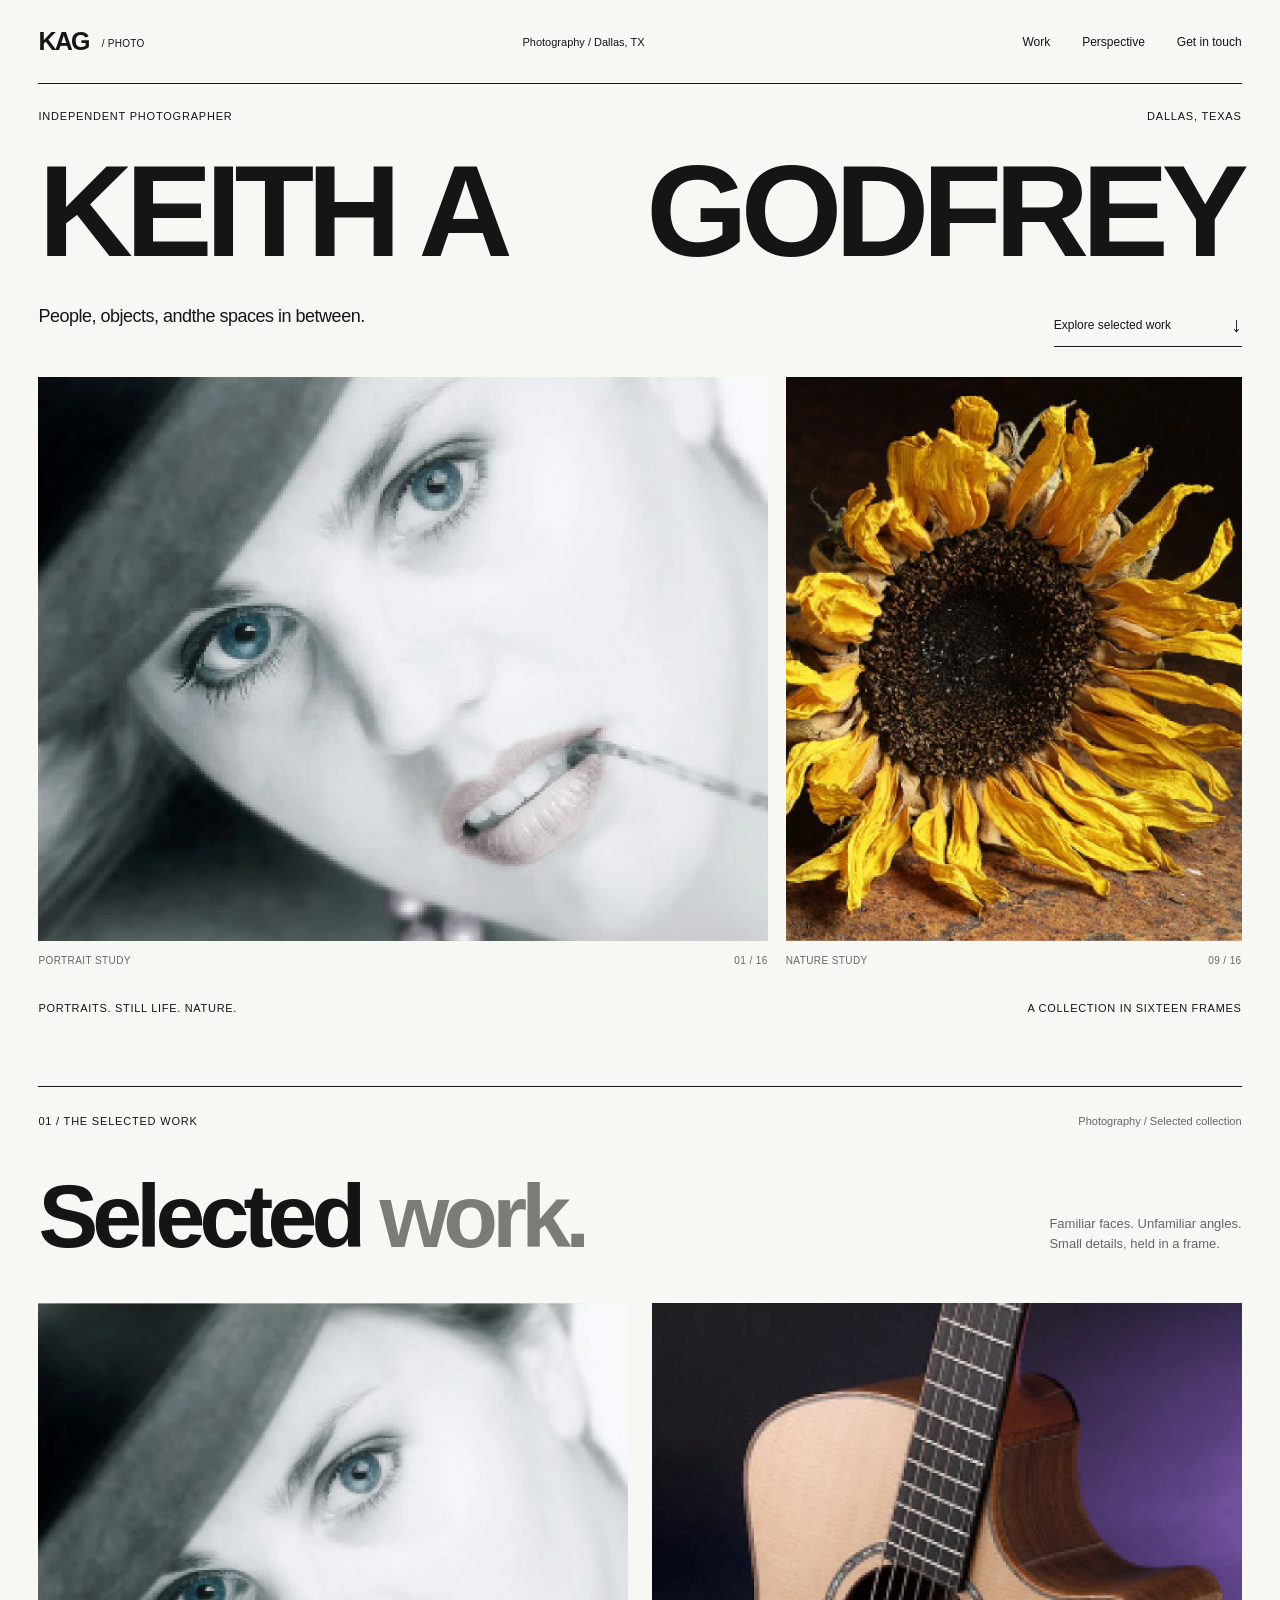
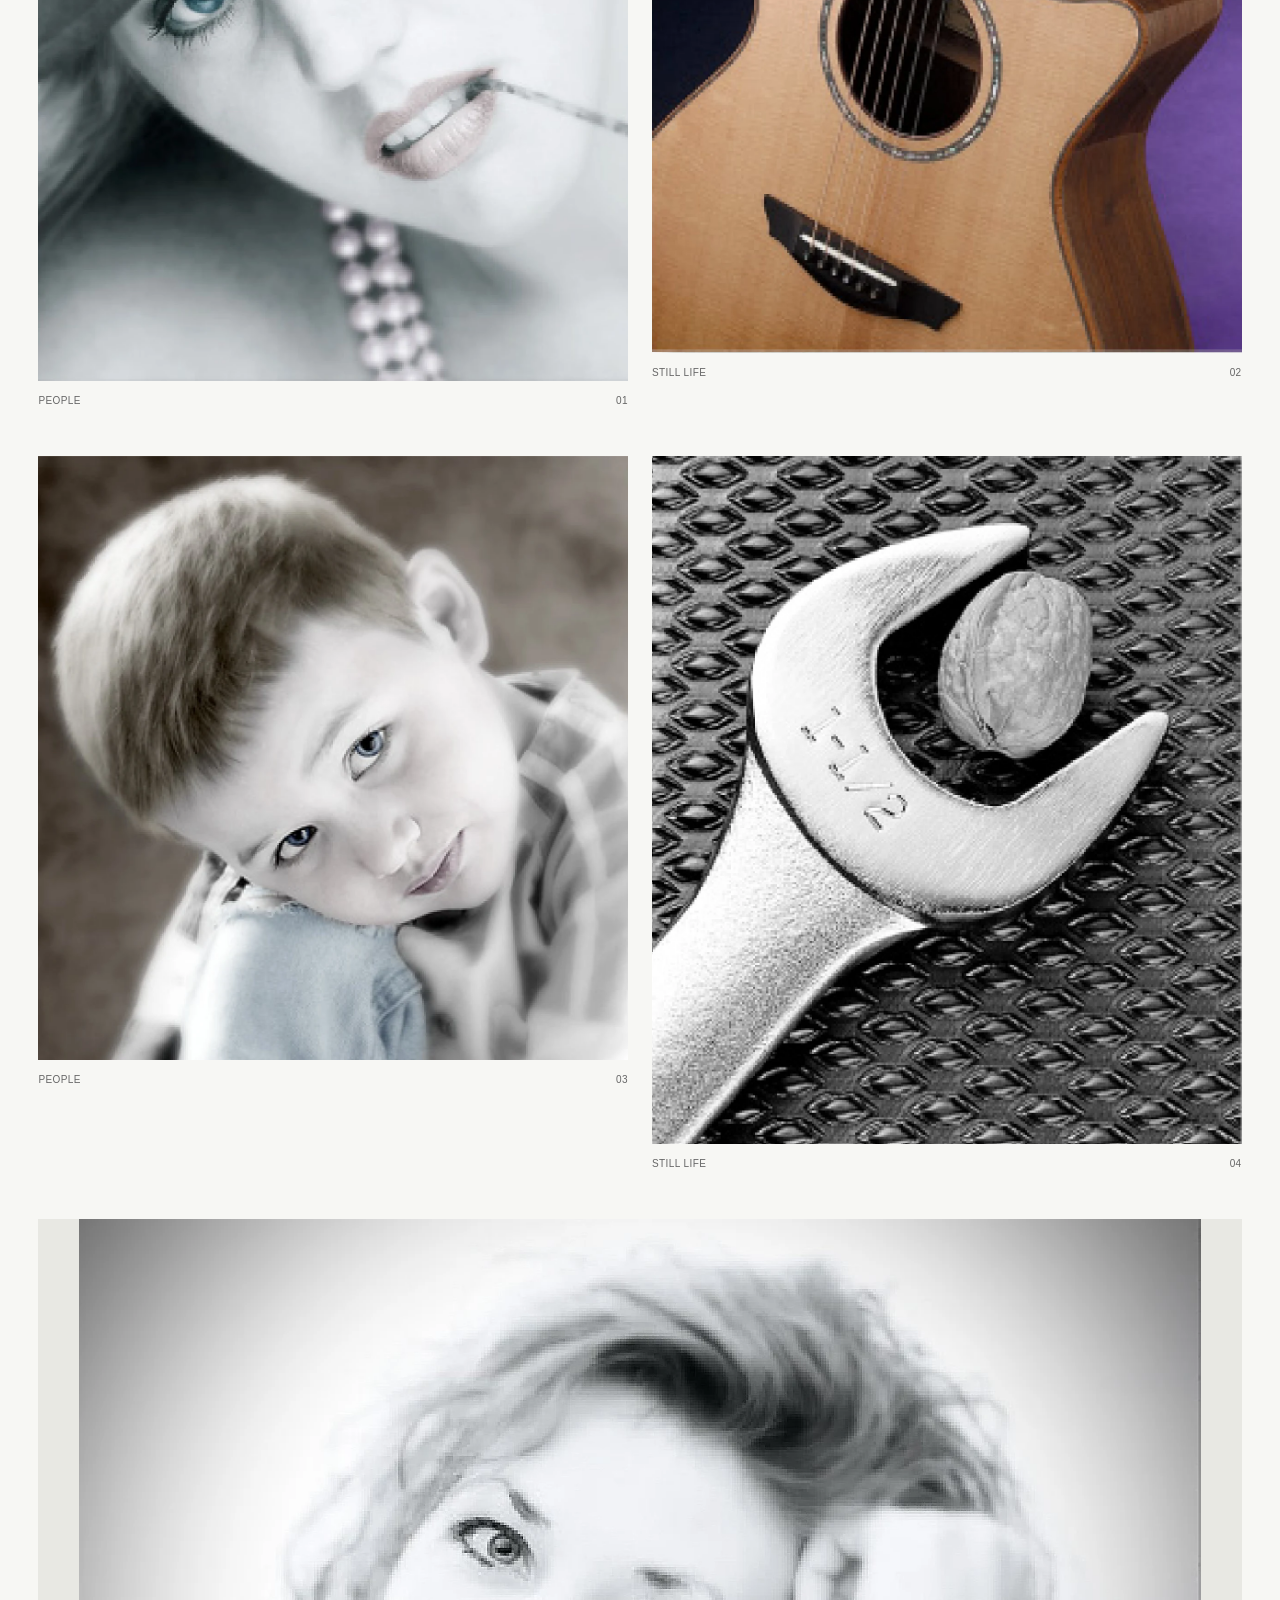
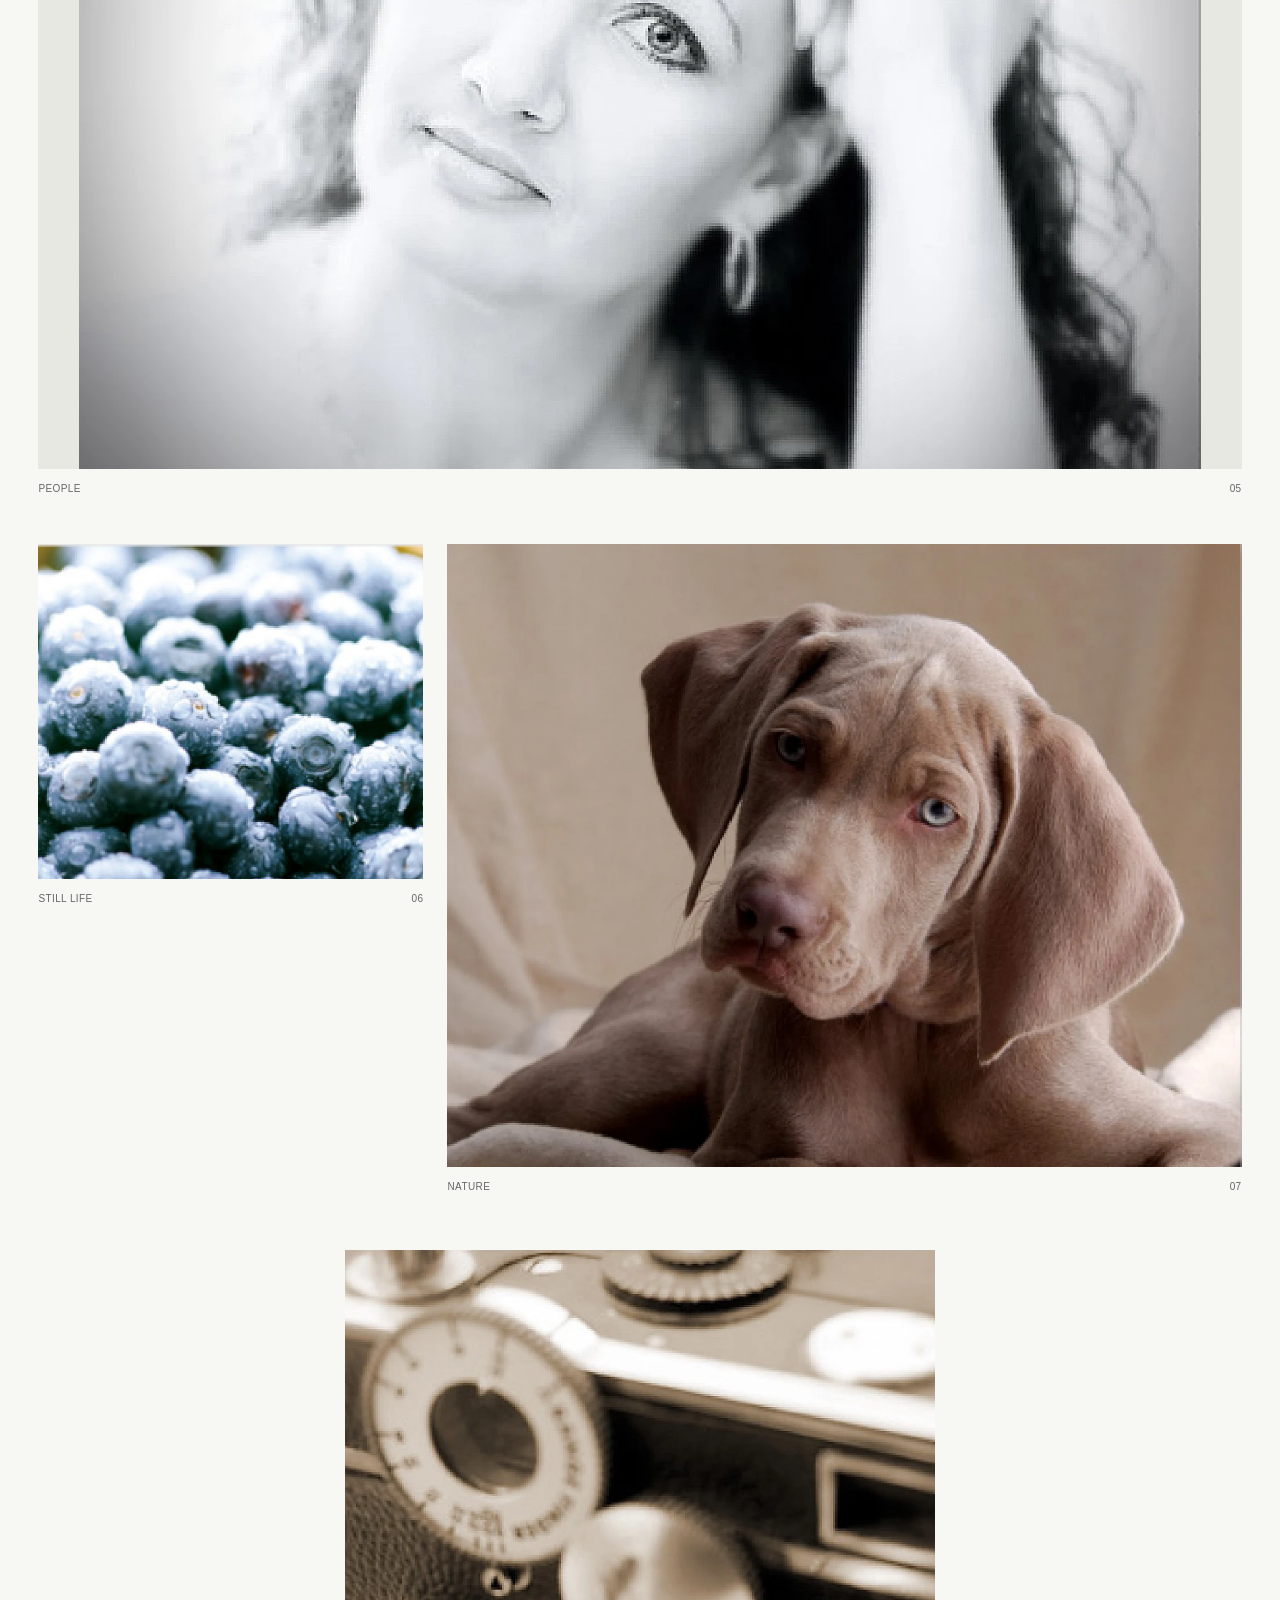
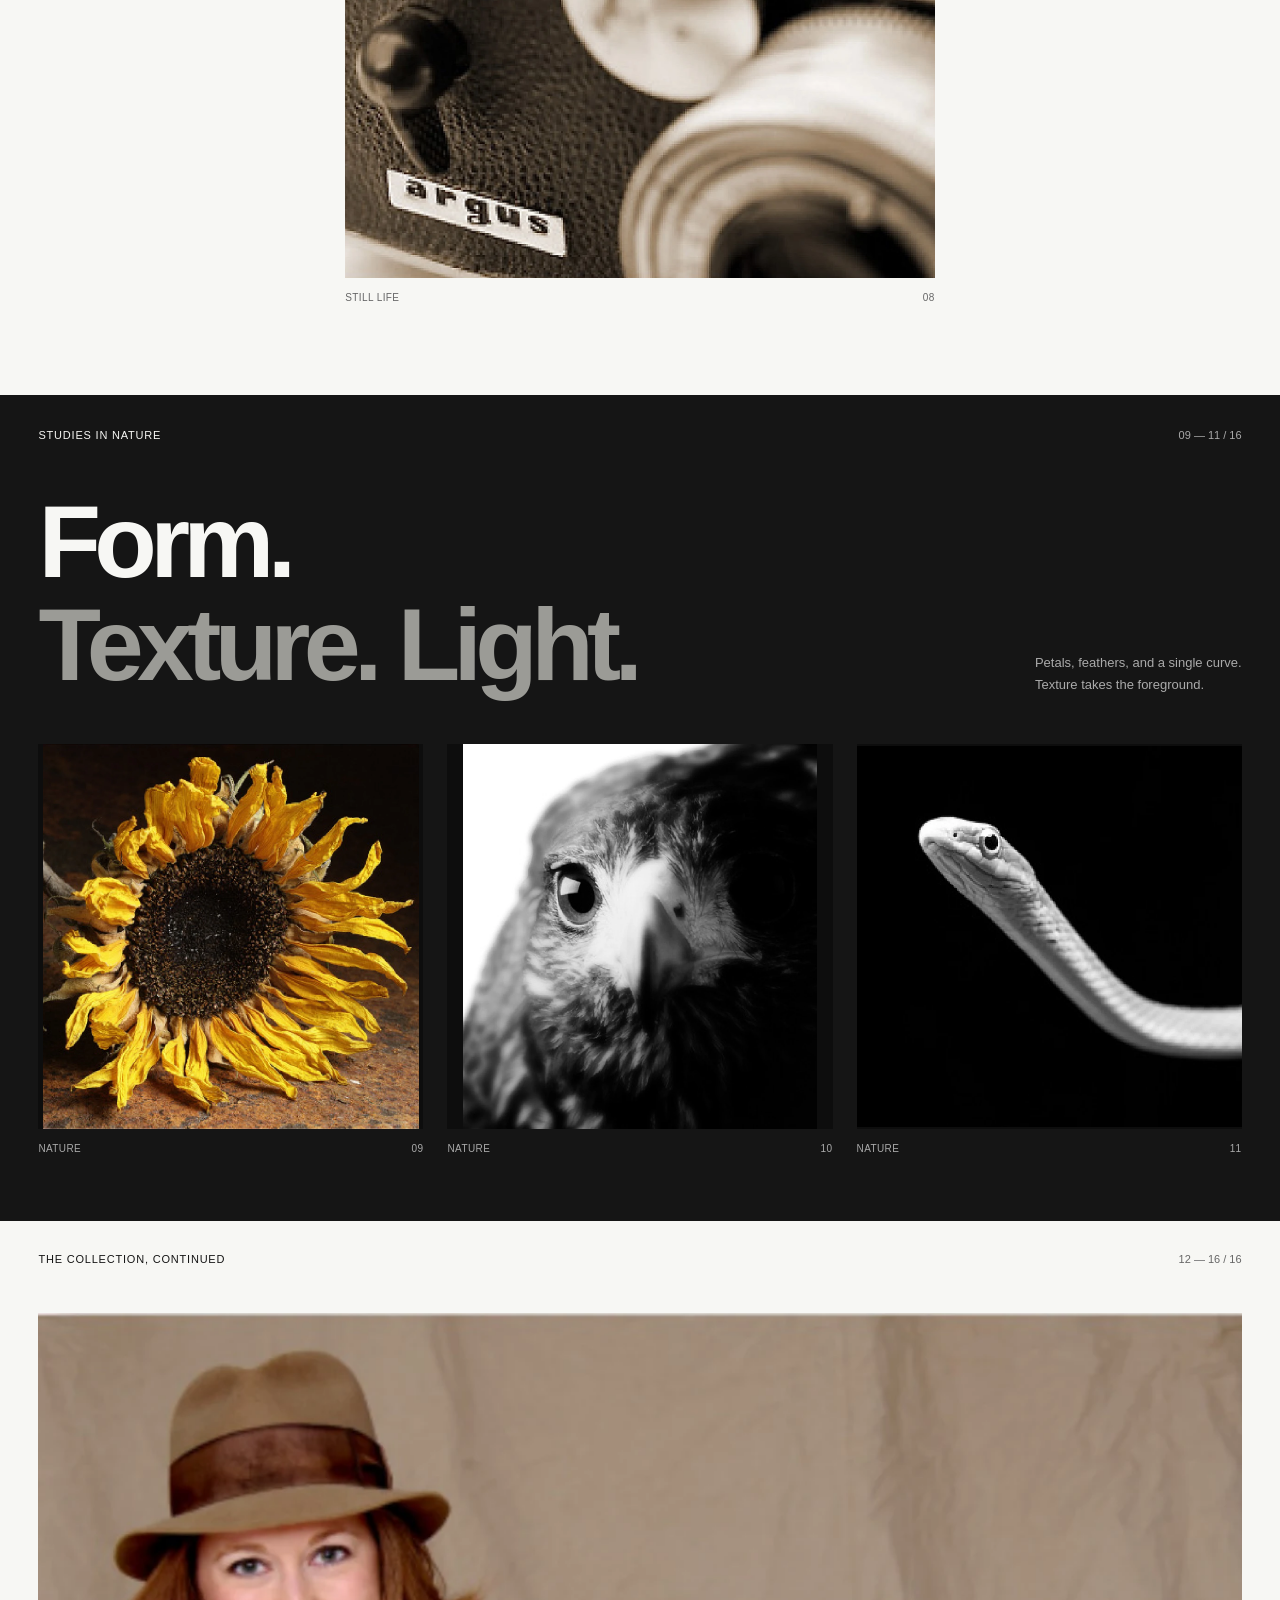
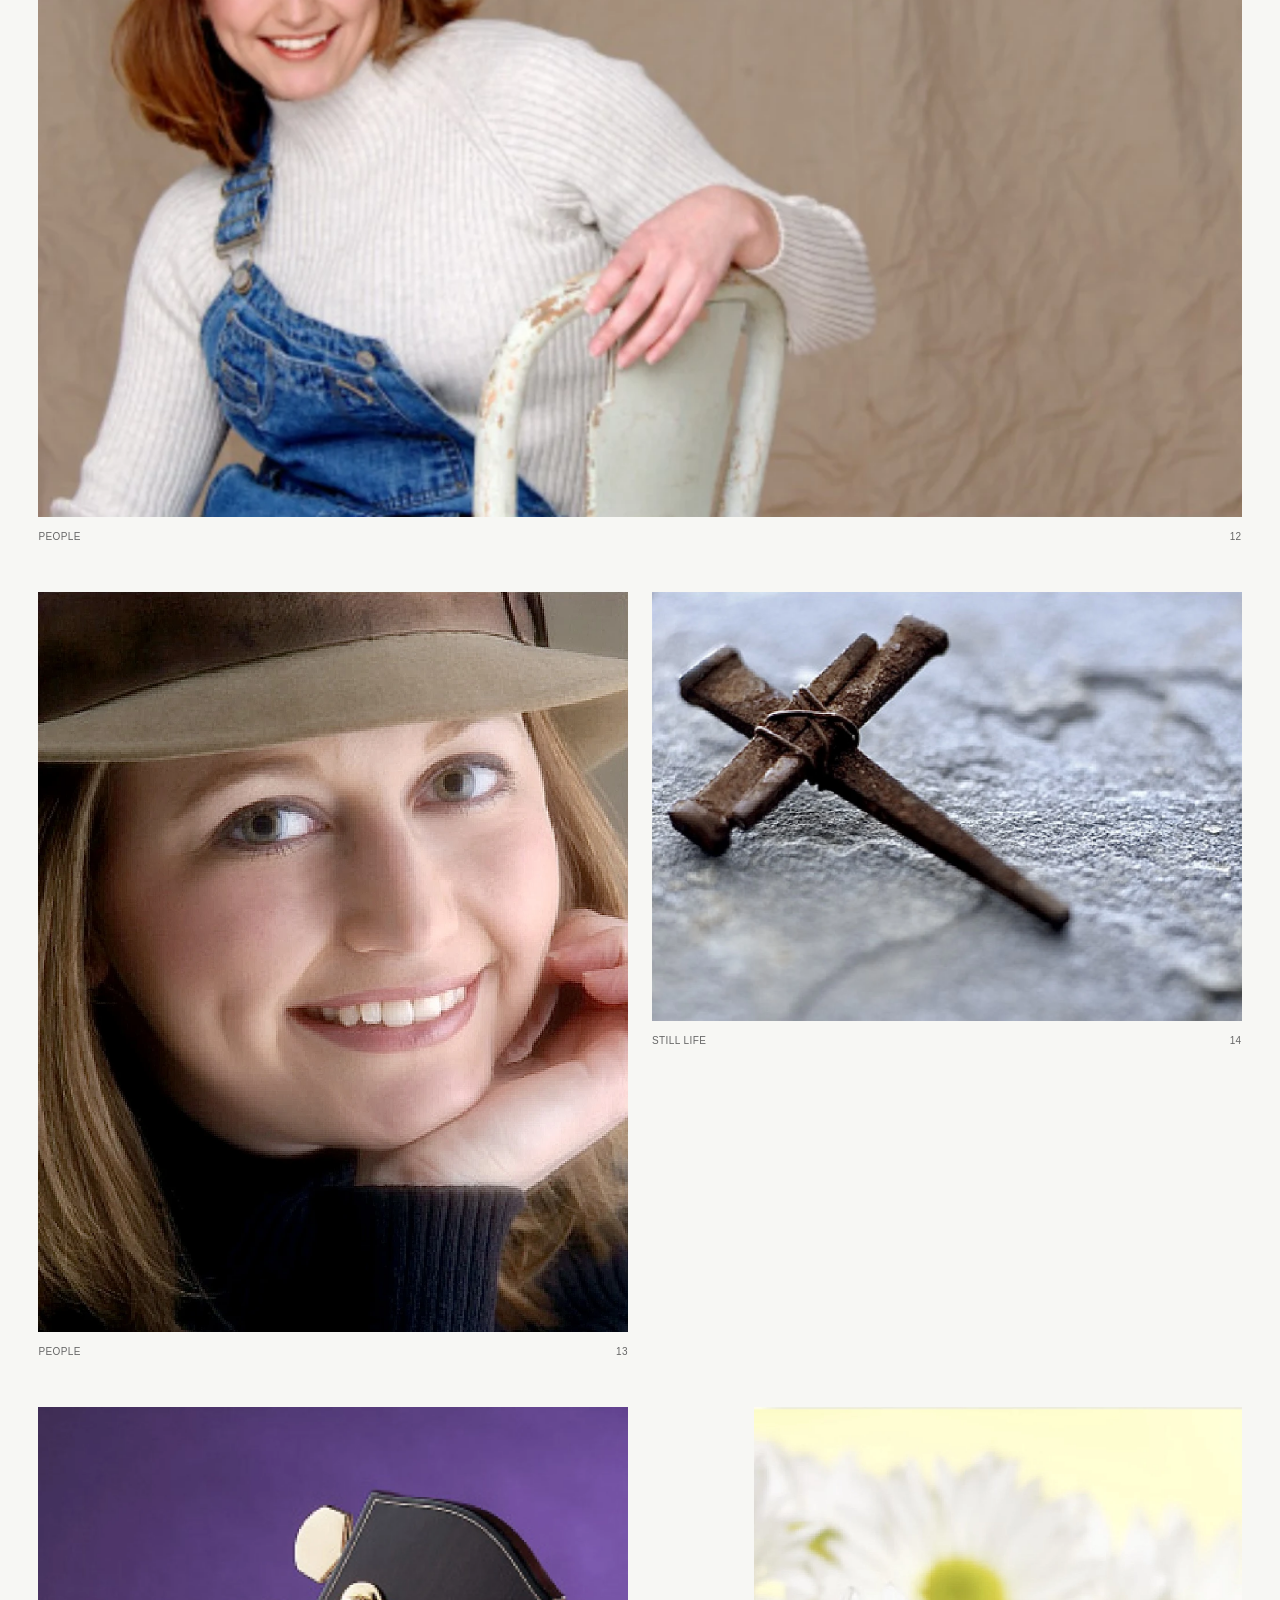
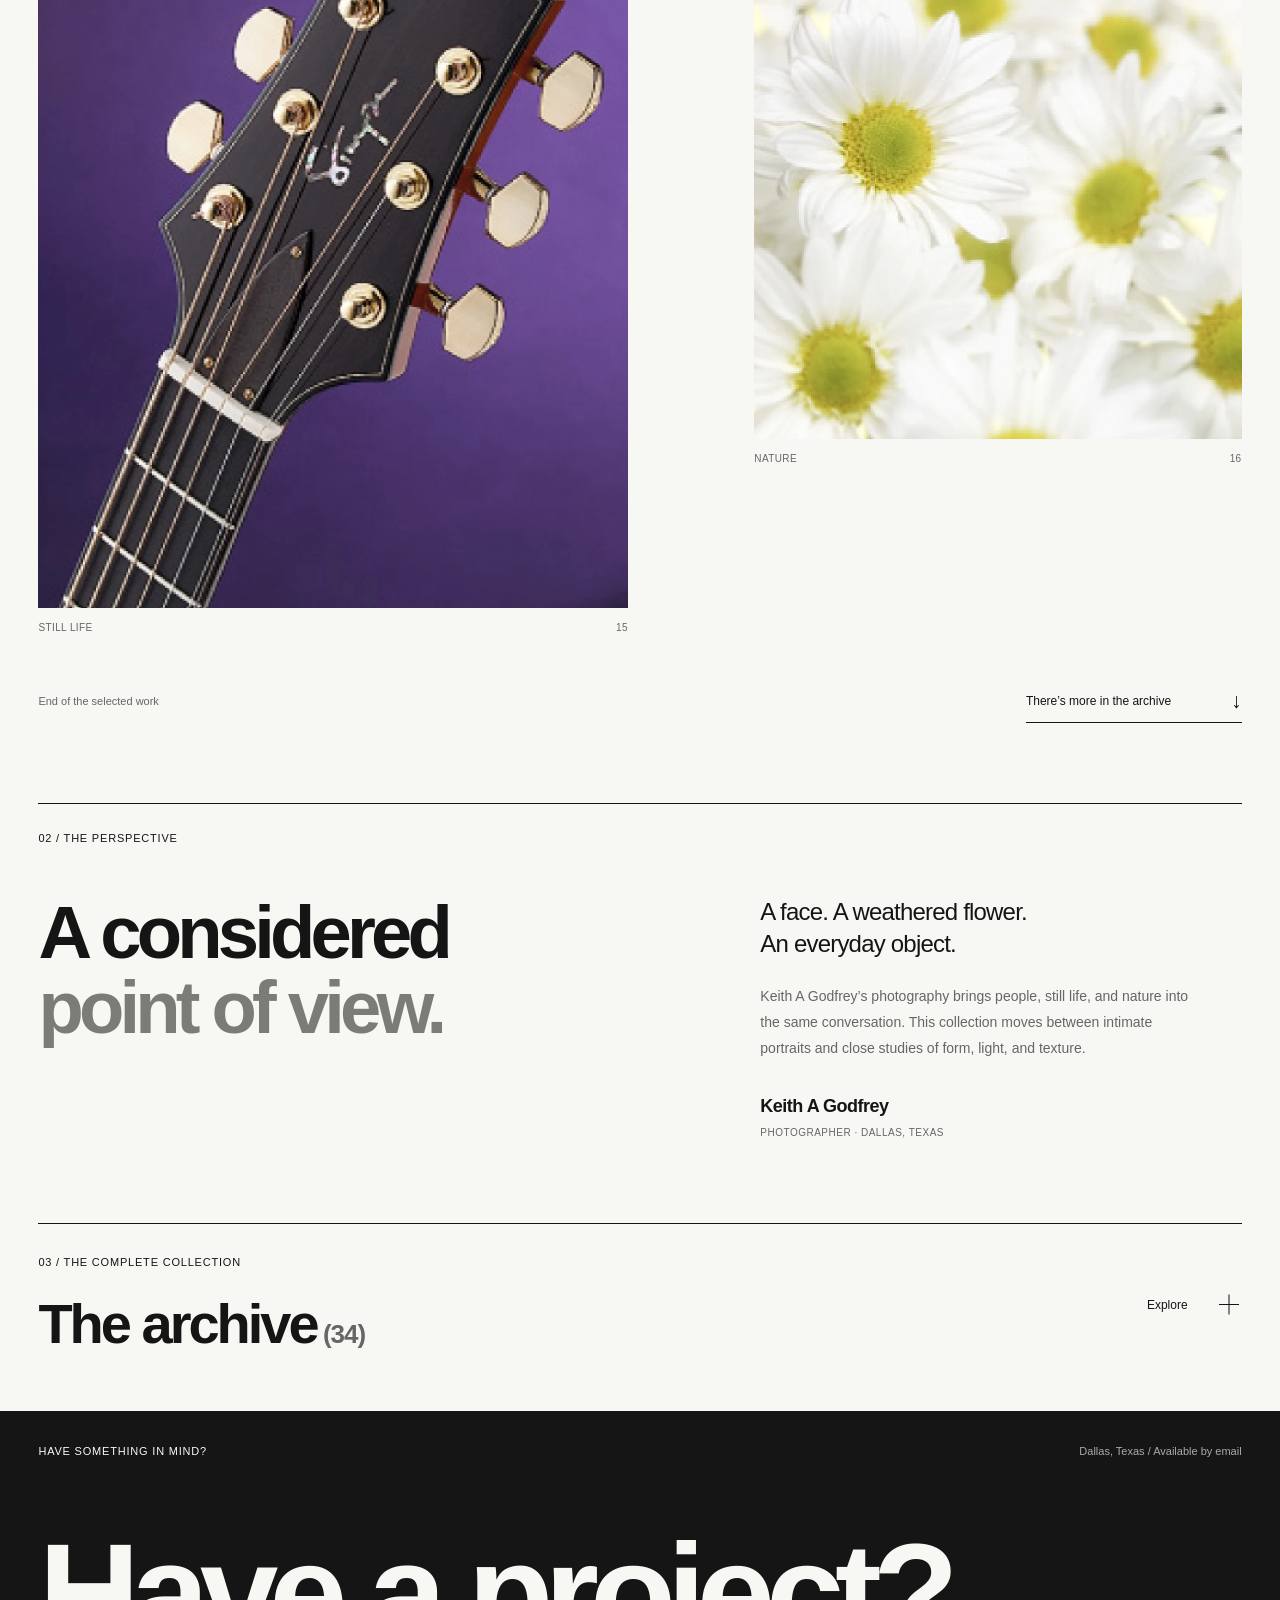
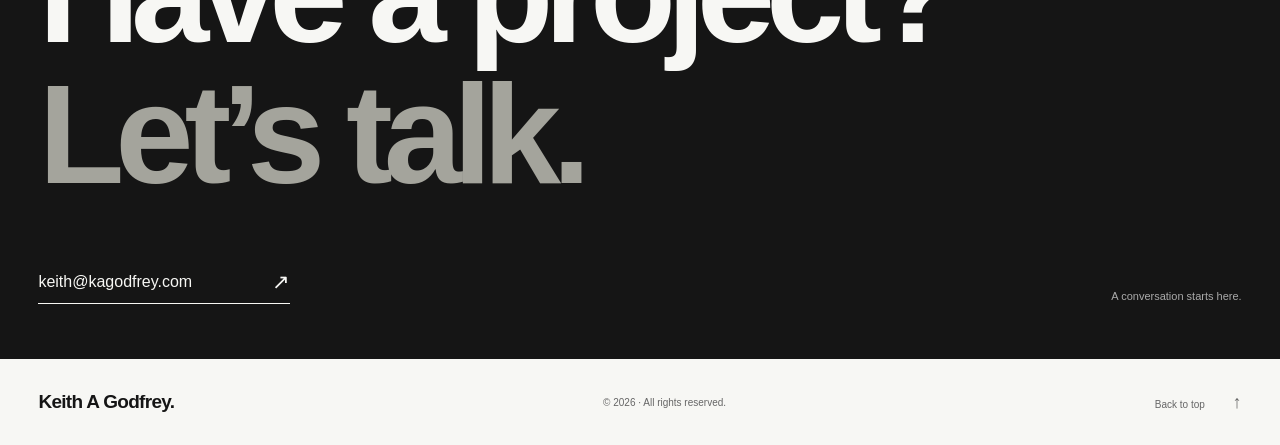
==== index.html @ 4fd46e85 "..." ====
<!doctype html>
<html lang="en">
<head>
  <meta charset="utf-8">
  <meta name="viewport" content="width=device-width, initial-scale=1">
  <meta name="theme-color" content="#f7f7f4">
  <meta name="description" content="Keith A Godfrey — photography from Dallas, Texas. An intimate collection of portraits, still lifes, and studies in nature.">
  <meta property="og:type" content="website">
  <meta property="og:title" content="Keith A Godfrey — Photography">
  <meta property="og:description" content="People, objects, and the spaces in between. Photography from Dallas, Texas.">
  <meta property="og:image" content="webp/IMG_1349.webp">
  <meta name="twitter:card" content="summary_large_image">
  <title>Keith A Godfrey — Photographer, Dallas TX</title>
  <link rel="icon" href="favicon.svg" type="image/svg+xml">
  <link rel="stylesheet" href="styles.css?v=3">
  <script src="script.js?v=3" defer></script>
</head>
<body>
<a class="skip-link" href="#work">Skip to photographs</a>
<header class="site-header" id="top">
  <a class="brand" href="#top" aria-label="Keith A Godfrey home">KAG<span> / PHOTO</span></a>
  <span class="header-location">Photography / Dallas, TX</span>
  <nav aria-label="Main navigation"><a href="#work">Work</a><a href="#perspective">Perspective</a><a href="#contact">Get in touch</a></nav>
</header>
<main>
  <section class="hero wrap" aria-labelledby="page-title">
    <div class="hero-kicker"><span>Independent photographer</span><span>Dallas, Texas</span></div>
    <figure class="hero-photo"><a class="image-link" href="webp/IMG_1349.webp" data-photo data-set="hero" aria-label="View portrait in a black hat"><img src="webp/IMG_1349.webp" alt="A close portrait framed by a black hat" width="1284" height="1477" fetchpriority="high"><span class="image-action">View photograph</span></a><figcaption><span>Portrait study</span><span>01 / 16</span></figcaption></figure>
    <h1 id="page-title"><span>Keith A</span> <em>Godfrey</em></h1>
    <figure class="hero-secondary"><a class="image-link" href="webp/IMG_1368.webp" data-photo data-set="hero" aria-label="View golden sunflower"><img src="webp/IMG_1368.webp" alt="A sunflower with golden curling petals" width="1284" height="1318"><span class="image-action">View photograph</span></a><figcaption><span>Nature study</span><span>09 / 16</span></figcaption></figure>
    <div class="hero-intro"><p>People, objects, and<br>the spaces in between.</p><a class="line-link" href="#work">Explore selected work <span aria-hidden="true">↓</span></a></div>
    <div class="hero-bottom"><span>Portraits. Still life. Nature.</span><span>A collection in sixteen frames</span></div>
  </section>
  <section class="selected wrap" id="work" aria-labelledby="work-title">
    <div class="section-top"><p class="eyebrow">01 / The selected work</p><span class="micro">Photography / Selected collection</span></div>
    <div class="section-title"><h2 id="work-title">Selected <em>work.</em></h2><p>Familiar faces. Unfamiliar angles.<br>Small details, held in a frame.</p></div>
    <div class="editorial-grid selection-grid">
<figure class="photograph portrait-lead" data-category="people"><a class="image-link" href="webp/IMG_1349.webp" data-photo data-set="selection" aria-label="View portrait in a black hat"><img src="webp/IMG_1349.webp" alt="Portrait in a black hat" width="1284" height="1477" loading="lazy" decoding="async"><span class="image-action">View photograph</span></a><figcaption><span>People</span><span>01</span></figcaption></figure>
<figure class="photograph guitar" data-category="still-life"><a class="image-link" href="webp/IMG_1363.webp" data-photo data-set="selection" aria-label="View acoustic guitar"><img src="webp/IMG_1363.webp" alt="Acoustic guitar" width="1284" height="1414" loading="lazy" decoding="async"><span class="image-action">View photograph</span></a><figcaption><span>Still Life</span><span>02</span></figcaption></figure>
<figure class="photograph child" data-category="people"><a class="image-link" href="webp/IMG_1357.webp" data-photo data-set="selection" aria-label="View child resting their head on their hands"><img src="webp/IMG_1357.webp" alt="Child resting their head on their hands" width="1284" height="1314" loading="lazy" decoding="async"><span class="image-action">View photograph</span></a><figcaption><span>People</span><span>03</span></figcaption></figure>
<figure class="photograph tool" data-category="still-life"><a class="image-link" href="webp/IMG_1372.webp" data-photo data-set="selection" aria-label="View wrench on a textured surface"><img src="webp/IMG_1372.webp" alt="Wrench on a textured surface" width="1284" height="1497" loading="lazy" decoding="async"><span class="image-action">View photograph</span></a><figcaption><span>Still Life</span><span>04</span></figcaption></figure>
<figure class="photograph portrait-wide" data-category="people"><a class="image-link" href="webp/IMG_1369.webp" data-photo data-set="selection" aria-label="View black and white portrait"><img src="webp/IMG_1369.webp" alt="Black and white portrait" width="1284" height="972" loading="lazy" decoding="async"><span class="image-action">View photograph</span></a><figcaption><span>People</span><span>05</span></figcaption></figure>
<figure class="photograph berries" data-category="still-life"><a class="image-link" href="webp/IMG_1343.webp" data-photo data-set="selection" aria-label="View fresh blueberries"><img src="webp/IMG_1343.webp" alt="Fresh blueberries" width="1284" height="1117" loading="lazy" decoding="async"><span class="image-action">View photograph</span></a><figcaption><span>Still Life</span><span>06</span></figcaption></figure>
<figure class="photograph puppy" data-category="nature"><a class="image-link" href="webp/IMG_1360.webp" data-photo data-set="selection" aria-label="View weimaraner puppy"><img src="webp/IMG_1360.webp" alt="Weimaraner puppy" width="1284" height="1007" loading="lazy" decoding="async"><span class="image-action">View photograph</span></a><figcaption><span>Nature</span><span>07</span></figcaption></figure>
<figure class="photograph camera" data-category="still-life"><a class="image-link" href="webp/IMG_1341.webp" data-photo data-set="selection" aria-label="View vintage camera detail"><img src="webp/IMG_1341.webp" alt="Vintage camera detail" width="1284" height="1368" loading="lazy" decoding="async"><span class="image-action">View photograph</span></a><figcaption><span>Still Life</span><span>08</span></figcaption></figure>
    </div>
  </section>
  <section class="night" aria-labelledby="night-title"><div class="wrap">
    <div class="section-top"><p class="eyebrow">Studies in nature</p><span class="micro">09 — 11 / 16</span></div>
    <div class="night-heading"><h2 id="night-title">Form.<br><em>Texture. Light.</em></h2><p>Petals, feathers, and a single curve.<br>Texture takes the foreground.</p></div>
    <div class="night-grid selection-grid">
<figure class="photograph sunflower" data-category="nature"><a class="image-link" href="webp/IMG_1368.webp" data-photo data-set="selection" aria-label="View golden sunflower"><img src="webp/IMG_1368.webp" alt="Golden sunflower" width="1284" height="1318" loading="lazy" decoding="async"><span class="image-action">View photograph</span></a><figcaption><span>Nature</span><span>09</span></figcaption></figure>
<figure class="photograph bird" data-category="nature"><a class="image-link" href="webp/IMG_1352.webp" data-photo data-set="selection" aria-label="View close-up of a bird"><img src="webp/IMG_1352.webp" alt="Close-up of a bird" width="1284" height="1393" loading="lazy" decoding="async"><span class="image-action">View photograph</span></a><figcaption><span>Nature</span><span>10</span></figcaption></figure>
<figure class="photograph snake" data-category="nature"><a class="image-link" href="webp/IMG_1366.webp" data-photo data-set="selection" aria-label="View snake against a black background"><img src="webp/IMG_1366.webp" alt="Snake against a black background" width="1284" height="1272" loading="lazy" decoding="async"><span class="image-action">View photograph</span></a><figcaption><span>Nature</span><span>11</span></figcaption></figure>
    </div>
  </div></section>
  <section class="second-edit wrap" aria-label="More selected photographs">
    <div class="section-top"><p class="eyebrow">The collection, continued</p><span class="micro">12 — 16 / 16</span></div>
    <div class="editorial-grid selection-grid">
<figure class="photograph seated" data-category="people"><a class="image-link" href="webp/IMG_1356.webp" data-photo data-set="selection" aria-label="View portrait with a hat and chair"><img src="webp/IMG_1356.webp" alt="Portrait with a hat and chair" width="1284" height="858" loading="lazy" decoding="async"><span class="image-action">View photograph</span></a><figcaption><span>People</span><span>12</span></figcaption></figure>
<figure class="photograph smile" data-category="people"><a class="image-link" href="webp/IMG_1355.webp" data-photo data-set="selection" aria-label="View smiling portrait in a hat"><img src="webp/IMG_1355.webp" alt="Smiling portrait in a hat" width="1023" height="1284" loading="lazy" decoding="async"><span class="image-action">View photograph</span></a><figcaption><span>People</span><span>13</span></figcaption></figure>
<figure class="photograph cross" data-category="still-life"><a class="image-link" href="webp/IMG_1359.webp" data-photo data-set="selection" aria-label="View wooden cross on fabric"><img src="webp/IMG_1359.webp" alt="Wooden cross on fabric" width="1284" height="935" loading="lazy" decoding="async"><span class="image-action">View photograph</span></a><figcaption><span>Still Life</span><span>14</span></figcaption></figure>
<figure class="photograph headstock" data-category="still-life"><a class="image-link" href="webp/IMG_1364.webp" data-photo data-set="selection" aria-label="View guitar headstock"><img src="webp/IMG_1364.webp" alt="Guitar headstock" width="1284" height="1745" loading="lazy" decoding="async"><span class="image-action">View photograph</span></a><figcaption><span>Still Life</span><span>15</span></figcaption></figure>
<figure class="photograph daisies" data-category="nature"><a class="image-link" href="webp/IMG_1346.webp" data-photo data-set="selection" aria-label="View white daisies"><img src="webp/IMG_1346.webp" alt="White daisies" width="1284" height="1667" loading="lazy" decoding="async"><span class="image-action">View photograph</span></a><figcaption><span>Nature</span><span>16</span></figcaption></figure>
    </div>
    <div class="selection-end"><span>End of the selected work</span><a href="#archive" class="line-link">There’s more in the archive <span aria-hidden="true">↓</span></a></div>
  </section>
  <section class="perspective wrap" id="perspective" aria-labelledby="perspective-title">
    <p class="eyebrow">02 / The perspective</p>
    <div class="perspective-layout"><h2 id="perspective-title">A considered<br><em>point of view.</em></h2><div class="perspective-copy"><p class="large-copy">A face. A weathered flower.<br>An everyday object.</p><p>Keith A Godfrey’s photography brings people, still life, and nature into the same conversation. This collection moves between intimate portraits and close studies of form, light, and texture.</p><div class="signature">Keith A Godfrey<span>Photographer · Dallas, Texas</span></div></div></div>
  </section>
  <section class="archive wrap" id="archive" aria-labelledby="archive-title">
    <details class="archive-details"><summary><span><span class="eyebrow">03 / The complete collection</span><span id="archive-title" class="archive-title">The archive<em> (34)</em></span></span><span class="archive-toggle"><span class="open-label">Explore</span><span class="close-label">Close</span><span class="toggle-symbol" aria-hidden="true"></span></span></summary>
    <div class="archive-content"><div class="archive-toolbar"><div class="filters" role="group" aria-label="Filter archive" hidden><button type="button" data-filter="all" aria-pressed="true">All photographs</button><button type="button" data-filter="people" aria-pressed="false">People</button><button type="button" data-filter="still-life" aria-pressed="false">Still life</button><button type="button" data-filter="nature" aria-pressed="false">Nature</button></div><span class="archive-count" aria-live="polite">34 photographs</span></div><div class="archive-grid">
<figure class="photograph " data-category="people"><a class="image-link" href="webp/IMG_1349.webp" data-photo data-set="archive" aria-label="View portrait in a black hat"><img src="webp/IMG_1349.webp" alt="Portrait in a black hat" width="1284" height="1477" loading="lazy" decoding="async"><span class="image-action">View photograph</span></a><figcaption><span>People</span><span>01</span></figcaption></figure>
<figure class="photograph " data-category="nature"><a class="image-link" href="webp/IMG_1368.webp" data-photo data-set="archive" aria-label="View golden sunflower"><img src="webp/IMG_1368.webp" alt="Golden sunflower" width="1284" height="1318" loading="lazy" decoding="async"><span class="image-action">View photograph</span></a><figcaption><span>Nature</span><span>02</span></figcaption></figure>
<figure class="photograph " data-category="still-life"><a class="image-link" href="webp/IMG_1363.webp" data-photo data-set="archive" aria-label="View acoustic guitar"><img src="webp/IMG_1363.webp" alt="Acoustic guitar" width="1284" height="1414" loading="lazy" decoding="async"><span class="image-action">View photograph</span></a><figcaption><span>Still Life</span><span>03</span></figcaption></figure>
<figure class="photograph " data-category="people"><a class="image-link" href="webp/IMG_1357.webp" data-photo data-set="archive" aria-label="View child resting their head on their hands"><img src="webp/IMG_1357.webp" alt="Child resting their head on their hands" width="1284" height="1314" loading="lazy" decoding="async"><span class="image-action">View photograph</span></a><figcaption><span>People</span><span>04</span></figcaption></figure>
<figure class="photograph " data-category="nature"><a class="image-link" href="webp/IMG_1352.webp" data-photo data-set="archive" aria-label="View close-up of a bird"><img src="webp/IMG_1352.webp" alt="Close-up of a bird" width="1284" height="1393" loading="lazy" decoding="async"><span class="image-action">View photograph</span></a><figcaption><span>Nature</span><span>05</span></figcaption></figure>
<figure class="photograph " data-category="still-life"><a class="image-link" href="webp/IMG_1343.webp" data-photo data-set="archive" aria-label="View fresh blueberries"><img src="webp/IMG_1343.webp" alt="Fresh blueberries" width="1284" height="1117" loading="lazy" decoding="async"><span class="image-action">View photograph</span></a><figcaption><span>Still Life</span><span>06</span></figcaption></figure>
<figure class="photograph " data-category="people"><a class="image-link" href="webp/IMG_1369.webp" data-photo data-set="archive" aria-label="View black and white portrait"><img src="webp/IMG_1369.webp" alt="Black and white portrait" width="1284" height="972" loading="lazy" decoding="async"><span class="image-action">View photograph</span></a><figcaption><span>People</span><span>07</span></figcaption></figure>
<figure class="photograph " data-category="still-life"><a class="image-link" href="webp/IMG_1372.webp" data-photo data-set="archive" aria-label="View wrench on a textured surface"><img src="webp/IMG_1372.webp" alt="Wrench on a textured surface" width="1284" height="1497" loading="lazy" decoding="async"><span class="image-action">View photograph</span></a><figcaption><span>Still Life</span><span>08</span></figcaption></figure>
<figure class="photograph " data-category="nature"><a class="image-link" href="webp/IMG_1360.webp" data-photo data-set="archive" aria-label="View weimaraner puppy"><img src="webp/IMG_1360.webp" alt="Weimaraner puppy" width="1284" height="1007" loading="lazy" decoding="async"><span class="image-action">View photograph</span></a><figcaption><span>Nature</span><span>09</span></figcaption></figure>
<figure class="photograph " data-category="people"><a class="image-link" href="webp/IMG_1356.webp" data-photo data-set="archive" aria-label="View portrait with a hat and chair"><img src="webp/IMG_1356.webp" alt="Portrait with a hat and chair" width="1284" height="858" loading="lazy" decoding="async"><span class="image-action">View photograph</span></a><figcaption><span>People</span><span>10</span></figcaption></figure>
<figure class="photograph " data-category="still-life"><a class="image-link" href="webp/IMG_1341.webp" data-photo data-set="archive" aria-label="View vintage camera detail"><img src="webp/IMG_1341.webp" alt="Vintage camera detail" width="1284" height="1368" loading="lazy" decoding="async"><span class="image-action">View photograph</span></a><figcaption><span>Still Life</span><span>11</span></figcaption></figure>
<figure class="photograph " data-category="nature"><a class="image-link" href="webp/IMG_1366.webp" data-photo data-set="archive" aria-label="View snake against a black background"><img src="webp/IMG_1366.webp" alt="Snake against a black background" width="1284" height="1272" loading="lazy" decoding="async"><span class="image-action">View photograph</span></a><figcaption><span>Nature</span><span>12</span></figcaption></figure>
<figure class="photograph " data-category="people"><a class="image-link" href="webp/IMG_1337.webp" data-photo data-set="archive" aria-label="View man posing with raised fists"><img src="webp/IMG_1337.webp" alt="Man posing with raised fists" width="1284" height="1527" loading="lazy" decoding="async"><span class="image-action">View photograph</span></a><figcaption><span>People</span><span>13</span></figcaption></figure>
<figure class="photograph " data-category="people"><a class="image-link" href="webp/IMG_1338.webp" data-photo data-set="archive" aria-label="View soft-focus portrait of a child"><img src="webp/IMG_1338.webp" alt="Soft-focus portrait of a child" width="1284" height="1556" loading="lazy" decoding="async"><span class="image-action">View photograph</span></a><figcaption><span>People</span><span>14</span></figcaption></figure>
<figure class="photograph " data-category="people"><a class="image-link" href="webp/IMG_1339.webp" data-photo data-set="archive" aria-label="View child watching a game"><img src="webp/IMG_1339.webp" alt="Child watching a game" width="1284" height="1256" loading="lazy" decoding="async"><span class="image-action">View photograph</span></a><figcaption><span>People</span><span>15</span></figcaption></figure>
<figure class="photograph " data-category="people"><a class="image-link" href="webp/IMG_1340.webp" data-photo data-set="archive" aria-label="View young baseball catcher"><img src="webp/IMG_1340.webp" alt="Young baseball catcher" width="1284" height="1034" loading="lazy" decoding="async"><span class="image-action">View photograph</span></a><figcaption><span>People</span><span>16</span></figcaption></figure>
<figure class="photograph " data-category="people"><a class="image-link" href="webp/IMG_1344.webp" data-photo data-set="archive" aria-label="View people gathered around a table"><img src="webp/IMG_1344.webp" alt="People gathered around a table" width="1284" height="1621" loading="lazy" decoding="async"><span class="image-action">View photograph</span></a><figcaption><span>People</span><span>17</span></figcaption></figure>
<figure class="photograph " data-category="people"><a class="image-link" href="webp/IMG_1345.webp" data-photo data-set="archive" aria-label="View two children wearing baseball caps"><img src="webp/IMG_1345.webp" alt="Two children wearing baseball caps" width="1284" height="1284" loading="lazy" decoding="async"><span class="image-action">View photograph</span></a><figcaption><span>People</span><span>18</span></figcaption></figure>
<figure class="photograph " data-category="still-life"><a class="image-link" href="webp/IMG_1350.webp" data-photo data-set="archive" aria-label="View doll with a spider"><img src="webp/IMG_1350.webp" alt="Doll with a spider" width="1284" height="1457" loading="lazy" decoding="async"><span class="image-action">View photograph</span></a><figcaption><span>Still Life</span><span>19</span></figcaption></figure>
<figure class="photograph " data-category="people"><a class="image-link" href="webp/IMG_1354.webp" data-photo data-set="archive" aria-label="View child at a gathering"><img src="webp/IMG_1354.webp" alt="Child at a gathering" width="1284" height="1032" loading="lazy" decoding="async"><span class="image-action">View photograph</span></a><figcaption><span>People</span><span>20</span></figcaption></figure>
<figure class="photograph " data-category="people"><a class="image-link" href="webp/IMG_1355.webp" data-photo data-set="archive" aria-label="View smiling portrait in a hat"><img src="webp/IMG_1355.webp" alt="Smiling portrait in a hat" width="1023" height="1284" loading="lazy" decoding="async"><span class="image-action">View photograph</span></a><figcaption><span>People</span><span>21</span></figcaption></figure>
<figure class="photograph " data-category="people"><a class="image-link" href="webp/IMG_1371.webp" data-photo data-set="archive" aria-label="View black and white portrait in a baseball cap"><img src="webp/IMG_1371.webp" alt="Black and white portrait in a baseball cap" width="1284" height="1285" loading="lazy" decoding="async"><span class="image-action">View photograph</span></a><figcaption><span>People</span><span>22</span></figcaption></figure>
<figure class="photograph " data-category="still-life"><a class="image-link" href="webp/IMG_1336.webp" data-photo data-set="archive" aria-label="View lace detail on a table"><img src="webp/IMG_1336.webp" alt="Lace detail on a table" width="1284" height="1364" loading="lazy" decoding="async"><span class="image-action">View photograph</span></a><figcaption><span>Still Life</span><span>23</span></figcaption></figure>
<figure class="photograph " data-category="still-life"><a class="image-link" href="webp/IMG_1342.webp" data-photo data-set="archive" aria-label="View blueberries in a yellow bowl"><img src="webp/IMG_1342.webp" alt="Blueberries in a yellow bowl" width="1284" height="1093" loading="lazy" decoding="async"><span class="image-action">View photograph</span></a><figcaption><span>Still Life</span><span>24</span></figcaption></figure>
<figure class="photograph " data-category="nature"><a class="image-link" href="webp/IMG_1346.webp" data-photo data-set="archive" aria-label="View white daisies"><img src="webp/IMG_1346.webp" alt="White daisies" width="1284" height="1667" loading="lazy" decoding="async"><span class="image-action">View photograph</span></a><figcaption><span>Nature</span><span>25</span></figcaption></figure>
<figure class="photograph " data-category="still-life"><a class="image-link" href="webp/IMG_1348.webp" data-photo data-set="archive" aria-label="View small figure among dark stones"><img src="webp/IMG_1348.webp" alt="Small figure among dark stones" width="1284" height="1450" loading="lazy" decoding="async"><span class="image-action">View photograph</span></a><figcaption><span>Still Life</span><span>26</span></figcaption></figure>
<figure class="photograph " data-category="still-life"><a class="image-link" href="webp/IMG_1351.webp" data-photo data-set="archive" aria-label="View red ornament and green ribbon"><img src="webp/IMG_1351.webp" alt="Red ornament and green ribbon" width="1284" height="1106" loading="lazy" decoding="async"><span class="image-action">View photograph</span></a><figcaption><span>Still Life</span><span>27</span></figcaption></figure>
<figure class="photograph " data-category="still-life"><a class="image-link" href="webp/IMG_1358.webp" data-photo data-set="archive" aria-label="View skeleton in a top hat"><img src="webp/IMG_1358.webp" alt="Skeleton in a top hat" width="1284" height="1070" loading="lazy" decoding="async"><span class="image-action">View photograph</span></a><figcaption><span>Still Life</span><span>28</span></figcaption></figure>
<figure class="photograph " data-category="still-life"><a class="image-link" href="webp/IMG_1359.webp" data-photo data-set="archive" aria-label="View wooden cross on fabric"><img src="webp/IMG_1359.webp" alt="Wooden cross on fabric" width="1284" height="935" loading="lazy" decoding="async"><span class="image-action">View photograph</span></a><figcaption><span>Still Life</span><span>29</span></figcaption></figure>
<figure class="photograph " data-category="still-life"><a class="image-link" href="webp/IMG_1361.webp" data-photo data-set="archive" aria-label="View dried rose on dark fabric"><img src="webp/IMG_1361.webp" alt="Dried rose on dark fabric" width="1284" height="1072" loading="lazy" decoding="async"><span class="image-action">View photograph</span></a><figcaption><span>Still Life</span><span>30</span></figcaption></figure>
<figure class="photograph " data-category="still-life"><a class="image-link" href="webp/IMG_1362.webp" data-photo data-set="archive" aria-label="View toy soldiers"><img src="webp/IMG_1362.webp" alt="Toy soldiers" width="1284" height="1303" loading="lazy" decoding="async"><span class="image-action">View photograph</span></a><figcaption><span>Still Life</span><span>31</span></figcaption></figure>
<figure class="photograph " data-category="still-life"><a class="image-link" href="webp/IMG_1364.webp" data-photo data-set="archive" aria-label="View guitar headstock"><img src="webp/IMG_1364.webp" alt="Guitar headstock" width="1284" height="1745" loading="lazy" decoding="async"><span class="image-action">View photograph</span></a><figcaption><span>Still Life</span><span>32</span></figcaption></figure>
<figure class="photograph " data-category="still-life"><a class="image-link" href="webp/IMG_1367.webp" data-photo data-set="archive" aria-label="View egg on a textured surface"><img src="webp/IMG_1367.webp" alt="Egg on a textured surface" width="1284" height="1370" loading="lazy" decoding="async"><span class="image-action">View photograph</span></a><figcaption><span>Still Life</span><span>33</span></figcaption></figure>
<figure class="photograph " data-category="still-life"><a class="image-link" href="webp/IMG_1370.webp" data-photo data-set="archive" aria-label="View golf ball on a tee"><img src="webp/IMG_1370.webp" alt="Golf ball on a tee" width="1284" height="1590" loading="lazy" decoding="async"><span class="image-action">View photograph</span></a><figcaption><span>Still Life</span><span>34</span></figcaption></figure>
    </div></div></details>
  </section>
  <section class="contact" id="contact" aria-labelledby="contact-title"><div class="wrap"><div class="section-top"><p class="eyebrow">Have something in mind?</p><span class="micro">Dallas, Texas / Available by email</span></div><h2 id="contact-title">Have a project?<br><a href="mailto:keith@kagodfrey.com"><em>Let’s talk.</em></a></h2><div class="contact-bottom"><a class="line-link" href="mailto:keith@kagodfrey.com">keith@kagodfrey.com <span aria-hidden="true">↗</span></a><span class="micro">A conversation starts here.</span></div></div></section>
</main>
<footer class="wrap"><a href="#top" class="footer-name">Keith A Godfrey<span>.</span></a><p>© <span id="year">2026</span> · All rights reserved.</p><a href="#top">Back to top <span aria-hidden="true">↑</span></a></footer>
<dialog class="lightbox" aria-label="Photograph viewer"><div class="viewer-top"><span>Keith A Godfrey / Photography</span><button type="button" class="viewer-close">Close <span aria-hidden="true">×</span></button></div><button type="button" class="viewer-prev" aria-label="Previous photograph">←</button><div class="viewer-content"><img class="viewer-image" alt=""><div class="viewer-caption"><p class="viewer-label" aria-live="polite"></p><span class="viewer-counter"></span></div></div><button type="button" class="viewer-next" aria-label="Next photograph">→</button><p class="viewer-help">Swipe or use arrow keys to explore · Esc to close</p></dialog>
</body>
</html>
---- styles.css ----
/* Keith A Godfrey / Modern studio */
:root {
  --paper: #f7f7f4;
  --ink: #151515;
  --olive: #686868;
  --muted: #666;
  --line: #d1d1cb;
  --night: #151515;
  --sans: 'Helvetica Neue', Helvetica, Arial, sans-serif;
}
* { box-sizing: border-box; }
html { scroll-behavior: smooth; scroll-padding-top: 25px; }
body { margin: 0; background: var(--paper); color: var(--ink); font-family: var(--sans); -webkit-font-smoothing: antialiased; }
body.viewer-open { overflow: hidden; }
::selection { background: #ceff00; color: #151515; }
a { color: inherit; text-decoration: none; }
button { font: inherit; color: inherit; cursor: pointer; }
a,button,summary { -webkit-tap-highlight-color: transparent; }
a:focus-visible,button:focus-visible,summary:focus-visible { outline: 2px solid #747474; outline-offset: 6px; }
figure,p,h1,h2 { margin: 0; }
img { display: block; width: 100%; height: auto; }
[hidden] { display: none !important; }
.wrap,.site-header { width: min(94%,1600px); margin-inline: auto; }
.eyebrow,.micro,figcaption,.hero-kicker,.hero-bottom { font: 11px/1.5 var(--sans); }
.eyebrow { text-transform: uppercase; letter-spacing: .8px; }
.micro { color: var(--muted); }
.site-header { height: 84px; display: flex; align-items: center; justify-content: space-between; border-bottom: 1px solid var(--ink); }
.brand { font-size: 25px; font-weight: 750; letter-spacing: -1.8px; }
.brand span { font-size: 10px; font-weight: 500; letter-spacing: .3px; vertical-align: middle; margin-left: 10px; }
.header-location { font-size: 11px; }
.site-header nav { display: flex; gap: 32px; font-size: 12px; }
.site-header nav a { padding-block: 12px; }
.site-header nav a:hover { text-decoration: underline; text-underline-offset: 5px; }
.hero { padding-top: 24px; display: grid; grid-template-columns: 1.6fr 1fr; gap: 0 18px; }
.hero-kicker { grid-column: 1/-1; display: flex; justify-content: space-between; text-transform: uppercase; letter-spacing: .8px; }
.hero h1 { grid-column: 1/-1; grid-row: 2; display: flex; justify-content: space-between; gap: .2em; font-size: clamp(60px,10.2vw,178px); font-weight: 650; text-transform: uppercase; letter-spacing: -.055em; line-height: .98; margin: 23px 0 29px; white-space: nowrap; }
.hero h1 em { font-style: normal; font-weight: inherit; }
.hero-intro { grid-column: 1/-1; grid-row: 3; display: flex; justify-content: space-between; align-items: start; padding-bottom: 30px; }
.hero-intro>p { font-size: 18px; line-height: 1.35; letter-spacing: -.5px; }
.hero-intro>p br { display: none; }
.line-link { display: inline-flex; justify-content: space-between; gap: 60px; align-items: center; border-bottom: 1px solid currentColor; padding: 9px 0; font-size: 12px; }
.line-link span { font-size: 21px; transition: transform .25s; }
.line-link:hover span { transform: translate(2px,-2px); }
.hero-photo { grid-column: 1; grid-row: 4; }
.hero-secondary { grid-column: 2; grid-row: 4; }
.hero-photo img,.hero-secondary img { height: clamp(360px,44vw,680px); object-fit: cover; }
.hero-photo img { object-position: 50% 37%; }
.hero-secondary img { object-position: 50% 50%; }
.hero-bottom { grid-column: 1/-1; display: flex; justify-content: space-between; padding-block: 32px; text-transform: uppercase; letter-spacing: .7px; }
.image-link { display: block; position: relative; overflow: hidden; background: #e2e2dc; }
.image-link img { transition: transform .7s cubic-bezier(.2,.7,.2,1); }
.image-link:hover img { transform: scale(1.025); }
.image-action { position: absolute; bottom: 14px; left: 14px; padding: 11px 14px; background: var(--paper); color: var(--ink); font-size: 11px; opacity: 0; transform: translateY(6px); transition: opacity .2s,transform .2s; }
.image-link:hover .image-action,.image-link:focus-visible .image-action { opacity: 1; transform: none; }
figcaption { display: flex; justify-content: space-between; gap: 15px; padding-top: 12px; color: var(--muted); text-transform: uppercase; letter-spacing: .4px; font-size: 10px; }
.section-top { display: flex; justify-content: space-between; align-items: center; gap: 20px; }
.selected { border-top: 1px solid var(--ink); padding-top: 26px; margin-top: 38px; }
.section-title { display: flex; justify-content: space-between; align-items: end; margin: 42px 0; gap: 25px; }
h2 { font: 550 clamp(48px,7vw,112px)/1 var(--sans); letter-spacing: -.065em; }
h2 em { font-style: normal; font-weight: inherit; color: #7c7c77; }
.section-title>p { font-size: 13px; line-height: 1.6; color: var(--muted); padding-bottom: 6px; }
.editorial-grid { display: grid; grid-template-columns: repeat(12,minmax(0,1fr)); column-gap: 24px; row-gap: 48px; align-items: start; }
.editorial-grid>.photograph { grid-column: span 6; margin: 0; }
.editorial-grid>.portrait-wide { grid-column: 1/-1; }
.editorial-grid>.portrait-wide img { max-height: 850px; object-fit: contain; background: #e8e8e3; }
.editorial-grid>.berries { grid-column: span 4; }
.editorial-grid>.puppy { grid-column: span 8; }
.editorial-grid>.camera { grid-column: 4/10; margin-top: 8px; }
.night { background: var(--night); color: #f7f7f4; margin-top: 90px; padding: 32px 0 65px; }
.night .micro,.night figcaption { color: #aaa; }
.night-heading { display: flex; align-items: end; justify-content: space-between; gap: 35px; margin: 48px 0; }
.night-heading h2 { font-size: clamp(60px,8vw,126px); }
.night h2 em { color: #9b9b96; }
.night-heading p { font-size: 13px; line-height: 1.7; color: #aaa; }
.night-grid { display: grid; grid-template-columns: repeat(3,minmax(0,1fr)); gap: 24px; align-items: start; }
.night-grid .photograph { margin: 0; width: 100%; }
.night-grid img { aspect-ratio: 1; object-fit: contain; background: #0d0d0d; }
.second-edit { padding-top: 30px; }
.second-edit .editorial-grid { margin-top: 45px; }
.editorial-grid>.seated { grid-column: 1/-1; }
.editorial-grid>.daisies { grid-column: 8/13; }
.editorial-grid>.headstock { grid-column: 1/7; }
.selection-end { display: flex; justify-content: space-between; align-items: center; gap: 25px; margin-top: 45px; }
.selection-end>span { font-size: 11px; color: var(--muted); }
.perspective { border-top: 1px solid var(--ink); margin-top: 80px; padding-top: 26px; padding-bottom: 85px; }
.perspective-layout { display: grid; grid-template-columns: 1.3fr 1fr; gap: 8%; margin-top: 50px; }
.perspective h2 { font-size: clamp(45px,5.8vw,92px); }
.perspective-copy .large-copy { font-size: 24px; letter-spacing: -.8px; line-height: 1.3; margin-bottom: 25px; }
.perspective-copy>p:not(.large-copy) { font-size: 14px; line-height: 1.85; color: var(--muted); max-width: 430px; }
.signature { font-size: 18px; font-weight: 600; letter-spacing: -.5px; margin-top: 35px; }
.signature span { display: block; font-size: 10px; font-weight: 400; color: var(--muted); text-transform: uppercase; letter-spacing: .5px; margin-top: 10px; }
.archive { border-top: 1px solid var(--ink); }
.archive summary { list-style: none; cursor: pointer; display: flex; justify-content: space-between; align-items: center; gap: 20px; padding-block: 30px; }
.archive summary::-webkit-details-marker { display: none; }
.archive summary .eyebrow { display: block; margin-bottom: 20px; }
.archive-title { font-size: 56px; font-weight: 550; letter-spacing: -3px; }
.archive-title em { font-style: normal; font-size: 26px; color: var(--muted); letter-spacing: -1px; }
.archive-toggle { display: flex; gap: 30px; align-items: center; font-size: 12px; }
.toggle-symbol { position: relative; width: 24px; height: 24px; }
.toggle-symbol::before,.toggle-symbol::after { content: ''; width: 20px; height: 1px; background: currentColor; position: absolute; top: 11px; left: 1px; }
.toggle-symbol::after { transform: rotate(90deg); transition: transform .25s; }
.close-label { display: none; }
.archive-details[open] .close-label { display: inline; }
.archive-details[open] .open-label { display: none; }
.archive-details[open] .toggle-symbol::after { transform: rotate(0); }
.archive-content { padding-bottom: 40px; }
.archive-toolbar { display: flex; justify-content: space-between; align-items: center; gap: 25px; margin: 15px 0 30px; }
.filters { display: flex; flex-wrap: wrap; gap: 24px; }
.filters button { border: 0; border-bottom: 1px solid transparent; background: none; font-size: 12px; color: var(--muted); padding: 12px 0; }
.filters button[aria-pressed=true] { border-color: var(--ink); color: var(--ink); }
.archive-count { font-size: 11px; color: var(--muted); white-space: nowrap; }
.archive-grid { columns: 4; column-gap: 20px; }
.archive-grid .photograph { break-inside: avoid; margin-bottom: 25px; }
.contact { background: var(--ink); color: var(--paper); margin-top: 25px; padding: 32px 0 55px; }
.contact .micro { color: #aaa; }
.contact h2 { font-size: clamp(70px,11vw,175px); margin: 65px 0 55px; }
.contact h2 em { color: #a4a49c; transition: color .2s; }
.contact h2 a:hover em { color: white; }
.contact-bottom { display: flex; justify-content: space-between; align-items: end; gap: 25px; }
.contact .line-link { font-size: 16px; gap: 80px; }
footer { display: flex; justify-content: space-between; align-items: center; gap: 25px; padding-block: 32px; }
.footer-name { font-size: 19px; font-weight: 600; letter-spacing: -.7px; }
footer p,footer>a:last-child { font-size: 10px; color: var(--muted); }
footer>a:last-child span { font-size: 18px; margin-left: 25px; }
.skip-link { position: fixed; left: 20px; top: -100px; z-index: 20; background: var(--ink); color: var(--paper); padding: 14px; }
.skip-link:focus { top: 20px; }
/* The viewer keeps the full photograph in view, without cropping. */
.lightbox { border: 0; padding: 75px 85px 60px; width: 100vw; max-width: 100vw; height: 100dvh; max-height: 100dvh; background: #171b16; color: var(--paper); }
.lightbox[open] { display: flex; align-items: center; justify-content: center; }
.lightbox::backdrop { background: #171b16; }
.viewer-top { position: absolute; top: 20px; left: 30px; right: 30px; display: flex; align-items: center; justify-content: space-between; font-size: 11px; color: #bfc5b8; }
.lightbox button { background: transparent; border: 0; color: var(--paper); padding: 12px; }
.viewer-close { font-size: 12px; }
.viewer-close span { margin-left: 20px; font-size: 27px; vertical-align: middle; }
.viewer-prev,.viewer-next { position: absolute; top: 46%; font-size: 30px; min-width: 44px; min-height: 44px; }
.viewer-prev { left: 12px; }
.viewer-next { right: 12px; }
.viewer-content { width: 100%; max-width: 1200px; height: 100%; display: flex; flex-direction: column; align-items: center; justify-content: center; }
.viewer-image { width: auto; max-width: 100%; height: auto; min-height: 0; max-height: calc(100% - 45px); object-fit: contain; touch-action: pan-y; }
.viewer-caption { display: flex; justify-content: space-between; align-items: start; gap: 25px; width: 100%; padding-top: 18px; font-size: 11px; color: #bfc5b8; }
.viewer-counter { white-space: nowrap; }
.viewer-help { position: absolute; bottom: 18px; left: 30px; right: 30px; text-align: center; font-size: 10px; color: #9ca591; }
/* Motion adds a quiet entrance; the photographs remain visible without JS. */
@media(prefers-reduced-motion:no-preference) {
  .reveal { opacity: 0; transform: translateY(24px); transition: opacity .8s ease, transform .8s ease; }
  .reveal.is-visible { opacity: 1; transform: none; }
}
.lightbox,.lightbox::backdrop { background: #111; }
@media(max-width:900px) {
  .hero h1 { font-size: 10.2vw; }
  .hero-photo img,.hero-secondary img { height: 50vw; }
  .archive-grid { columns: 3; }
  .perspective-layout { gap: 6%; }
  .night-heading { align-items: start; }
  .night-heading p { max-width: 200px; }
}
@media(max-width:600px) {
  .wrap,.site-header { width: 90%; }
  .site-header { height: 72px; }
  .header-location { display: none; }
  .brand { font-size: 23px; }
  .brand span { display: none; }
  .site-header nav { gap: 22px; font-size: 11px; }
  .site-header nav a:nth-child(2) { display: none; }
  .hero { padding-top: 19px; gap: 0 10px; grid-template-columns: 1.45fr 1fr; }
  .hero-kicker { font-size: 8px; letter-spacing: .3px; }
  .hero h1 { font-size: 13.8vw; white-space: normal; display: block; letter-spacing: -.07em; line-height: .95; margin: 25px 0 23px; }
  .hero h1>span,.hero h1>em { display: block; }
  .hero h1>em { font-size: 18.5vw; }
  .hero-intro { align-items: end; gap: 25px; padding-bottom: 24px; }
  .hero-intro>p { font-size: 13px; line-height: 1.5; letter-spacing: -.2px; }
  .hero-intro>p br { display: block; }
  .hero-intro .line-link { font-size: 10px; gap: 18px; max-width: 140px; }
  .hero-photo img,.hero-secondary img { height: 78vw; }
  .hero-photo img { object-position: 45% 38%; }
  figcaption { font-size: 8px; padding-top: 9px; letter-spacing: 0; }
  .hero-bottom { font-size: 8px; gap: 15px; padding-block: 24px; letter-spacing: 0; }
  .hero-bottom span:last-child { max-width: 105px; text-align: right; }
  .eyebrow,.micro { font-size: 9px; }
  .section-top>.micro { text-align: right; max-width: 120px; }
  .selected { margin-top: 10px; padding-top: 22px; }
  .section-title { display: block; margin: 30px 0; }
  h2 { font-size: 48px; }
  .section-title>p { font-size: 12px; margin-top: 20px; }
  .editorial-grid { column-gap: 14px; row-gap: 30px; }
  .editorial-grid>.portrait-lead,.editorial-grid>.guitar { grid-column: 1/-1; }
  .editorial-grid>.child,.editorial-grid>.tool { grid-column: span 6; }
  .editorial-grid>.berries { grid-column: span 5; }
  .editorial-grid>.puppy { grid-column: span 7; }
  .editorial-grid>.camera { grid-column: 3/11; }
  .night { margin-top: 50px; padding: 25px 0 40px; }
  .night-heading { display: block; margin: 35px 0 30px; }
  .night-heading h2 { font-size: 57px; }
  .night-heading p { font-size: 12px; margin-top: 22px; max-width: none; }
  .night-grid { grid-template-columns: repeat(2,minmax(0,1fr)); gap: 24px 14px; }
  .night-grid>.sunflower { grid-column: 1/-1; }
  .second-edit { padding-top: 25px; }
  .second-edit .editorial-grid { margin-top: 30px; }
  .editorial-grid>.headstock { grid-column: 1/7; }
  .editorial-grid>.daisies { grid-column: 7/13; }
  .selection-end { gap: 20px; margin-top: 30px; align-items: start; }
  .selection-end>span { font-size: 9px; padding-top: 10px; max-width: 95px; }
  .selection-end .line-link { font-size: 10px; gap: 15px; max-width: 185px; }
  .perspective { margin-top: 50px; padding-top: 25px; padding-bottom: 50px; }
  .perspective-layout { grid-template-columns: 1fr; gap: 30px; margin-top: 35px; }
  .perspective h2 { font-size: 48px; }
  .perspective-copy .large-copy { font-size: 22px; }
  .perspective-copy>p:not(.large-copy) { font-size: 13px; }
  .archive summary { padding-block: 25px; }
  .archive-title { font-size: 40px; letter-spacing: -2px; }
  .archive-title em { font-size: 20px; }
  .archive-toggle { gap: 12px; font-size: 10px; }
  .archive-toolbar { display: block; margin-top: 0; }
  .filters { gap: 18px; }
  .filters button { font-size: 11px; }
  .archive-count { display: block; margin-top: 15px; text-align: right; font-size: 10px; }
  .archive-grid { columns: 2; column-gap: 14px; }
  .contact { padding: 25px 0 40px; }
  .contact h2 { font-size: 15vw; margin: 45px 0 35px; }
  .contact-bottom { display: block; }
  .contact .line-link { font-size: 15px; gap: 50px; }
  .contact-bottom>.micro { display: block; margin-top: 20px; }
  footer { flex-wrap: wrap; gap: 20px; padding-block: 25px; }
  .footer-name { width: 100%; }
  footer p,footer>a:last-child { font-size: 9px; }
  .lightbox { padding: 72px 36px 70px; }
  .viewer-top { left: 18px; right: 10px; font-size: 9px; }
  .viewer-close span { margin-left: 10px; }
  .viewer-prev { left: 0; }
  .viewer-next { right: 0; }
  .viewer-prev,.viewer-next { font-size: 23px; min-width: 32px; padding: 5px !important; }
  .viewer-caption { font-size: 10px; }
  .viewer-help { font-size: 9px; line-height: 1.5; }
}
@media(prefers-reduced-motion:reduce) {
  html { scroll-behavior: auto; }
  *,*::before,*::after { transition: none !important; animation: none !important; }
}
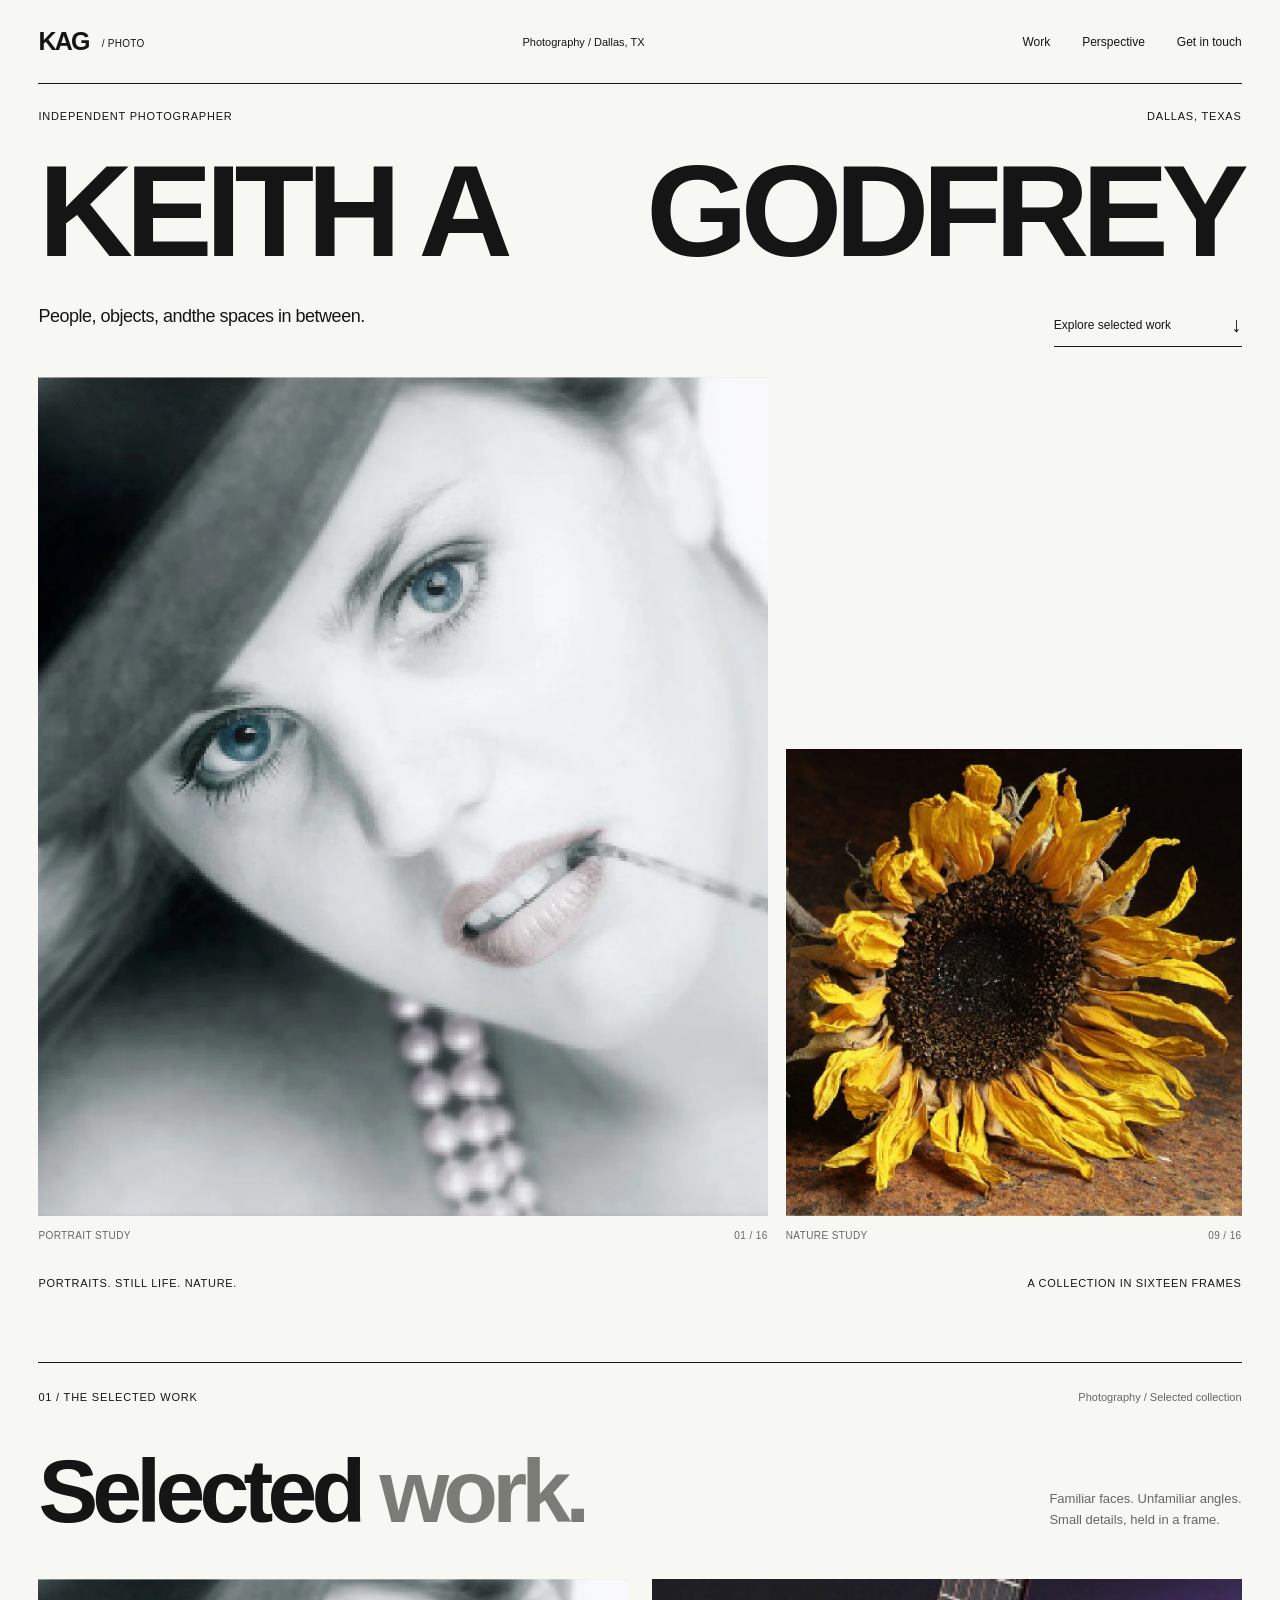
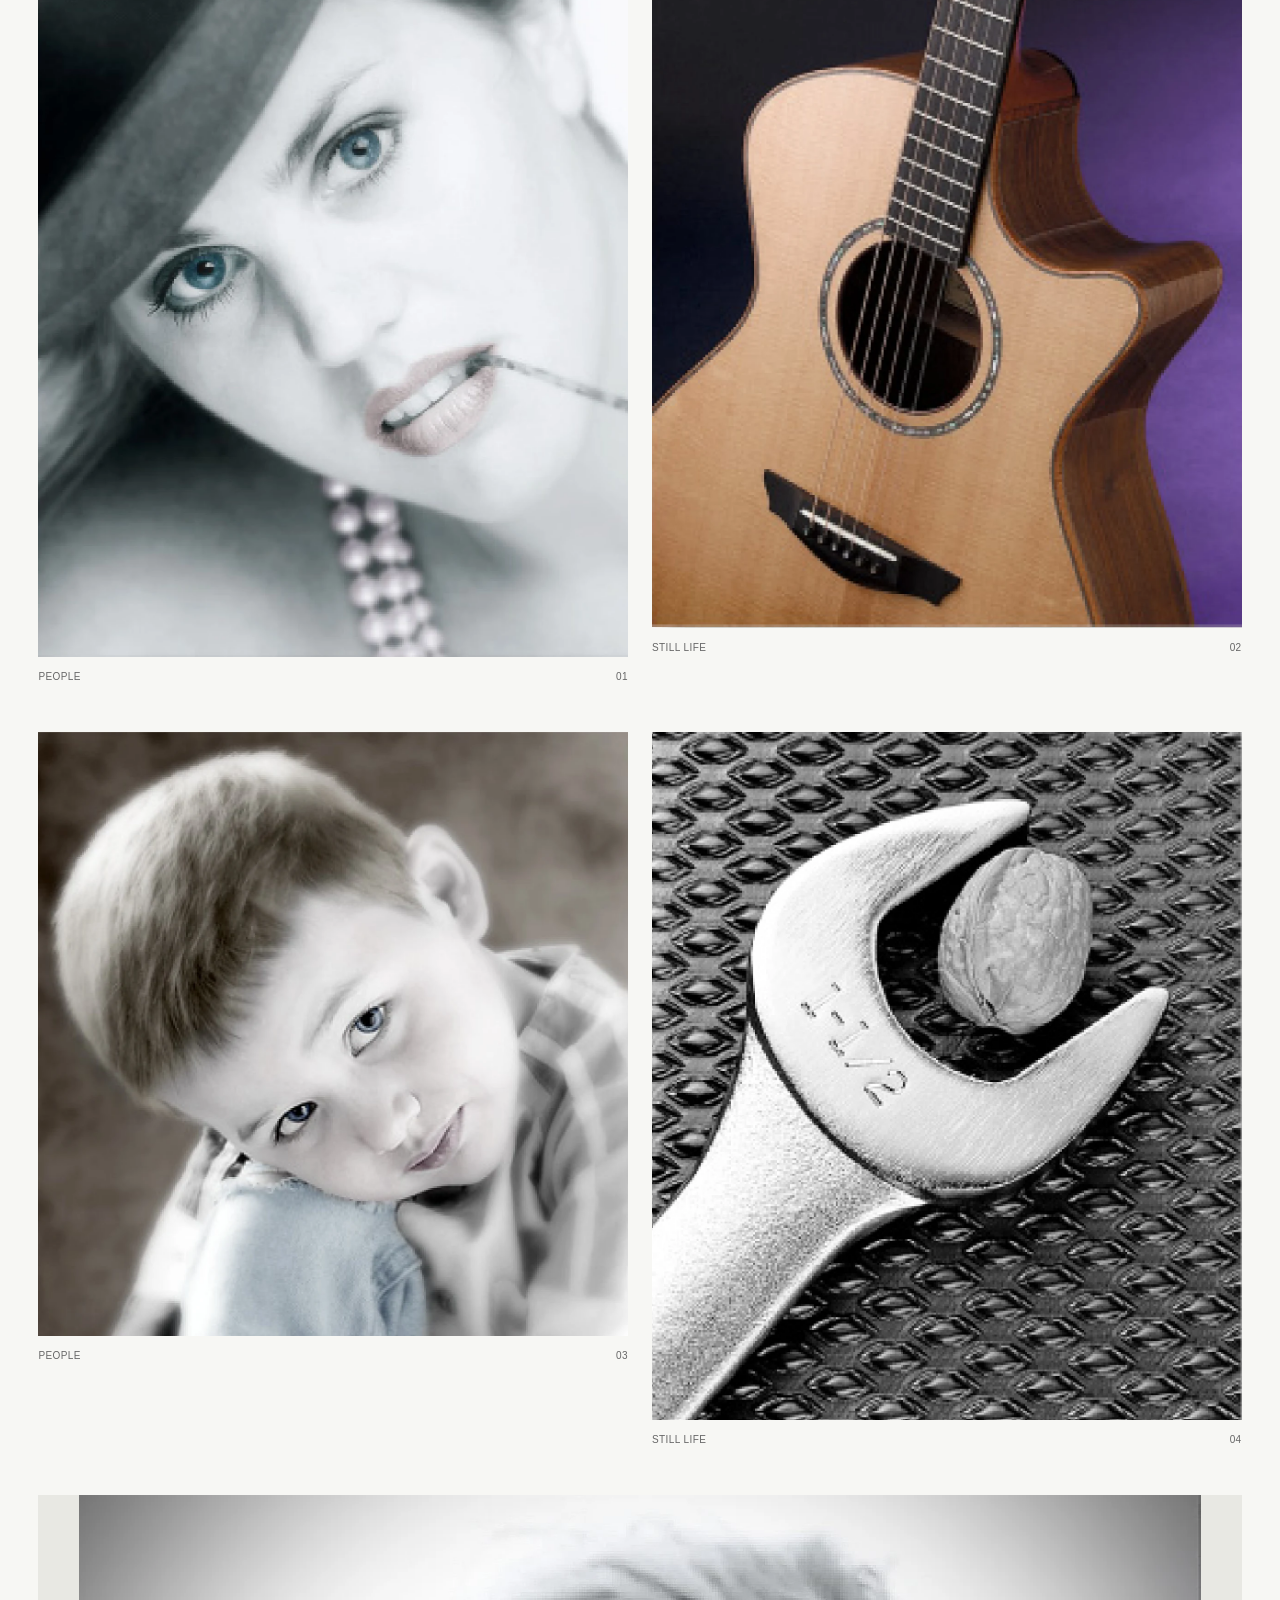
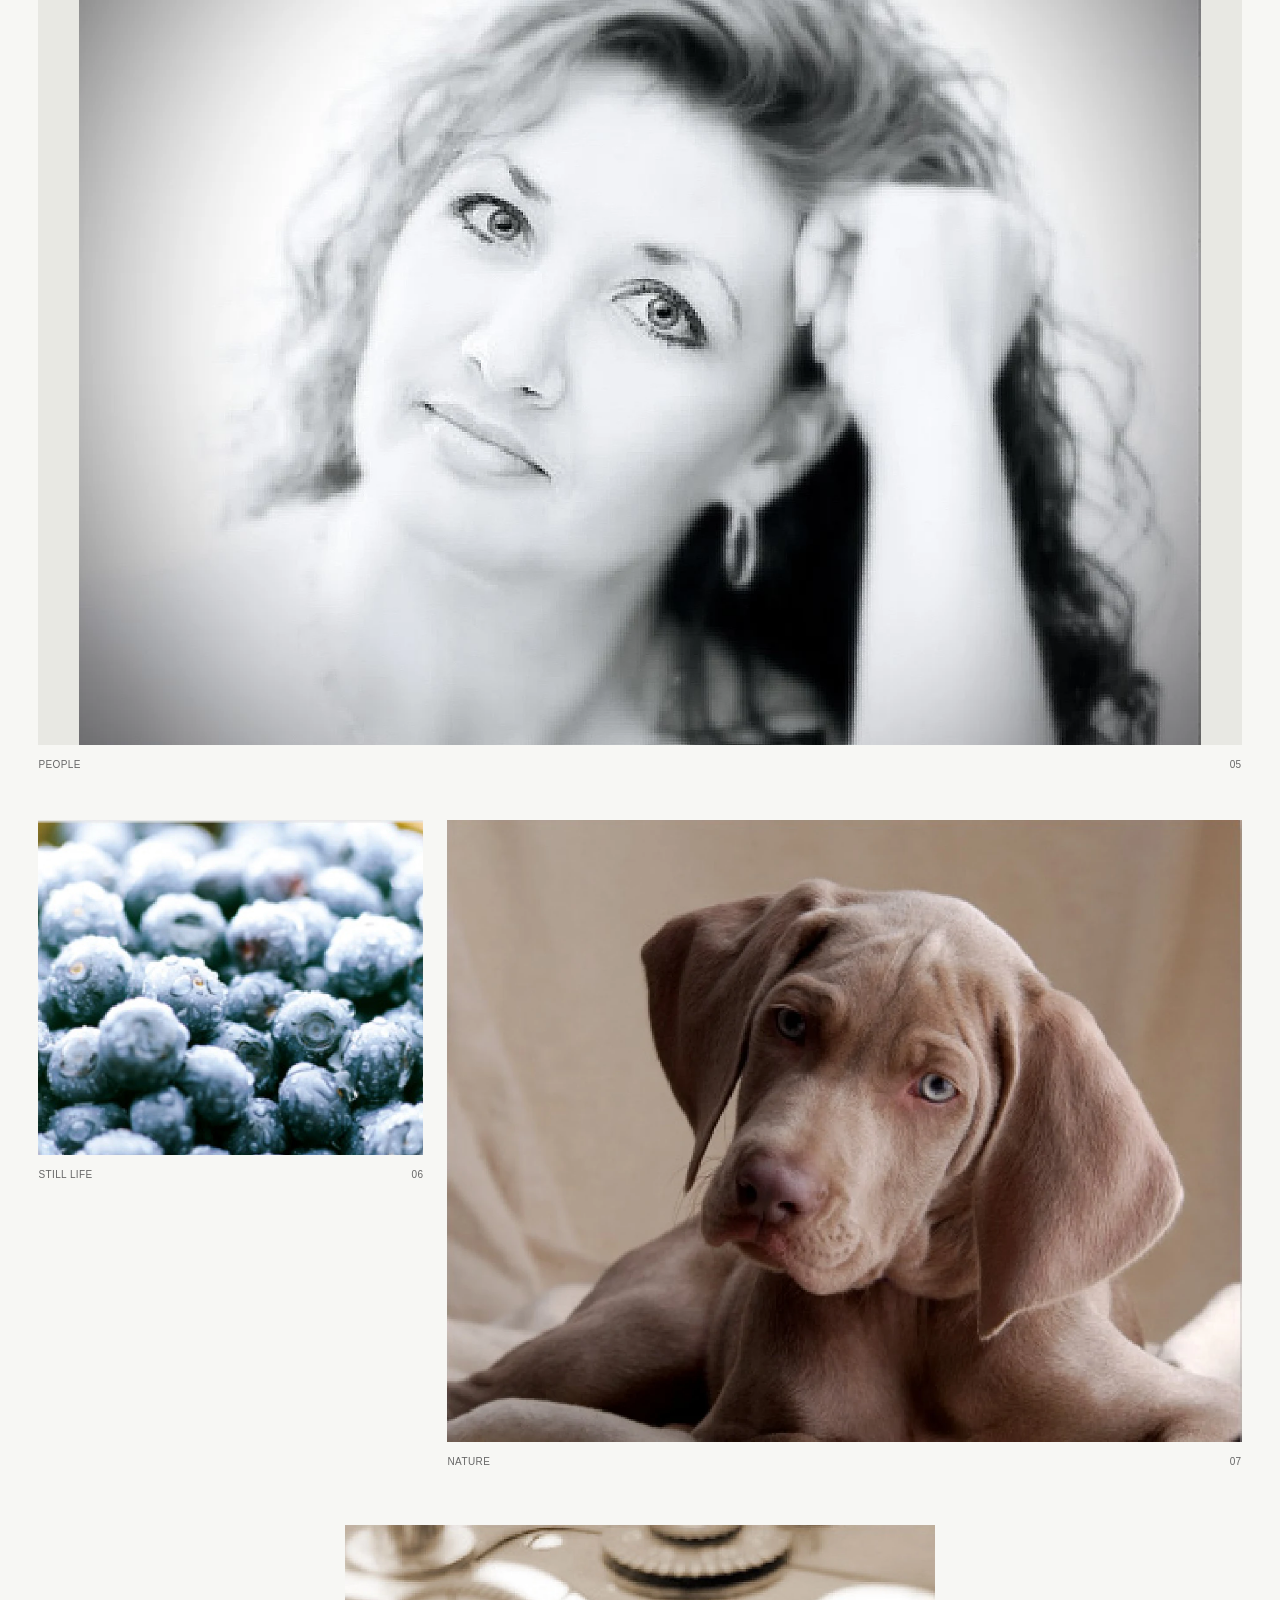
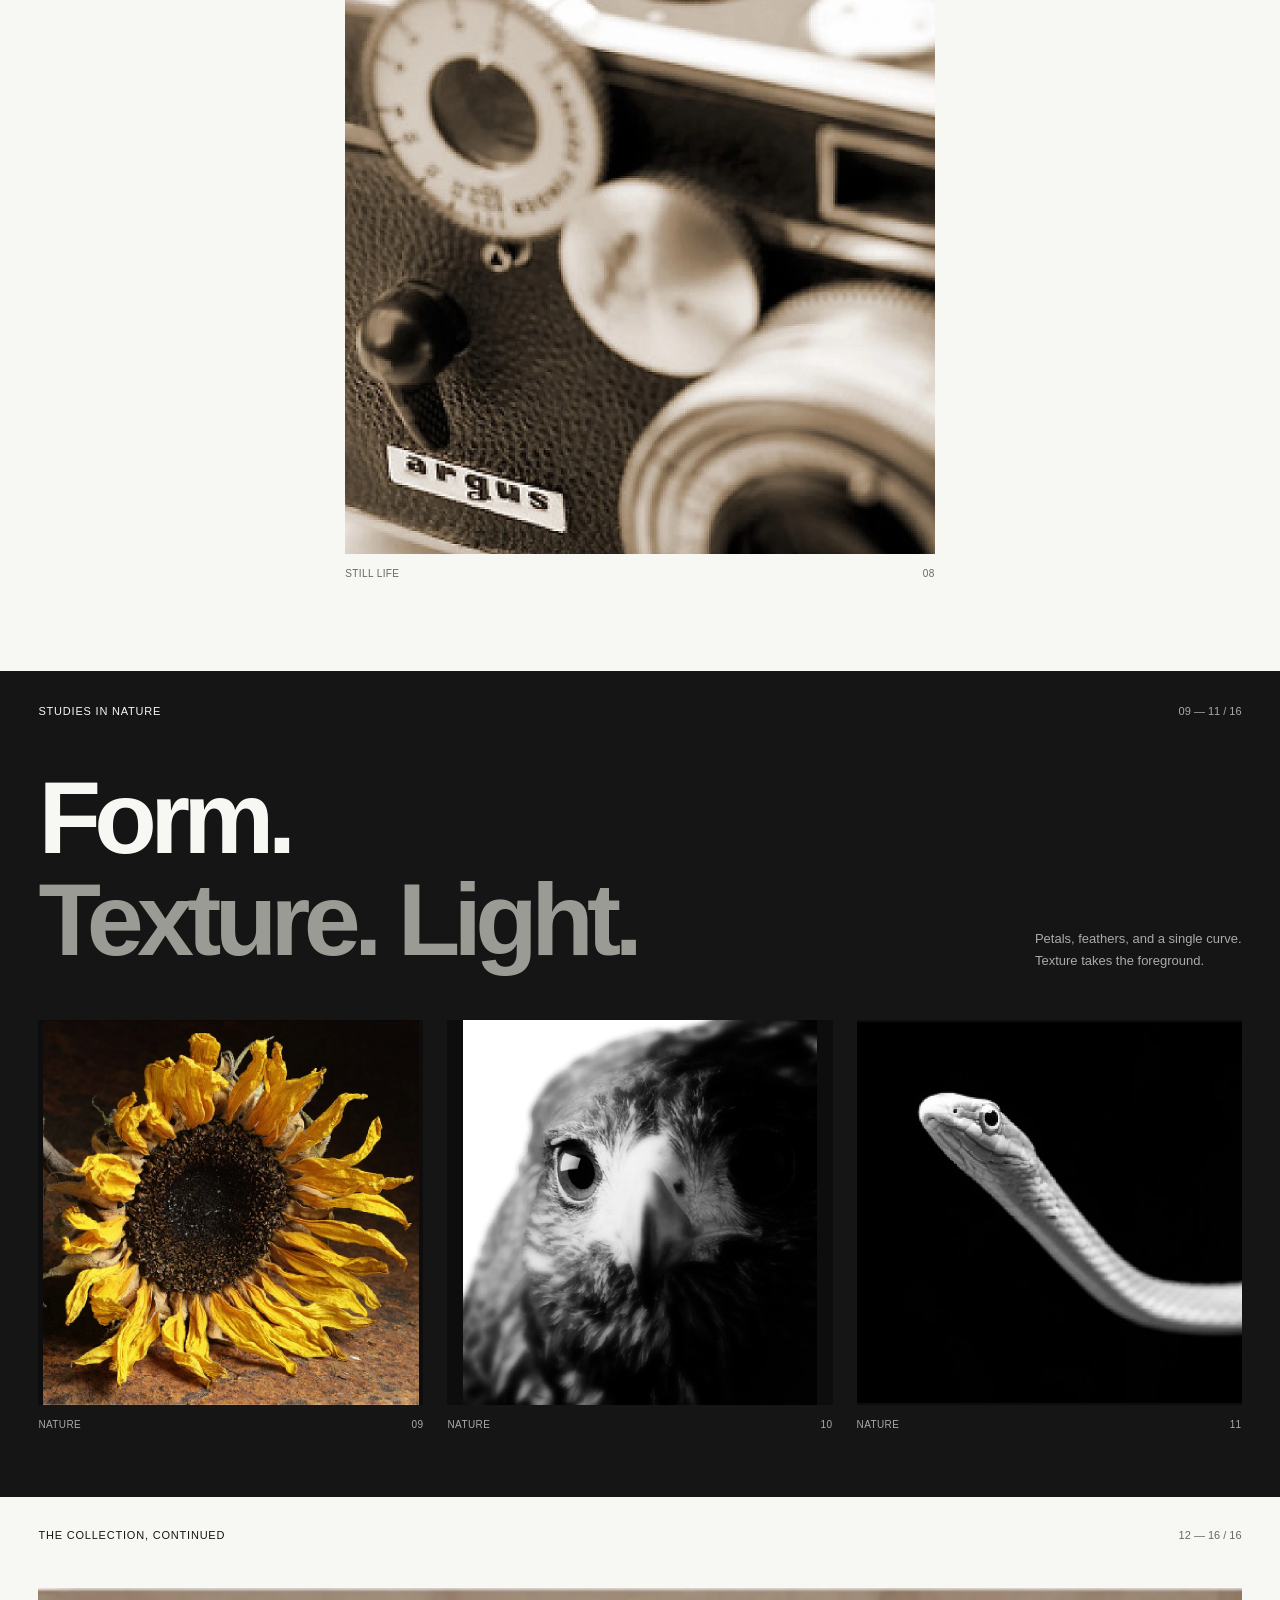
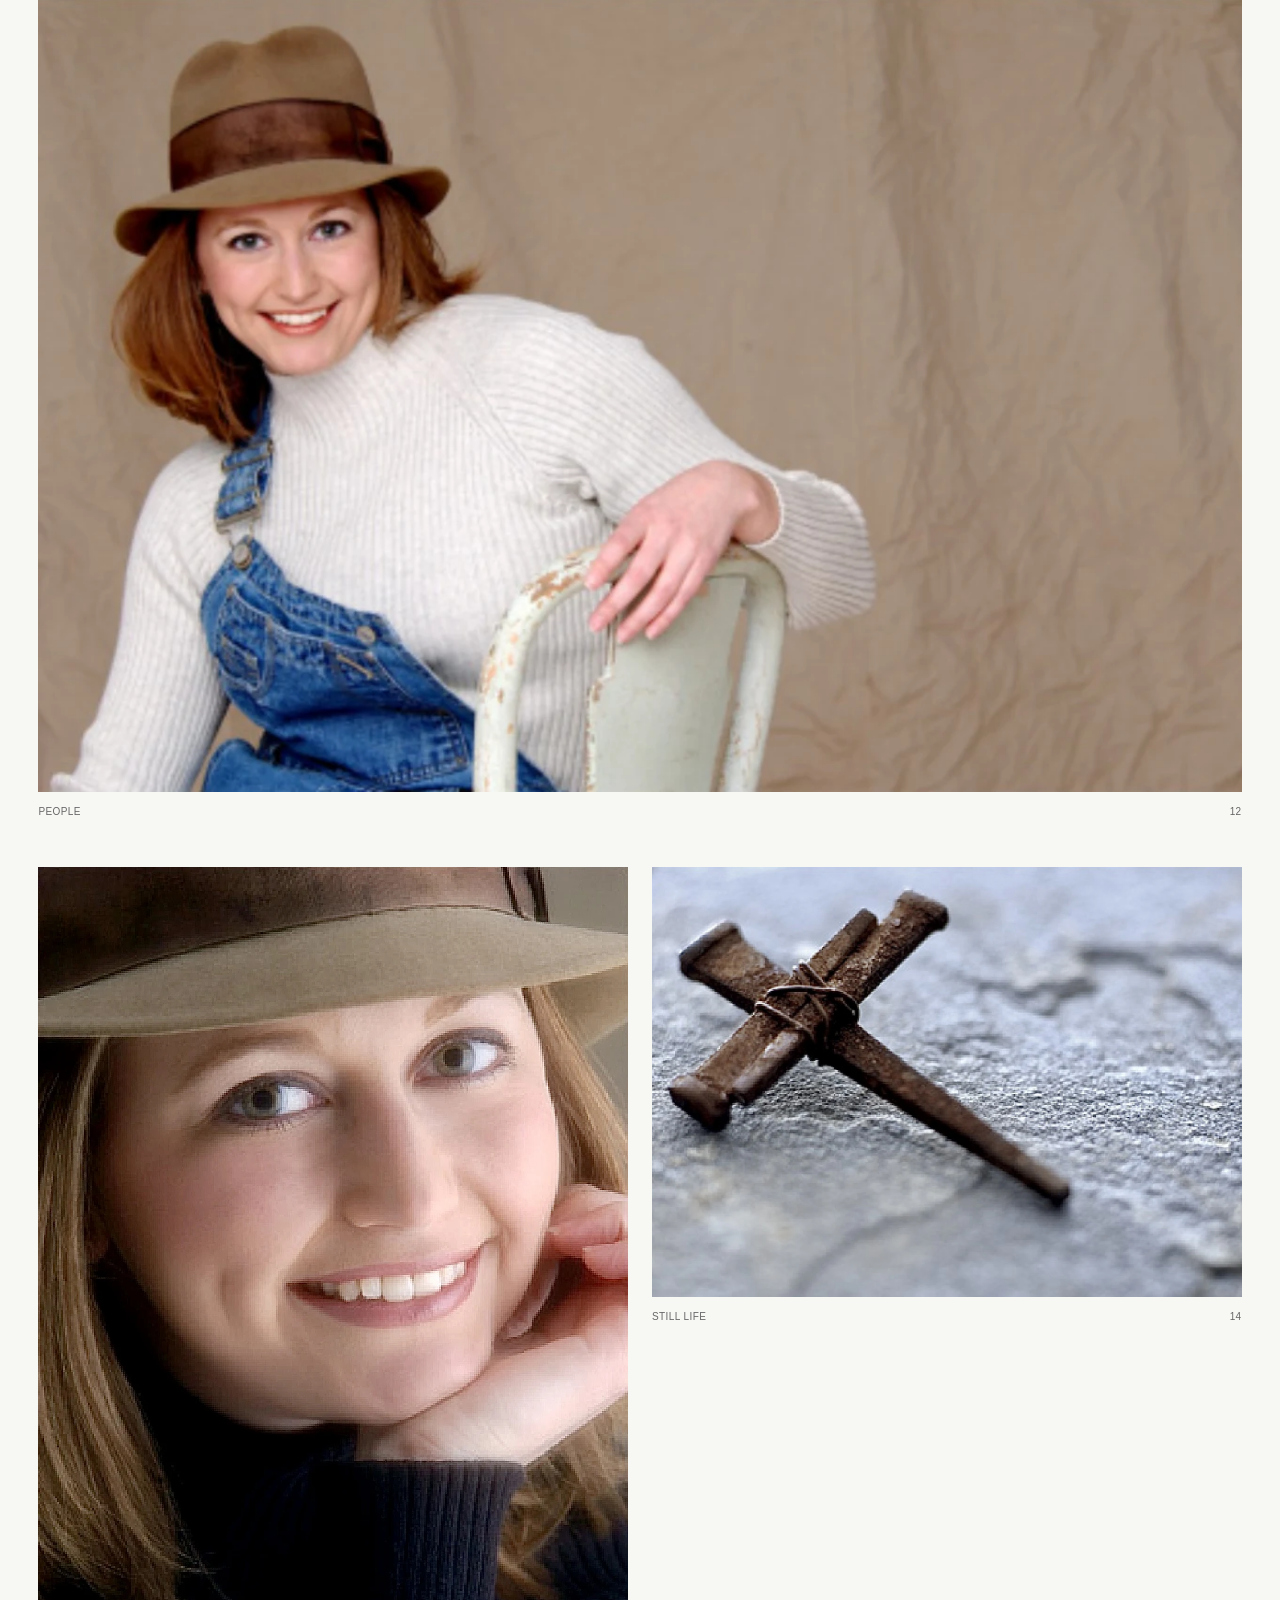
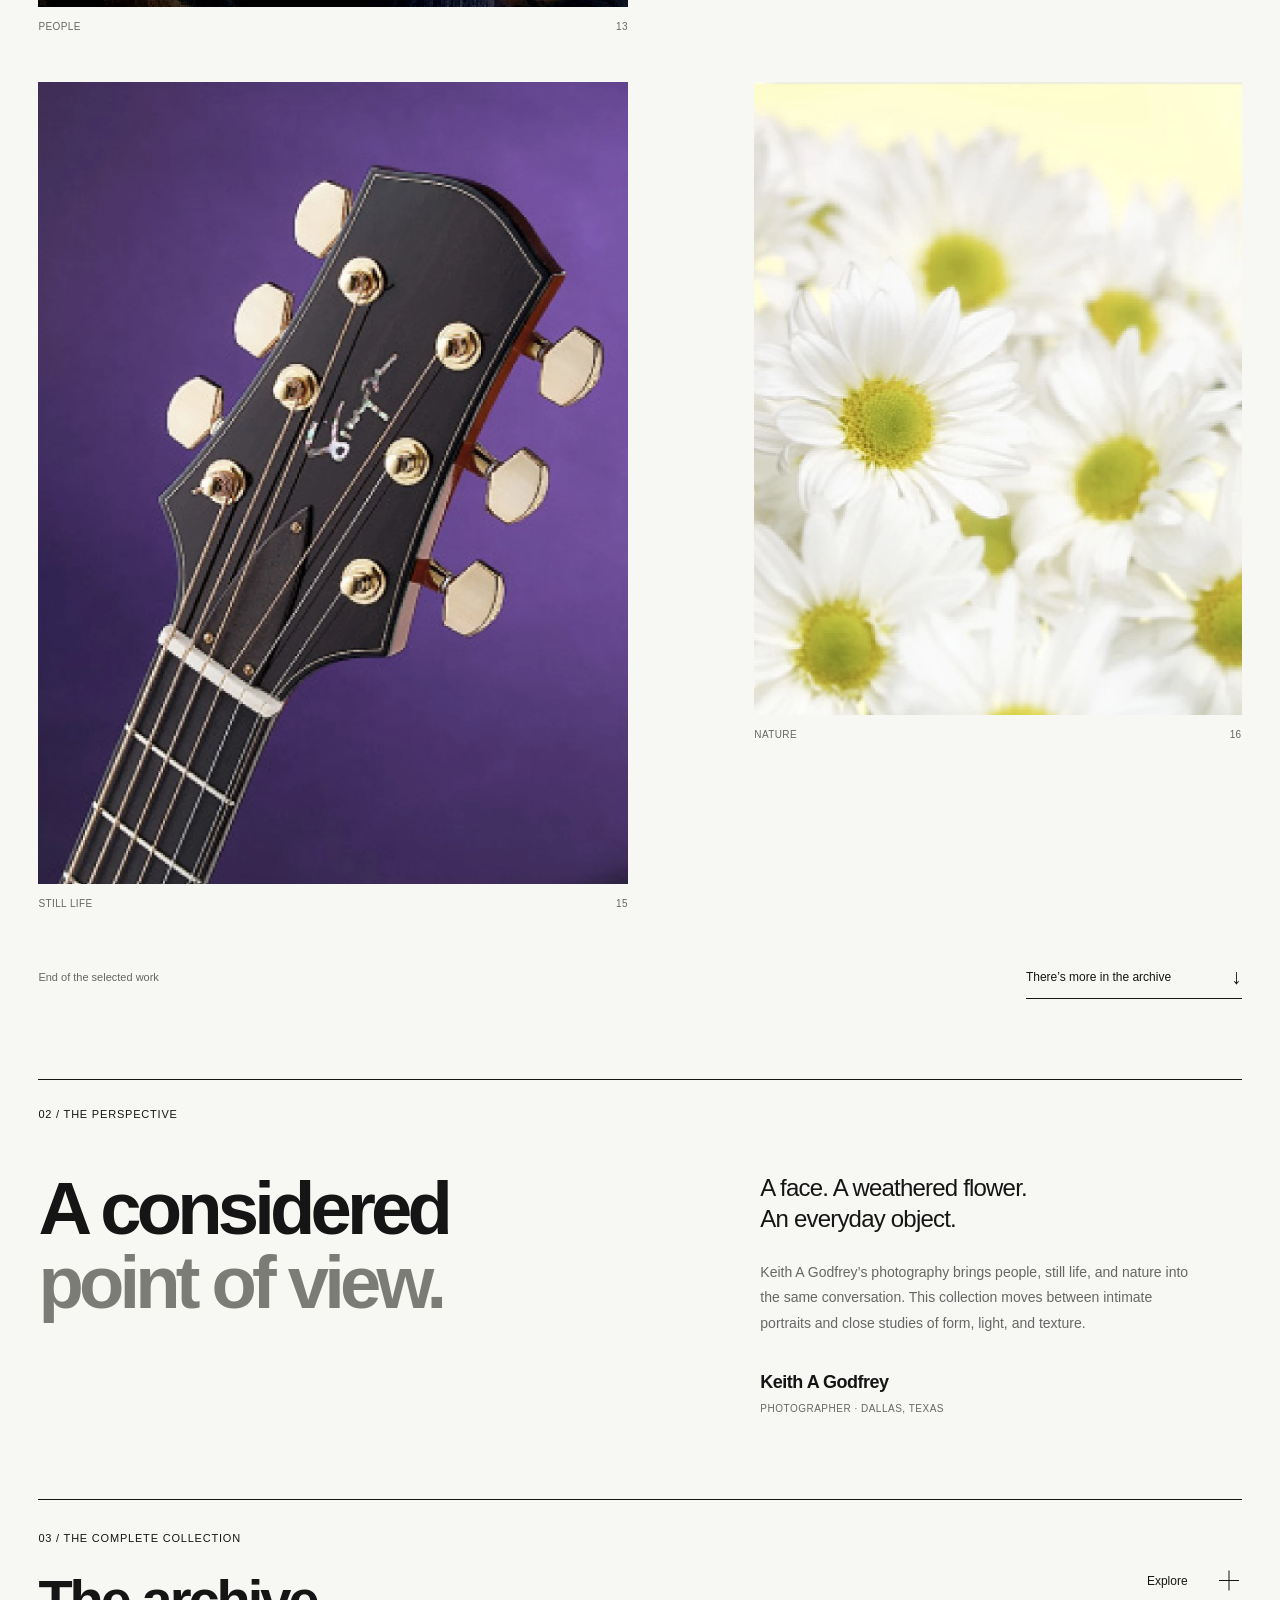
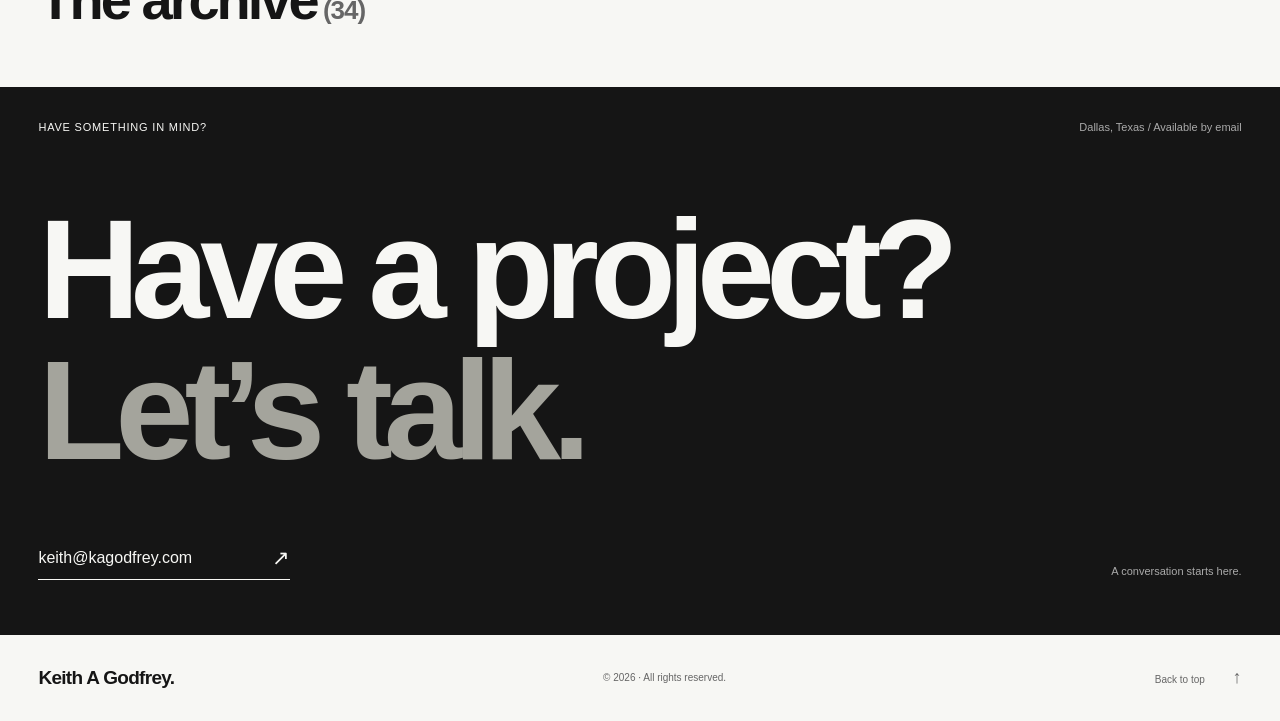
==== commit 88215ec5: "..." ====
--- a/index.html
+++ b/index.html
@@ -12,7 +12,7 @@
   <meta name="twitter:card" content="summary_large_image">
   <title>Keith A Godfrey — Photographer, Dallas TX</title>
   <link rel="icon" href="favicon.svg" type="image/svg+xml">
-  <link rel="stylesheet" href="styles.css?v=3">
+  <link rel="stylesheet" href="styles.css?v=5">
   <script src="script.js?v=3" defer></script>
 </head>
 <body>
--- a/styles.css
+++ b/styles.css
@@ -41,15 +41,13 @@
 .line-link { display: inline-flex; justify-content: space-between; gap: 60px; align-items: center; border-bottom: 1px solid currentColor; padding: 9px 0; font-size: 12px; }
 .line-link span { font-size: 21px; transition: transform .25s; }
 .line-link:hover span { transform: translate(2px,-2px); }
-.hero-photo { grid-column: 1; grid-row: 4; }
-.hero-secondary { grid-column: 2; grid-row: 4; }
-.hero-photo img,.hero-secondary img { height: clamp(360px,44vw,680px); object-fit: cover; }
-.hero-photo img { object-position: 50% 37%; }
-.hero-secondary img { object-position: 50% 50%; }
+.hero-photo { grid-column: 1; grid-row: 4; align-self: end; }
+.hero-secondary { grid-column: 2; grid-row: 4; align-self: end; }
+.hero-photo img,.hero-secondary img { height: auto; object-fit: contain; }
 .hero-bottom { grid-column: 1/-1; display: flex; justify-content: space-between; padding-block: 32px; text-transform: uppercase; letter-spacing: .7px; }
 .image-link { display: block; position: relative; overflow: hidden; background: #e2e2dc; }
-.image-link img { transition: transform .7s cubic-bezier(.2,.7,.2,1); }
-.image-link:hover img { transform: scale(1.025); }
+/* Preserve the full photograph, including on hover. */
+.image-link img { object-fit: contain; }
 .image-action { position: absolute; bottom: 14px; left: 14px; padding: 11px 14px; background: var(--paper); color: var(--ink); font-size: 11px; opacity: 0; transform: translateY(6px); transition: opacity .2s,transform .2s; }
 .image-link:hover .image-action,.image-link:focus-visible .image-action { opacity: 1; transform: none; }
 figcaption { display: flex; justify-content: space-between; gap: 15px; padding-top: 12px; color: var(--muted); text-transform: uppercase; letter-spacing: .4px; font-size: 10px; }
@@ -148,7 +146,6 @@
 .lightbox,.lightbox::backdrop { background: #111; }
 @media(max-width:900px) {
   .hero h1 { font-size: 10.2vw; }
-  .hero-photo img,.hero-secondary img { height: 50vw; }
   .archive-grid { columns: 3; }
   .perspective-layout { gap: 6%; }
   .night-heading { align-items: start; }
@@ -167,12 +164,13 @@
   .hero h1 { font-size: 13.8vw; white-space: normal; display: block; letter-spacing: -.07em; line-height: .95; margin: 25px 0 23px; }
   .hero h1>span,.hero h1>em { display: block; }
   .hero h1>em { font-size: 18.5vw; }
+  .hero-photo { grid-column: 1 / -1; grid-row: 4; }
+  .hero-secondary { grid-column: 1 / -1; grid-row: 5; margin-top: 26px; }
+  .hero-bottom { grid-row: 6; }
   .hero-intro { align-items: end; gap: 25px; padding-bottom: 24px; }
   .hero-intro>p { font-size: 13px; line-height: 1.5; letter-spacing: -.2px; }
   .hero-intro>p br { display: block; }
   .hero-intro .line-link { font-size: 10px; gap: 18px; max-width: 140px; }
-  .hero-photo img,.hero-secondary img { height: 78vw; }
-  .hero-photo img { object-position: 45% 38%; }
   figcaption { font-size: 8px; padding-top: 9px; letter-spacing: 0; }
   .hero-bottom { font-size: 8px; gap: 15px; padding-block: 24px; letter-spacing: 0; }
   .hero-bottom span:last-child { max-width: 105px; text-align: right; }
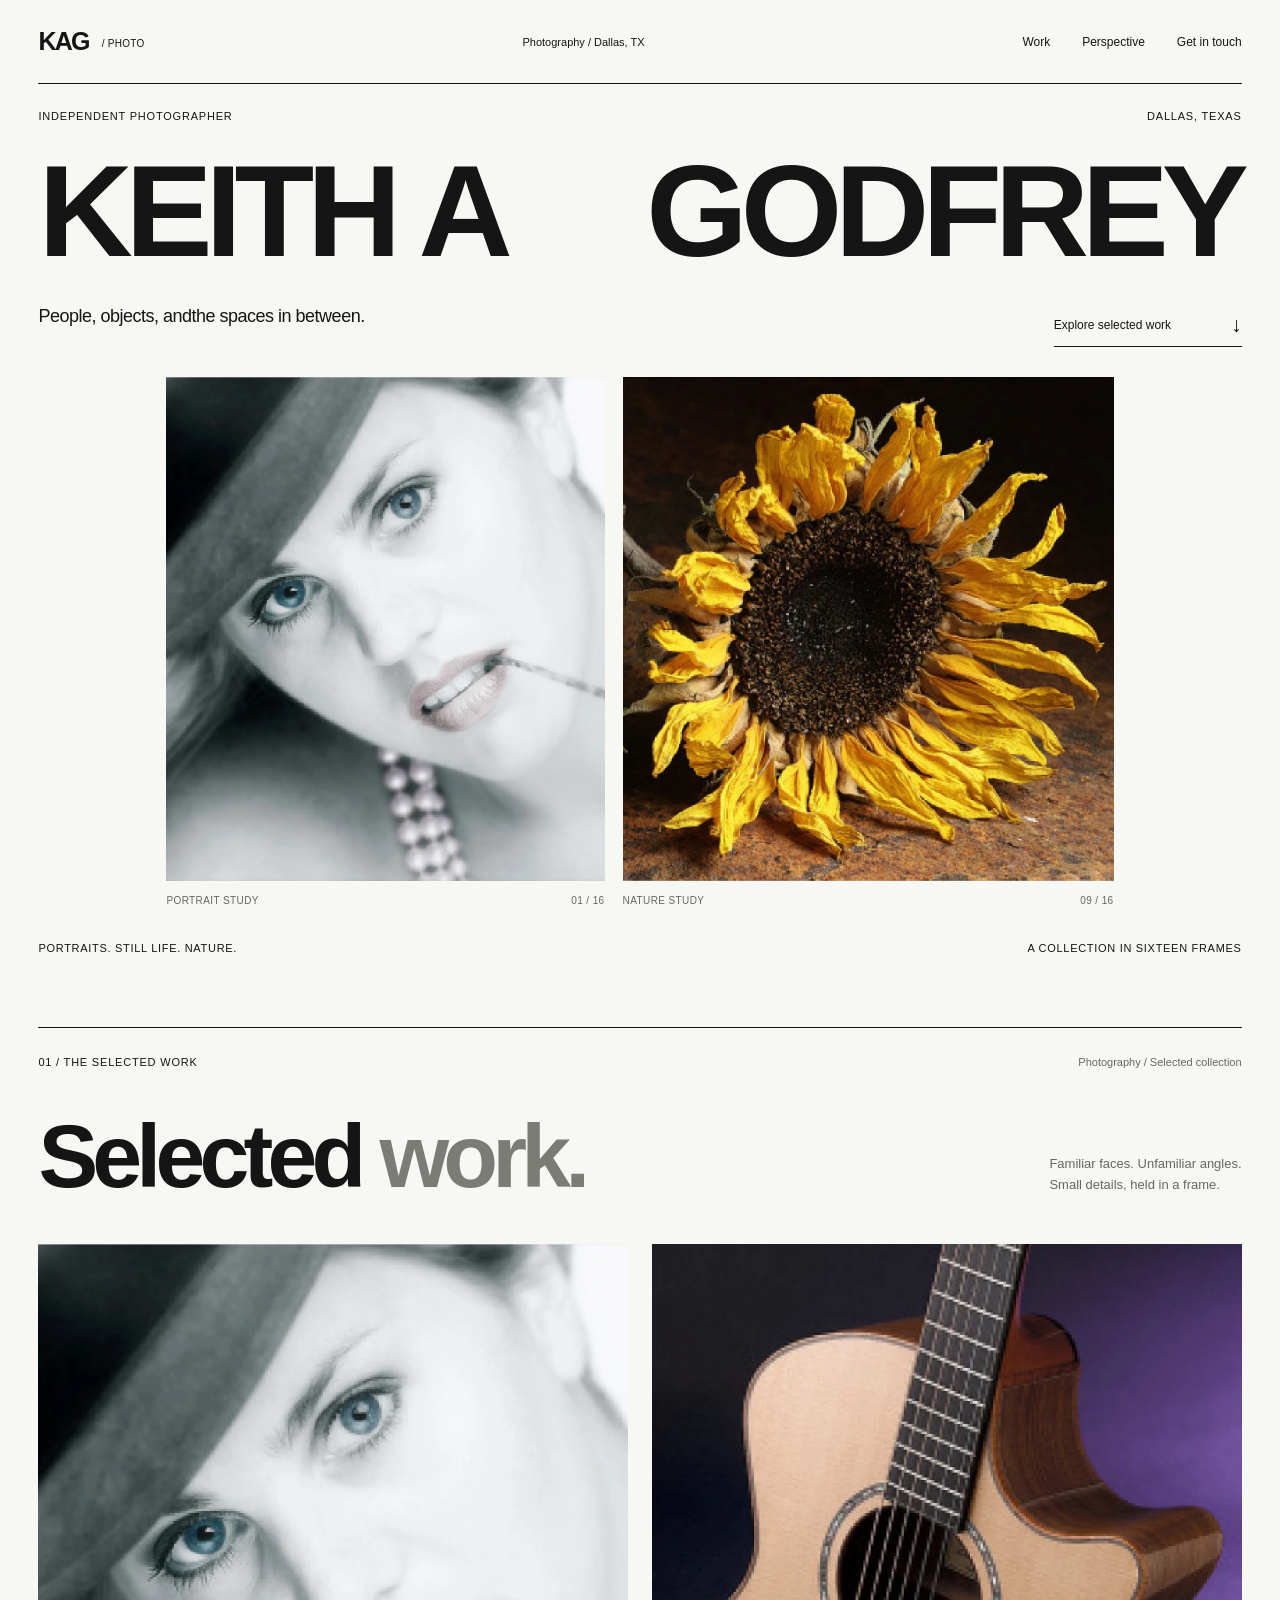
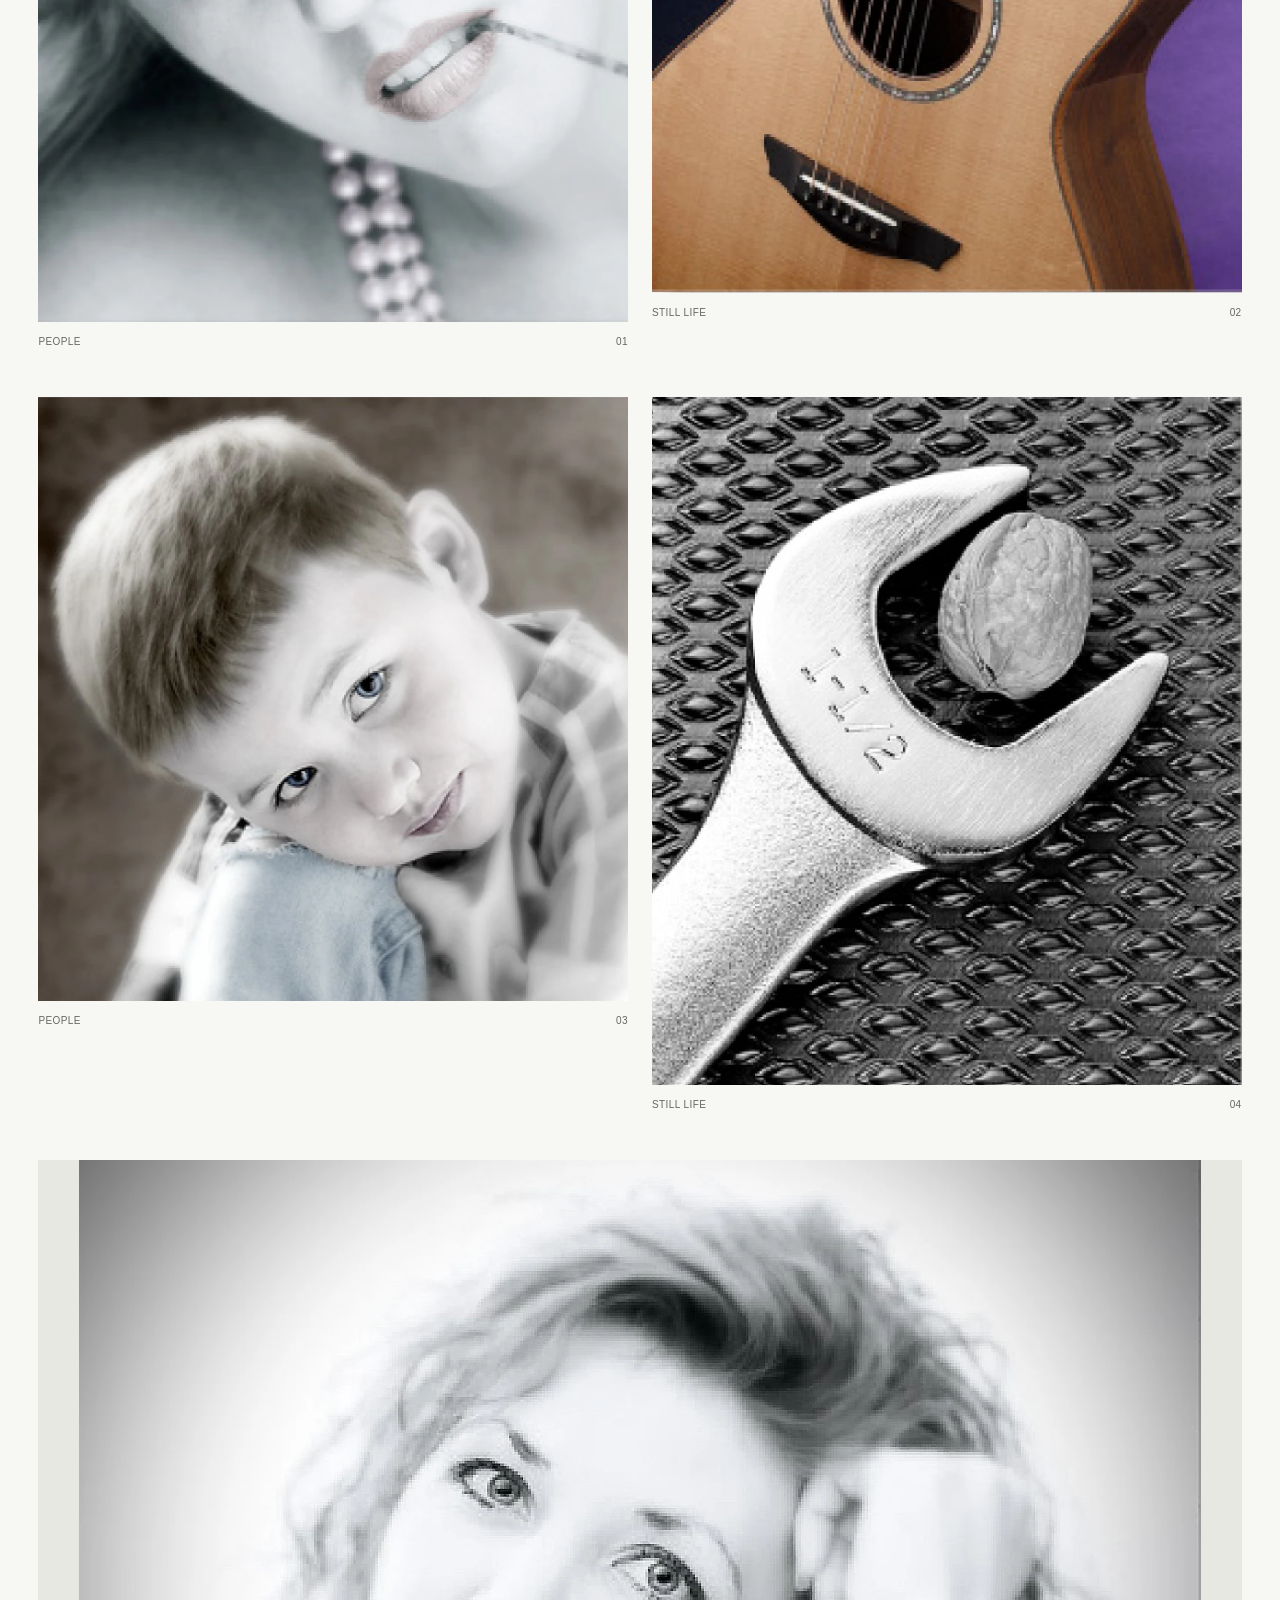
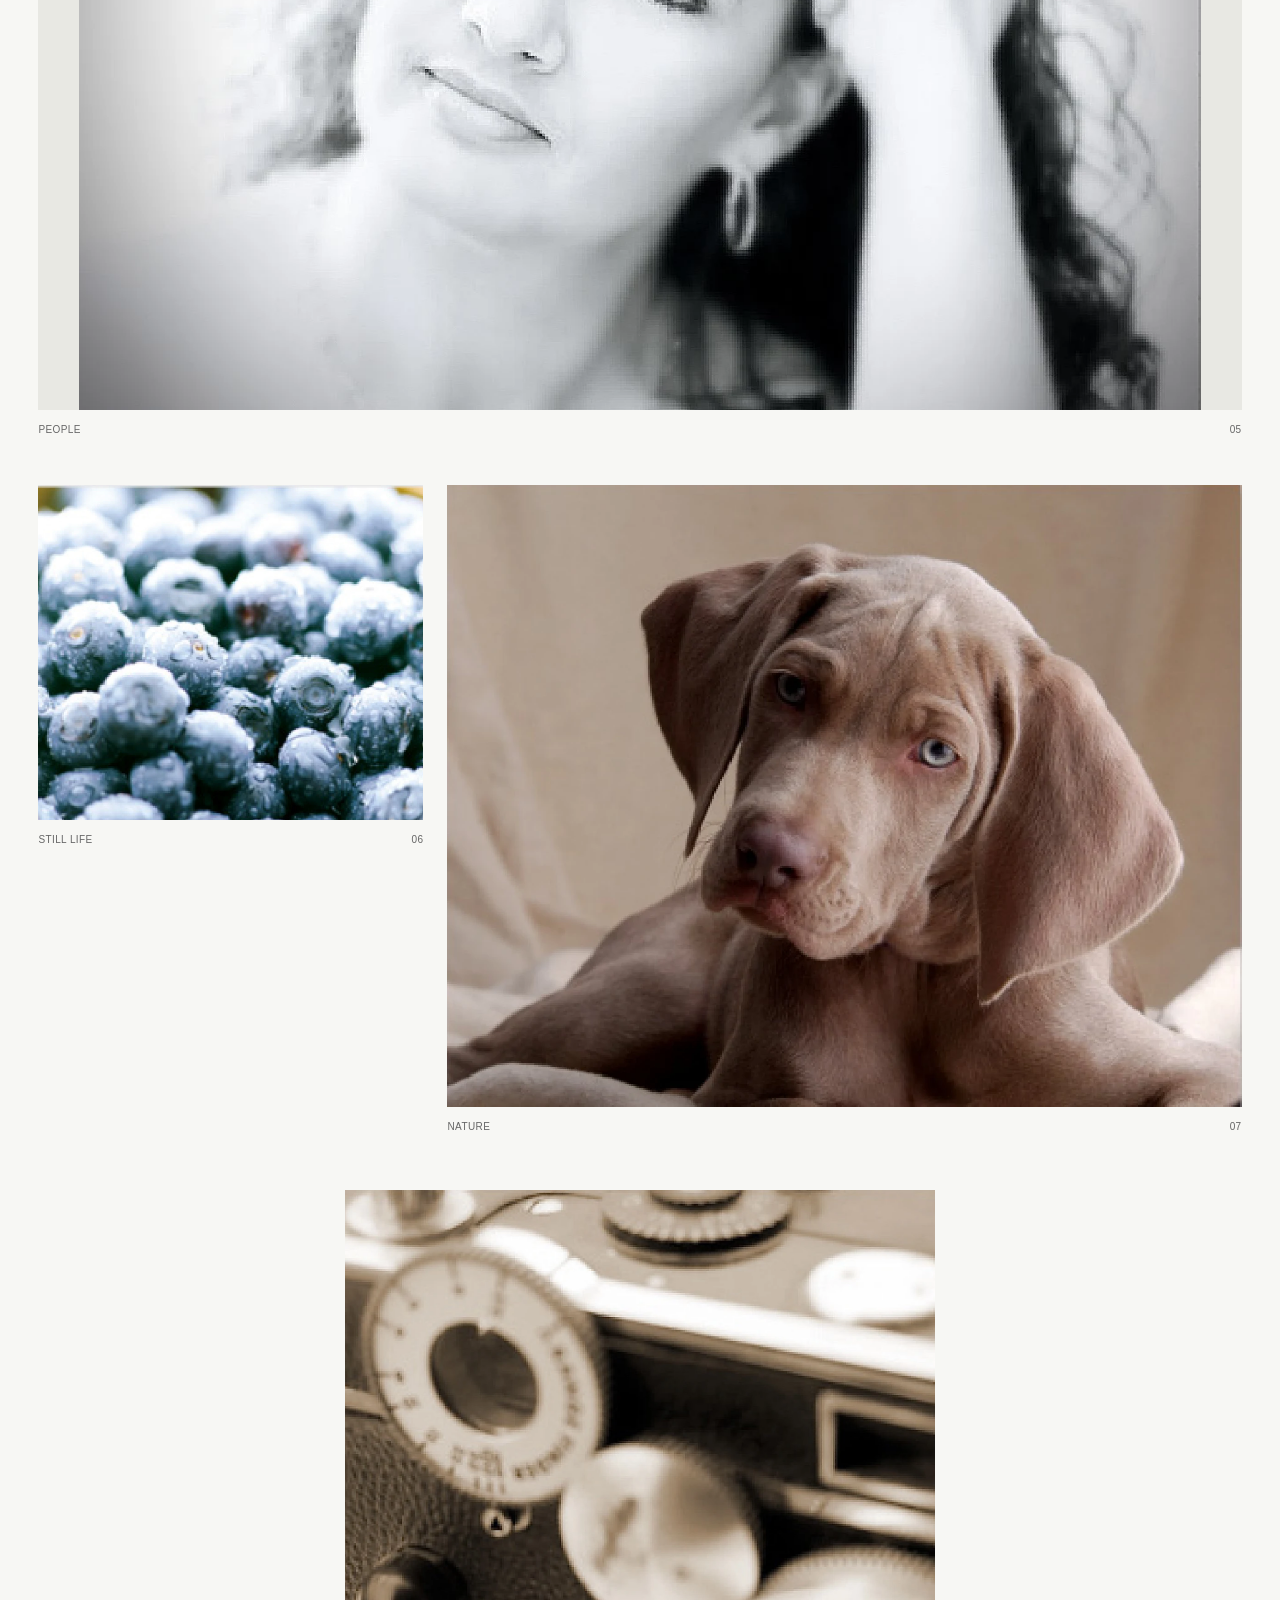
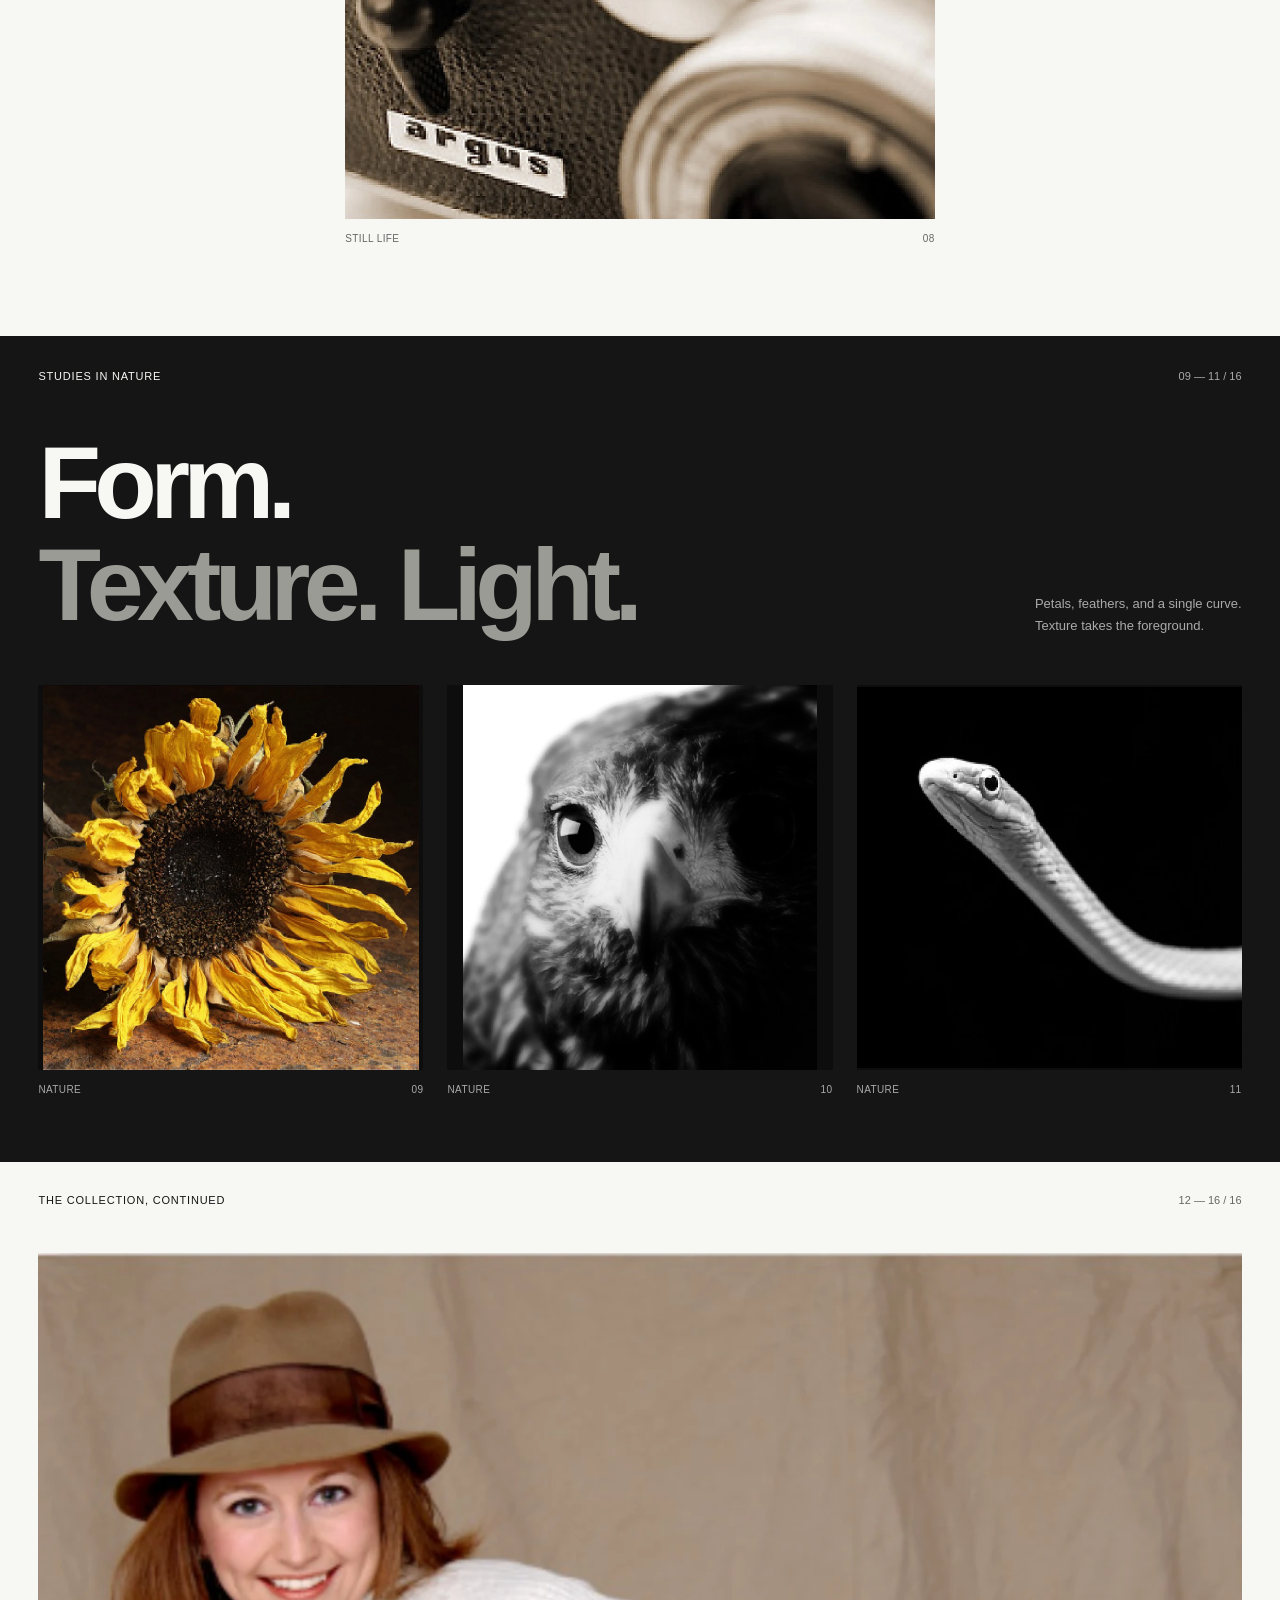
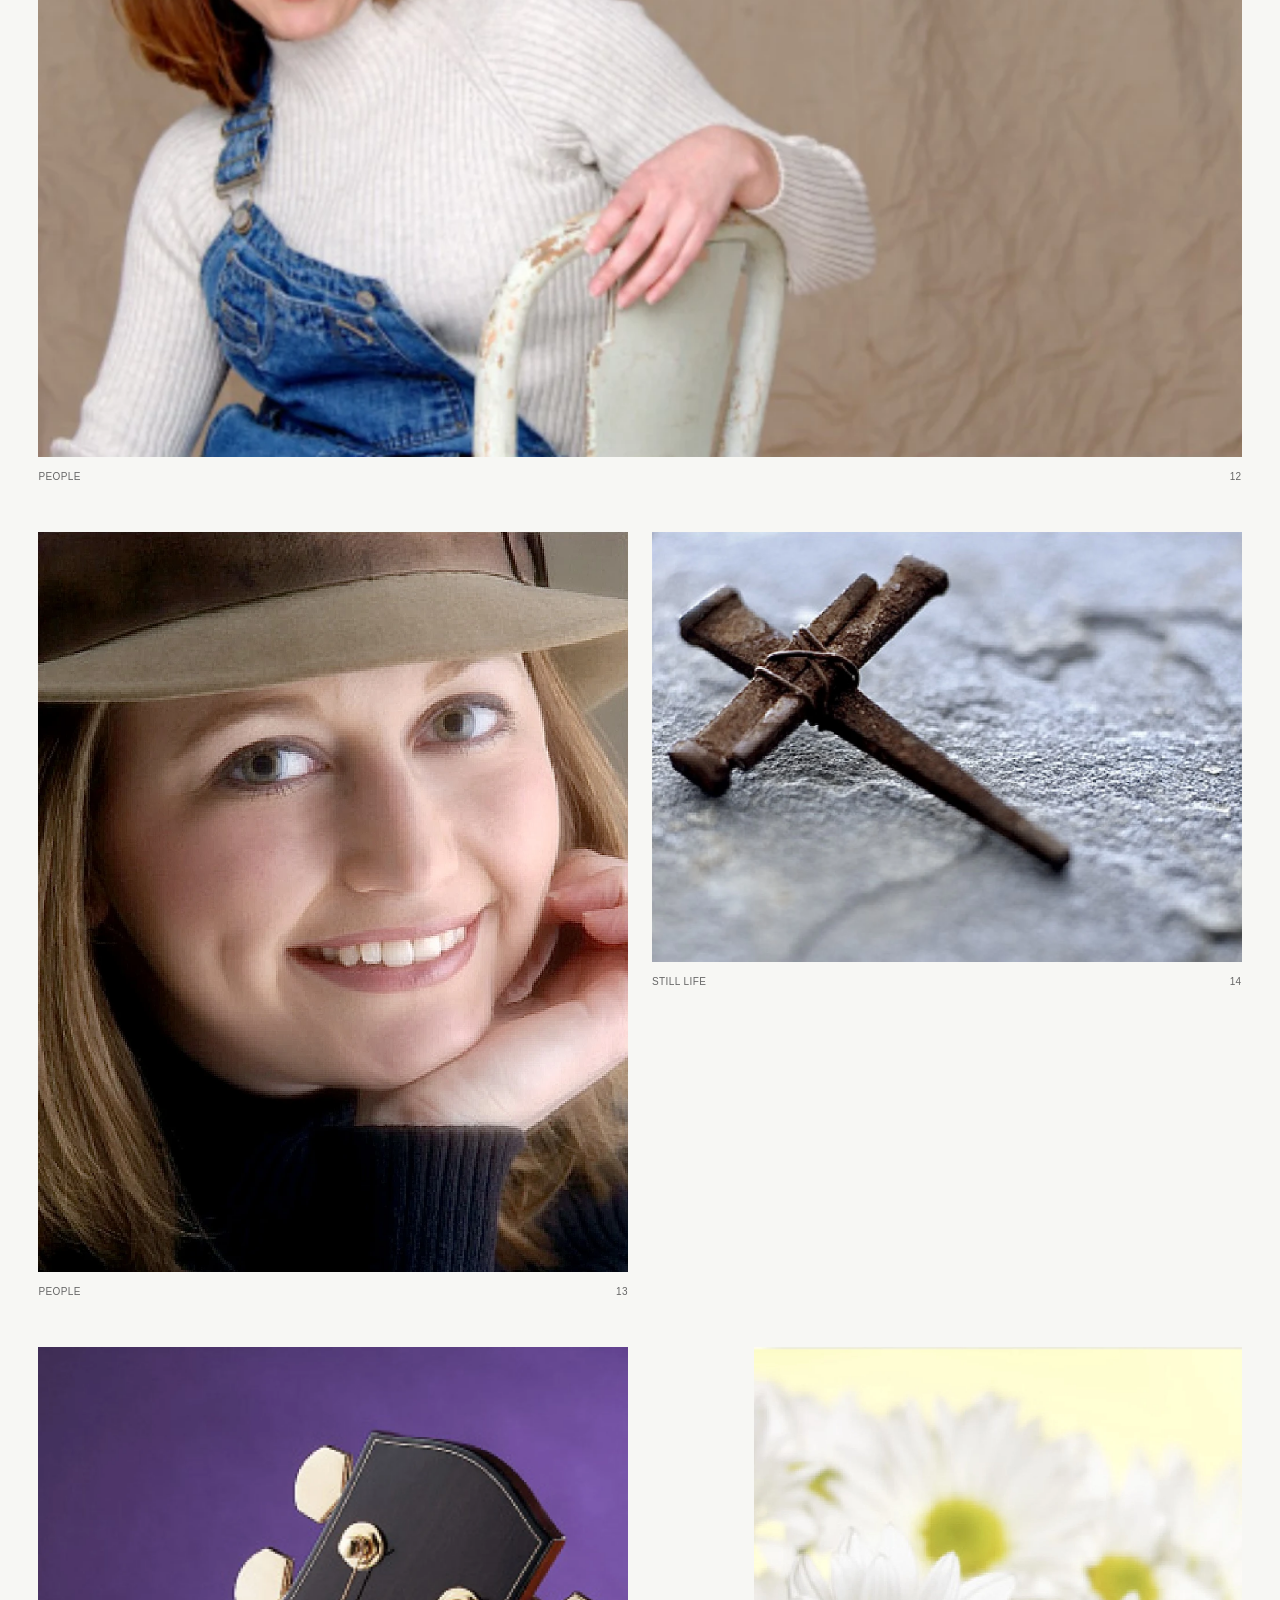
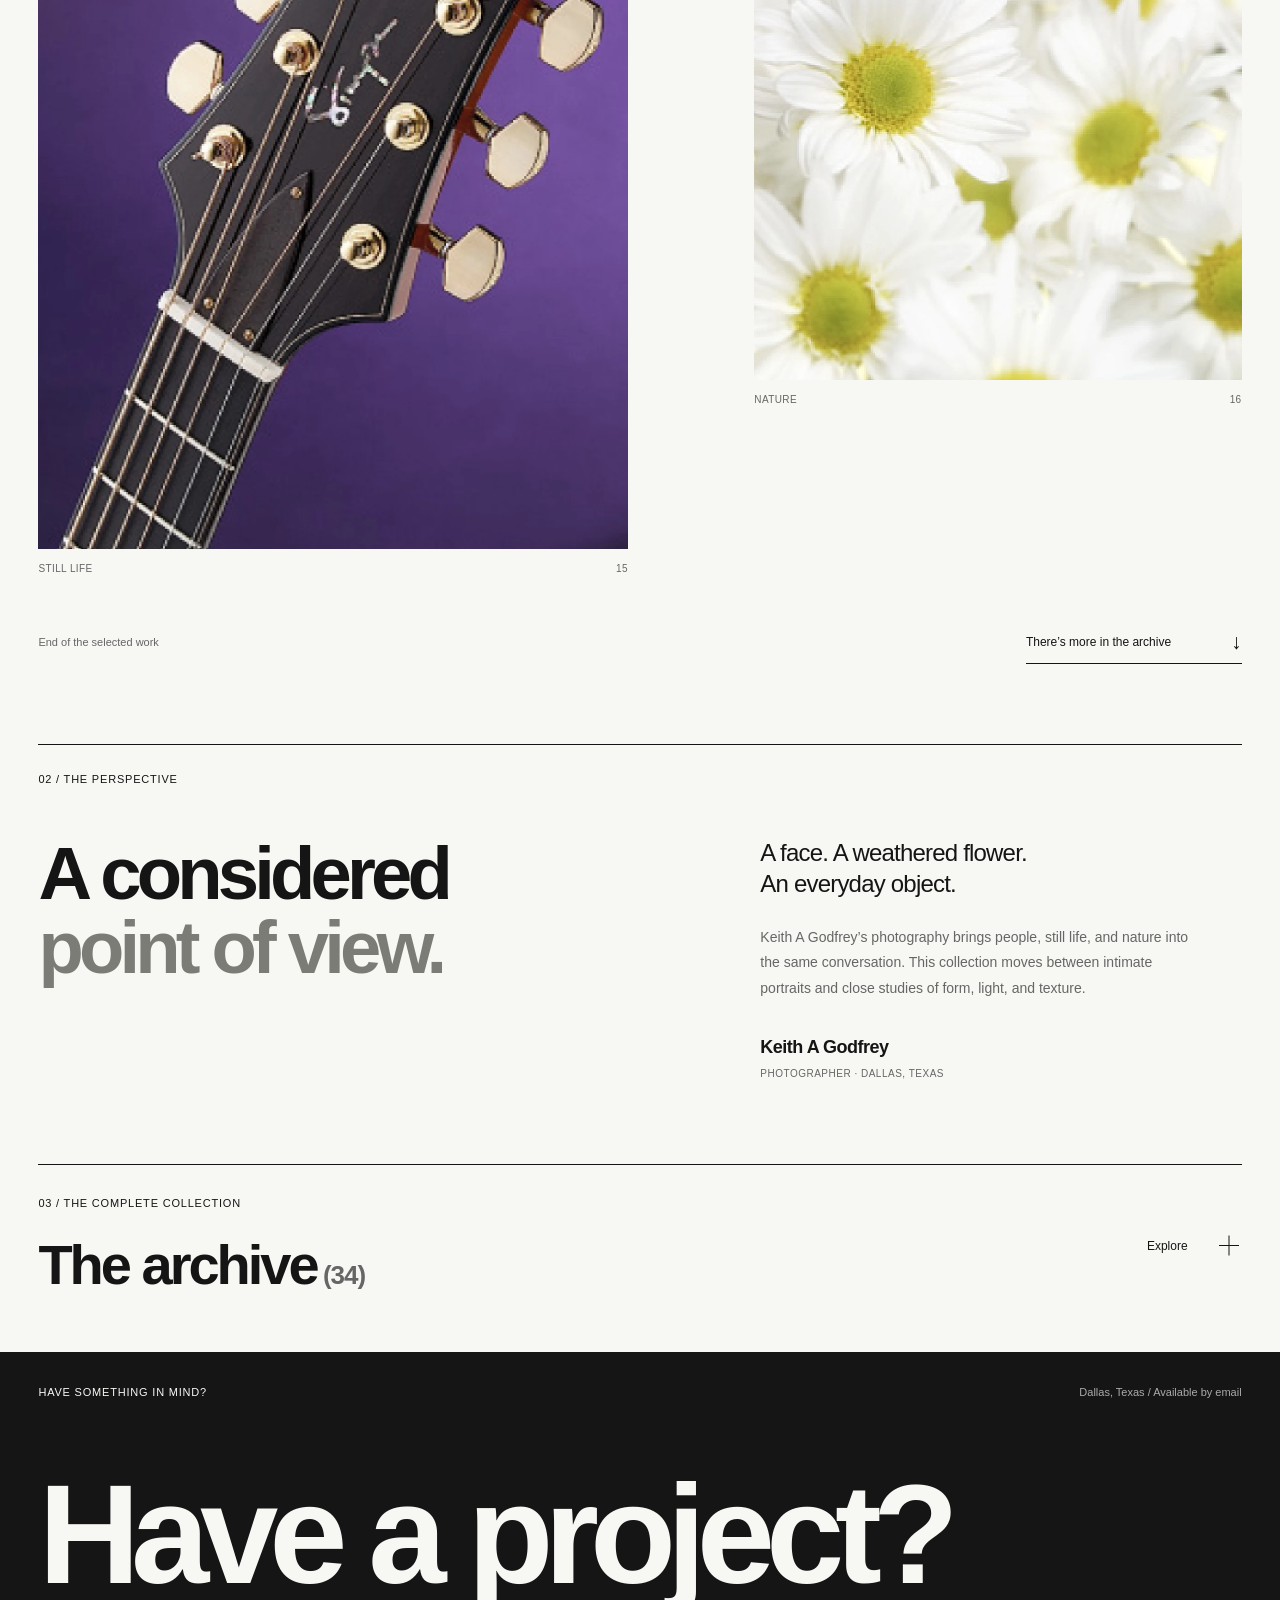
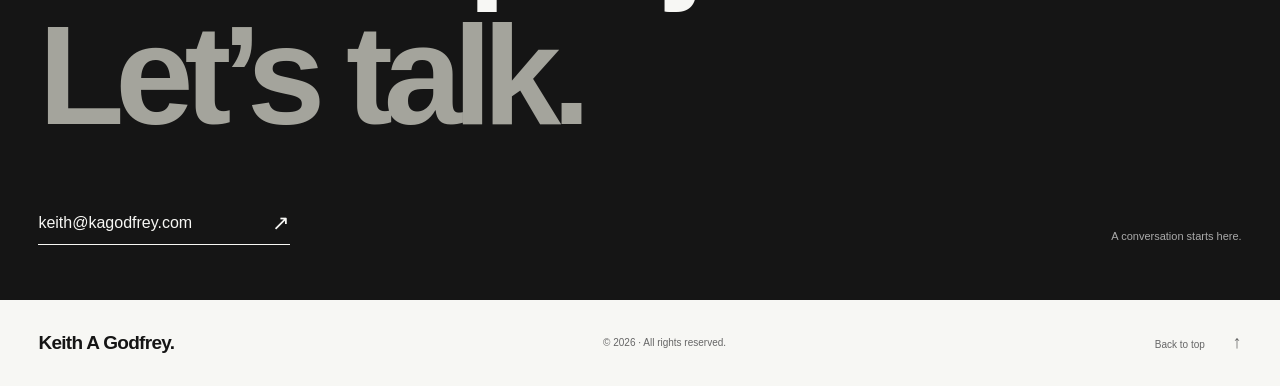
==== commit 34eaef2c: "..." ====
--- a/index.html
+++ b/index.html
@@ -12,7 +12,7 @@
   <meta name="twitter:card" content="summary_large_image">
   <title>Keith A Godfrey — Photographer, Dallas TX</title>
   <link rel="icon" href="favicon.svg" type="image/svg+xml">
-  <link rel="stylesheet" href="styles.css?v=5">
+  <link rel="stylesheet" href="styles.css?v=6">
   <script src="script.js?v=3" defer></script>
 </head>
 <body>
@@ -25,10 +25,12 @@
 <main>
   <section class="hero wrap" aria-labelledby="page-title">
     <div class="hero-kicker"><span>Independent photographer</span><span>Dallas, Texas</span></div>
-    <figure class="hero-photo"><a class="image-link" href="webp/IMG_1349.webp" data-photo data-set="hero" aria-label="View portrait in a black hat"><img src="webp/IMG_1349.webp" alt="A close portrait framed by a black hat" width="1284" height="1477" fetchpriority="high"><span class="image-action">View photograph</span></a><figcaption><span>Portrait study</span><span>01 / 16</span></figcaption></figure>
     <h1 id="page-title"><span>Keith A</span> <em>Godfrey</em></h1>
-    <figure class="hero-secondary"><a class="image-link" href="webp/IMG_1368.webp" data-photo data-set="hero" aria-label="View golden sunflower"><img src="webp/IMG_1368.webp" alt="A sunflower with golden curling petals" width="1284" height="1318"><span class="image-action">View photograph</span></a><figcaption><span>Nature study</span><span>09 / 16</span></figcaption></figure>
     <div class="hero-intro"><p>People, objects, and<br>the spaces in between.</p><a class="line-link" href="#work">Explore selected work <span aria-hidden="true">↓</span></a></div>
+    <div class="hero-images">
+      <figure class="hero-photo"><a class="image-link" href="webp/IMG_1349.webp" data-photo data-set="hero" aria-label="View portrait in a black hat"><img src="webp/IMG_1349.webp" alt="A close portrait framed by a black hat" width="1284" height="1477" fetchpriority="high"><span class="image-action">View photograph</span></a><figcaption><span>Portrait study</span><span>01 / 16</span></figcaption></figure>
+      <figure class="hero-secondary"><a class="image-link" href="webp/IMG_1368.webp" data-photo data-set="hero" aria-label="View golden sunflower"><img src="webp/IMG_1368.webp" alt="A sunflower with golden curling petals" width="1284" height="1318"><span class="image-action">View photograph</span></a><figcaption><span>Nature study</span><span>09 / 16</span></figcaption></figure>
+    </div>
     <div class="hero-bottom"><span>Portraits. Still life. Nature.</span><span>A collection in sixteen frames</span></div>
   </section>
   <section class="selected wrap" id="work" aria-labelledby="work-title">
--- a/styles.css
+++ b/styles.css
@@ -41,8 +41,8 @@
 .line-link { display: inline-flex; justify-content: space-between; gap: 60px; align-items: center; border-bottom: 1px solid currentColor; padding: 9px 0; font-size: 12px; }
 .line-link span { font-size: 21px; transition: transform .25s; }
 .line-link:hover span { transform: translate(2px,-2px); }
-.hero-photo { grid-column: 1; grid-row: 4; align-self: end; }
-.hero-secondary { grid-column: 2; grid-row: 4; align-self: end; }
+/* Column proportions match the original photos, giving equal image heights. */
+.hero-images { grid-column: 1 / -1; grid-row: 4; width: min(100%, calc(103.24svh + 18px), 1124px); justify-self: center; display: grid; grid-template-columns: minmax(0, .8693297fr) minmax(0, .9742033fr); gap: 18px; align-items: start; }
 .hero-photo img,.hero-secondary img { height: auto; object-fit: contain; }
 .hero-bottom { grid-column: 1/-1; display: flex; justify-content: space-between; padding-block: 32px; text-transform: uppercase; letter-spacing: .7px; }
 .image-link { display: block; position: relative; overflow: hidden; background: #e2e2dc; }
@@ -164,9 +164,7 @@
   .hero h1 { font-size: 13.8vw; white-space: normal; display: block; letter-spacing: -.07em; line-height: .95; margin: 25px 0 23px; }
   .hero h1>span,.hero h1>em { display: block; }
   .hero h1>em { font-size: 18.5vw; }
-  .hero-photo { grid-column: 1 / -1; grid-row: 4; }
-  .hero-secondary { grid-column: 1 / -1; grid-row: 5; margin-top: 26px; }
-  .hero-bottom { grid-row: 6; }
+  .hero-images { width: 100%; grid-template-columns: minmax(0, 1fr); row-gap: 26px; }
   .hero-intro { align-items: end; gap: 25px; padding-bottom: 24px; }
   .hero-intro>p { font-size: 13px; line-height: 1.5; letter-spacing: -.2px; }
   .hero-intro>p br { display: block; }
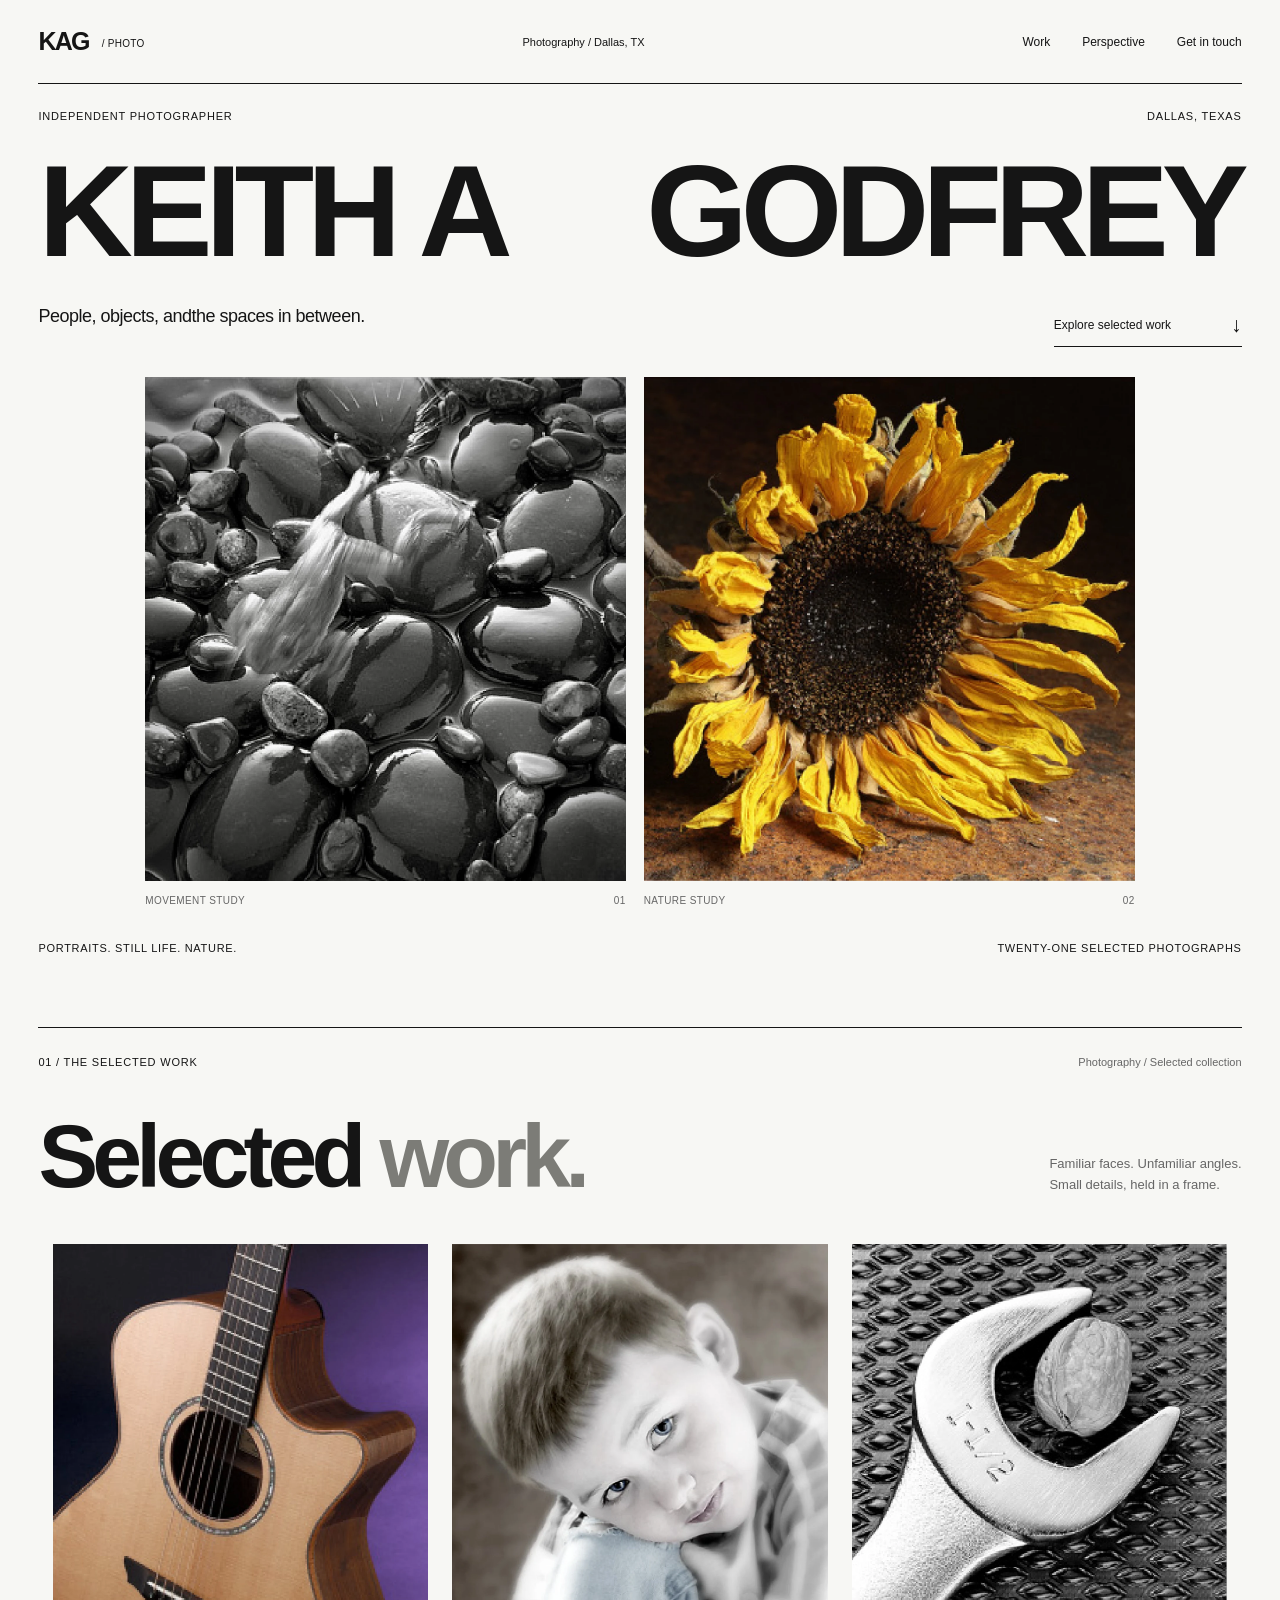
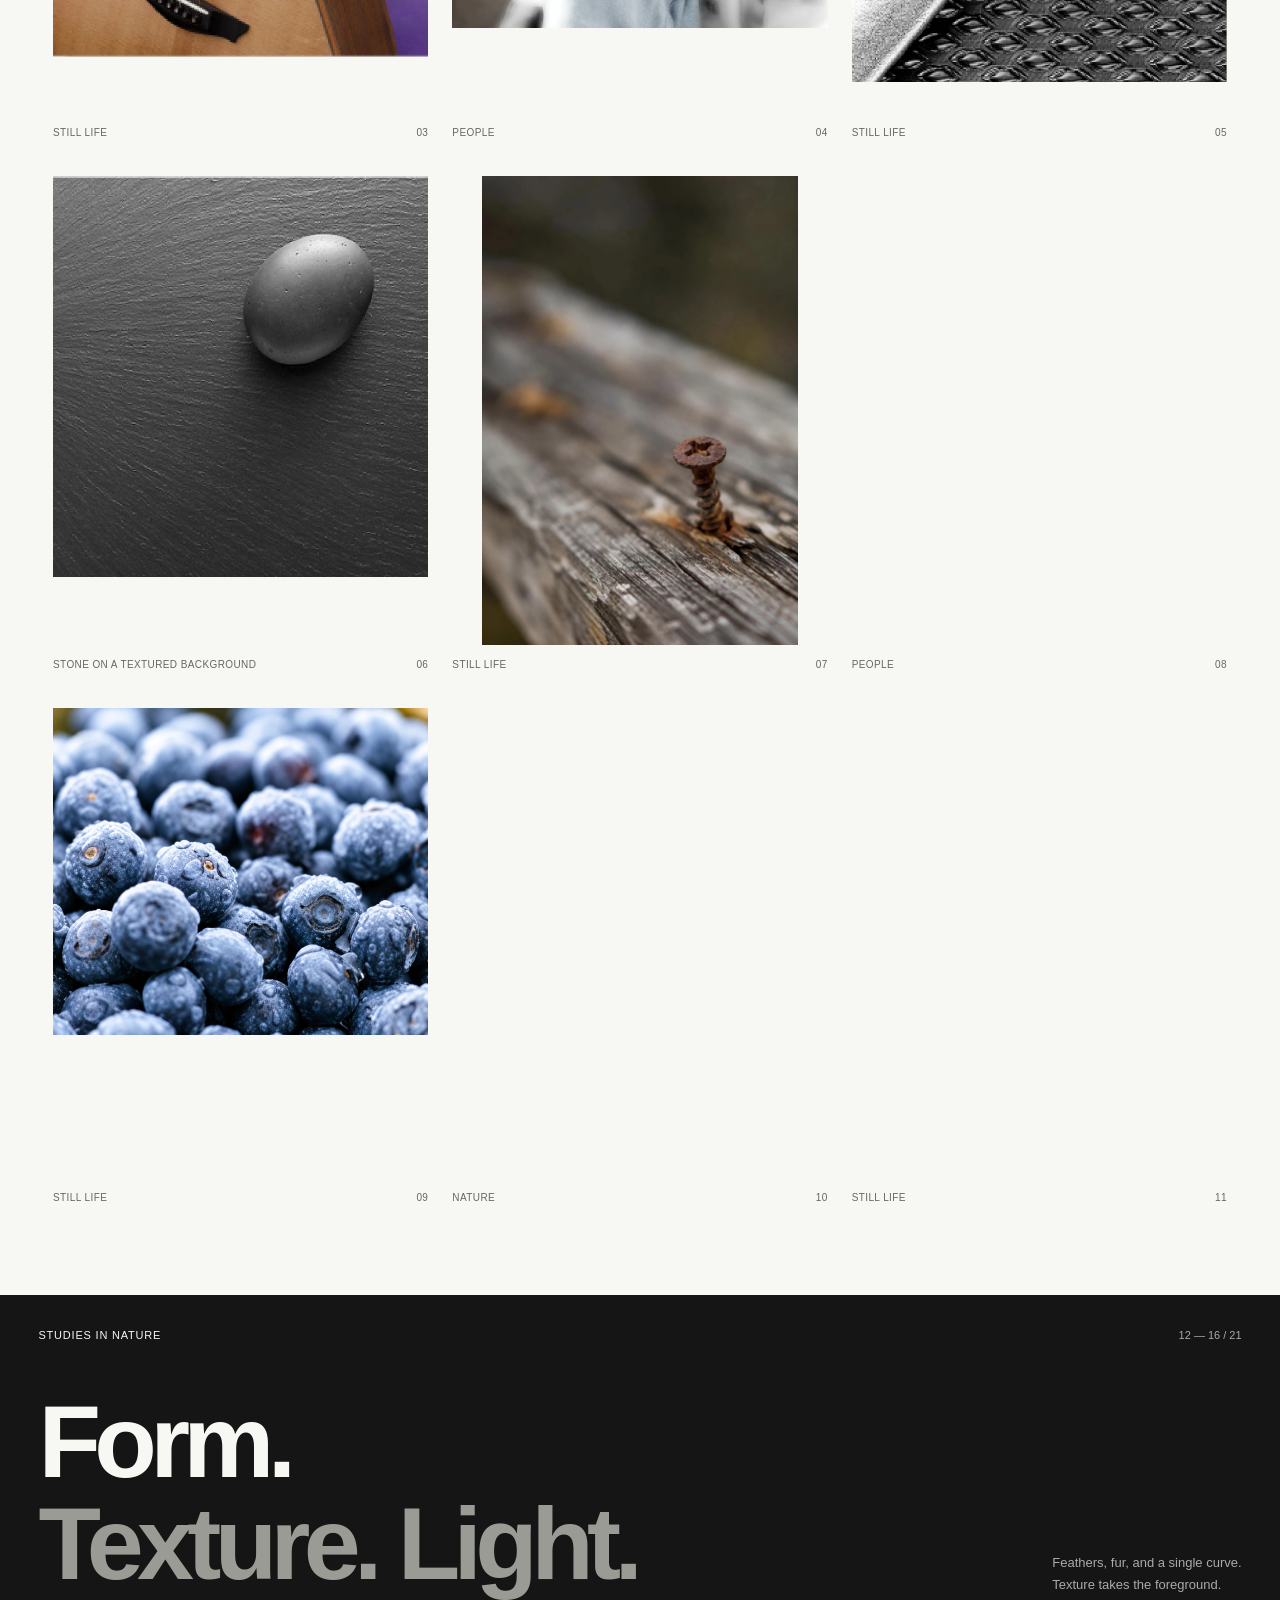
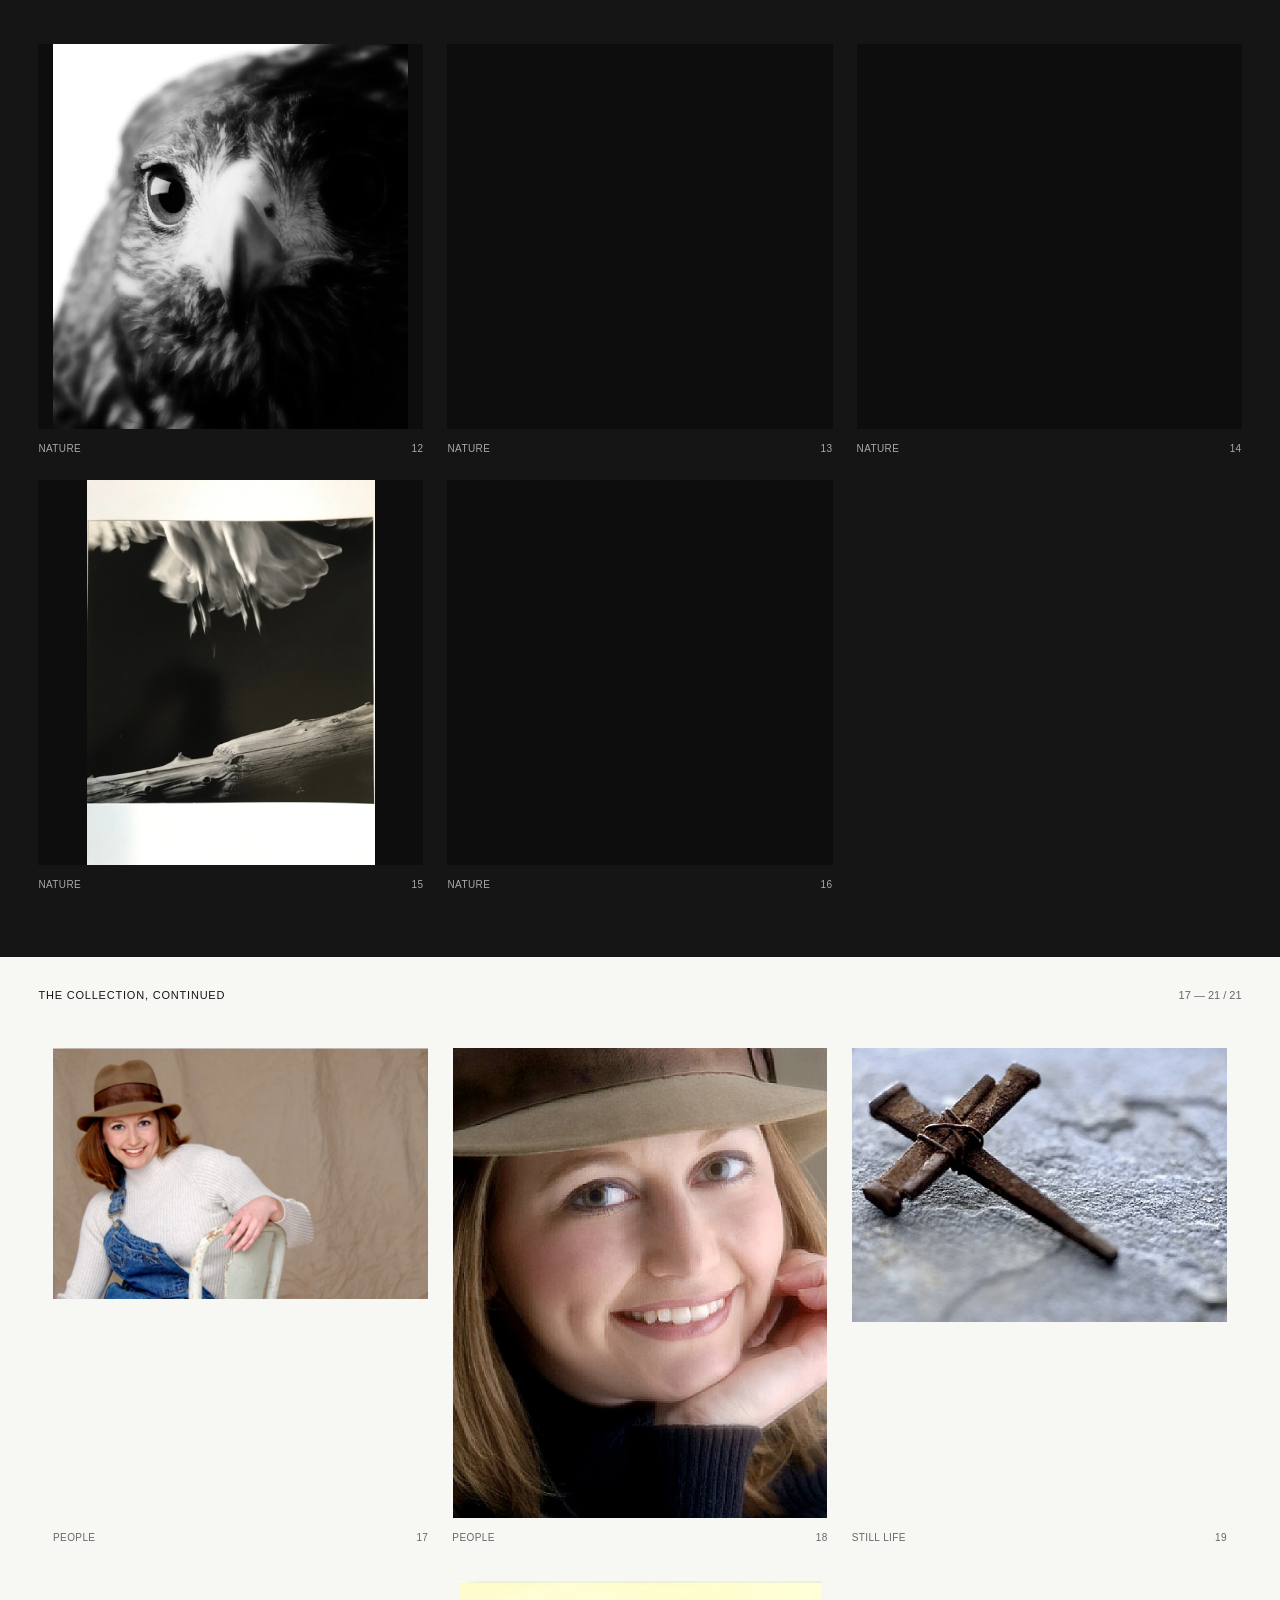
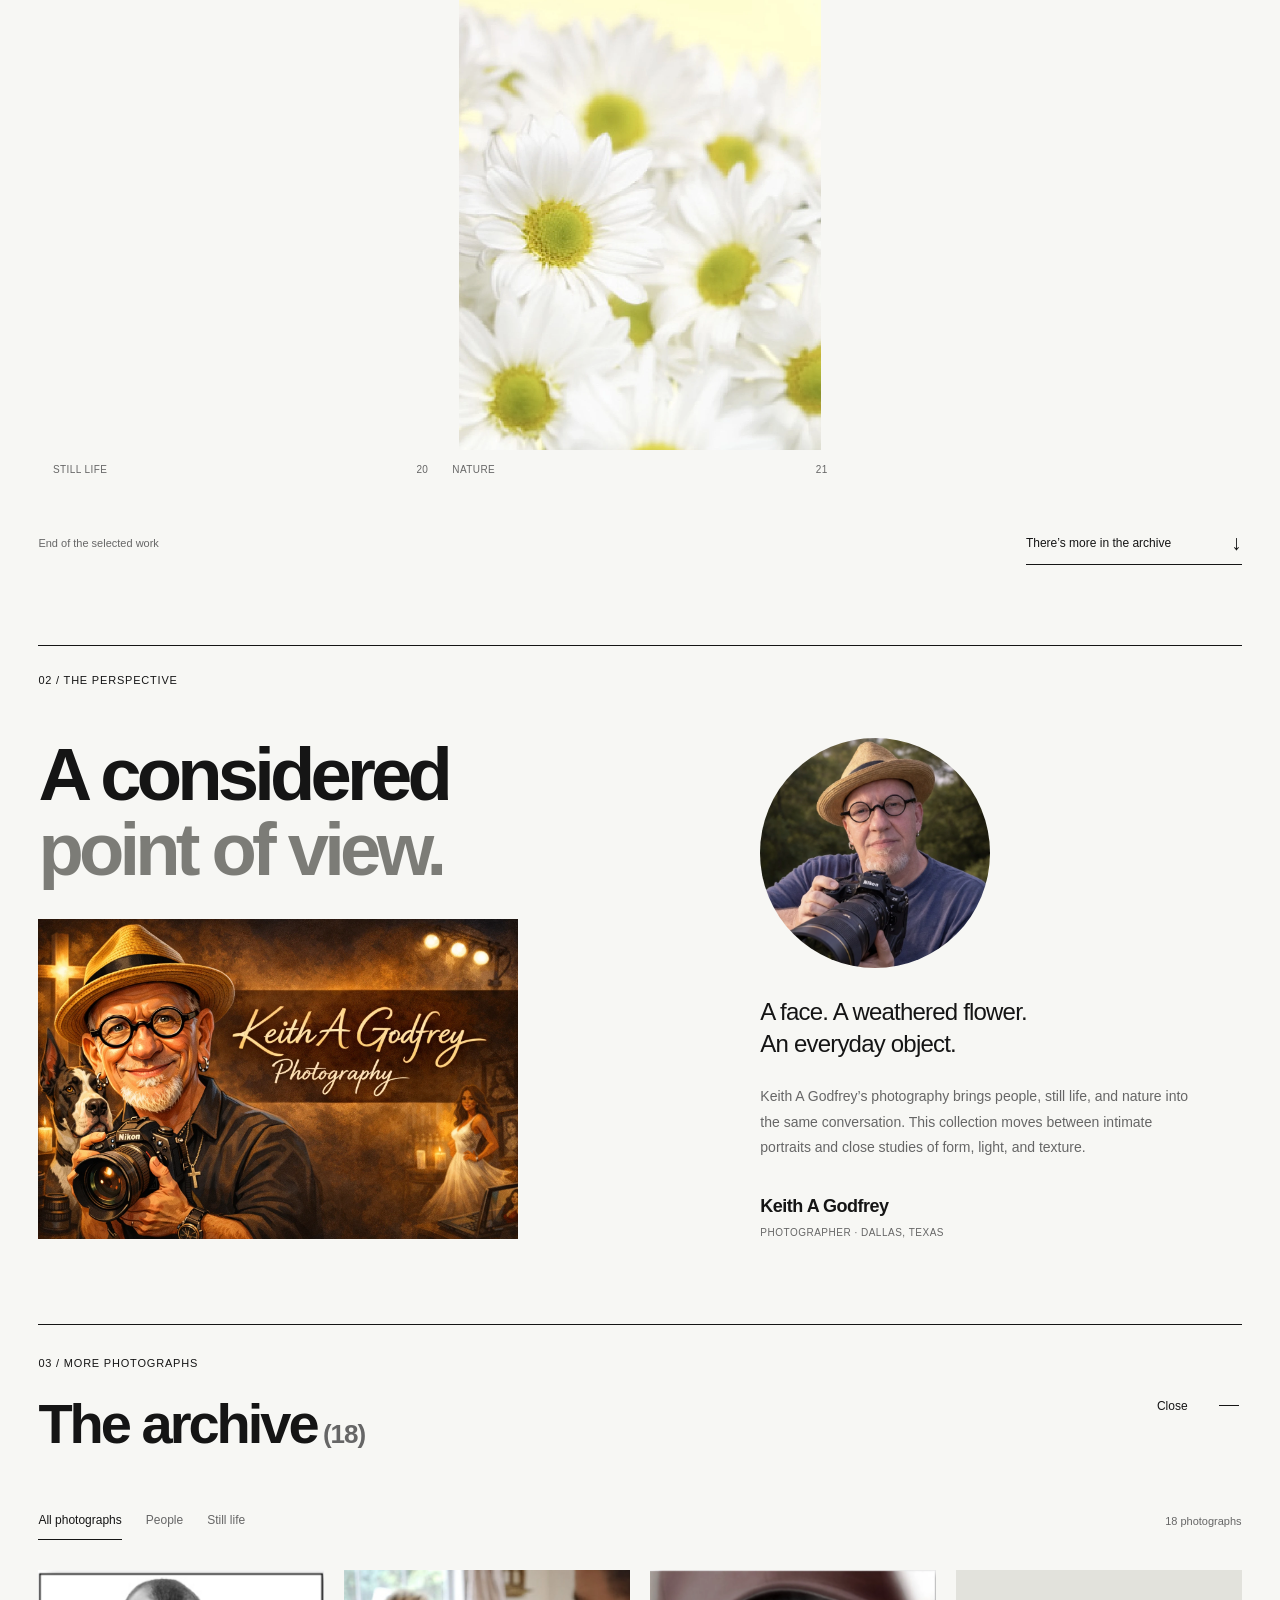
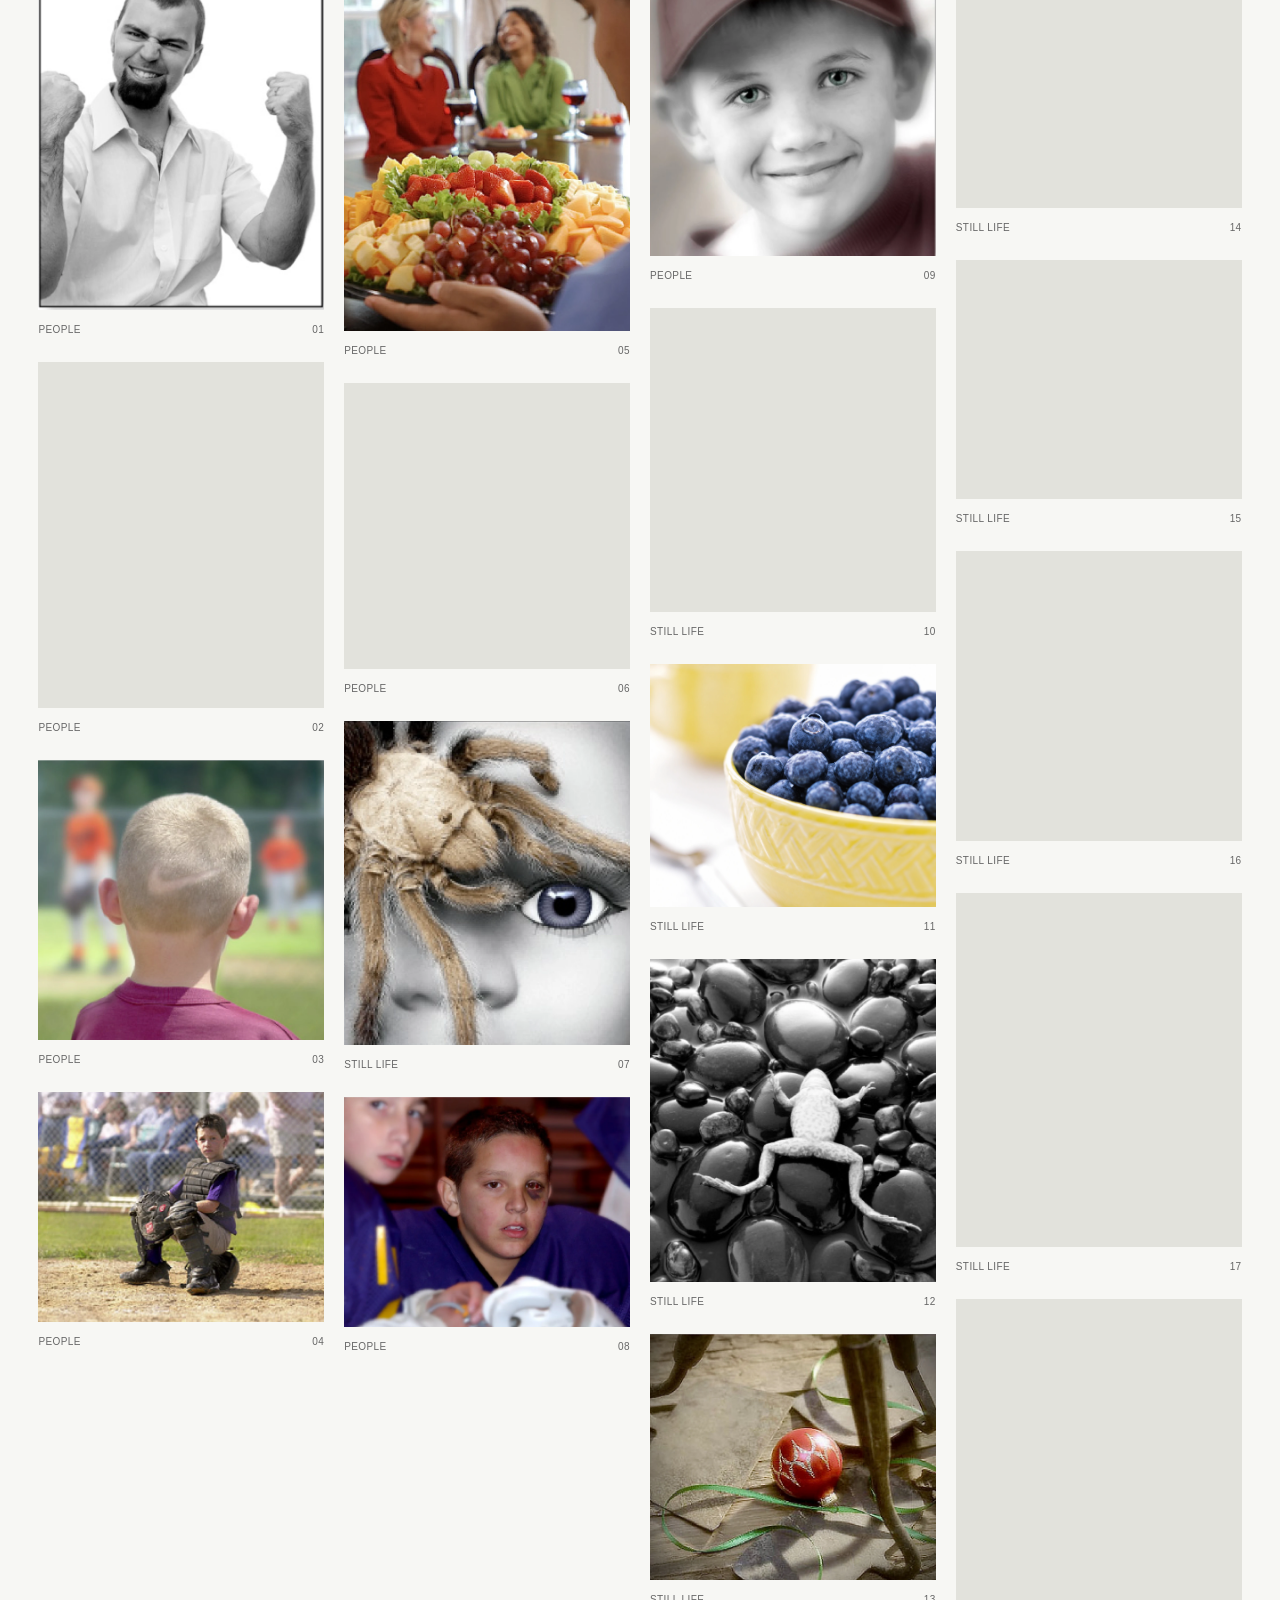
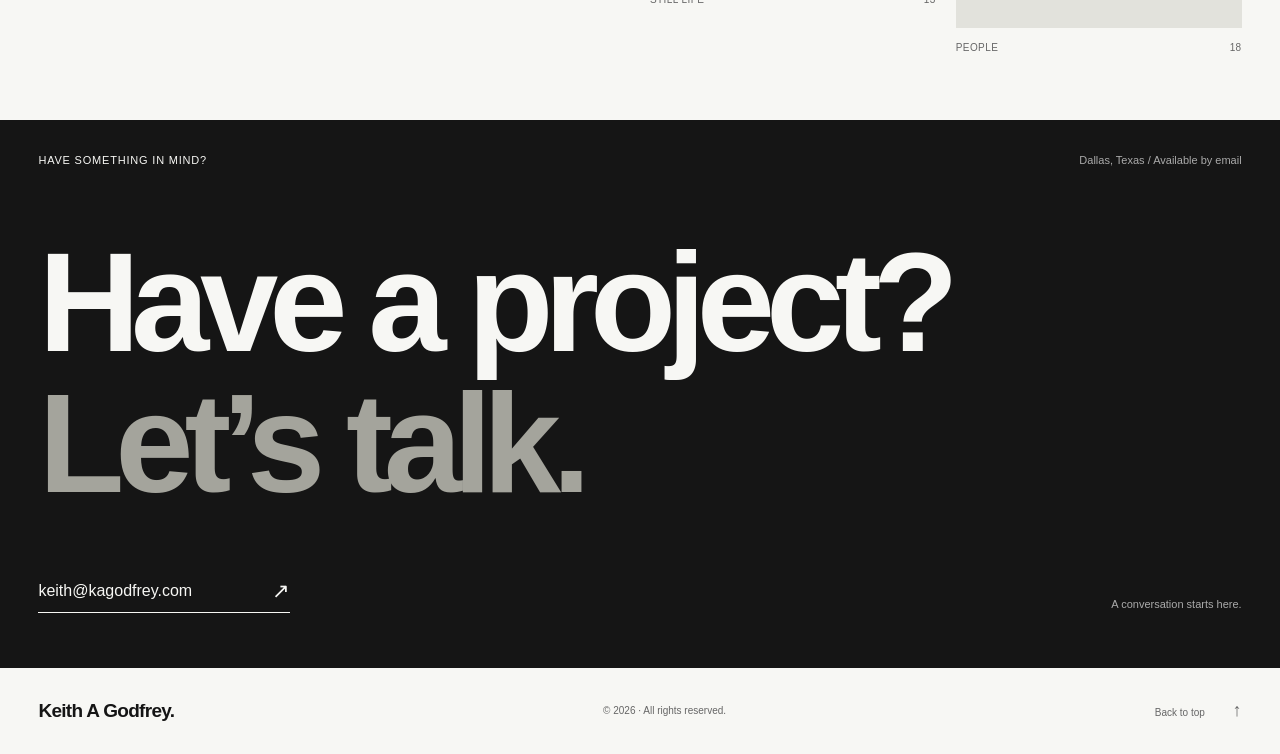
==== commit 5619f2c4: "update 10.25" ====
--- a/index.html
+++ b/index.html
@@ -8,12 +8,12 @@
   <meta property="og:type" content="website">
   <meta property="og:title" content="Keith A Godfrey — Photography">
   <meta property="og:description" content="People, objects, and the spaces in between. Photography from Dallas, Texas.">
-  <meta property="og:image" content="webp/IMG_1349.webp">
+  <meta property="og:image" content="webp/37F8B653-BC5D-4A44-9ACF-D45B3B36898E.webp">
   <meta name="twitter:card" content="summary_large_image">
   <title>Keith A Godfrey — Photographer, Dallas TX</title>
   <link rel="icon" href="favicon.svg" type="image/svg+xml">
-  <link rel="stylesheet" href="styles.css?v=6">
-  <script src="script.js?v=3" defer></script>
+  <link rel="stylesheet" href="styles.css?v=11">
+  <script src="script.js?v=8" defer></script>
 </head>
 <body>
 <a class="skip-link" href="#work">Skip to photographs</a>
@@ -28,86 +28,93 @@
     <h1 id="page-title"><span>Keith A</span> <em>Godfrey</em></h1>
     <div class="hero-intro"><p>People, objects, and<br>the spaces in between.</p><a class="line-link" href="#work">Explore selected work <span aria-hidden="true">↓</span></a></div>
     <div class="hero-images">
-      <figure class="hero-photo"><a class="image-link" href="webp/IMG_1349.webp" data-photo data-set="hero" aria-label="View portrait in a black hat"><img src="webp/IMG_1349.webp" alt="A close portrait framed by a black hat" width="1284" height="1477" fetchpriority="high"><span class="image-action">View photograph</span></a><figcaption><span>Portrait study</span><span>01 / 16</span></figcaption></figure>
-      <figure class="hero-secondary"><a class="image-link" href="webp/IMG_1368.webp" data-photo data-set="hero" aria-label="View golden sunflower"><img src="webp/IMG_1368.webp" alt="A sunflower with golden curling petals" width="1284" height="1318"><span class="image-action">View photograph</span></a><figcaption><span>Nature study</span><span>09 / 16</span></figcaption></figure>
+      <figure class="hero-photo"><a class="image-link" href="webp/37F8B653-BC5D-4A44-9ACF-D45B3B36898E.webp" data-photo data-set="hero" aria-label="View jumping frog over wet stones"><img src="webp/37F8B653-BC5D-4A44-9ACF-D45B3B36898E.webp" alt="A jumping frog above smooth wet stones" width="1284" height="1347" fetchpriority="high"><span class="image-action">View photograph</span></a><figcaption><span>Movement study</span><span>01</span></figcaption></figure>
+      <figure class="hero-secondary"><a class="image-link" href="webp/IMG_1368.webp" data-photo data-set="hero" aria-label="View golden sunflower"><img src="webp/IMG_1368.webp" alt="A sunflower with golden curling petals" width="1284" height="1318"><span class="image-action">View photograph</span></a><figcaption><span>Nature study</span><span>02</span></figcaption></figure>
     </div>
-    <div class="hero-bottom"><span>Portraits. Still life. Nature.</span><span>A collection in sixteen frames</span></div>
+    <div class="hero-bottom"><span>Portraits. Still life. Nature.</span><span>Twenty-one selected photographs</span></div>
   </section>
   <section class="selected wrap" id="work" aria-labelledby="work-title">
     <div class="section-top"><p class="eyebrow">01 / The selected work</p><span class="micro">Photography / Selected collection</span></div>
     <div class="section-title"><h2 id="work-title">Selected <em>work.</em></h2><p>Familiar faces. Unfamiliar angles.<br>Small details, held in a frame.</p></div>
     <div class="editorial-grid selection-grid">
-<figure class="photograph portrait-lead" data-category="people"><a class="image-link" href="webp/IMG_1349.webp" data-photo data-set="selection" aria-label="View portrait in a black hat"><img src="webp/IMG_1349.webp" alt="Portrait in a black hat" width="1284" height="1477" loading="lazy" decoding="async"><span class="image-action">View photograph</span></a><figcaption><span>People</span><span>01</span></figcaption></figure>
-<figure class="photograph guitar" data-category="still-life"><a class="image-link" href="webp/IMG_1363.webp" data-photo data-set="selection" aria-label="View acoustic guitar"><img src="webp/IMG_1363.webp" alt="Acoustic guitar" width="1284" height="1414" loading="lazy" decoding="async"><span class="image-action">View photograph</span></a><figcaption><span>Still Life</span><span>02</span></figcaption></figure>
-<figure class="photograph child" data-category="people"><a class="image-link" href="webp/IMG_1357.webp" data-photo data-set="selection" aria-label="View child resting their head on their hands"><img src="webp/IMG_1357.webp" alt="Child resting their head on their hands" width="1284" height="1314" loading="lazy" decoding="async"><span class="image-action">View photograph</span></a><figcaption><span>People</span><span>03</span></figcaption></figure>
-<figure class="photograph tool" data-category="still-life"><a class="image-link" href="webp/IMG_1372.webp" data-photo data-set="selection" aria-label="View wrench on a textured surface"><img src="webp/IMG_1372.webp" alt="Wrench on a textured surface" width="1284" height="1497" loading="lazy" decoding="async"><span class="image-action">View photograph</span></a><figcaption><span>Still Life</span><span>04</span></figcaption></figure>
-<figure class="photograph portrait-wide" data-category="people"><a class="image-link" href="webp/IMG_1369.webp" data-photo data-set="selection" aria-label="View black and white portrait"><img src="webp/IMG_1369.webp" alt="Black and white portrait" width="1284" height="972" loading="lazy" decoding="async"><span class="image-action">View photograph</span></a><figcaption><span>People</span><span>05</span></figcaption></figure>
-<figure class="photograph berries" data-category="still-life"><a class="image-link" href="webp/IMG_1343.webp" data-photo data-set="selection" aria-label="View fresh blueberries"><img src="webp/IMG_1343.webp" alt="Fresh blueberries" width="1284" height="1117" loading="lazy" decoding="async"><span class="image-action">View photograph</span></a><figcaption><span>Still Life</span><span>06</span></figcaption></figure>
-<figure class="photograph puppy" data-category="nature"><a class="image-link" href="webp/IMG_1360.webp" data-photo data-set="selection" aria-label="View weimaraner puppy"><img src="webp/IMG_1360.webp" alt="Weimaraner puppy" width="1284" height="1007" loading="lazy" decoding="async"><span class="image-action">View photograph</span></a><figcaption><span>Nature</span><span>07</span></figcaption></figure>
-<figure class="photograph camera" data-category="still-life"><a class="image-link" href="webp/IMG_1341.webp" data-photo data-set="selection" aria-label="View vintage camera detail"><img src="webp/IMG_1341.webp" alt="Vintage camera detail" width="1284" height="1368" loading="lazy" decoding="async"><span class="image-action">View photograph</span></a><figcaption><span>Still Life</span><span>08</span></figcaption></figure>
+
+<figure class="photograph guitar" data-category="still-life"><a class="image-link" href="webp/IMG_1363.webp" data-photo data-set="selection" aria-label="View acoustic guitar"><img src="webp/IMG_1363.webp" alt="Acoustic guitar" width="1284" height="1414" loading="lazy" decoding="async"><span class="image-action">View photograph</span></a><figcaption><span>Still Life</span><span>03</span></figcaption></figure>
+<figure class="photograph child" data-category="people"><a class="image-link" href="webp/IMG_1357.webp" data-photo data-set="selection" aria-label="View child resting their head on their hands"><img src="webp/IMG_1357.webp" alt="Child resting their head on their hands" width="1284" height="1314" loading="lazy" decoding="async"><span class="image-action">View photograph</span></a><figcaption><span>People</span><span>04</span></figcaption></figure>
+<figure class="photograph tool" data-category="still-life"><a class="image-link" href="webp/IMG_1372.webp" data-photo data-set="selection" aria-label="View wrench on a textured surface"><img src="webp/IMG_1372.webp" alt="Wrench on a textured surface" width="1284" height="1497" loading="lazy" decoding="async"><span class="image-action">View photograph</span></a><figcaption><span>Still Life</span><span>05</span></figcaption></figure>
+<figure class="photograph " data-category="still-life"><a class="image-link" href="webp/IMG_1367.webp" data-photo data-set="selection" aria-label="View stone on a textured background"><img src="webp/IMG_1367.webp" alt="Stone on a textured background" width="1284" height="1370" loading="lazy" decoding="async"><span class="image-action">View photograph</span></a><figcaption><span>Stone on a textured background</span><span>06</span></figcaption></figure>
+<figure class="photograph" data-category="still-life"><a class="image-link" href="webp/69C1B588-2F40-4C0B-9B58-9C46B7BAF4A0.webp" data-photo data-set="selection" aria-label="View a rusty nail in weathered wood"><img src="webp/69C1B588-2F40-4C0B-9B58-9C46B7BAF4A0.webp" alt="A rusty nail in weathered wood" width="1320" height="1956" loading="lazy" decoding="async"><span class="image-action">View photograph</span></a><figcaption><span>Still Life</span><span>07</span></figcaption></figure>
+<figure class="photograph portrait-wide" data-category="people"><a class="image-link" href="webp/IMG_1369.webp" data-photo data-set="selection" aria-label="View black and white portrait"><img src="webp/IMG_1369.webp" alt="Black and white portrait" width="1284" height="972" loading="lazy" decoding="async"><span class="image-action">View photograph</span></a><figcaption><span>People</span><span>08</span></figcaption></figure>
+<figure class="photograph berries" data-category="still-life"><a class="image-link" href="webp/IMG_1343-enhanced.webp" data-photo data-set="selection" aria-label="View fresh blueberries"><img src="webp/IMG_1343-enhanced.webp" alt="Fresh blueberries" width="1344" height="1170" loading="lazy" decoding="async"><span class="image-action">View photograph</span></a><figcaption><span>Still Life</span><span>09</span></figcaption></figure>
+<figure class="photograph puppy" data-category="nature"><a class="image-link" href="webp/IMG_1360.webp" data-photo data-set="selection" aria-label="View weimaraner puppy"><img src="webp/IMG_1360.webp" alt="Weimaraner puppy" width="1284" height="1007" loading="lazy" decoding="async"><span class="image-action">View photograph</span></a><figcaption><span>Nature</span><span>10</span></figcaption></figure>
+<figure class="photograph camera" data-category="still-life"><a class="image-link" href="webp/IMG_1341.webp" data-photo data-set="selection" aria-label="View vintage camera detail"><img src="webp/IMG_1341.webp" alt="Vintage camera detail" width="1284" height="1368" loading="lazy" decoding="async"><span class="image-action">View photograph</span></a><figcaption><span>Still Life</span><span>11</span></figcaption></figure>
     </div>
   </section>
   <section class="night" aria-labelledby="night-title"><div class="wrap">
-    <div class="section-top"><p class="eyebrow">Studies in nature</p><span class="micro">09 — 11 / 16</span></div>
-    <div class="night-heading"><h2 id="night-title">Form.<br><em>Texture. Light.</em></h2><p>Petals, feathers, and a single curve.<br>Texture takes the foreground.</p></div>
+    <div class="section-top"><p class="eyebrow">Studies in nature</p><span class="micro">12 — 16 / 21</span></div>
+    <div class="night-heading"><h2 id="night-title">Form.<br><em>Texture. Light.</em></h2><p>Feathers, fur, and a single curve.<br>Texture takes the foreground.</p></div>
     <div class="night-grid selection-grid">
-<figure class="photograph sunflower" data-category="nature"><a class="image-link" href="webp/IMG_1368.webp" data-photo data-set="selection" aria-label="View golden sunflower"><img src="webp/IMG_1368.webp" alt="Golden sunflower" width="1284" height="1318" loading="lazy" decoding="async"><span class="image-action">View photograph</span></a><figcaption><span>Nature</span><span>09</span></figcaption></figure>
-<figure class="photograph bird" data-category="nature"><a class="image-link" href="webp/IMG_1352.webp" data-photo data-set="selection" aria-label="View close-up of a bird"><img src="webp/IMG_1352.webp" alt="Close-up of a bird" width="1284" height="1393" loading="lazy" decoding="async"><span class="image-action">View photograph</span></a><figcaption><span>Nature</span><span>10</span></figcaption></figure>
-<figure class="photograph snake" data-category="nature"><a class="image-link" href="webp/IMG_1366.webp" data-photo data-set="selection" aria-label="View snake against a black background"><img src="webp/IMG_1366.webp" alt="Snake against a black background" width="1284" height="1272" loading="lazy" decoding="async"><span class="image-action">View photograph</span></a><figcaption><span>Nature</span><span>11</span></figcaption></figure>
+
+<figure class="photograph bird" data-category="nature"><a class="image-link" href="webp/IMG_1352.webp" data-photo data-set="selection" aria-label="View close-up of a bird"><img src="webp/IMG_1352.webp" alt="Close-up of a bird" width="1284" height="1393" loading="lazy" decoding="async"><span class="image-action">View photograph</span></a><figcaption><span>Nature</span><span>12</span></figcaption></figure>
+<figure class="photograph snake" data-category="nature"><a class="image-link" href="webp/IMG_1366.webp" data-photo data-set="selection" aria-label="View snake against a black background"><img src="webp/IMG_1366.webp" alt="Snake against a black background" width="1284" height="1272" loading="lazy" decoding="async"><span class="image-action">View photograph</span></a><figcaption><span>Nature</span><span>13</span></figcaption></figure>
+<figure class="photograph" data-category="nature"><a class="image-link" href="webp/A856D623-86CC-487A-A4A2-11B1F2D92198_1_102_o.webp" data-photo data-set="selection" aria-label="View close portrait of a spotted dog"><img src="webp/A856D623-86CC-487A-A4A2-11B1F2D92198_1_102_o.webp" alt="Close portrait of a spotted dog" width="1536" height="2048" loading="lazy" decoding="async"><span class="image-action">View photograph</span></a><figcaption><span>Nature</span><span>14</span></figcaption></figure>
+<figure class="photograph" data-category="nature"><a class="image-link" href="webp/A9013C37-D2E4-469E-9DE0-FD97A27552C6_1_102_o.webp" data-photo data-set="selection" aria-label="View a bird lifting off above a branch"><img src="webp/A9013C37-D2E4-469E-9DE0-FD97A27552C6_1_102_o.webp" alt="A bird lifting off above a branch" width="1536" height="2048" loading="lazy" decoding="async"><span class="image-action">View photograph</span></a><figcaption><span>Nature</span><span>15</span></figcaption></figure>
+<figure class="photograph" data-category="nature"><a class="image-link" href="webp/DAC0133D-0E4E-42AF-8756-302FD04EECF4_1_102_o.webp" data-photo data-set="selection" aria-label="View black and white portrait of a bird of prey"><img src="webp/DAC0133D-0E4E-42AF-8756-302FD04EECF4_1_102_o.webp" alt="Black and white portrait of a bird of prey" width="1536" height="2048" loading="lazy" decoding="async"><span class="image-action">View photograph</span></a><figcaption><span>Nature</span><span>16</span></figcaption></figure>
     </div>
   </div></section>
   <section class="second-edit wrap" aria-label="More selected photographs">
-    <div class="section-top"><p class="eyebrow">The collection, continued</p><span class="micro">12 — 16 / 16</span></div>
+    <div class="section-top"><p class="eyebrow">The collection, continued</p><span class="micro">17 — 21 / 21</span></div>
     <div class="editorial-grid selection-grid">
-<figure class="photograph seated" data-category="people"><a class="image-link" href="webp/IMG_1356.webp" data-photo data-set="selection" aria-label="View portrait with a hat and chair"><img src="webp/IMG_1356.webp" alt="Portrait with a hat and chair" width="1284" height="858" loading="lazy" decoding="async"><span class="image-action">View photograph</span></a><figcaption><span>People</span><span>12</span></figcaption></figure>
-<figure class="photograph smile" data-category="people"><a class="image-link" href="webp/IMG_1355.webp" data-photo data-set="selection" aria-label="View smiling portrait in a hat"><img src="webp/IMG_1355.webp" alt="Smiling portrait in a hat" width="1023" height="1284" loading="lazy" decoding="async"><span class="image-action">View photograph</span></a><figcaption><span>People</span><span>13</span></figcaption></figure>
-<figure class="photograph cross" data-category="still-life"><a class="image-link" href="webp/IMG_1359.webp" data-photo data-set="selection" aria-label="View wooden cross on fabric"><img src="webp/IMG_1359.webp" alt="Wooden cross on fabric" width="1284" height="935" loading="lazy" decoding="async"><span class="image-action">View photograph</span></a><figcaption><span>Still Life</span><span>14</span></figcaption></figure>
-<figure class="photograph headstock" data-category="still-life"><a class="image-link" href="webp/IMG_1364.webp" data-photo data-set="selection" aria-label="View guitar headstock"><img src="webp/IMG_1364.webp" alt="Guitar headstock" width="1284" height="1745" loading="lazy" decoding="async"><span class="image-action">View photograph</span></a><figcaption><span>Still Life</span><span>15</span></figcaption></figure>
-<figure class="photograph daisies" data-category="nature"><a class="image-link" href="webp/IMG_1346.webp" data-photo data-set="selection" aria-label="View white daisies"><img src="webp/IMG_1346.webp" alt="White daisies" width="1284" height="1667" loading="lazy" decoding="async"><span class="image-action">View photograph</span></a><figcaption><span>Nature</span><span>16</span></figcaption></figure>
+<figure class="photograph seated" data-category="people"><a class="image-link" href="webp/IMG_1356.webp" data-photo data-set="selection" aria-label="View portrait with a hat and chair"><img src="webp/IMG_1356.webp" alt="Portrait with a hat and chair" width="1284" height="858" loading="lazy" decoding="async"><span class="image-action">View photograph</span></a><figcaption><span>People</span><span>17</span></figcaption></figure>
+<figure class="photograph smile" data-category="people"><a class="image-link" href="webp/IMG_1355.webp" data-photo data-set="selection" aria-label="View smiling portrait in a hat"><img src="webp/IMG_1355.webp" alt="Smiling portrait in a hat" width="1023" height="1284" loading="lazy" decoding="async"><span class="image-action">View photograph</span></a><figcaption><span>People</span><span>18</span></figcaption></figure>
+<figure class="photograph cross" data-category="still-life"><a class="image-link" href="webp/IMG_1359.webp" data-photo data-set="selection" aria-label="View wooden cross on fabric"><img src="webp/IMG_1359.webp" alt="Wooden cross on fabric" width="1284" height="935" loading="lazy" decoding="async"><span class="image-action">View photograph</span></a><figcaption><span>Still Life</span><span>19</span></figcaption></figure>
+<figure class="photograph headstock" data-category="still-life"><a class="image-link" href="webp/IMG_1364.webp" data-photo data-set="selection" aria-label="View guitar headstock"><img src="webp/IMG_1364.webp" alt="Guitar headstock" width="1284" height="1745" loading="lazy" decoding="async"><span class="image-action">View photograph</span></a><figcaption><span>Still Life</span><span>20</span></figcaption></figure>
+<figure class="photograph daisies" data-category="nature"><a class="image-link" href="webp/IMG_1346.webp" data-photo data-set="selection" aria-label="View white daisies"><img src="webp/IMG_1346.webp" alt="White daisies" width="1284" height="1667" loading="lazy" decoding="async"><span class="image-action">View photograph</span></a><figcaption><span>Nature</span><span>21</span></figcaption></figure>
     </div>
     <div class="selection-end"><span>End of the selected work</span><a href="#archive" class="line-link">There’s more in the archive <span aria-hidden="true">↓</span></a></div>
   </section>
   <section class="perspective wrap" id="perspective" aria-labelledby="perspective-title">
     <p class="eyebrow">02 / The perspective</p>
-    <div class="perspective-layout"><h2 id="perspective-title">A considered<br><em>point of view.</em></h2><div class="perspective-copy"><p class="large-copy">A face. A weathered flower.<br>An everyday object.</p><p>Keith A Godfrey’s photography brings people, still life, and nature into the same conversation. This collection moves between intimate portraits and close studies of form, light, and texture.</p><div class="signature">Keith A Godfrey<span>Photographer · Dallas, Texas</span></div></div></div>
+    <div class="perspective-layout"><div class="perspective-identity"><h2 id="perspective-title">A considered<br><em>point of view.</em></h2><img class="studio-signature" src="webp/28E11009-174F-4DEA-B518-58CD06EB2391.webp" alt="Keith A Godfrey Photography — illustrated studio logo" width="1536" height="1024" loading="lazy"></div><div class="perspective-copy"><img class="photographer-portrait" src="webp/277E61DE-E8A6-4FC8-8D17-614B6A5336E9.webp" alt="Keith Godfrey holding his camera outdoors" width="1320" height="1967" loading="lazy"><p class="large-copy">A face. A weathered flower.<br>An everyday object.</p><p>Keith A Godfrey’s photography brings people, still life, and nature into the same conversation. This collection moves between intimate portraits and close studies of form, light, and texture.</p><div class="signature">Keith A Godfrey<span>Photographer · Dallas, Texas</span></div></div></div>
   </section>
   <section class="archive wrap" id="archive" aria-labelledby="archive-title">
-    <details class="archive-details"><summary><span><span class="eyebrow">03 / The complete collection</span><span id="archive-title" class="archive-title">The archive<em> (34)</em></span></span><span class="archive-toggle"><span class="open-label">Explore</span><span class="close-label">Close</span><span class="toggle-symbol" aria-hidden="true"></span></span></summary>
-    <div class="archive-content"><div class="archive-toolbar"><div class="filters" role="group" aria-label="Filter archive" hidden><button type="button" data-filter="all" aria-pressed="true">All photographs</button><button type="button" data-filter="people" aria-pressed="false">People</button><button type="button" data-filter="still-life" aria-pressed="false">Still life</button><button type="button" data-filter="nature" aria-pressed="false">Nature</button></div><span class="archive-count" aria-live="polite">34 photographs</span></div><div class="archive-grid">
-<figure class="photograph " data-category="people"><a class="image-link" href="webp/IMG_1349.webp" data-photo data-set="archive" aria-label="View portrait in a black hat"><img src="webp/IMG_1349.webp" alt="Portrait in a black hat" width="1284" height="1477" loading="lazy" decoding="async"><span class="image-action">View photograph</span></a><figcaption><span>People</span><span>01</span></figcaption></figure>
-<figure class="photograph " data-category="nature"><a class="image-link" href="webp/IMG_1368.webp" data-photo data-set="archive" aria-label="View golden sunflower"><img src="webp/IMG_1368.webp" alt="Golden sunflower" width="1284" height="1318" loading="lazy" decoding="async"><span class="image-action">View photograph</span></a><figcaption><span>Nature</span><span>02</span></figcaption></figure>
-<figure class="photograph " data-category="still-life"><a class="image-link" href="webp/IMG_1363.webp" data-photo data-set="archive" aria-label="View acoustic guitar"><img src="webp/IMG_1363.webp" alt="Acoustic guitar" width="1284" height="1414" loading="lazy" decoding="async"><span class="image-action">View photograph</span></a><figcaption><span>Still Life</span><span>03</span></figcaption></figure>
-<figure class="photograph " data-category="people"><a class="image-link" href="webp/IMG_1357.webp" data-photo data-set="archive" aria-label="View child resting their head on their hands"><img src="webp/IMG_1357.webp" alt="Child resting their head on their hands" width="1284" height="1314" loading="lazy" decoding="async"><span class="image-action">View photograph</span></a><figcaption><span>People</span><span>04</span></figcaption></figure>
-<figure class="photograph " data-category="nature"><a class="image-link" href="webp/IMG_1352.webp" data-photo data-set="archive" aria-label="View close-up of a bird"><img src="webp/IMG_1352.webp" alt="Close-up of a bird" width="1284" height="1393" loading="lazy" decoding="async"><span class="image-action">View photograph</span></a><figcaption><span>Nature</span><span>05</span></figcaption></figure>
-<figure class="photograph " data-category="still-life"><a class="image-link" href="webp/IMG_1343.webp" data-photo data-set="archive" aria-label="View fresh blueberries"><img src="webp/IMG_1343.webp" alt="Fresh blueberries" width="1284" height="1117" loading="lazy" decoding="async"><span class="image-action">View photograph</span></a><figcaption><span>Still Life</span><span>06</span></figcaption></figure>
-<figure class="photograph " data-category="people"><a class="image-link" href="webp/IMG_1369.webp" data-photo data-set="archive" aria-label="View black and white portrait"><img src="webp/IMG_1369.webp" alt="Black and white portrait" width="1284" height="972" loading="lazy" decoding="async"><span class="image-action">View photograph</span></a><figcaption><span>People</span><span>07</span></figcaption></figure>
-<figure class="photograph " data-category="still-life"><a class="image-link" href="webp/IMG_1372.webp" data-photo data-set="archive" aria-label="View wrench on a textured surface"><img src="webp/IMG_1372.webp" alt="Wrench on a textured surface" width="1284" height="1497" loading="lazy" decoding="async"><span class="image-action">View photograph</span></a><figcaption><span>Still Life</span><span>08</span></figcaption></figure>
-<figure class="photograph " data-category="nature"><a class="image-link" href="webp/IMG_1360.webp" data-photo data-set="archive" aria-label="View weimaraner puppy"><img src="webp/IMG_1360.webp" alt="Weimaraner puppy" width="1284" height="1007" loading="lazy" decoding="async"><span class="image-action">View photograph</span></a><figcaption><span>Nature</span><span>09</span></figcaption></figure>
-<figure class="photograph " data-category="people"><a class="image-link" href="webp/IMG_1356.webp" data-photo data-set="archive" aria-label="View portrait with a hat and chair"><img src="webp/IMG_1356.webp" alt="Portrait with a hat and chair" width="1284" height="858" loading="lazy" decoding="async"><span class="image-action">View photograph</span></a><figcaption><span>People</span><span>10</span></figcaption></figure>
-<figure class="photograph " data-category="still-life"><a class="image-link" href="webp/IMG_1341.webp" data-photo data-set="archive" aria-label="View vintage camera detail"><img src="webp/IMG_1341.webp" alt="Vintage camera detail" width="1284" height="1368" loading="lazy" decoding="async"><span class="image-action">View photograph</span></a><figcaption><span>Still Life</span><span>11</span></figcaption></figure>
-<figure class="photograph " data-category="nature"><a class="image-link" href="webp/IMG_1366.webp" data-photo data-set="archive" aria-label="View snake against a black background"><img src="webp/IMG_1366.webp" alt="Snake against a black background" width="1284" height="1272" loading="lazy" decoding="async"><span class="image-action">View photograph</span></a><figcaption><span>Nature</span><span>12</span></figcaption></figure>
-<figure class="photograph " data-category="people"><a class="image-link" href="webp/IMG_1337.webp" data-photo data-set="archive" aria-label="View man posing with raised fists"><img src="webp/IMG_1337.webp" alt="Man posing with raised fists" width="1284" height="1527" loading="lazy" decoding="async"><span class="image-action">View photograph</span></a><figcaption><span>People</span><span>13</span></figcaption></figure>
-<figure class="photograph " data-category="people"><a class="image-link" href="webp/IMG_1338.webp" data-photo data-set="archive" aria-label="View soft-focus portrait of a child"><img src="webp/IMG_1338.webp" alt="Soft-focus portrait of a child" width="1284" height="1556" loading="lazy" decoding="async"><span class="image-action">View photograph</span></a><figcaption><span>People</span><span>14</span></figcaption></figure>
-<figure class="photograph " data-category="people"><a class="image-link" href="webp/IMG_1339.webp" data-photo data-set="archive" aria-label="View child watching a game"><img src="webp/IMG_1339.webp" alt="Child watching a game" width="1284" height="1256" loading="lazy" decoding="async"><span class="image-action">View photograph</span></a><figcaption><span>People</span><span>15</span></figcaption></figure>
-<figure class="photograph " data-category="people"><a class="image-link" href="webp/IMG_1340.webp" data-photo data-set="archive" aria-label="View young baseball catcher"><img src="webp/IMG_1340.webp" alt="Young baseball catcher" width="1284" height="1034" loading="lazy" decoding="async"><span class="image-action">View photograph</span></a><figcaption><span>People</span><span>16</span></figcaption></figure>
-<figure class="photograph " data-category="people"><a class="image-link" href="webp/IMG_1344.webp" data-photo data-set="archive" aria-label="View people gathered around a table"><img src="webp/IMG_1344.webp" alt="People gathered around a table" width="1284" height="1621" loading="lazy" decoding="async"><span class="image-action">View photograph</span></a><figcaption><span>People</span><span>17</span></figcaption></figure>
-<figure class="photograph " data-category="people"><a class="image-link" href="webp/IMG_1345.webp" data-photo data-set="archive" aria-label="View two children wearing baseball caps"><img src="webp/IMG_1345.webp" alt="Two children wearing baseball caps" width="1284" height="1284" loading="lazy" decoding="async"><span class="image-action">View photograph</span></a><figcaption><span>People</span><span>18</span></figcaption></figure>
-<figure class="photograph " data-category="still-life"><a class="image-link" href="webp/IMG_1350.webp" data-photo data-set="archive" aria-label="View doll with a spider"><img src="webp/IMG_1350.webp" alt="Doll with a spider" width="1284" height="1457" loading="lazy" decoding="async"><span class="image-action">View photograph</span></a><figcaption><span>Still Life</span><span>19</span></figcaption></figure>
-<figure class="photograph " data-category="people"><a class="image-link" href="webp/IMG_1354.webp" data-photo data-set="archive" aria-label="View child at a gathering"><img src="webp/IMG_1354.webp" alt="Child at a gathering" width="1284" height="1032" loading="lazy" decoding="async"><span class="image-action">View photograph</span></a><figcaption><span>People</span><span>20</span></figcaption></figure>
-<figure class="photograph " data-category="people"><a class="image-link" href="webp/IMG_1355.webp" data-photo data-set="archive" aria-label="View smiling portrait in a hat"><img src="webp/IMG_1355.webp" alt="Smiling portrait in a hat" width="1023" height="1284" loading="lazy" decoding="async"><span class="image-action">View photograph</span></a><figcaption><span>People</span><span>21</span></figcaption></figure>
-<figure class="photograph " data-category="people"><a class="image-link" href="webp/IMG_1371.webp" data-photo data-set="archive" aria-label="View black and white portrait in a baseball cap"><img src="webp/IMG_1371.webp" alt="Black and white portrait in a baseball cap" width="1284" height="1285" loading="lazy" decoding="async"><span class="image-action">View photograph</span></a><figcaption><span>People</span><span>22</span></figcaption></figure>
-<figure class="photograph " data-category="still-life"><a class="image-link" href="webp/IMG_1336.webp" data-photo data-set="archive" aria-label="View lace detail on a table"><img src="webp/IMG_1336.webp" alt="Lace detail on a table" width="1284" height="1364" loading="lazy" decoding="async"><span class="image-action">View photograph</span></a><figcaption><span>Still Life</span><span>23</span></figcaption></figure>
-<figure class="photograph " data-category="still-life"><a class="image-link" href="webp/IMG_1342.webp" data-photo data-set="archive" aria-label="View blueberries in a yellow bowl"><img src="webp/IMG_1342.webp" alt="Blueberries in a yellow bowl" width="1284" height="1093" loading="lazy" decoding="async"><span class="image-action">View photograph</span></a><figcaption><span>Still Life</span><span>24</span></figcaption></figure>
-<figure class="photograph " data-category="nature"><a class="image-link" href="webp/IMG_1346.webp" data-photo data-set="archive" aria-label="View white daisies"><img src="webp/IMG_1346.webp" alt="White daisies" width="1284" height="1667" loading="lazy" decoding="async"><span class="image-action">View photograph</span></a><figcaption><span>Nature</span><span>25</span></figcaption></figure>
-<figure class="photograph " data-category="still-life"><a class="image-link" href="webp/IMG_1348.webp" data-photo data-set="archive" aria-label="View small figure among dark stones"><img src="webp/IMG_1348.webp" alt="Small figure among dark stones" width="1284" height="1450" loading="lazy" decoding="async"><span class="image-action">View photograph</span></a><figcaption><span>Still Life</span><span>26</span></figcaption></figure>
-<figure class="photograph " data-category="still-life"><a class="image-link" href="webp/IMG_1351.webp" data-photo data-set="archive" aria-label="View red ornament and green ribbon"><img src="webp/IMG_1351.webp" alt="Red ornament and green ribbon" width="1284" height="1106" loading="lazy" decoding="async"><span class="image-action">View photograph</span></a><figcaption><span>Still Life</span><span>27</span></figcaption></figure>
-<figure class="photograph " data-category="still-life"><a class="image-link" href="webp/IMG_1358.webp" data-photo data-set="archive" aria-label="View skeleton in a top hat"><img src="webp/IMG_1358.webp" alt="Skeleton in a top hat" width="1284" height="1070" loading="lazy" decoding="async"><span class="image-action">View photograph</span></a><figcaption><span>Still Life</span><span>28</span></figcaption></figure>
-<figure class="photograph " data-category="still-life"><a class="image-link" href="webp/IMG_1359.webp" data-photo data-set="archive" aria-label="View wooden cross on fabric"><img src="webp/IMG_1359.webp" alt="Wooden cross on fabric" width="1284" height="935" loading="lazy" decoding="async"><span class="image-action">View photograph</span></a><figcaption><span>Still Life</span><span>29</span></figcaption></figure>
-<figure class="photograph " data-category="still-life"><a class="image-link" href="webp/IMG_1361.webp" data-photo data-set="archive" aria-label="View dried rose on dark fabric"><img src="webp/IMG_1361.webp" alt="Dried rose on dark fabric" width="1284" height="1072" loading="lazy" decoding="async"><span class="image-action">View photograph</span></a><figcaption><span>Still Life</span><span>30</span></figcaption></figure>
-<figure class="photograph " data-category="still-life"><a class="image-link" href="webp/IMG_1362.webp" data-photo data-set="archive" aria-label="View toy soldiers"><img src="webp/IMG_1362.webp" alt="Toy soldiers" width="1284" height="1303" loading="lazy" decoding="async"><span class="image-action">View photograph</span></a><figcaption><span>Still Life</span><span>31</span></figcaption></figure>
-<figure class="photograph " data-category="still-life"><a class="image-link" href="webp/IMG_1364.webp" data-photo data-set="archive" aria-label="View guitar headstock"><img src="webp/IMG_1364.webp" alt="Guitar headstock" width="1284" height="1745" loading="lazy" decoding="async"><span class="image-action">View photograph</span></a><figcaption><span>Still Life</span><span>32</span></figcaption></figure>
-<figure class="photograph " data-category="still-life"><a class="image-link" href="webp/IMG_1367.webp" data-photo data-set="archive" aria-label="View egg on a textured surface"><img src="webp/IMG_1367.webp" alt="Egg on a textured surface" width="1284" height="1370" loading="lazy" decoding="async"><span class="image-action">View photograph</span></a><figcaption><span>Still Life</span><span>33</span></figcaption></figure>
-<figure class="photograph " data-category="still-life"><a class="image-link" href="webp/IMG_1370.webp" data-photo data-set="archive" aria-label="View golf ball on a tee"><img src="webp/IMG_1370.webp" alt="Golf ball on a tee" width="1284" height="1590" loading="lazy" decoding="async"><span class="image-action">View photograph</span></a><figcaption><span>Still Life</span><span>34</span></figcaption></figure>
+    <details class="archive-details" open><summary><span><span class="eyebrow">03 / More photographs</span><span id="archive-title" class="archive-title">The archive<em> (18)</em></span></span><span class="archive-toggle"><span class="open-label">Explore</span><span class="close-label">Close</span><span class="toggle-symbol" aria-hidden="true"></span></span></summary>
+    <div class="archive-content"><div class="archive-toolbar"><div class="filters" role="group" aria-label="Filter archive" hidden><button type="button" data-filter="all" aria-pressed="true">All photographs</button><button type="button" data-filter="people" aria-pressed="false">People</button><button type="button" data-filter="still-life" aria-pressed="false">Still life</button><button type="button" data-filter="nature" aria-pressed="false">Nature</button></div><span class="archive-count" aria-live="polite">18 photographs</span></div><div class="archive-grid">
+
+
+
+
+
+
+
+
+
+
+
+
+
+<figure class="photograph " data-category="people"><a class="image-link" href="webp/IMG_1337.webp" data-photo data-set="archive" aria-label="View man posing with raised fists"><img src="webp/IMG_1337.webp" alt="Man posing with raised fists" width="1284" height="1527" loading="lazy" decoding="async"><span class="image-action">View photograph</span></a><figcaption><span>People</span><span>01</span></figcaption></figure>
+<figure class="photograph " data-category="people"><a class="image-link" href="webp/IMG_1338.webp" data-photo data-set="archive" aria-label="View soft-focus portrait of a child"><img src="webp/IMG_1338.webp" alt="Soft-focus portrait of a child" width="1284" height="1556" loading="lazy" decoding="async"><span class="image-action">View photograph</span></a><figcaption><span>People</span><span>02</span></figcaption></figure>
+<figure class="photograph " data-category="people"><a class="image-link" href="webp/IMG_1339.webp" data-photo data-set="archive" aria-label="View child watching a game"><img src="webp/IMG_1339.webp" alt="Child watching a game" width="1284" height="1256" loading="lazy" decoding="async"><span class="image-action">View photograph</span></a><figcaption><span>People</span><span>03</span></figcaption></figure>
+<figure class="photograph " data-category="people"><a class="image-link" href="webp/IMG_1340.webp" data-photo data-set="archive" aria-label="View young baseball catcher"><img src="webp/IMG_1340.webp" alt="Young baseball catcher" width="1284" height="1034" loading="lazy" decoding="async"><span class="image-action">View photograph</span></a><figcaption><span>People</span><span>04</span></figcaption></figure>
+<figure class="photograph " data-category="people"><a class="image-link" href="webp/IMG_1344.webp" data-photo data-set="archive" aria-label="View people gathered around a table"><img src="webp/IMG_1344.webp" alt="People gathered around a table" width="1284" height="1621" loading="lazy" decoding="async"><span class="image-action">View photograph</span></a><figcaption><span>People</span><span>05</span></figcaption></figure>
+<figure class="photograph " data-category="people"><a class="image-link" href="webp/IMG_1345.webp" data-photo data-set="archive" aria-label="View two children wearing baseball caps"><img src="webp/IMG_1345.webp" alt="Two children wearing baseball caps" width="1284" height="1284" loading="lazy" decoding="async"><span class="image-action">View photograph</span></a><figcaption><span>People</span><span>06</span></figcaption></figure>
+<figure class="photograph " data-category="still-life"><a class="image-link" href="webp/IMG_1350.webp" data-photo data-set="archive" aria-label="View doll with a spider"><img src="webp/IMG_1350.webp" alt="Doll with a spider" width="1284" height="1457" loading="lazy" decoding="async"><span class="image-action">View photograph</span></a><figcaption><span>Still Life</span><span>07</span></figcaption></figure>
+<figure class="photograph " data-category="people"><a class="image-link" href="webp/IMG_1354.webp" data-photo data-set="archive" aria-label="View child at a gathering"><img src="webp/IMG_1354.webp" alt="Child at a gathering" width="1284" height="1032" loading="lazy" decoding="async"><span class="image-action">View photograph</span></a><figcaption><span>People</span><span>08</span></figcaption></figure>
+
+<figure class="photograph " data-category="people"><a class="image-link" href="webp/IMG_1371.webp" data-photo data-set="archive" aria-label="View black and white portrait in a baseball cap"><img src="webp/IMG_1371.webp" alt="Black and white portrait in a baseball cap" width="1284" height="1285" loading="lazy" decoding="async"><span class="image-action">View photograph</span></a><figcaption><span>People</span><span>09</span></figcaption></figure>
+<figure class="photograph " data-category="still-life"><a class="image-link" href="webp/IMG_1336.webp" data-photo data-set="archive" aria-label="View lace detail on a table"><img src="webp/IMG_1336.webp" alt="Lace detail on a table" width="1284" height="1364" loading="lazy" decoding="async"><span class="image-action">View photograph</span></a><figcaption><span>Still Life</span><span>10</span></figcaption></figure>
+<figure class="photograph " data-category="still-life"><a class="image-link" href="webp/IMG_1342-enhanced.webp" data-photo data-set="archive" aria-label="View blueberries in a yellow bowl"><img src="webp/IMG_1342-enhanced.webp" alt="Blueberries in a yellow bowl" width="1359" height="1157" loading="lazy" decoding="async"><span class="image-action">View photograph</span></a><figcaption><span>Still Life</span><span>11</span></figcaption></figure>
+
+<figure class="photograph " data-category="still-life"><a class="image-link" href="webp/IMG_1348.webp" data-photo data-set="archive" aria-label="View small figure among dark stones"><img src="webp/IMG_1348.webp" alt="Small figure among dark stones" width="1284" height="1450" loading="lazy" decoding="async"><span class="image-action">View photograph</span></a><figcaption><span>Still Life</span><span>12</span></figcaption></figure>
+<figure class="photograph " data-category="still-life"><a class="image-link" href="webp/IMG_1351.webp" data-photo data-set="archive" aria-label="View red ornament and green ribbon"><img src="webp/IMG_1351.webp" alt="Red ornament and green ribbon" width="1284" height="1106" loading="lazy" decoding="async"><span class="image-action">View photograph</span></a><figcaption><span>Still Life</span><span>13</span></figcaption></figure>
+<figure class="photograph " data-category="still-life"><a class="image-link" href="webp/IMG_1358.webp" data-photo data-set="archive" aria-label="View skeleton in a top hat"><img src="webp/IMG_1358.webp" alt="Skeleton in a top hat" width="1284" height="1070" loading="lazy" decoding="async"><span class="image-action">View photograph</span></a><figcaption><span>Still Life</span><span>14</span></figcaption></figure>
+
+<figure class="photograph " data-category="still-life"><a class="image-link" href="webp/IMG_1361.webp" data-photo data-set="archive" aria-label="View dried rose on dark fabric"><img src="webp/IMG_1361.webp" alt="Dried rose on dark fabric" width="1284" height="1072" loading="lazy" decoding="async"><span class="image-action">View photograph</span></a><figcaption><span>Still Life</span><span>15</span></figcaption></figure>
+<figure class="photograph " data-category="still-life"><a class="image-link" href="webp/IMG_1362.webp" data-photo data-set="archive" aria-label="View toy soldiers"><img src="webp/IMG_1362.webp" alt="Toy soldiers" width="1284" height="1303" loading="lazy" decoding="async"><span class="image-action">View photograph</span></a><figcaption><span>Still Life</span><span>16</span></figcaption></figure>
+
+
+<figure class="photograph " data-category="still-life"><a class="image-link" href="webp/IMG_1370.webp" data-photo data-set="archive" aria-label="View golf ball on a tee"><img src="webp/IMG_1370.webp" alt="Golf ball on a tee" width="1284" height="1590" loading="lazy" decoding="async"><span class="image-action">View photograph</span></a><figcaption><span>Still Life</span><span>17</span></figcaption></figure>
+<figure class="photograph" data-category="people"><a class="image-link" href="webp/IMG_1349.webp" data-photo data-set="archive" aria-label="View portrait in a black hat and beads"><img src="webp/IMG_1349.webp" alt="Portrait in a black hat with a strand of beads" width="1284" height="1477" loading="lazy" decoding="async"><span class="image-action">View photograph</span></a><figcaption><span>People</span><span>18</span></figcaption></figure>
     </div></div></details>
   </section>
   <section class="contact" id="contact" aria-labelledby="contact-title"><div class="wrap"><div class="section-top"><p class="eyebrow">Have something in mind?</p><span class="micro">Dallas, Texas / Available by email</span></div><h2 id="contact-title">Have a project?<br><a href="mailto:keith@kagodfrey.com"><em>Let’s talk.</em></a></h2><div class="contact-bottom"><a class="line-link" href="mailto:keith@kagodfrey.com">keith@kagodfrey.com <span aria-hidden="true">↗</span></a><span class="micro">A conversation starts here.</span></div></div></section>
--- a/styles.css
+++ b/styles.css
@@ -42,7 +42,7 @@
 .line-link span { font-size: 21px; transition: transform .25s; }
 .line-link:hover span { transform: translate(2px,-2px); }
 /* Column proportions match the original photos, giving equal image heights. */
-.hero-images { grid-column: 1 / -1; grid-row: 4; width: min(100%, calc(103.24svh + 18px), 1124px); justify-self: center; display: grid; grid-template-columns: minmax(0, .8693297fr) minmax(0, .9742033fr); gap: 18px; align-items: start; }
+.hero-images { grid-column: 1 / -1; grid-row: 4; width: min(100%, calc(107.94svh + 18px), 1174px); justify-self: center; display: grid; grid-template-columns: minmax(0, .9532294fr) minmax(0, .9742033fr); gap: 18px; align-items: start; }
 .hero-photo img,.hero-secondary img { height: auto; object-fit: contain; }
 .hero-bottom { grid-column: 1/-1; display: flex; justify-content: space-between; padding-block: 32px; text-transform: uppercase; letter-spacing: .7px; }
 .image-link { display: block; position: relative; overflow: hidden; background: #e2e2dc; }
@@ -57,13 +57,13 @@
 h2 { font: 550 clamp(48px,7vw,112px)/1 var(--sans); letter-spacing: -.065em; }
 h2 em { font-style: normal; font-weight: inherit; color: #7c7c77; }
 .section-title>p { font-size: 13px; line-height: 1.6; color: var(--muted); padding-bottom: 6px; }
-.editorial-grid { display: grid; grid-template-columns: repeat(12,minmax(0,1fr)); column-gap: 24px; row-gap: 48px; align-items: start; }
-.editorial-grid>.photograph { grid-column: span 6; margin: 0; }
-.editorial-grid>.portrait-wide { grid-column: 1/-1; }
-.editorial-grid>.portrait-wide img { max-height: 850px; object-fit: contain; background: #e8e8e3; }
-.editorial-grid>.berries { grid-column: span 4; }
-.editorial-grid>.puppy { grid-column: span 8; }
-.editorial-grid>.camera { grid-column: 4/10; margin-top: 8px; }
+/* Consistent, smaller desktop tiles; contain preserves the complete photograph. */
+.editorial-grid { display: grid; grid-template-columns: repeat(3,minmax(0,1fr)); gap: 36px 24px; align-items: start; max-width: 1174px; margin-inline: auto; }
+.editorial-grid>.photograph { grid-column: auto; margin: 0; }
+@media(min-width:601px) {
+  .editorial-grid .image-link { aspect-ratio: 4 / 5; background: transparent; }
+  .editorial-grid .image-link img { width: 100%; height: 100%; object-fit: contain; object-position: center top; }
+}
 .night { background: var(--night); color: #f7f7f4; margin-top: 90px; padding: 32px 0 65px; }
 .night .micro,.night figcaption { color: #aaa; }
 .night-heading { display: flex; align-items: end; justify-content: space-between; gap: 35px; margin: 48px 0; }
@@ -75,9 +75,6 @@
 .night-grid img { aspect-ratio: 1; object-fit: contain; background: #0d0d0d; }
 .second-edit { padding-top: 30px; }
 .second-edit .editorial-grid { margin-top: 45px; }
-.editorial-grid>.seated { grid-column: 1/-1; }
-.editorial-grid>.daisies { grid-column: 8/13; }
-.editorial-grid>.headstock { grid-column: 1/7; }
 .selection-end { display: flex; justify-content: space-between; align-items: center; gap: 25px; margin-top: 45px; }
 .selection-end>span { font-size: 11px; color: var(--muted); }
 .perspective { border-top: 1px solid var(--ink); margin-top: 80px; padding-top: 26px; padding-bottom: 85px; }
@@ -145,6 +142,7 @@
 }
 .lightbox,.lightbox::backdrop { background: #111; }
 @media(max-width:900px) {
+  .editorial-grid { grid-template-columns: repeat(2,minmax(0,1fr)); }
   .hero h1 { font-size: 10.2vw; }
   .archive-grid { columns: 3; }
   .perspective-layout { gap: 6%; }
@@ -178,7 +176,8 @@
   .section-title { display: block; margin: 30px 0; }
   h2 { font-size: 48px; }
   .section-title>p { font-size: 12px; margin-top: 20px; }
-  .editorial-grid { column-gap: 14px; row-gap: 30px; }
+  .editorial-grid { grid-template-columns: repeat(12,minmax(0,1fr)); column-gap: 14px; row-gap: 30px; }
+  .editorial-grid>.photograph { grid-column: span 6; }
   .editorial-grid>.portrait-lead,.editorial-grid>.guitar { grid-column: 1/-1; }
   .editorial-grid>.child,.editorial-grid>.tool { grid-column: span 6; }
   .editorial-grid>.berries { grid-column: span 5; }
@@ -232,3 +231,8 @@
   html { scroll-behavior: auto; }
   *,*::before,*::after { transition: none !important; animation: none !important; }
 }
+
+/* Personal studio artwork and photographer portrait keep their full proportions. */
+.studio-signature { width: 100%; max-width: 480px; height: auto; margin-top: 32px; }
+.photographer-portrait { width: 230px; height: auto; aspect-ratio: 1; border-radius: 50%; object-fit: cover; object-position: 50% 0%; margin-bottom: 28px; }
+@media(max-width:600px) { .studio-signature { max-width: 100%; margin-top: 25px; } .photographer-portrait { width: 180px; } }
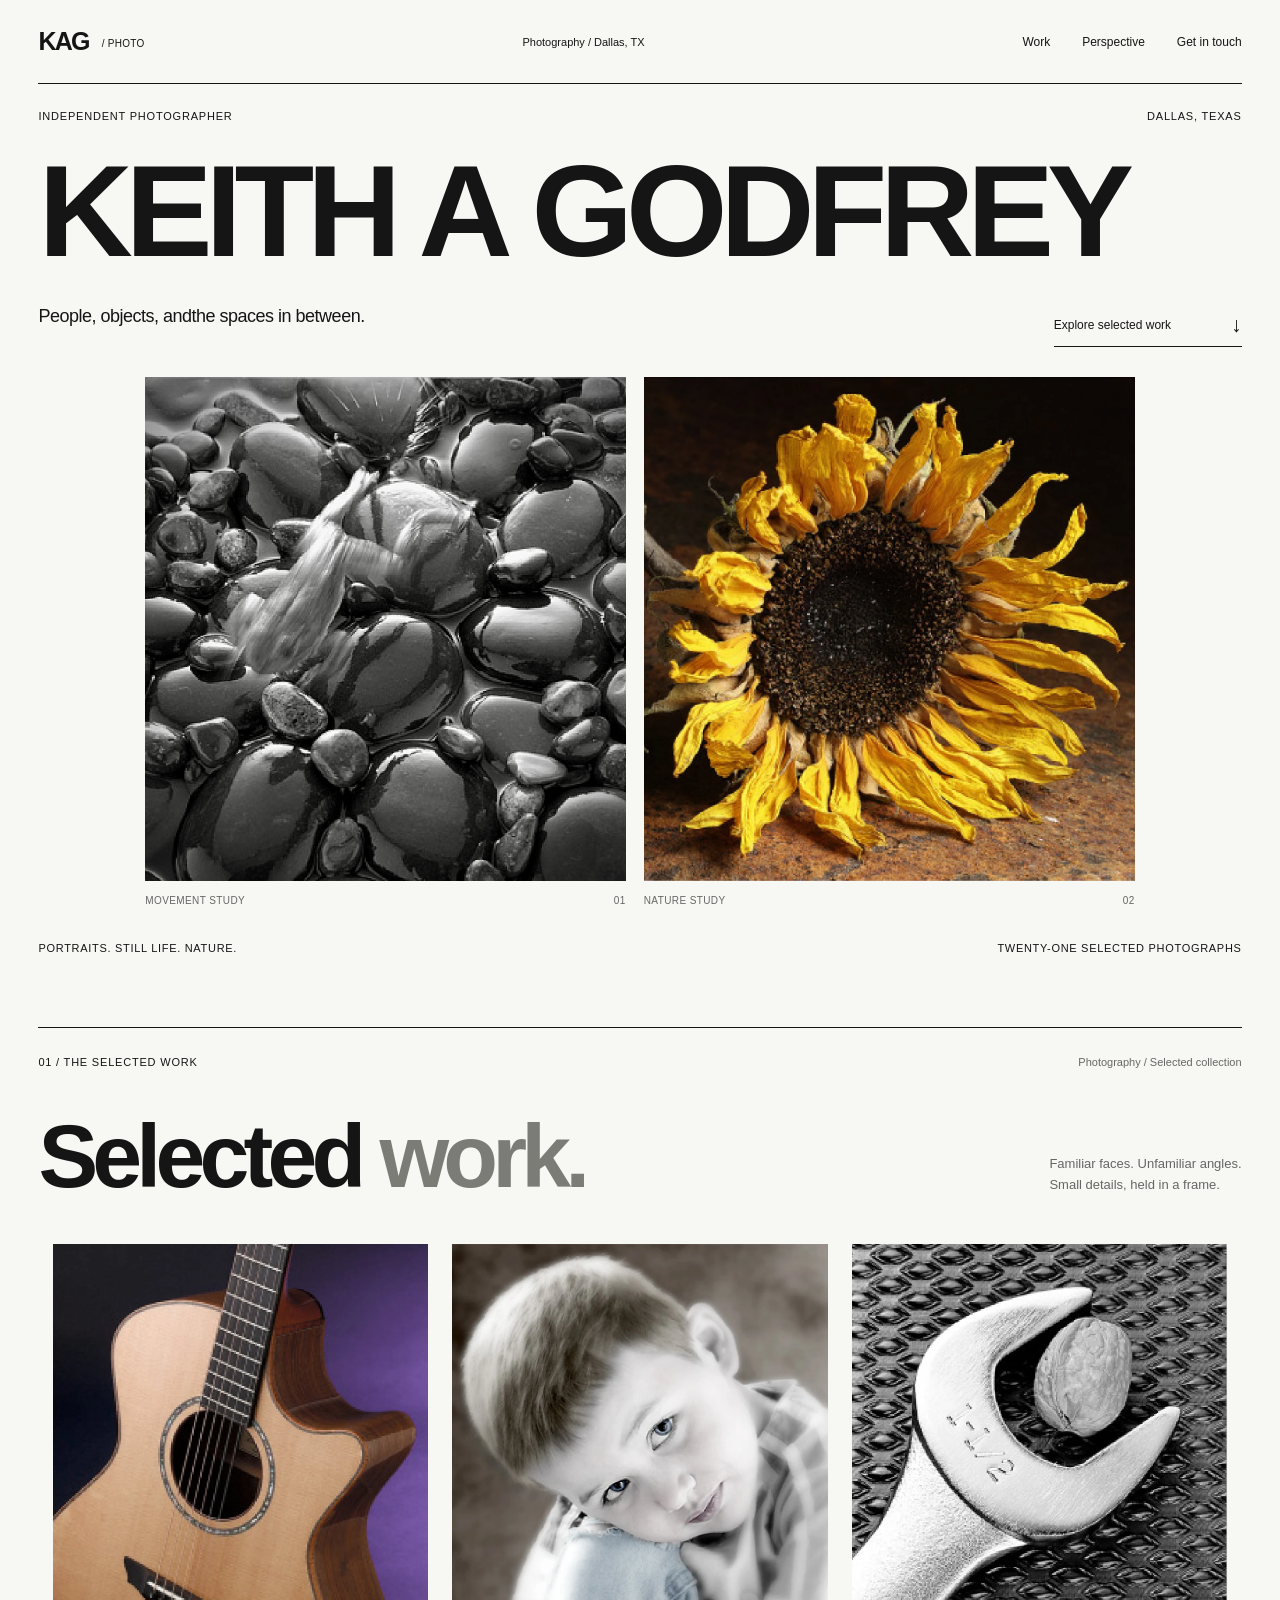
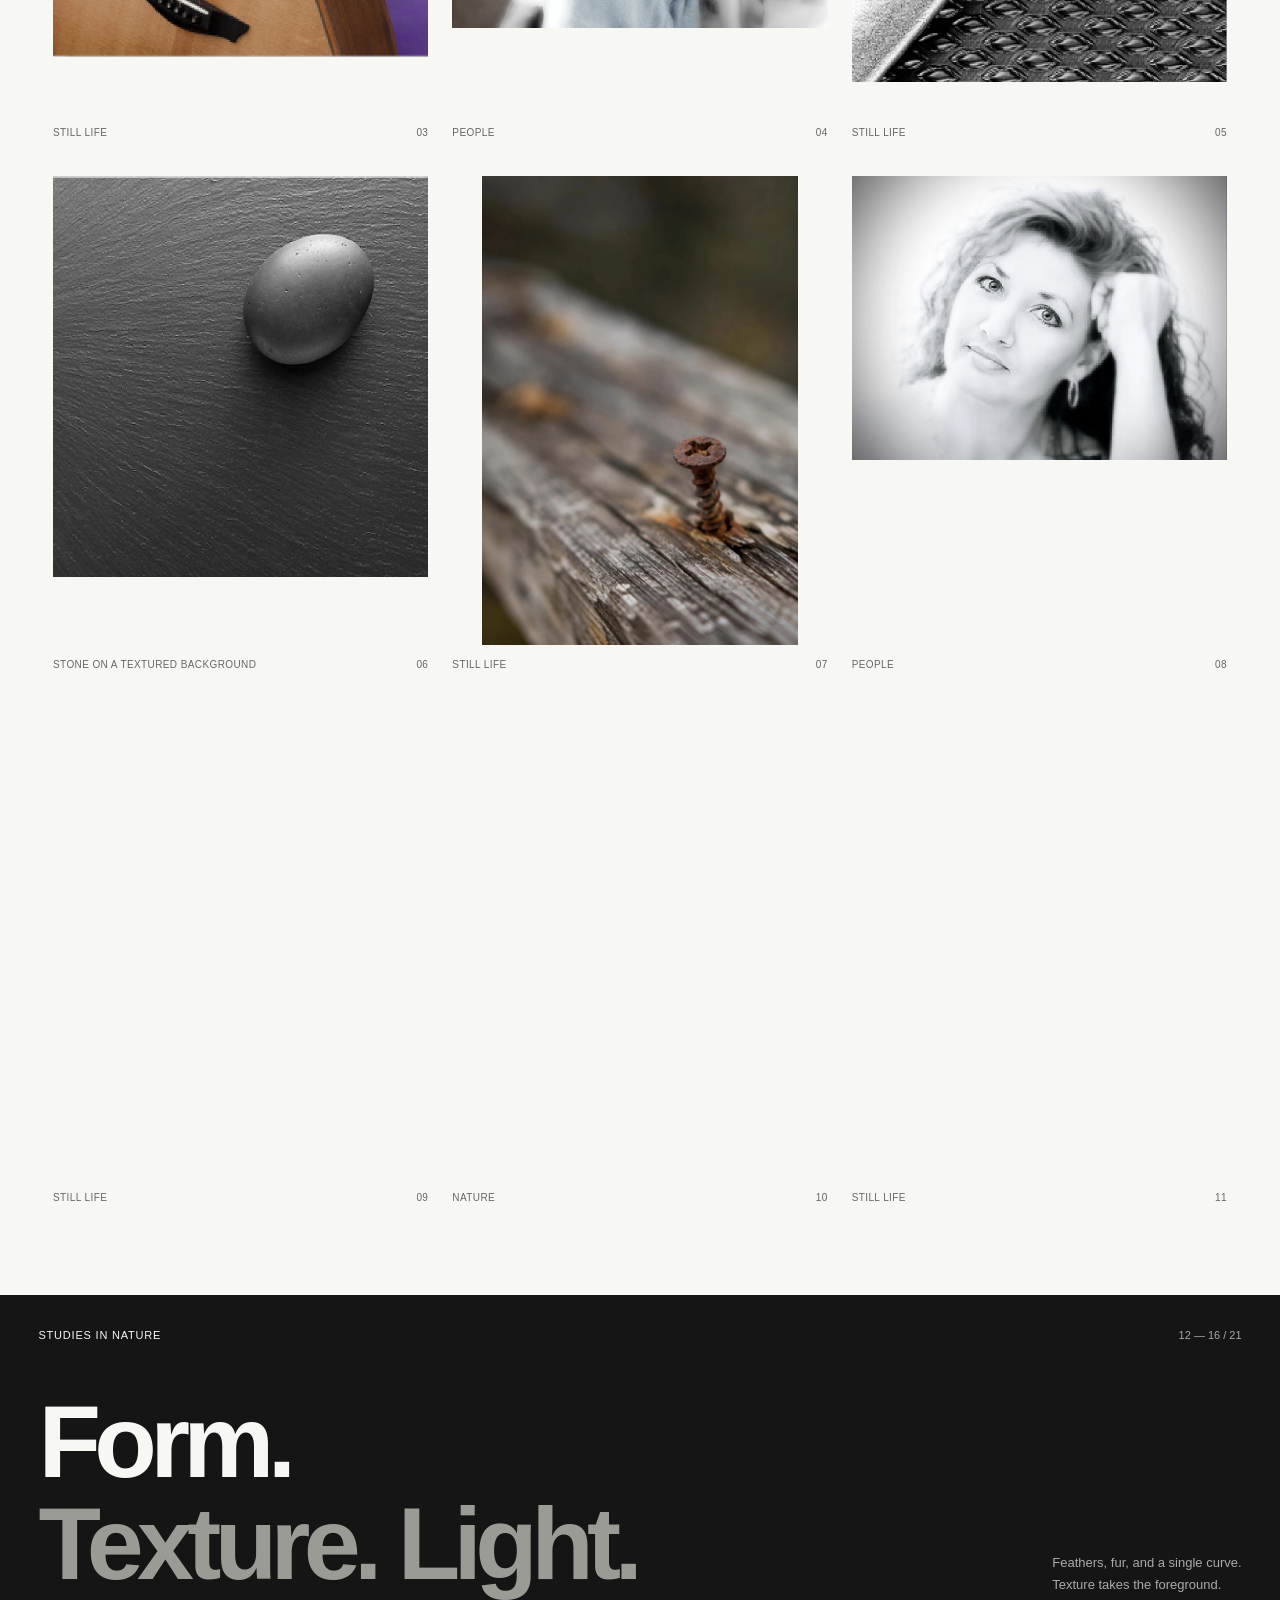
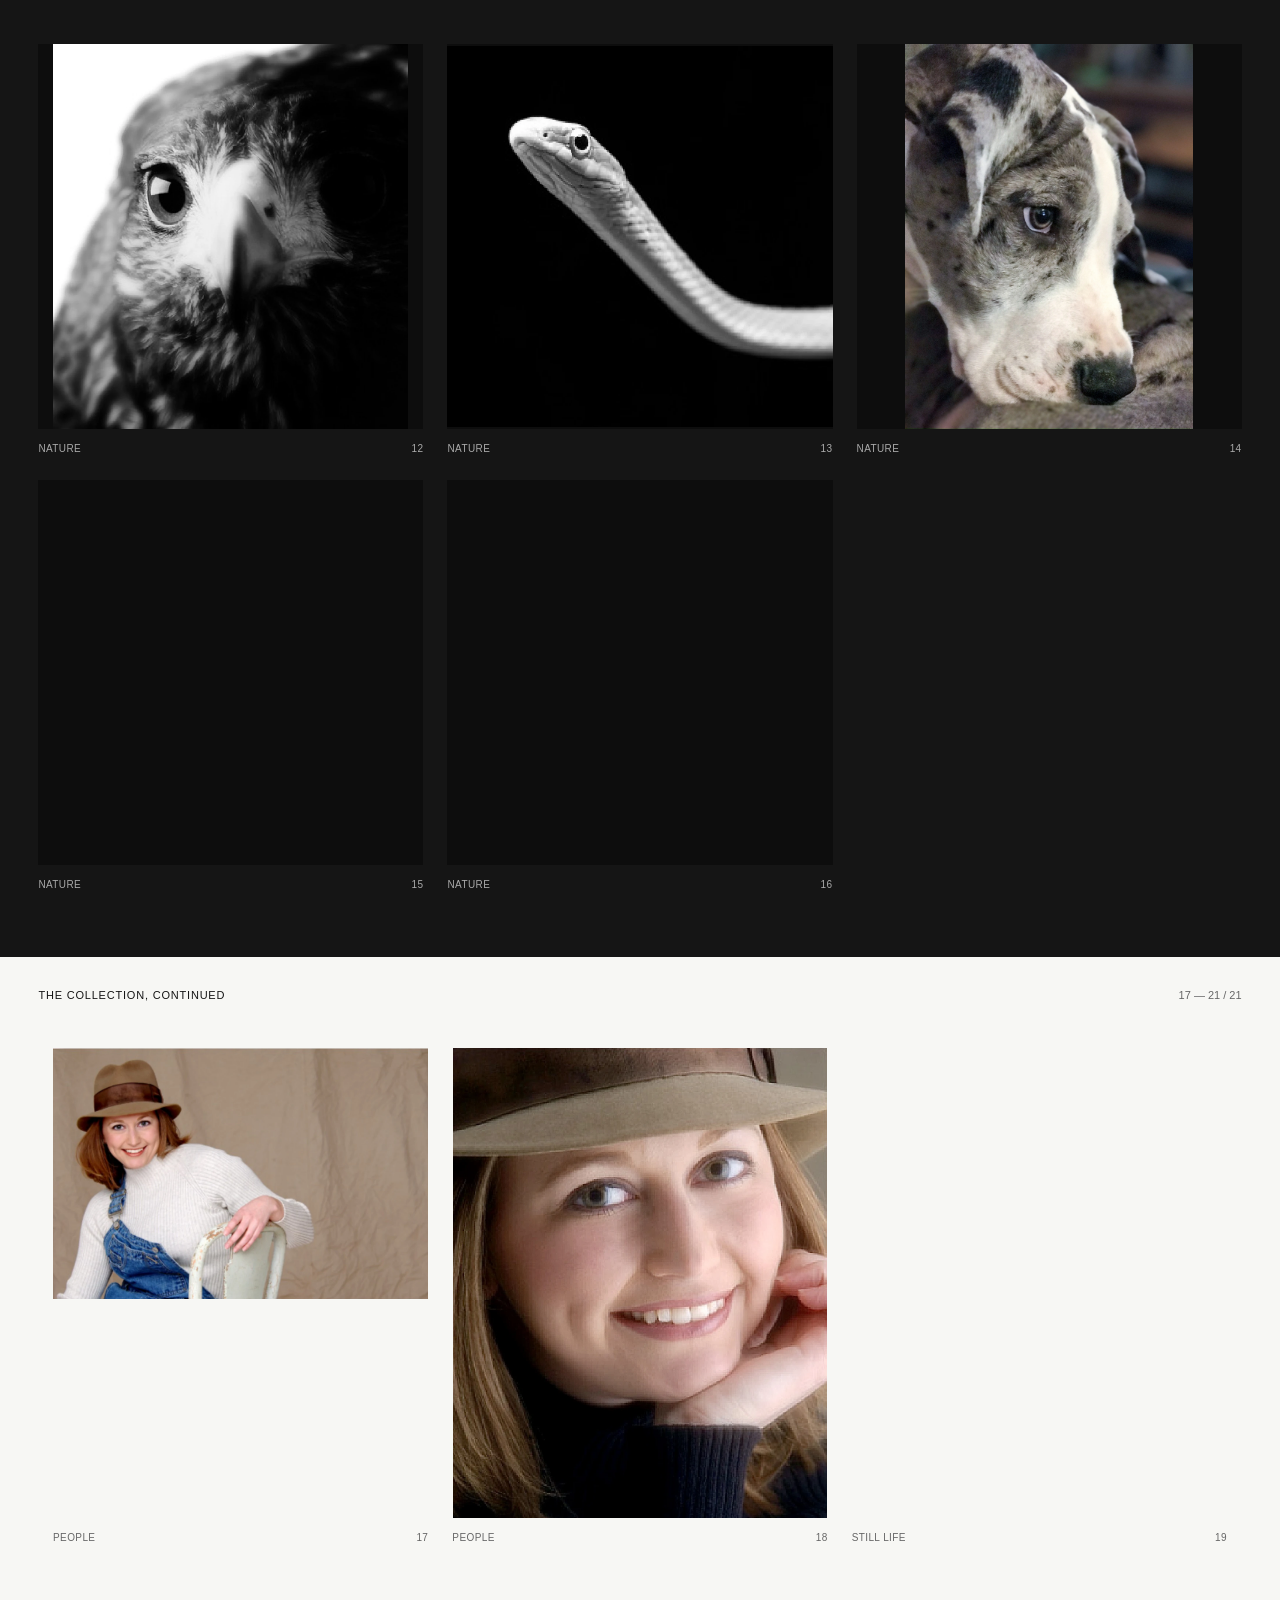
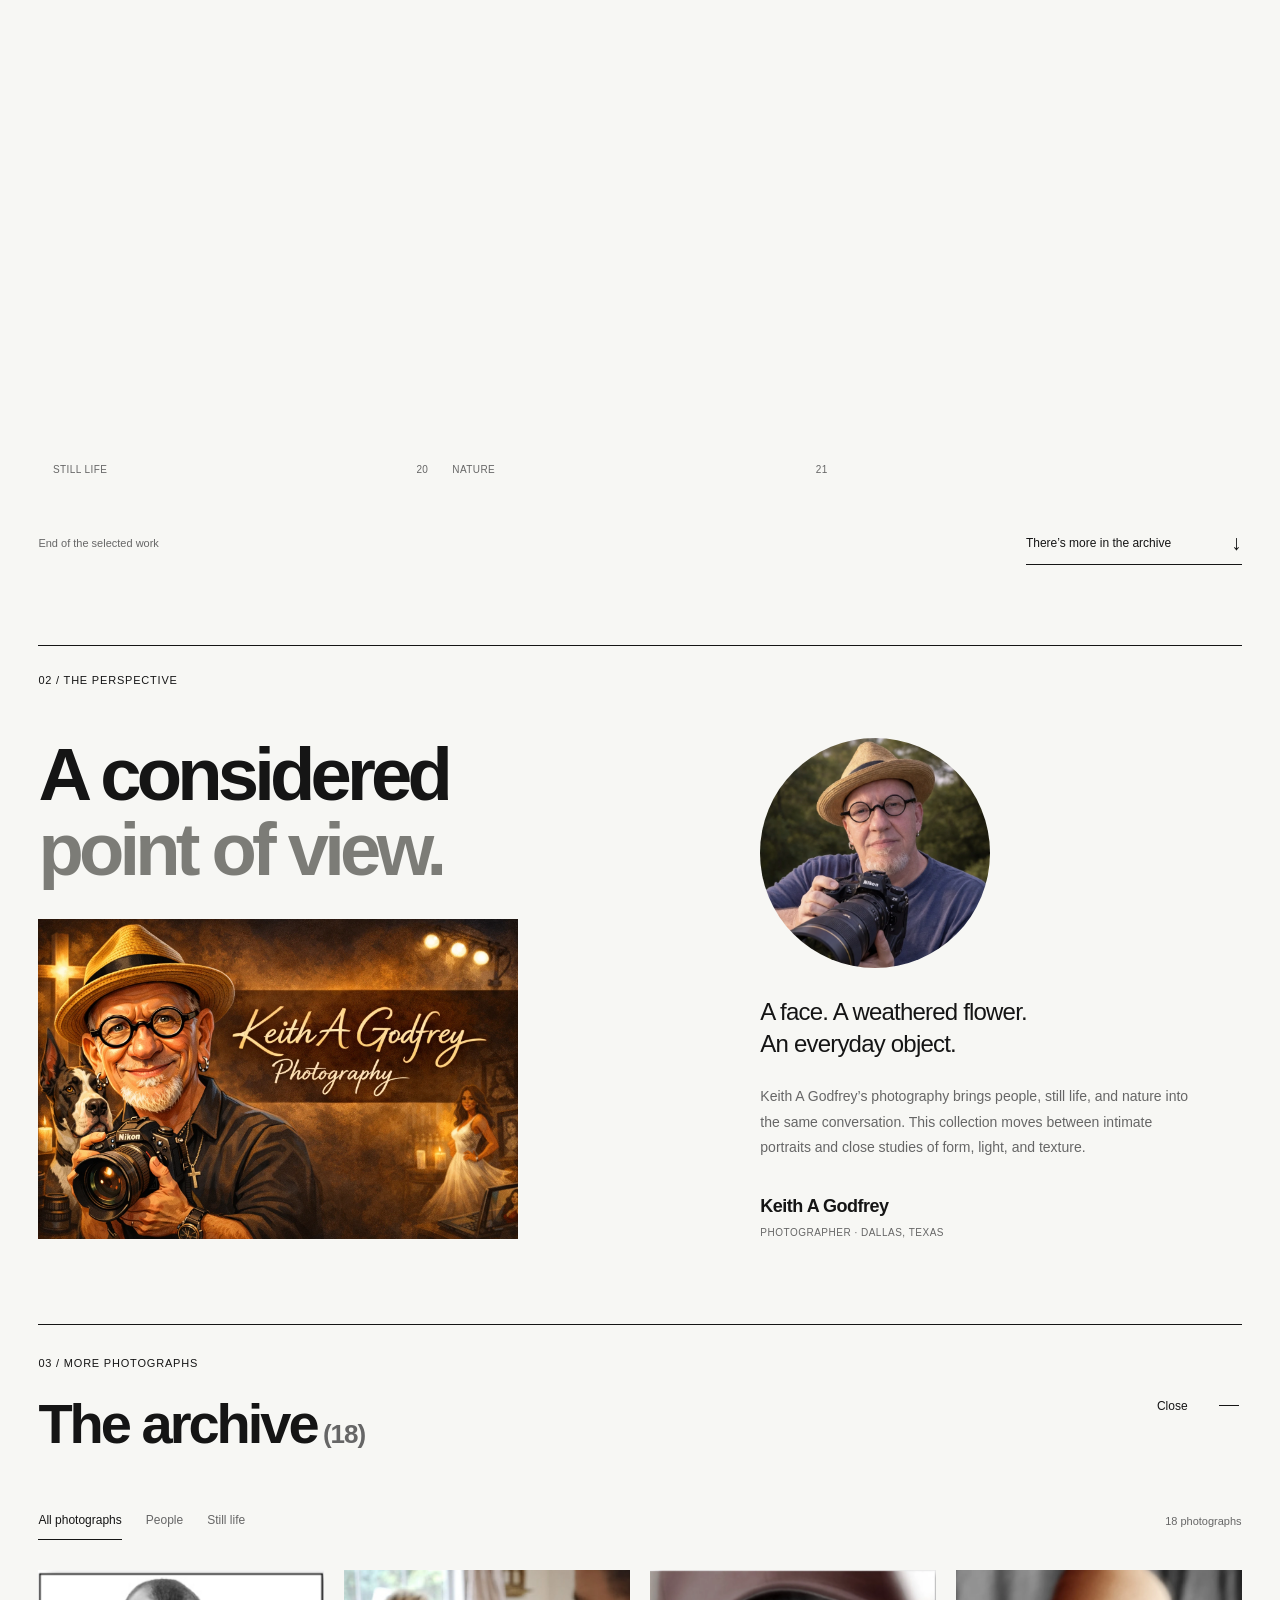
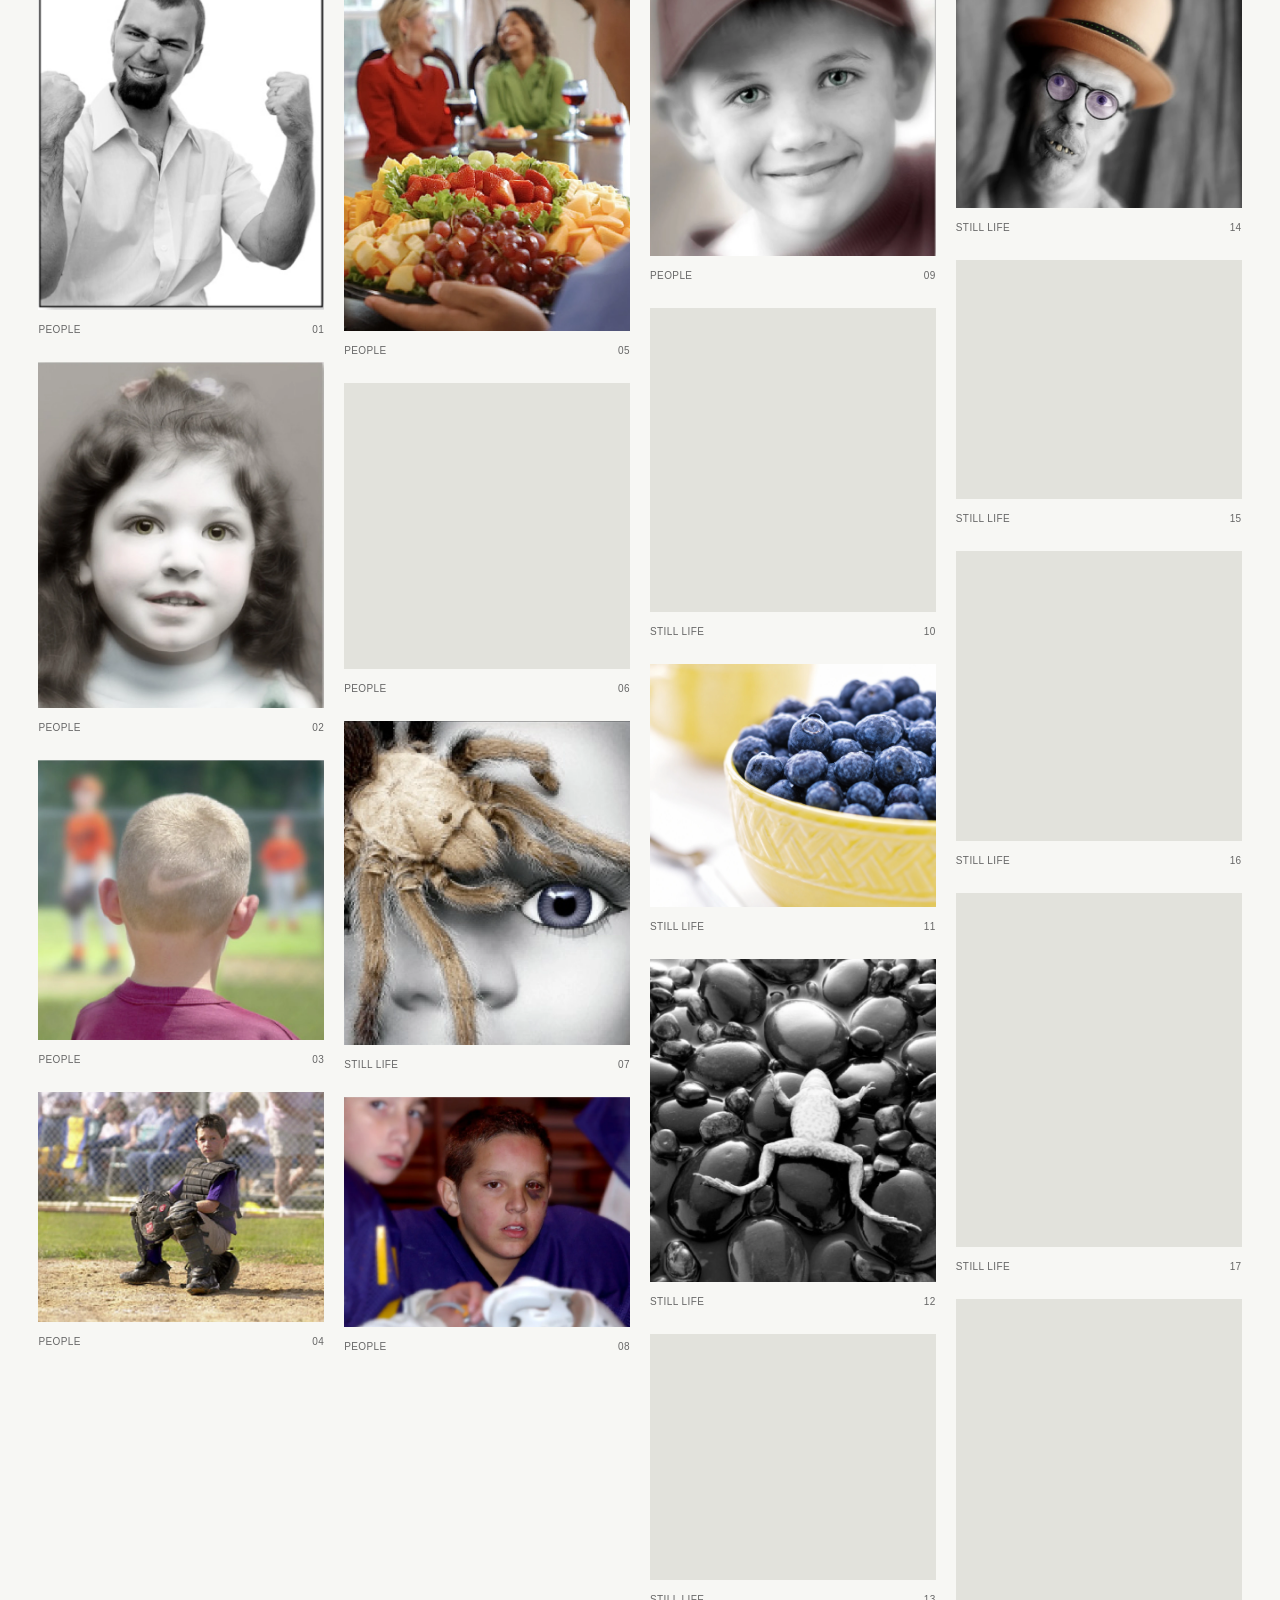
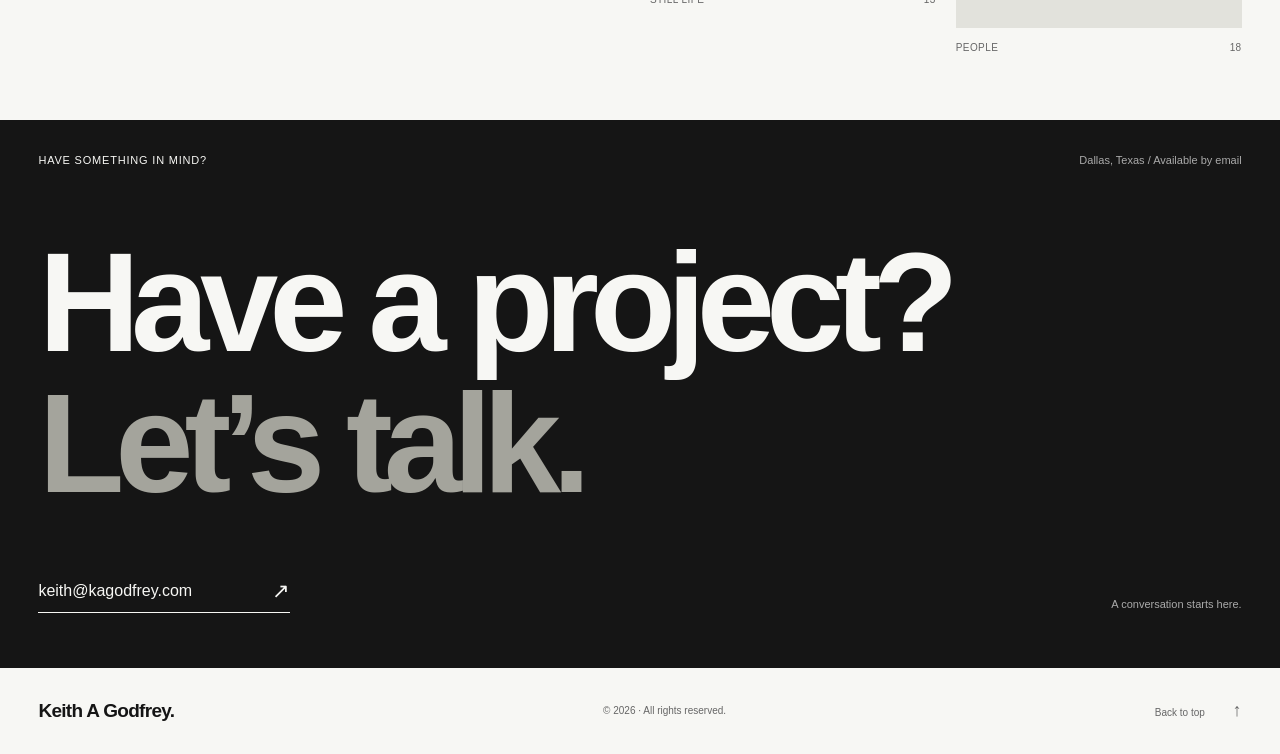
==== commit 2cef52e0: "..." ====
--- a/index.html
+++ b/index.html
@@ -12,7 +12,7 @@
   <meta name="twitter:card" content="summary_large_image">
   <title>Keith A Godfrey — Photographer, Dallas TX</title>
   <link rel="icon" href="favicon.svg" type="image/svg+xml">
-  <link rel="stylesheet" href="styles.css?v=11">
+  <link rel="stylesheet" href="styles.css?v=12">
   <script src="script.js?v=8" defer></script>
 </head>
 <body>
--- a/styles.css
+++ b/styles.css
@@ -33,7 +33,7 @@
 .site-header nav a:hover { text-decoration: underline; text-underline-offset: 5px; }
 .hero { padding-top: 24px; display: grid; grid-template-columns: 1.6fr 1fr; gap: 0 18px; }
 .hero-kicker { grid-column: 1/-1; display: flex; justify-content: space-between; text-transform: uppercase; letter-spacing: .8px; }
-.hero h1 { grid-column: 1/-1; grid-row: 2; display: flex; justify-content: space-between; gap: .2em; font-size: clamp(60px,10.2vw,178px); font-weight: 650; text-transform: uppercase; letter-spacing: -.055em; line-height: .98; margin: 23px 0 29px; white-space: nowrap; }
+.hero h1 { grid-column: 1/-1; grid-row: 2; display: flex; justify-content: flex-start; gap: .2em; font-size: clamp(60px,10.2vw,178px); font-weight: 650; text-transform: uppercase; letter-spacing: -.055em; line-height: .98; margin: 23px 0 29px; white-space: nowrap; }
 .hero h1 em { font-style: normal; font-weight: inherit; }
 .hero-intro { grid-column: 1/-1; grid-row: 3; display: flex; justify-content: space-between; align-items: start; padding-bottom: 30px; }
 .hero-intro>p { font-size: 18px; line-height: 1.35; letter-spacing: -.5px; }
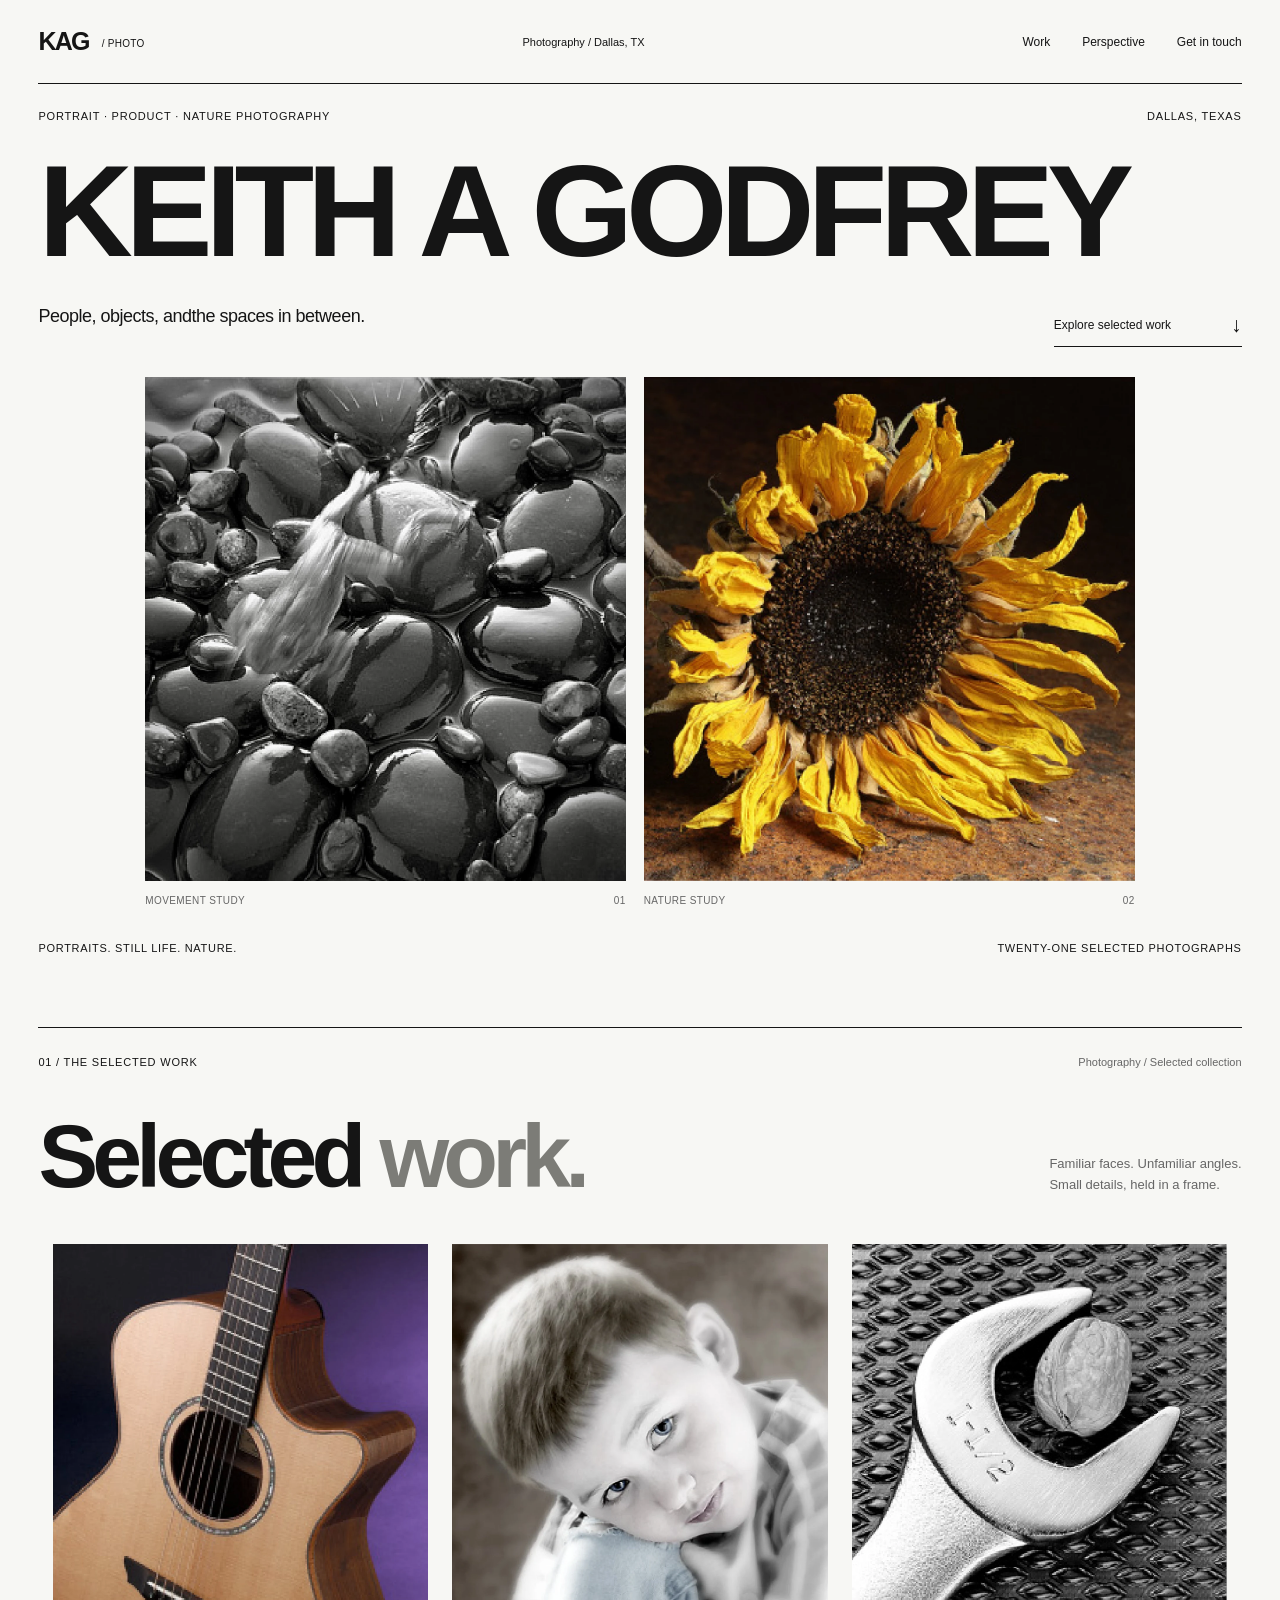
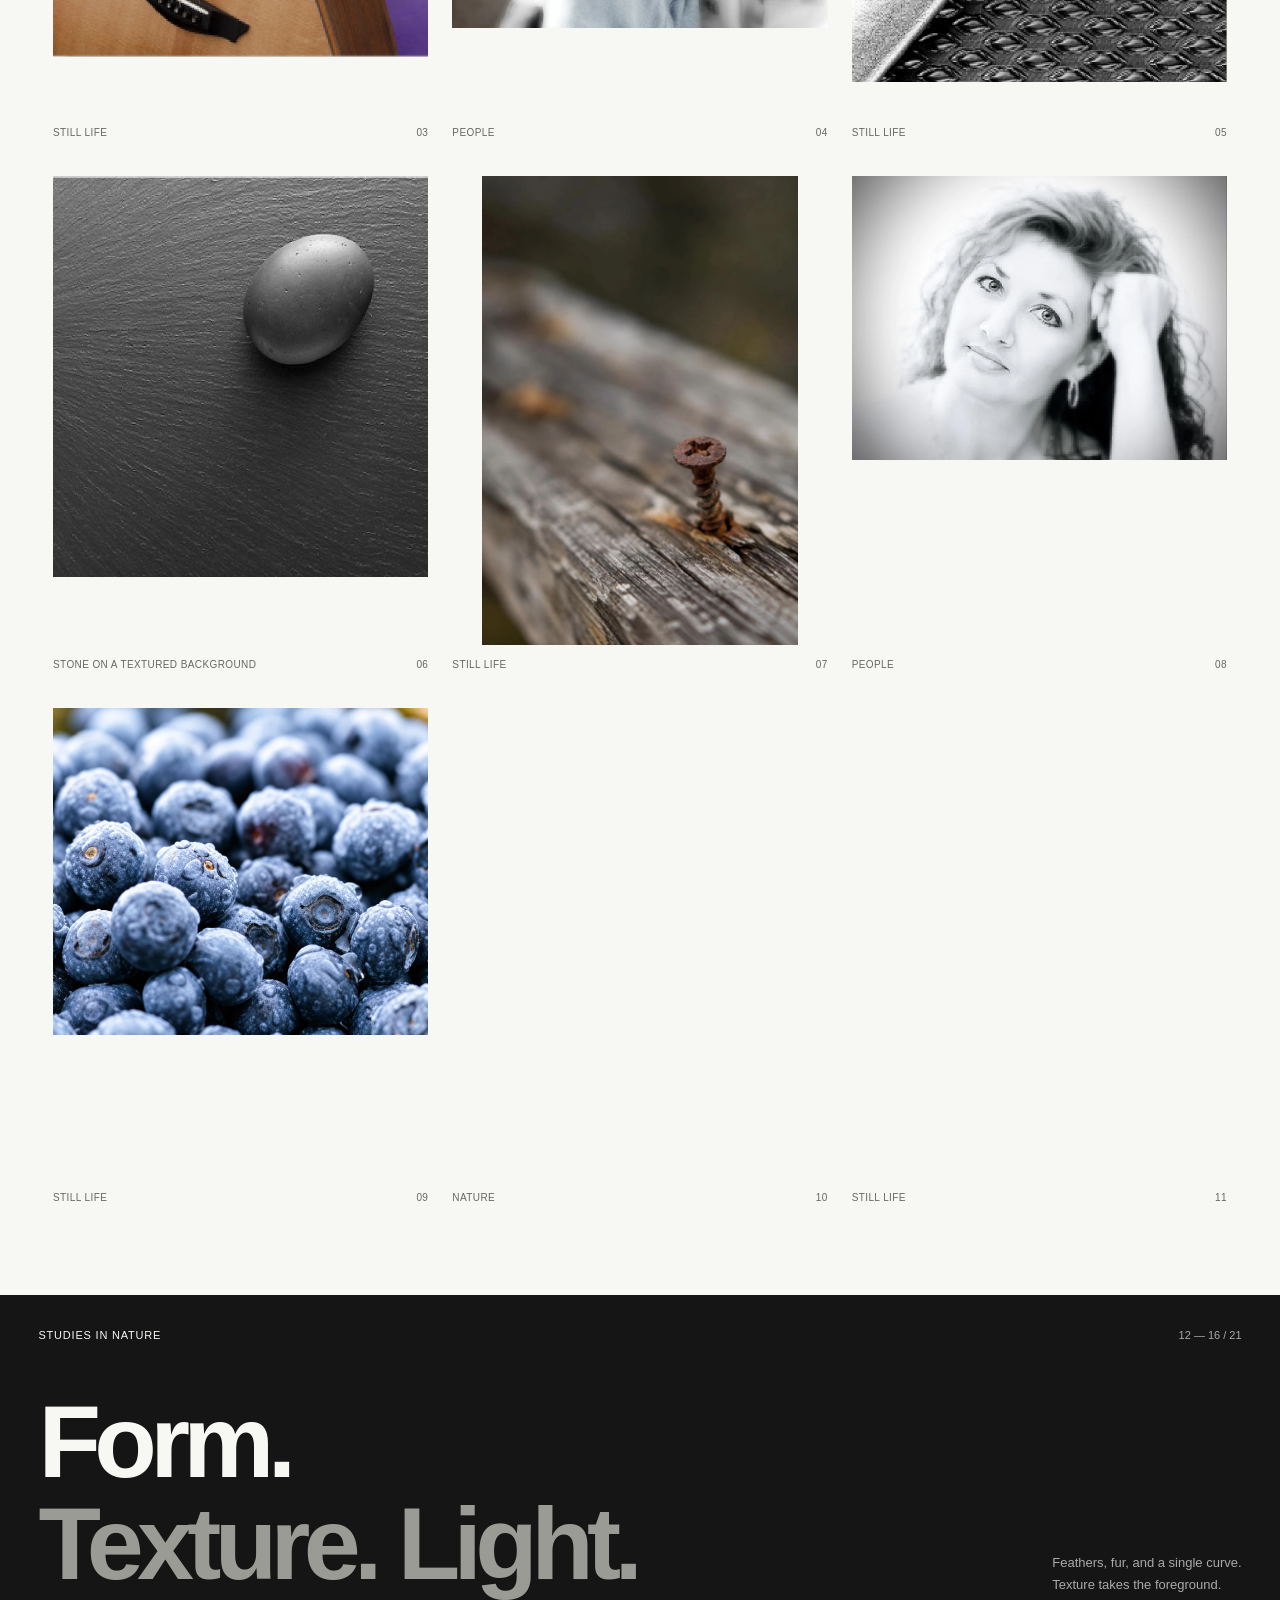
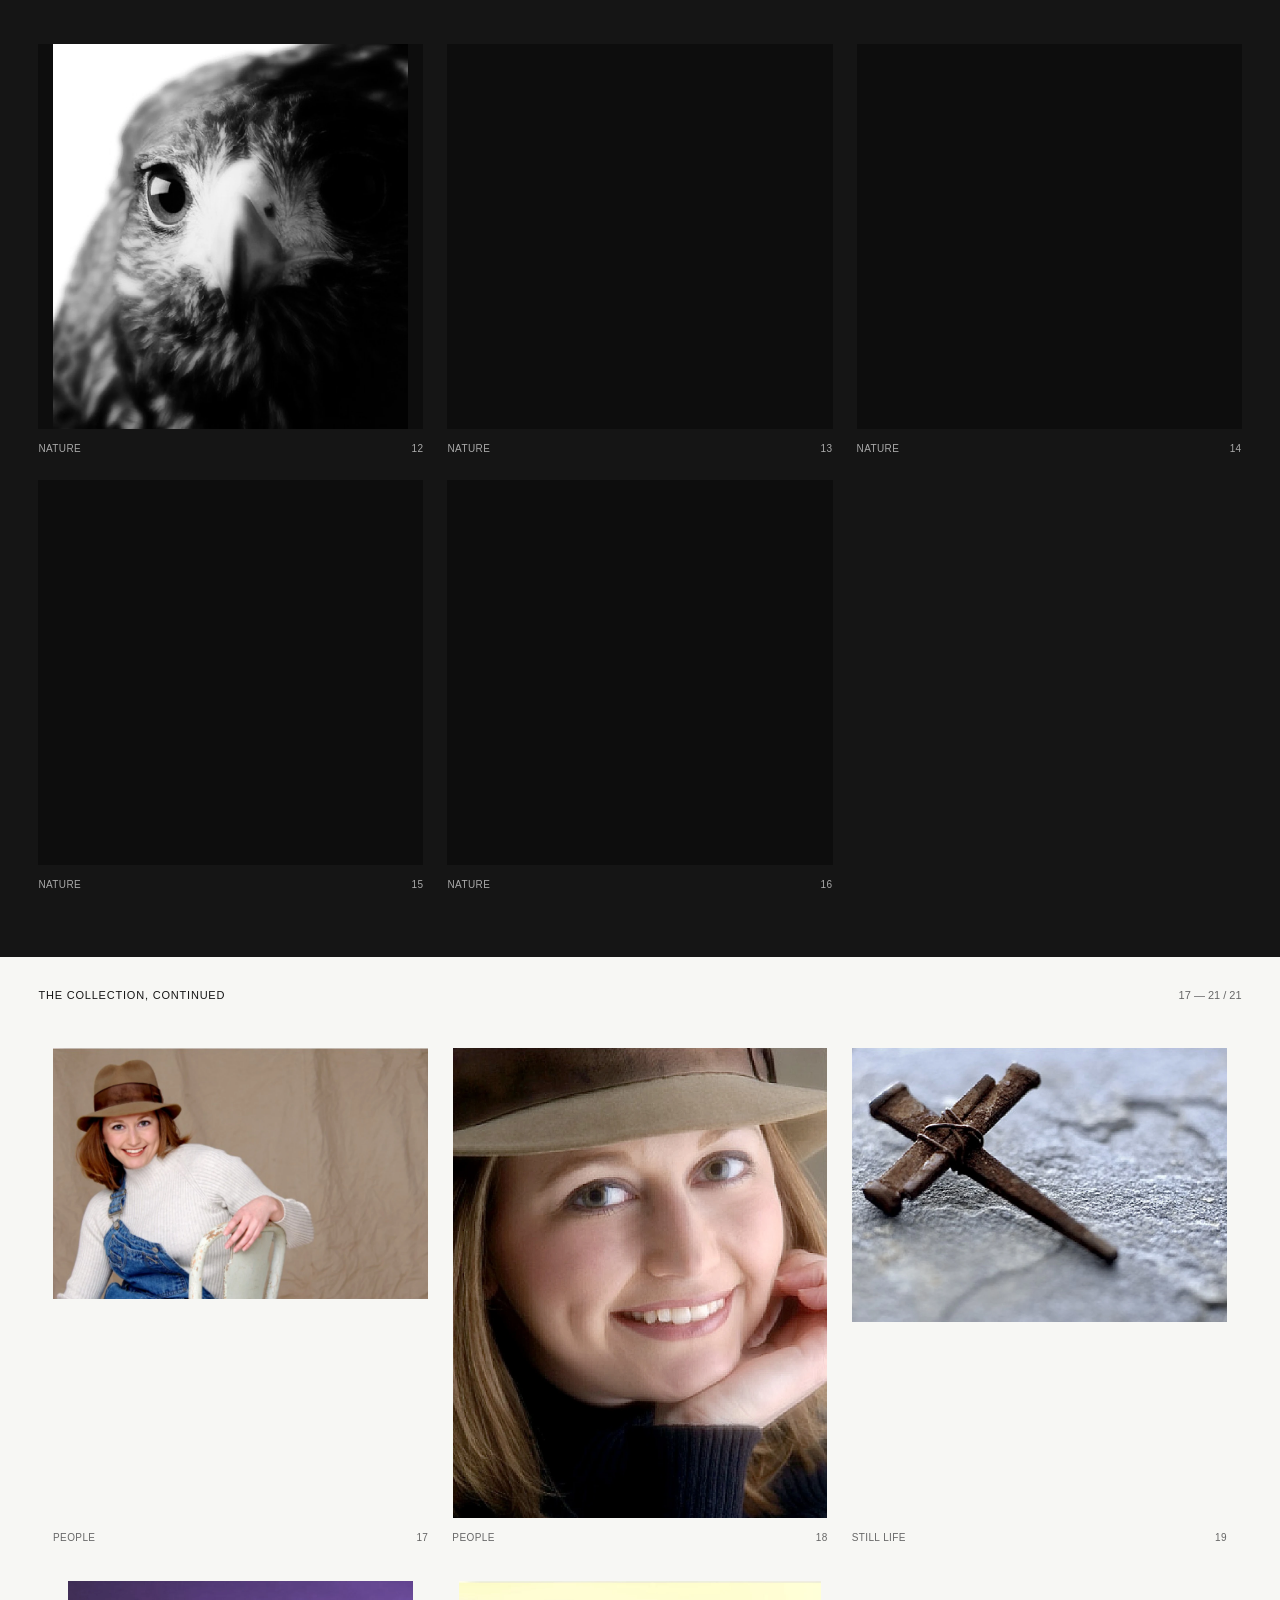
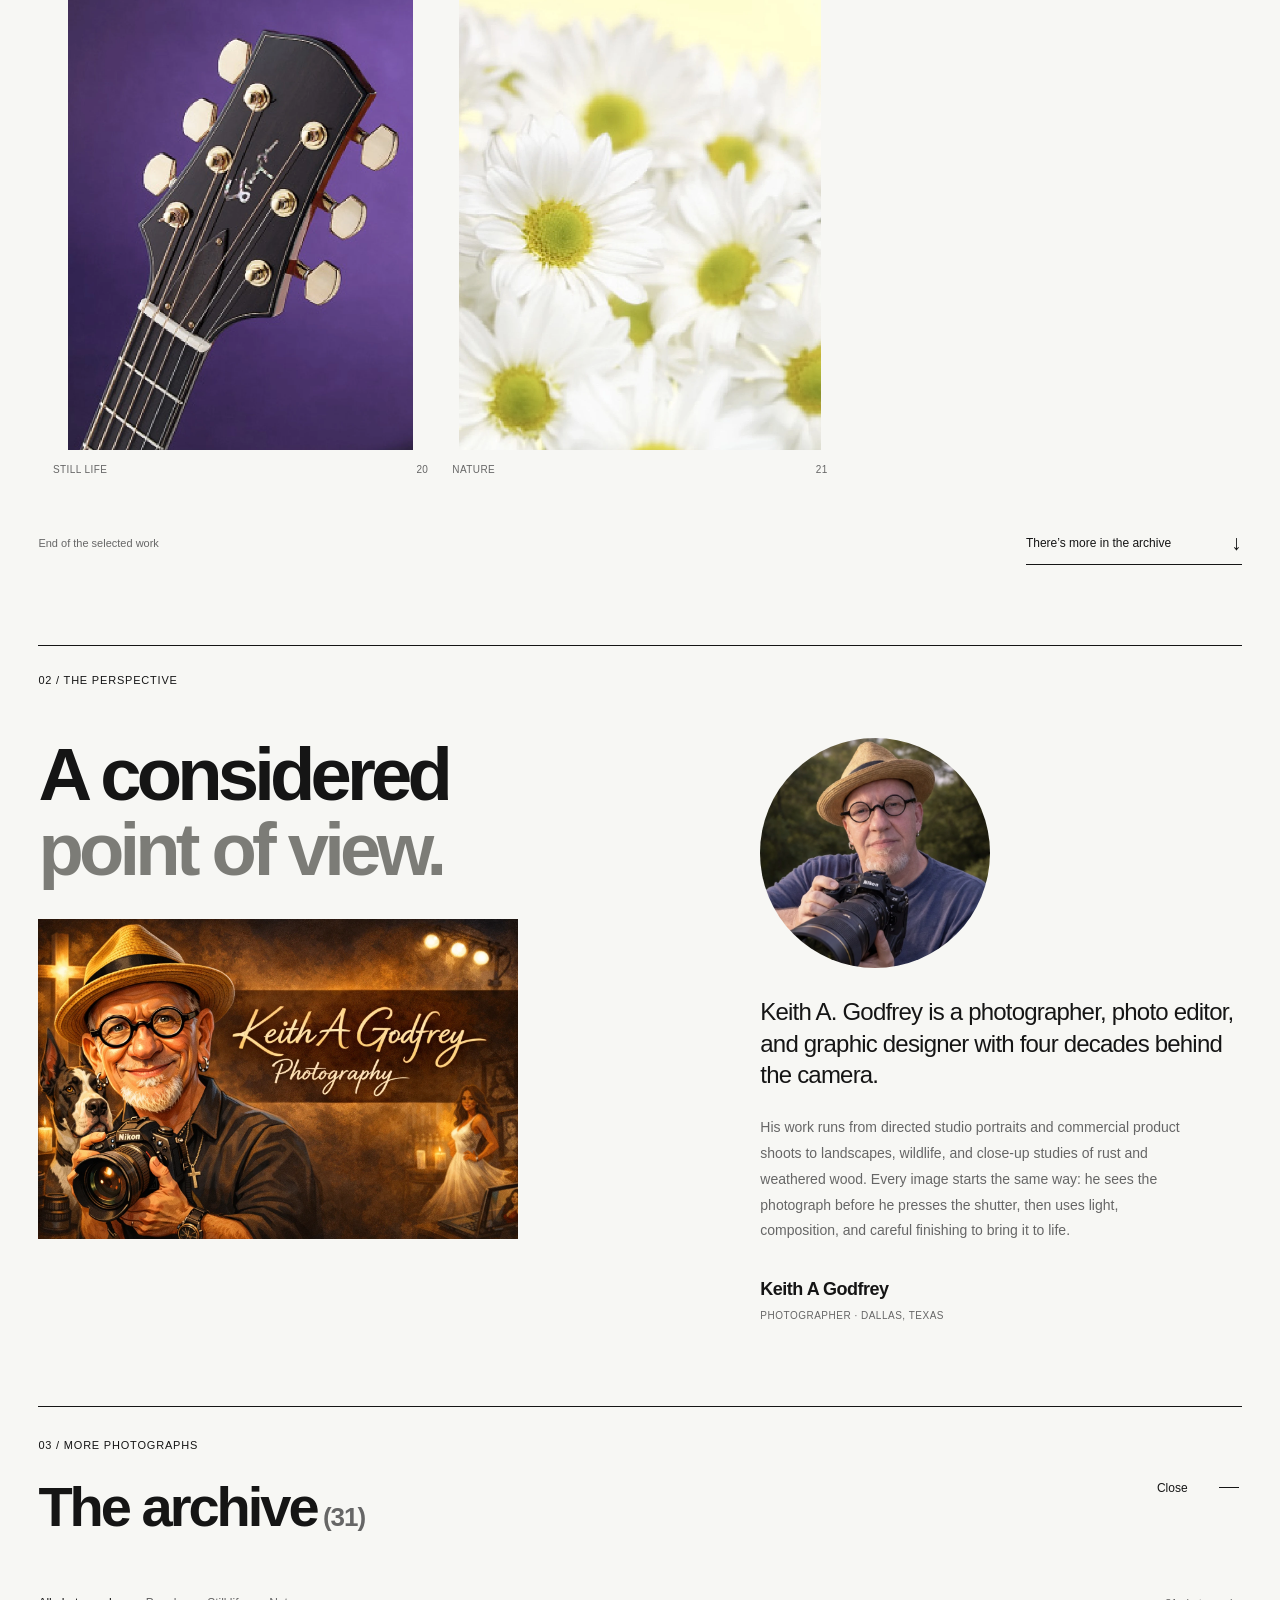
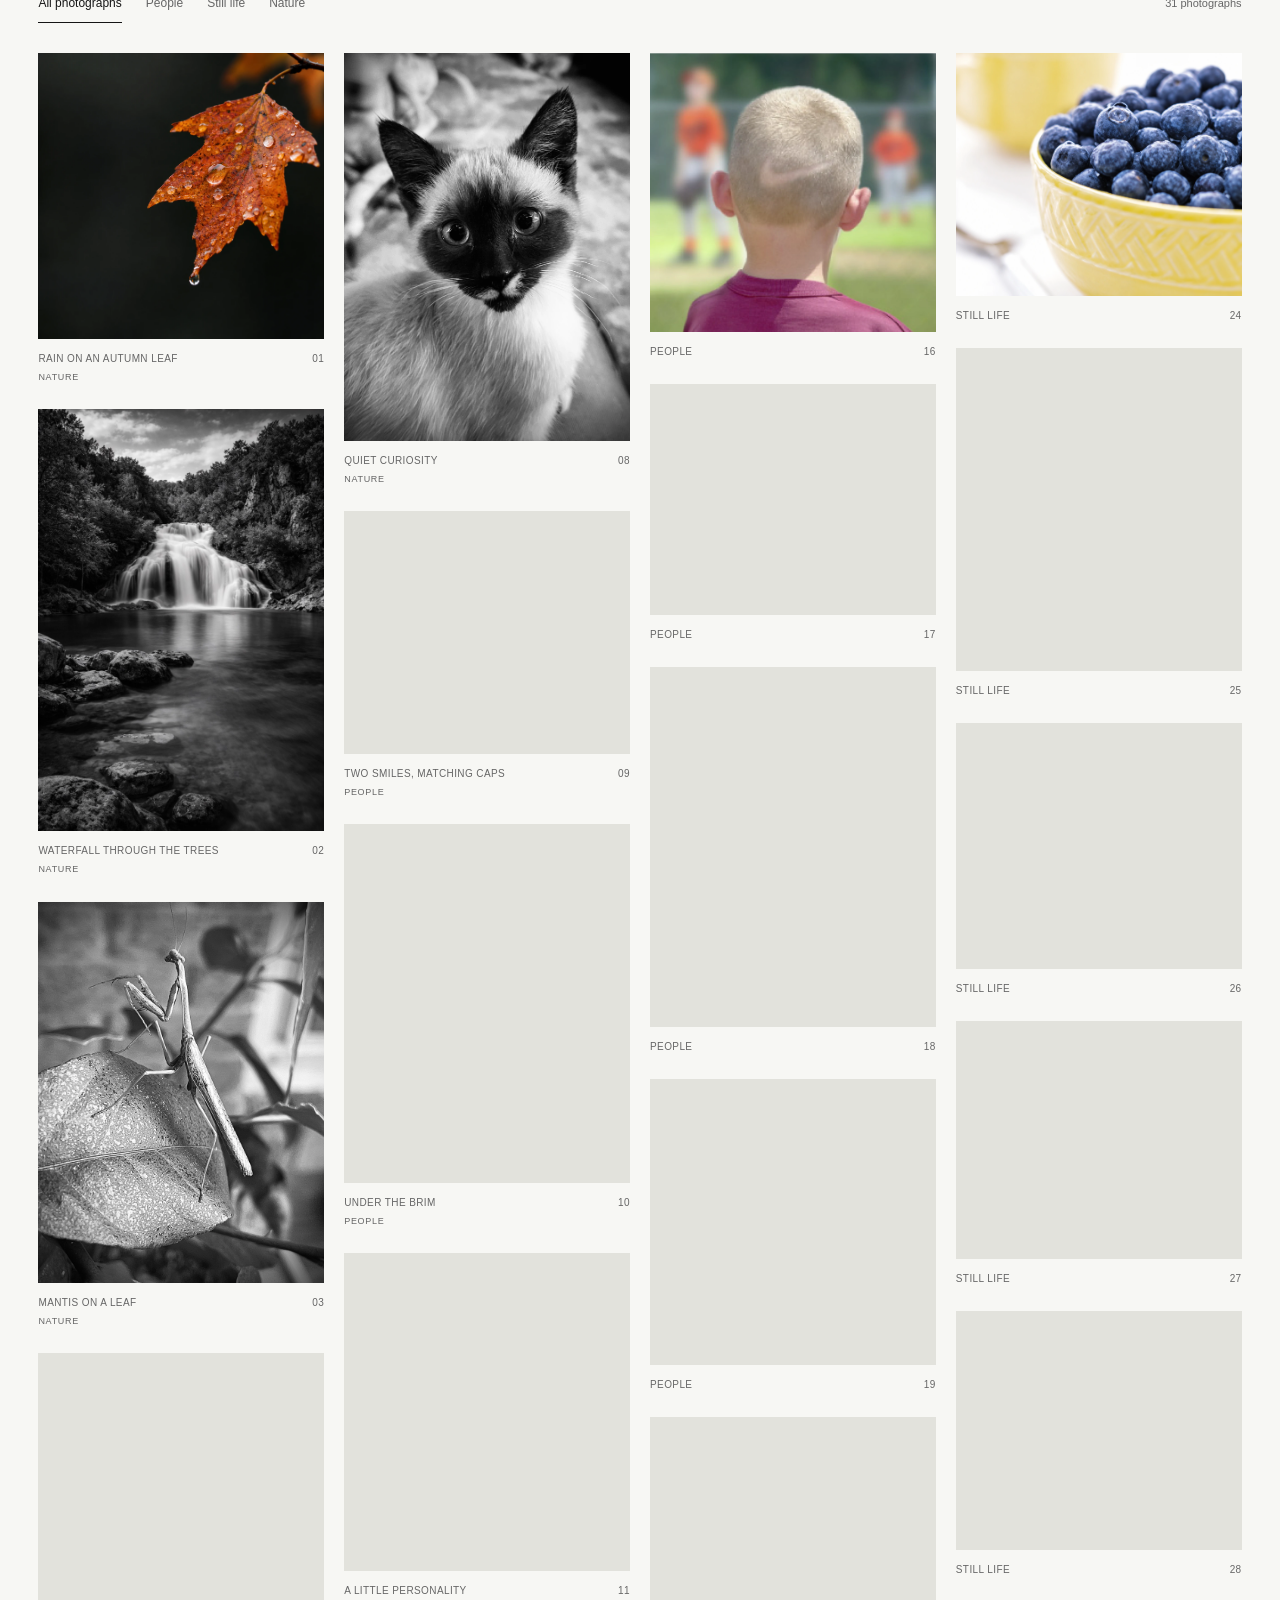
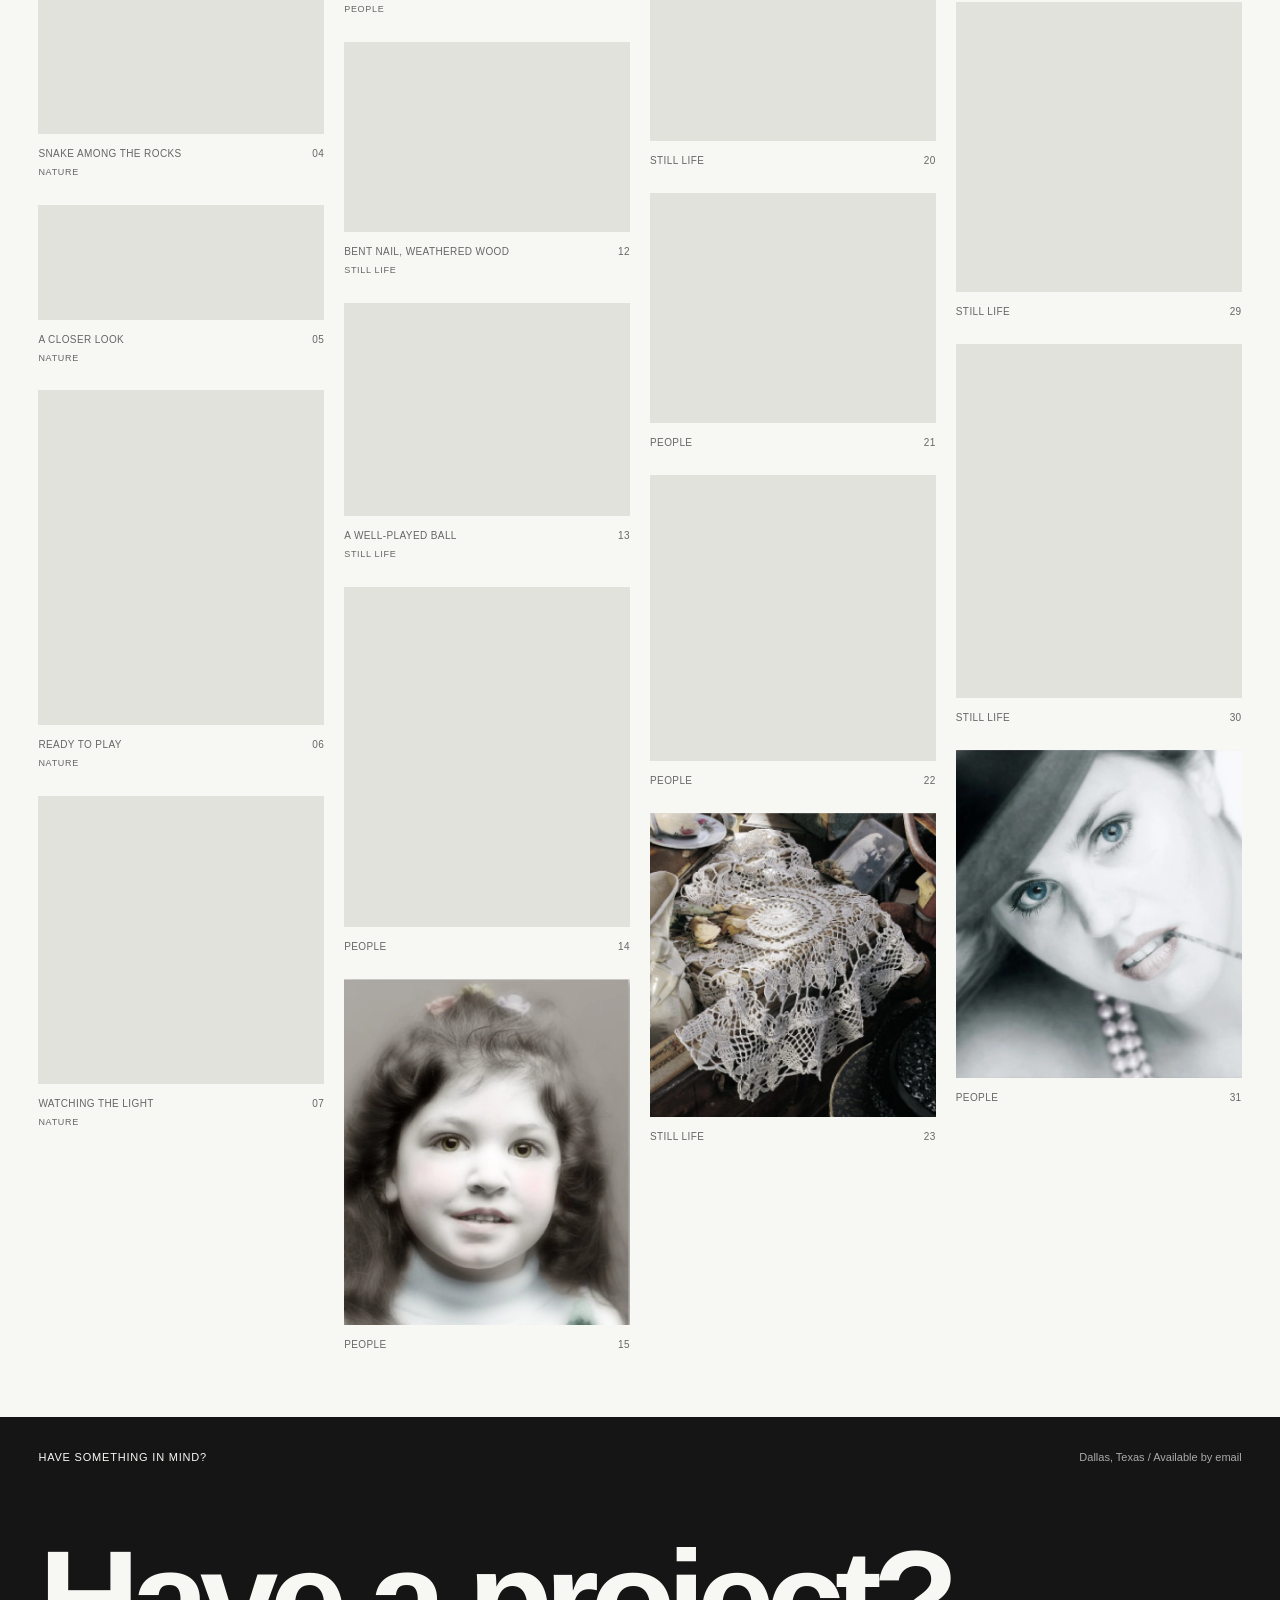
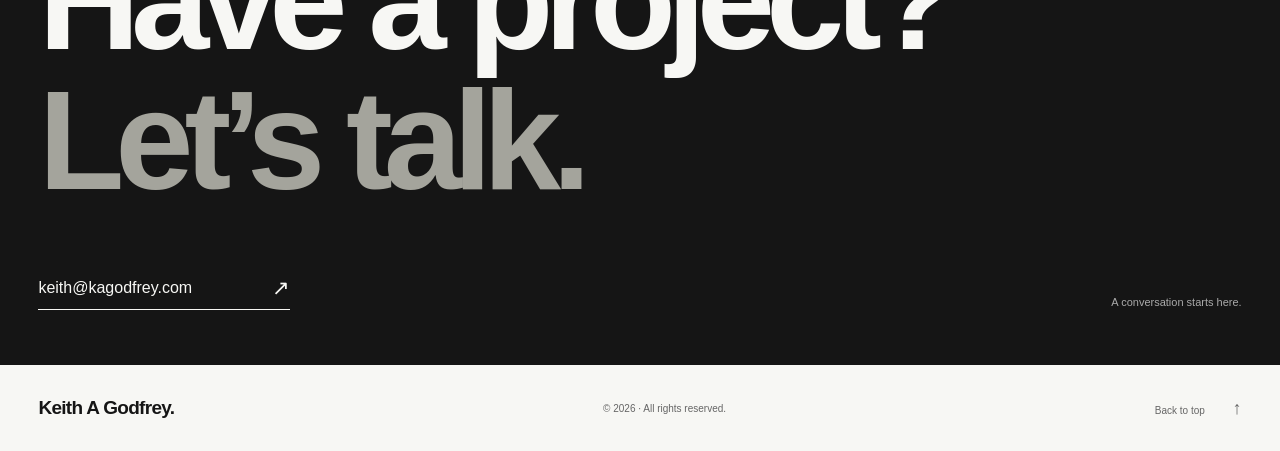
==== commit 2ace2b51: "new image paths" ====
--- a/index.html
+++ b/index.html
@@ -4,16 +4,744 @@
   <meta charset="utf-8">
   <meta name="viewport" content="width=device-width, initial-scale=1">
   <meta name="theme-color" content="#f7f7f4">
-  <meta name="description" content="Keith A Godfrey — photography from Dallas, Texas. An intimate collection of portraits, still lifes, and studies in nature.">
+  <title>Dallas Photographer &amp; Photo Editor | Keith A. Godfrey</title>
+  <meta name="description" content="Dallas photographer, photo editor and graphic designer Keith A. Godfrey. Explore portraits, product photography, landscapes and wildlife from four decades of work.">
+  <meta name="author" content="Keith A. Godfrey">
+  <meta name="robots" content="index, follow, max-image-preview:large">
+  <link rel="canonical" href="https://kagodfrey.com/">
   <meta property="og:type" content="website">
-  <meta property="og:title" content="Keith A Godfrey — Photography">
-  <meta property="og:description" content="People, objects, and the spaces in between. Photography from Dallas, Texas.">
-  <meta property="og:image" content="webp/37F8B653-BC5D-4A44-9ACF-D45B3B36898E.webp">
+  <meta property="og:site_name" content="Keith A. Godfrey Photography">
+  <meta property="og:locale" content="en_US">
+  <meta property="og:url" content="https://kagodfrey.com/">
+  <meta property="og:title" content="Dallas Photographer &amp; Photo Editor | Keith A. Godfrey">
+  <meta property="og:description" content="Dallas photographer, photo editor and graphic designer Keith A. Godfrey. Explore portraits, product photography, landscapes and wildlife from four decades of work.">
+  <meta property="og:image" content="https://kagodfrey.com/images/keith-a-godfrey-photography-share-card.jpg">
+  <meta property="og:image:secure_url" content="https://kagodfrey.com/images/keith-a-godfrey-photography-share-card.jpg">
+  <meta property="og:image:type" content="image/jpeg">
+  <meta property="og:image:width" content="1536">
+  <meta property="og:image:height" content="1024">
+  <meta property="og:image:alt" content="Illustrated Keith A. Godfrey with his camera, dog and Keith A Godfrey Photography lettering">
   <meta name="twitter:card" content="summary_large_image">
-  <title>Keith A Godfrey — Photographer, Dallas TX</title>
+  <meta name="twitter:title" content="Dallas Photographer &amp; Photo Editor | Keith A. Godfrey">
+  <meta name="twitter:description" content="Dallas photographer, photo editor and graphic designer Keith A. Godfrey. Explore portraits, product photography, landscapes and wildlife from four decades of work.">
+  <meta name="twitter:image" content="https://kagodfrey.com/images/keith-a-godfrey-photography-share-card.jpg">
+  <meta name="twitter:image:alt" content="Illustrated Keith A. Godfrey with his camera, dog and Keith A Godfrey Photography lettering">
   <link rel="icon" href="favicon.svg" type="image/svg+xml">
-  <link rel="stylesheet" href="styles.css?v=12">
+  <link rel="stylesheet" href="styles.css?v=13">
   <script src="script.js?v=8" defer></script>
+  <script type="application/ld+json">
+{
+  "@context": "https://schema.org",
+  "@graph": [
+    {
+      "@type": "Person",
+      "@id": "https://kagodfrey.com/#keith-godfrey",
+      "name": "Keith A. Godfrey",
+      "alternateName": "Keith A Godfrey",
+      "url": "https://kagodfrey.com/",
+      "email": "mailto:keith@kagodfrey.com",
+      "image": "https://kagodfrey.com/webp/keith-godfrey-dallas-photographer-camera-portrait.webp",
+      "jobTitle": [
+        "Photographer",
+        "Photo editor",
+        "Graphic designer"
+      ],
+      "description": "Dallas photographer, photo editor and graphic designer with four decades behind the camera.",
+      "homeLocation": {
+        "@type": "City",
+        "name": "Dallas",
+        "containedInPlace": {
+          "@type": "State",
+          "name": "Texas"
+        }
+      },
+      "knowsAbout": [
+        "Portrait photography",
+        "Commercial product photography",
+        "Landscape photography",
+        "Wildlife photography",
+        "Photo editing",
+        "Graphic design"
+      ]
+    },
+    {
+      "@type": "WebSite",
+      "@id": "https://kagodfrey.com/#website",
+      "url": "https://kagodfrey.com/",
+      "name": "Keith A. Godfrey Photography",
+      "inLanguage": "en-US",
+      "publisher": {
+        "@id": "https://kagodfrey.com/#keith-godfrey"
+      }
+    },
+    {
+      "@type": "CollectionPage",
+      "@id": "https://kagodfrey.com/#webpage",
+      "url": "https://kagodfrey.com/",
+      "name": "Dallas Photographer & Photo Editor | Keith A. Godfrey",
+      "description": "Dallas photographer, photo editor and graphic designer Keith A. Godfrey. Explore portraits, product photography, landscapes and wildlife from four decades of work.",
+      "inLanguage": "en-US",
+      "isPartOf": {
+        "@id": "https://kagodfrey.com/#website"
+      },
+      "about": {
+        "@id": "https://kagodfrey.com/#keith-godfrey"
+      },
+      "author": {
+        "@id": "https://kagodfrey.com/#keith-godfrey"
+      },
+      "primaryImageOfPage": {
+        "@type": "ImageObject",
+        "url": "https://kagodfrey.com/images/keith-a-godfrey-photography-share-card.jpg",
+        "width": 1536,
+        "height": 1024,
+        "caption": "Illustrated Keith A. Godfrey with his camera, dog and Keith A Godfrey Photography lettering"
+      },
+      "mainEntity": {
+        "@id": "https://kagodfrey.com/#photographs"
+      }
+    },
+    {
+      "@type": "ImageGallery",
+      "@id": "https://kagodfrey.com/#photographs",
+      "name": "Selected photography and archive by Keith A. Godfrey",
+      "url": "https://kagodfrey.com/#work",
+      "author": {
+        "@id": "https://kagodfrey.com/#keith-godfrey"
+      },
+      "isPartOf": {
+        "@id": "https://kagodfrey.com/#webpage"
+      },
+      "associatedMedia": [
+        {
+          "@type": "ImageObject",
+          "contentUrl": "https://kagodfrey.com/webp/keith-godfrey-jumping-frog-wet-stones.webp",
+          "name": "A jumping frog above smooth wet stones",
+          "caption": "A jumping frog above smooth wet stones",
+          "encodingFormat": "image/webp",
+          "width": 1284,
+          "height": 1347,
+          "creator": {
+            "@id": "https://kagodfrey.com/#keith-godfrey"
+          }
+        },
+        {
+          "@type": "ImageObject",
+          "contentUrl": "https://kagodfrey.com/webp/keith-godfrey-golden-sunflower-nature-study.webp",
+          "name": "A sunflower with golden curling petals",
+          "caption": "A sunflower with golden curling petals",
+          "encodingFormat": "image/webp",
+          "width": 1284,
+          "height": 1318,
+          "creator": {
+            "@id": "https://kagodfrey.com/#keith-godfrey"
+          }
+        },
+        {
+          "@type": "ImageObject",
+          "contentUrl": "https://kagodfrey.com/webp/keith-godfrey-acoustic-guitar-still-life.webp",
+          "name": "Acoustic guitar",
+          "caption": "Acoustic guitar",
+          "encodingFormat": "image/webp",
+          "width": 1284,
+          "height": 1414,
+          "creator": {
+            "@id": "https://kagodfrey.com/#keith-godfrey"
+          }
+        },
+        {
+          "@type": "ImageObject",
+          "contentUrl": "https://kagodfrey.com/webp/keith-godfrey-child-hands-black-white-portrait.webp",
+          "name": "Child resting their head on their hands",
+          "caption": "Child resting their head on their hands",
+          "encodingFormat": "image/webp",
+          "width": 1284,
+          "height": 1314,
+          "creator": {
+            "@id": "https://kagodfrey.com/#keith-godfrey"
+          }
+        },
+        {
+          "@type": "ImageObject",
+          "contentUrl": "https://kagodfrey.com/webp/keith-godfrey-wrench-textured-metal-still-life.webp",
+          "name": "Wrench on a textured surface",
+          "caption": "Wrench on a textured surface",
+          "encodingFormat": "image/webp",
+          "width": 1284,
+          "height": 1497,
+          "creator": {
+            "@id": "https://kagodfrey.com/#keith-godfrey"
+          }
+        },
+        {
+          "@type": "ImageObject",
+          "contentUrl": "https://kagodfrey.com/webp/keith-godfrey-stone-textured-background.webp",
+          "name": "Stone on a textured background",
+          "caption": "Stone on a textured background",
+          "encodingFormat": "image/webp",
+          "width": 1284,
+          "height": 1370,
+          "creator": {
+            "@id": "https://kagodfrey.com/#keith-godfrey"
+          }
+        },
+        {
+          "@type": "ImageObject",
+          "contentUrl": "https://kagodfrey.com/webp/keith-godfrey-rusty-nail-weathered-wood.webp",
+          "name": "A rusty nail in weathered wood",
+          "caption": "A rusty nail in weathered wood",
+          "encodingFormat": "image/webp",
+          "width": 1320,
+          "height": 1956,
+          "creator": {
+            "@id": "https://kagodfrey.com/#keith-godfrey"
+          }
+        },
+        {
+          "@type": "ImageObject",
+          "contentUrl": "https://kagodfrey.com/webp/keith-godfrey-woman-black-white-portrait.webp",
+          "name": "Black and white portrait",
+          "caption": "Black and white portrait",
+          "encodingFormat": "image/webp",
+          "width": 1284,
+          "height": 972,
+          "creator": {
+            "@id": "https://kagodfrey.com/#keith-godfrey"
+          }
+        },
+        {
+          "@type": "ImageObject",
+          "contentUrl": "https://kagodfrey.com/webp/keith-godfrey-blueberries-close-up-enhanced.webp",
+          "name": "Fresh blueberries",
+          "caption": "Fresh blueberries",
+          "encodingFormat": "image/webp",
+          "width": 1344,
+          "height": 1170,
+          "creator": {
+            "@id": "https://kagodfrey.com/#keith-godfrey"
+          }
+        },
+        {
+          "@type": "ImageObject",
+          "contentUrl": "https://kagodfrey.com/webp/keith-godfrey-weimaraner-puppy-portrait.webp",
+          "name": "Weimaraner puppy",
+          "caption": "Weimaraner puppy",
+          "encodingFormat": "image/webp",
+          "width": 1284,
+          "height": 1007,
+          "creator": {
+            "@id": "https://kagodfrey.com/#keith-godfrey"
+          }
+        },
+        {
+          "@type": "ImageObject",
+          "contentUrl": "https://kagodfrey.com/webp/keith-godfrey-vintage-camera-detail.webp",
+          "name": "Vintage camera detail",
+          "caption": "Vintage camera detail",
+          "encodingFormat": "image/webp",
+          "width": 1284,
+          "height": 1368,
+          "creator": {
+            "@id": "https://kagodfrey.com/#keith-godfrey"
+          }
+        },
+        {
+          "@type": "ImageObject",
+          "contentUrl": "https://kagodfrey.com/webp/keith-godfrey-bird-eye-close-up.webp",
+          "name": "Close-up of a bird",
+          "caption": "Close-up of a bird",
+          "encodingFormat": "image/webp",
+          "width": 1284,
+          "height": 1393,
+          "creator": {
+            "@id": "https://kagodfrey.com/#keith-godfrey"
+          }
+        },
+        {
+          "@type": "ImageObject",
+          "contentUrl": "https://kagodfrey.com/webp/keith-godfrey-snake-black-background.webp",
+          "name": "Snake against a black background",
+          "caption": "Snake against a black background",
+          "encodingFormat": "image/webp",
+          "width": 1284,
+          "height": 1272,
+          "creator": {
+            "@id": "https://kagodfrey.com/#keith-godfrey"
+          }
+        },
+        {
+          "@type": "ImageObject",
+          "contentUrl": "https://kagodfrey.com/webp/keith-godfrey-spotted-dog-close-up-portrait.webp",
+          "name": "Close portrait of a spotted dog",
+          "caption": "Close portrait of a spotted dog",
+          "encodingFormat": "image/webp",
+          "width": 1536,
+          "height": 2048,
+          "creator": {
+            "@id": "https://kagodfrey.com/#keith-godfrey"
+          }
+        },
+        {
+          "@type": "ImageObject",
+          "contentUrl": "https://kagodfrey.com/webp/keith-godfrey-bird-taking-flight-branch.webp",
+          "name": "A bird lifting off above a branch",
+          "caption": "A bird lifting off above a branch",
+          "encodingFormat": "image/webp",
+          "width": 1536,
+          "height": 2048,
+          "creator": {
+            "@id": "https://kagodfrey.com/#keith-godfrey"
+          }
+        },
+        {
+          "@type": "ImageObject",
+          "contentUrl": "https://kagodfrey.com/webp/keith-godfrey-bird-of-prey-black-white-portrait.webp",
+          "name": "Black and white portrait of a bird of prey",
+          "caption": "Black and white portrait of a bird of prey",
+          "encodingFormat": "image/webp",
+          "width": 1536,
+          "height": 2048,
+          "creator": {
+            "@id": "https://kagodfrey.com/#keith-godfrey"
+          }
+        },
+        {
+          "@type": "ImageObject",
+          "contentUrl": "https://kagodfrey.com/webp/keith-godfrey-seated-portrait-hat-chair.webp",
+          "name": "Portrait with a hat and chair",
+          "caption": "Portrait with a hat and chair",
+          "encodingFormat": "image/webp",
+          "width": 1284,
+          "height": 858,
+          "creator": {
+            "@id": "https://kagodfrey.com/#keith-godfrey"
+          }
+        },
+        {
+          "@type": "ImageObject",
+          "contentUrl": "https://kagodfrey.com/webp/keith-godfrey-smiling-woman-hat-portrait.webp",
+          "name": "Smiling portrait in a hat",
+          "caption": "Smiling portrait in a hat",
+          "encodingFormat": "image/webp",
+          "width": 1023,
+          "height": 1284,
+          "creator": {
+            "@id": "https://kagodfrey.com/#keith-godfrey"
+          }
+        },
+        {
+          "@type": "ImageObject",
+          "contentUrl": "https://kagodfrey.com/webp/keith-godfrey-wooden-cross-fabric-still-life.webp",
+          "name": "Wooden cross on fabric",
+          "caption": "Wooden cross on fabric",
+          "encodingFormat": "image/webp",
+          "width": 1284,
+          "height": 935,
+          "creator": {
+            "@id": "https://kagodfrey.com/#keith-godfrey"
+          }
+        },
+        {
+          "@type": "ImageObject",
+          "contentUrl": "https://kagodfrey.com/webp/keith-godfrey-acoustic-guitar-headstock-detail.webp",
+          "name": "Guitar headstock",
+          "caption": "Guitar headstock",
+          "encodingFormat": "image/webp",
+          "width": 1284,
+          "height": 1745,
+          "creator": {
+            "@id": "https://kagodfrey.com/#keith-godfrey"
+          }
+        },
+        {
+          "@type": "ImageObject",
+          "contentUrl": "https://kagodfrey.com/webp/keith-godfrey-white-daisies-flower-photography.webp",
+          "name": "White daisies",
+          "caption": "White daisies",
+          "encodingFormat": "image/webp",
+          "width": 1284,
+          "height": 1667,
+          "creator": {
+            "@id": "https://kagodfrey.com/#keith-godfrey"
+          }
+        },
+        {
+          "@type": "ImageObject",
+          "contentUrl": "https://kagodfrey.com/webp/keith-godfrey-autumn-leaf-raindrops.webp",
+          "name": "An orange autumn leaf covered in raindrops against a dark background",
+          "caption": "An orange autumn leaf covered in raindrops against a dark background",
+          "encodingFormat": "image/webp",
+          "width": 1254,
+          "height": 1254,
+          "creator": {
+            "@id": "https://kagodfrey.com/#keith-godfrey"
+          }
+        },
+        {
+          "@type": "ImageObject",
+          "contentUrl": "https://kagodfrey.com/webp/keith-godfrey-waterfall-rocky-pool-black-white.webp",
+          "name": "Black and white waterfall flowing into a rocky pool surrounded by trees",
+          "caption": "Black and white waterfall flowing into a rocky pool surrounded by trees",
+          "encodingFormat": "image/webp",
+          "width": 1320,
+          "height": 1949,
+          "creator": {
+            "@id": "https://kagodfrey.com/#keith-godfrey"
+          }
+        },
+        {
+          "@type": "ImageObject",
+          "contentUrl": "https://kagodfrey.com/webp/keith-godfrey-praying-mantis-leaf-black-white.webp",
+          "name": "Black and white close-up of a praying mantis perched on a leaf",
+          "caption": "Black and white close-up of a praying mantis perched on a leaf",
+          "encodingFormat": "image/webp",
+          "width": 3024,
+          "height": 4032,
+          "creator": {
+            "@id": "https://kagodfrey.com/#keith-godfrey"
+          }
+        },
+        {
+          "@type": "ImageObject",
+          "contentUrl": "https://kagodfrey.com/webp/keith-godfrey-patterned-snake-rocks-gravel.webp",
+          "name": "Close-up of a patterned snake resting among rocks and gravel",
+          "caption": "Close-up of a patterned snake resting among rocks and gravel",
+          "encodingFormat": "image/webp",
+          "width": 3024,
+          "height": 4032,
+          "creator": {
+            "@id": "https://kagodfrey.com/#keith-godfrey"
+          }
+        },
+        {
+          "@type": "ImageObject",
+          "contentUrl": "https://kagodfrey.com/webp/keith-godfrey-dog-eyes-black-white-panorama.webp",
+          "name": "Black and white panoramic close-up of a dog’s eyes and forehead",
+          "caption": "Black and white panoramic close-up of a dog’s eyes and forehead",
+          "encodingFormat": "image/webp",
+          "width": 3019,
+          "height": 1216,
+          "creator": {
+            "@id": "https://kagodfrey.com/#keith-godfrey"
+          }
+        },
+        {
+          "@type": "ImageObject",
+          "contentUrl": "https://kagodfrey.com/webp/keith-godfrey-dog-rope-toy-black-white.webp",
+          "name": "Black and white portrait of a dog holding a braided rope toy",
+          "caption": "Black and white portrait of a dog holding a braided rope toy",
+          "encodingFormat": "image/webp",
+          "width": 1184,
+          "height": 1387,
+          "creator": {
+            "@id": "https://kagodfrey.com/#keith-godfrey"
+          }
+        },
+        {
+          "@type": "ImageObject",
+          "contentUrl": "https://kagodfrey.com/webp/keith-godfrey-spotted-dog-window-portrait.webp",
+          "name": "Black and white side portrait of a spotted dog looking toward a window",
+          "caption": "Black and white side portrait of a spotted dog looking toward a window",
+          "encodingFormat": "image/webp",
+          "width": 1847,
+          "height": 1865,
+          "creator": {
+            "@id": "https://kagodfrey.com/#keith-godfrey"
+          }
+        },
+        {
+          "@type": "ImageObject",
+          "contentUrl": "https://kagodfrey.com/webp/keith-godfrey-cat-dark-face-black-white-portrait.webp",
+          "name": "Black and white portrait of a cat with dark ears and a dark face",
+          "caption": "Black and white portrait of a cat with dark ears and a dark face",
+          "encodingFormat": "image/webp",
+          "width": 1284,
+          "height": 1742,
+          "creator": {
+            "@id": "https://kagodfrey.com/#keith-godfrey"
+          }
+        },
+        {
+          "@type": "ImageObject",
+          "contentUrl": "https://kagodfrey.com/webp/keith-godfrey-children-matching-baseball-caps.webp",
+          "name": "Black and white portrait of two smiling children in matching baseball caps",
+          "caption": "Black and white portrait of two smiling children in matching baseball caps",
+          "encodingFormat": "image/webp",
+          "width": 960,
+          "height": 816,
+          "creator": {
+            "@id": "https://kagodfrey.com/#keith-godfrey"
+          }
+        },
+        {
+          "@type": "ImageObject",
+          "contentUrl": "https://kagodfrey.com/webp/keith-godfrey-smiling-child-baseball-cap-portrait.webp",
+          "name": "Black and white portrait of a smiling child in a baseball cap",
+          "caption": "Black and white portrait of a smiling child in a baseball cap",
+          "encodingFormat": "image/webp",
+          "width": 766,
+          "height": 960,
+          "creator": {
+            "@id": "https://kagodfrey.com/#keith-godfrey"
+          }
+        },
+        {
+          "@type": "ImageObject",
+          "contentUrl": "https://kagodfrey.com/webp/keith-godfrey-child-round-glasses-cap-portrait.webp",
+          "name": "Black and white portrait of a smiling child wearing round glasses and a cap",
+          "caption": "Black and white portrait of a smiling child wearing round glasses and a cap",
+          "encodingFormat": "image/webp",
+          "width": 862,
+          "height": 960,
+          "creator": {
+            "@id": "https://kagodfrey.com/#keith-godfrey"
+          }
+        },
+        {
+          "@type": "ImageObject",
+          "contentUrl": "https://kagodfrey.com/webp/keith-godfrey-bent-rusty-nail-wood-detail.webp",
+          "name": "A bent rusty nail projecting from a weathered wooden surface",
+          "caption": "A bent rusty nail projecting from a weathered wooden surface",
+          "encodingFormat": "image/webp",
+          "width": 1536,
+          "height": 1024,
+          "creator": {
+            "@id": "https://kagodfrey.com/#keith-godfrey"
+          }
+        },
+        {
+          "@type": "ImageObject",
+          "contentUrl": "https://kagodfrey.com/webp/keith-godfrey-worn-baseball-grass-black-white.webp",
+          "name": "Black and white close-up of a worn baseball resting in grass",
+          "caption": "Black and white close-up of a worn baseball resting in grass",
+          "encodingFormat": "image/webp",
+          "width": 3506,
+          "height": 2619,
+          "creator": {
+            "@id": "https://kagodfrey.com/#keith-godfrey"
+          }
+        },
+        {
+          "@type": "ImageObject",
+          "contentUrl": "https://kagodfrey.com/webp/keith-godfrey-man-raised-fists-portrait.webp",
+          "name": "Man posing with raised fists",
+          "caption": "Man posing with raised fists",
+          "encodingFormat": "image/webp",
+          "width": 1284,
+          "height": 1527,
+          "creator": {
+            "@id": "https://kagodfrey.com/#keith-godfrey"
+          }
+        },
+        {
+          "@type": "ImageObject",
+          "contentUrl": "https://kagodfrey.com/webp/keith-godfrey-child-soft-focus-portrait.webp",
+          "name": "Soft-focus portrait of a child",
+          "caption": "Soft-focus portrait of a child",
+          "encodingFormat": "image/webp",
+          "width": 1284,
+          "height": 1556,
+          "creator": {
+            "@id": "https://kagodfrey.com/#keith-godfrey"
+          }
+        },
+        {
+          "@type": "ImageObject",
+          "contentUrl": "https://kagodfrey.com/webp/keith-godfrey-child-watching-baseball-game.webp",
+          "name": "Child watching a game",
+          "caption": "Child watching a game",
+          "encodingFormat": "image/webp",
+          "width": 1284,
+          "height": 1256,
+          "creator": {
+            "@id": "https://kagodfrey.com/#keith-godfrey"
+          }
+        },
+        {
+          "@type": "ImageObject",
+          "contentUrl": "https://kagodfrey.com/webp/keith-godfrey-young-baseball-catcher.webp",
+          "name": "Young baseball catcher",
+          "caption": "Young baseball catcher",
+          "encodingFormat": "image/webp",
+          "width": 1284,
+          "height": 1034,
+          "creator": {
+            "@id": "https://kagodfrey.com/#keith-godfrey"
+          }
+        },
+        {
+          "@type": "ImageObject",
+          "contentUrl": "https://kagodfrey.com/webp/keith-godfrey-people-gathered-table.webp",
+          "name": "People gathered around a table",
+          "caption": "People gathered around a table",
+          "encodingFormat": "image/webp",
+          "width": 1284,
+          "height": 1621,
+          "creator": {
+            "@id": "https://kagodfrey.com/#keith-godfrey"
+          }
+        },
+        {
+          "@type": "ImageObject",
+          "contentUrl": "https://kagodfrey.com/webp/keith-godfrey-children-baseball-caps-candid.webp",
+          "name": "Two children wearing baseball caps",
+          "caption": "Two children wearing baseball caps",
+          "encodingFormat": "image/webp",
+          "width": 1284,
+          "height": 1284,
+          "creator": {
+            "@id": "https://kagodfrey.com/#keith-godfrey"
+          }
+        },
+        {
+          "@type": "ImageObject",
+          "contentUrl": "https://kagodfrey.com/webp/keith-godfrey-doll-spider-still-life.webp",
+          "name": "Doll with a spider",
+          "caption": "Doll with a spider",
+          "encodingFormat": "image/webp",
+          "width": 1284,
+          "height": 1457,
+          "creator": {
+            "@id": "https://kagodfrey.com/#keith-godfrey"
+          }
+        },
+        {
+          "@type": "ImageObject",
+          "contentUrl": "https://kagodfrey.com/webp/keith-godfrey-child-gathering-candid-portrait.webp",
+          "name": "Child at a gathering",
+          "caption": "Child at a gathering",
+          "encodingFormat": "image/webp",
+          "width": 1284,
+          "height": 1032,
+          "creator": {
+            "@id": "https://kagodfrey.com/#keith-godfrey"
+          }
+        },
+        {
+          "@type": "ImageObject",
+          "contentUrl": "https://kagodfrey.com/webp/keith-godfrey-child-baseball-cap-black-white.webp",
+          "name": "Black and white portrait in a baseball cap",
+          "caption": "Black and white portrait in a baseball cap",
+          "encodingFormat": "image/webp",
+          "width": 1284,
+          "height": 1285,
+          "creator": {
+            "@id": "https://kagodfrey.com/#keith-godfrey"
+          }
+        },
+        {
+          "@type": "ImageObject",
+          "contentUrl": "https://kagodfrey.com/webp/keith-godfrey-lace-table-detail.webp",
+          "name": "Lace detail on a table",
+          "caption": "Lace detail on a table",
+          "encodingFormat": "image/webp",
+          "width": 1284,
+          "height": 1364,
+          "creator": {
+            "@id": "https://kagodfrey.com/#keith-godfrey"
+          }
+        },
+        {
+          "@type": "ImageObject",
+          "contentUrl": "https://kagodfrey.com/webp/keith-godfrey-blueberries-yellow-bowl-enhanced.webp",
+          "name": "Blueberries in a yellow bowl",
+          "caption": "Blueberries in a yellow bowl",
+          "encodingFormat": "image/webp",
+          "width": 1359,
+          "height": 1157,
+          "creator": {
+            "@id": "https://kagodfrey.com/#keith-godfrey"
+          }
+        },
+        {
+          "@type": "ImageObject",
+          "contentUrl": "https://kagodfrey.com/webp/keith-godfrey-small-figure-dark-stones.webp",
+          "name": "Small figure among dark stones",
+          "caption": "Small figure among dark stones",
+          "encodingFormat": "image/webp",
+          "width": 1284,
+          "height": 1450,
+          "creator": {
+            "@id": "https://kagodfrey.com/#keith-godfrey"
+          }
+        },
+        {
+          "@type": "ImageObject",
+          "contentUrl": "https://kagodfrey.com/webp/keith-godfrey-red-ornament-green-ribbon.webp",
+          "name": "Red ornament and green ribbon",
+          "caption": "Red ornament and green ribbon",
+          "encodingFormat": "image/webp",
+          "width": 1284,
+          "height": 1106,
+          "creator": {
+            "@id": "https://kagodfrey.com/#keith-godfrey"
+          }
+        },
+        {
+          "@type": "ImageObject",
+          "contentUrl": "https://kagodfrey.com/webp/keith-godfrey-skeleton-top-hat-still-life.webp",
+          "name": "Skeleton in a top hat",
+          "caption": "Skeleton in a top hat",
+          "encodingFormat": "image/webp",
+          "width": 1284,
+          "height": 1070,
+          "creator": {
+            "@id": "https://kagodfrey.com/#keith-godfrey"
+          }
+        },
+        {
+          "@type": "ImageObject",
+          "contentUrl": "https://kagodfrey.com/webp/keith-godfrey-dried-rose-dark-fabric.webp",
+          "name": "Dried rose on dark fabric",
+          "caption": "Dried rose on dark fabric",
+          "encodingFormat": "image/webp",
+          "width": 1284,
+          "height": 1072,
+          "creator": {
+            "@id": "https://kagodfrey.com/#keith-godfrey"
+          }
+        },
+        {
+          "@type": "ImageObject",
+          "contentUrl": "https://kagodfrey.com/webp/keith-godfrey-toy-soldiers-close-up.webp",
+          "name": "Toy soldiers",
+          "caption": "Toy soldiers",
+          "encodingFormat": "image/webp",
+          "width": 1284,
+          "height": 1303,
+          "creator": {
+            "@id": "https://kagodfrey.com/#keith-godfrey"
+          }
+        },
+        {
+          "@type": "ImageObject",
+          "contentUrl": "https://kagodfrey.com/webp/keith-godfrey-golf-ball-tee-close-up.webp",
+          "name": "Golf ball on a tee",
+          "caption": "Golf ball on a tee",
+          "encodingFormat": "image/webp",
+          "width": 1284,
+          "height": 1590,
+          "creator": {
+            "@id": "https://kagodfrey.com/#keith-godfrey"
+          }
+        },
+        {
+          "@type": "ImageObject",
+          "contentUrl": "https://kagodfrey.com/webp/keith-godfrey-woman-black-hat-beads-portrait.webp",
+          "name": "Portrait in a black hat with a strand of beads",
+          "caption": "Portrait in a black hat with a strand of beads",
+          "encodingFormat": "image/webp",
+          "width": 1284,
+          "height": 1477,
+          "creator": {
+            "@id": "https://kagodfrey.com/#keith-godfrey"
+          }
+        }
+      ]
+    }
+  ]
+}
+  </script>
 </head>
 <body>
 <a class="skip-link" href="#work">Skip to photographs</a>
@@ -24,12 +752,12 @@
 </header>
 <main>
   <section class="hero wrap" aria-labelledby="page-title">
-    <div class="hero-kicker"><span>Independent photographer</span><span>Dallas, Texas</span></div>
+    <div class="hero-kicker"><span>Portrait · Product · Nature photography</span><span>Dallas, Texas</span></div>
     <h1 id="page-title"><span>Keith A</span> <em>Godfrey</em></h1>
     <div class="hero-intro"><p>People, objects, and<br>the spaces in between.</p><a class="line-link" href="#work">Explore selected work <span aria-hidden="true">↓</span></a></div>
     <div class="hero-images">
-      <figure class="hero-photo"><a class="image-link" href="webp/37F8B653-BC5D-4A44-9ACF-D45B3B36898E.webp" data-photo data-set="hero" aria-label="View jumping frog over wet stones"><img src="webp/37F8B653-BC5D-4A44-9ACF-D45B3B36898E.webp" alt="A jumping frog above smooth wet stones" width="1284" height="1347" fetchpriority="high"><span class="image-action">View photograph</span></a><figcaption><span>Movement study</span><span>01</span></figcaption></figure>
-      <figure class="hero-secondary"><a class="image-link" href="webp/IMG_1368.webp" data-photo data-set="hero" aria-label="View golden sunflower"><img src="webp/IMG_1368.webp" alt="A sunflower with golden curling petals" width="1284" height="1318"><span class="image-action">View photograph</span></a><figcaption><span>Nature study</span><span>02</span></figcaption></figure>
+      <figure class="hero-photo"><a class="image-link" href="webp/keith-godfrey-jumping-frog-wet-stones.webp" data-photo data-set="hero" aria-label="View jumping frog over wet stones"><img src="webp/keith-godfrey-jumping-frog-wet-stones.webp" alt="A jumping frog above smooth wet stones" width="1284" height="1347" fetchpriority="high"><span class="image-action">View photograph</span></a><figcaption><span>Movement study</span><span>01</span></figcaption></figure>
+      <figure class="hero-secondary"><a class="image-link" href="webp/keith-godfrey-golden-sunflower-nature-study.webp" data-photo data-set="hero" aria-label="View golden sunflower"><img src="webp/keith-godfrey-golden-sunflower-nature-study.webp" alt="A sunflower with golden curling petals" width="1284" height="1318"><span class="image-action">View photograph</span></a><figcaption><span>Nature study</span><span>02</span></figcaption></figure>
     </div>
     <div class="hero-bottom"><span>Portraits. Still life. Nature.</span><span>Twenty-one selected photographs</span></div>
   </section>
@@ -38,15 +766,15 @@
     <div class="section-title"><h2 id="work-title">Selected <em>work.</em></h2><p>Familiar faces. Unfamiliar angles.<br>Small details, held in a frame.</p></div>
     <div class="editorial-grid selection-grid">
 
-<figure class="photograph guitar" data-category="still-life"><a class="image-link" href="webp/IMG_1363.webp" data-photo data-set="selection" aria-label="View acoustic guitar"><img src="webp/IMG_1363.webp" alt="Acoustic guitar" width="1284" height="1414" loading="lazy" decoding="async"><span class="image-action">View photograph</span></a><figcaption><span>Still Life</span><span>03</span></figcaption></figure>
-<figure class="photograph child" data-category="people"><a class="image-link" href="webp/IMG_1357.webp" data-photo data-set="selection" aria-label="View child resting their head on their hands"><img src="webp/IMG_1357.webp" alt="Child resting their head on their hands" width="1284" height="1314" loading="lazy" decoding="async"><span class="image-action">View photograph</span></a><figcaption><span>People</span><span>04</span></figcaption></figure>
-<figure class="photograph tool" data-category="still-life"><a class="image-link" href="webp/IMG_1372.webp" data-photo data-set="selection" aria-label="View wrench on a textured surface"><img src="webp/IMG_1372.webp" alt="Wrench on a textured surface" width="1284" height="1497" loading="lazy" decoding="async"><span class="image-action">View photograph</span></a><figcaption><span>Still Life</span><span>05</span></figcaption></figure>
-<figure class="photograph " data-category="still-life"><a class="image-link" href="webp/IMG_1367.webp" data-photo data-set="selection" aria-label="View stone on a textured background"><img src="webp/IMG_1367.webp" alt="Stone on a textured background" width="1284" height="1370" loading="lazy" decoding="async"><span class="image-action">View photograph</span></a><figcaption><span>Stone on a textured background</span><span>06</span></figcaption></figure>
-<figure class="photograph" data-category="still-life"><a class="image-link" href="webp/69C1B588-2F40-4C0B-9B58-9C46B7BAF4A0.webp" data-photo data-set="selection" aria-label="View a rusty nail in weathered wood"><img src="webp/69C1B588-2F40-4C0B-9B58-9C46B7BAF4A0.webp" alt="A rusty nail in weathered wood" width="1320" height="1956" loading="lazy" decoding="async"><span class="image-action">View photograph</span></a><figcaption><span>Still Life</span><span>07</span></figcaption></figure>
-<figure class="photograph portrait-wide" data-category="people"><a class="image-link" href="webp/IMG_1369.webp" data-photo data-set="selection" aria-label="View black and white portrait"><img src="webp/IMG_1369.webp" alt="Black and white portrait" width="1284" height="972" loading="lazy" decoding="async"><span class="image-action">View photograph</span></a><figcaption><span>People</span><span>08</span></figcaption></figure>
-<figure class="photograph berries" data-category="still-life"><a class="image-link" href="webp/IMG_1343-enhanced.webp" data-photo data-set="selection" aria-label="View fresh blueberries"><img src="webp/IMG_1343-enhanced.webp" alt="Fresh blueberries" width="1344" height="1170" loading="lazy" decoding="async"><span class="image-action">View photograph</span></a><figcaption><span>Still Life</span><span>09</span></figcaption></figure>
-<figure class="photograph puppy" data-category="nature"><a class="image-link" href="webp/IMG_1360.webp" data-photo data-set="selection" aria-label="View weimaraner puppy"><img src="webp/IMG_1360.webp" alt="Weimaraner puppy" width="1284" height="1007" loading="lazy" decoding="async"><span class="image-action">View photograph</span></a><figcaption><span>Nature</span><span>10</span></figcaption></figure>
-<figure class="photograph camera" data-category="still-life"><a class="image-link" href="webp/IMG_1341.webp" data-photo data-set="selection" aria-label="View vintage camera detail"><img src="webp/IMG_1341.webp" alt="Vintage camera detail" width="1284" height="1368" loading="lazy" decoding="async"><span class="image-action">View photograph</span></a><figcaption><span>Still Life</span><span>11</span></figcaption></figure>
+<figure class="photograph guitar" data-category="still-life"><a class="image-link" href="webp/keith-godfrey-acoustic-guitar-still-life.webp" data-photo data-set="selection" aria-label="View acoustic guitar"><img src="webp/keith-godfrey-acoustic-guitar-still-life.webp" alt="Acoustic guitar" width="1284" height="1414" loading="lazy" decoding="async"><span class="image-action">View photograph</span></a><figcaption><span>Still Life</span><span>03</span></figcaption></figure>
+<figure class="photograph child" data-category="people"><a class="image-link" href="webp/keith-godfrey-child-hands-black-white-portrait.webp" data-photo data-set="selection" aria-label="View child resting their head on their hands"><img src="webp/keith-godfrey-child-hands-black-white-portrait.webp" alt="Child resting their head on their hands" width="1284" height="1314" loading="lazy" decoding="async"><span class="image-action">View photograph</span></a><figcaption><span>People</span><span>04</span></figcaption></figure>
+<figure class="photograph tool" data-category="still-life"><a class="image-link" href="webp/keith-godfrey-wrench-textured-metal-still-life.webp" data-photo data-set="selection" aria-label="View wrench on a textured surface"><img src="webp/keith-godfrey-wrench-textured-metal-still-life.webp" alt="Wrench on a textured surface" width="1284" height="1497" loading="lazy" decoding="async"><span class="image-action">View photograph</span></a><figcaption><span>Still Life</span><span>05</span></figcaption></figure>
+<figure class="photograph " data-category="still-life"><a class="image-link" href="webp/keith-godfrey-stone-textured-background.webp" data-photo data-set="selection" aria-label="View stone on a textured background"><img src="webp/keith-godfrey-stone-textured-background.webp" alt="Stone on a textured background" width="1284" height="1370" loading="lazy" decoding="async"><span class="image-action">View photograph</span></a><figcaption><span>Stone on a textured background</span><span>06</span></figcaption></figure>
+<figure class="photograph" data-category="still-life"><a class="image-link" href="webp/keith-godfrey-rusty-nail-weathered-wood.webp" data-photo data-set="selection" aria-label="View a rusty nail in weathered wood"><img src="webp/keith-godfrey-rusty-nail-weathered-wood.webp" alt="A rusty nail in weathered wood" width="1320" height="1956" loading="lazy" decoding="async"><span class="image-action">View photograph</span></a><figcaption><span>Still Life</span><span>07</span></figcaption></figure>
+<figure class="photograph portrait-wide" data-category="people"><a class="image-link" href="webp/keith-godfrey-woman-black-white-portrait.webp" data-photo data-set="selection" aria-label="View black and white portrait"><img src="webp/keith-godfrey-woman-black-white-portrait.webp" alt="Black and white portrait" width="1284" height="972" loading="lazy" decoding="async"><span class="image-action">View photograph</span></a><figcaption><span>People</span><span>08</span></figcaption></figure>
+<figure class="photograph berries" data-category="still-life"><a class="image-link" href="webp/keith-godfrey-blueberries-close-up-enhanced.webp" data-photo data-set="selection" aria-label="View fresh blueberries"><img src="webp/keith-godfrey-blueberries-close-up-enhanced.webp" alt="Fresh blueberries" width="1344" height="1170" loading="lazy" decoding="async"><span class="image-action">View photograph</span></a><figcaption><span>Still Life</span><span>09</span></figcaption></figure>
+<figure class="photograph puppy" data-category="nature"><a class="image-link" href="webp/keith-godfrey-weimaraner-puppy-portrait.webp" data-photo data-set="selection" aria-label="View weimaraner puppy"><img src="webp/keith-godfrey-weimaraner-puppy-portrait.webp" alt="Weimaraner puppy" width="1284" height="1007" loading="lazy" decoding="async"><span class="image-action">View photograph</span></a><figcaption><span>Nature</span><span>10</span></figcaption></figure>
+<figure class="photograph camera" data-category="still-life"><a class="image-link" href="webp/keith-godfrey-vintage-camera-detail.webp" data-photo data-set="selection" aria-label="View vintage camera detail"><img src="webp/keith-godfrey-vintage-camera-detail.webp" alt="Vintage camera detail" width="1284" height="1368" loading="lazy" decoding="async"><span class="image-action">View photograph</span></a><figcaption><span>Still Life</span><span>11</span></figcaption></figure>
     </div>
   </section>
   <section class="night" aria-labelledby="night-title"><div class="wrap">
@@ -54,67 +782,80 @@
     <div class="night-heading"><h2 id="night-title">Form.<br><em>Texture. Light.</em></h2><p>Feathers, fur, and a single curve.<br>Texture takes the foreground.</p></div>
     <div class="night-grid selection-grid">
 
-<figure class="photograph bird" data-category="nature"><a class="image-link" href="webp/IMG_1352.webp" data-photo data-set="selection" aria-label="View close-up of a bird"><img src="webp/IMG_1352.webp" alt="Close-up of a bird" width="1284" height="1393" loading="lazy" decoding="async"><span class="image-action">View photograph</span></a><figcaption><span>Nature</span><span>12</span></figcaption></figure>
-<figure class="photograph snake" data-category="nature"><a class="image-link" href="webp/IMG_1366.webp" data-photo data-set="selection" aria-label="View snake against a black background"><img src="webp/IMG_1366.webp" alt="Snake against a black background" width="1284" height="1272" loading="lazy" decoding="async"><span class="image-action">View photograph</span></a><figcaption><span>Nature</span><span>13</span></figcaption></figure>
-<figure class="photograph" data-category="nature"><a class="image-link" href="webp/A856D623-86CC-487A-A4A2-11B1F2D92198_1_102_o.webp" data-photo data-set="selection" aria-label="View close portrait of a spotted dog"><img src="webp/A856D623-86CC-487A-A4A2-11B1F2D92198_1_102_o.webp" alt="Close portrait of a spotted dog" width="1536" height="2048" loading="lazy" decoding="async"><span class="image-action">View photograph</span></a><figcaption><span>Nature</span><span>14</span></figcaption></figure>
-<figure class="photograph" data-category="nature"><a class="image-link" href="webp/A9013C37-D2E4-469E-9DE0-FD97A27552C6_1_102_o.webp" data-photo data-set="selection" aria-label="View a bird lifting off above a branch"><img src="webp/A9013C37-D2E4-469E-9DE0-FD97A27552C6_1_102_o.webp" alt="A bird lifting off above a branch" width="1536" height="2048" loading="lazy" decoding="async"><span class="image-action">View photograph</span></a><figcaption><span>Nature</span><span>15</span></figcaption></figure>
-<figure class="photograph" data-category="nature"><a class="image-link" href="webp/DAC0133D-0E4E-42AF-8756-302FD04EECF4_1_102_o.webp" data-photo data-set="selection" aria-label="View black and white portrait of a bird of prey"><img src="webp/DAC0133D-0E4E-42AF-8756-302FD04EECF4_1_102_o.webp" alt="Black and white portrait of a bird of prey" width="1536" height="2048" loading="lazy" decoding="async"><span class="image-action">View photograph</span></a><figcaption><span>Nature</span><span>16</span></figcaption></figure>
+<figure class="photograph bird" data-category="nature"><a class="image-link" href="webp/keith-godfrey-bird-eye-close-up.webp" data-photo data-set="selection" aria-label="View close-up of a bird"><img src="webp/keith-godfrey-bird-eye-close-up.webp" alt="Close-up of a bird" width="1284" height="1393" loading="lazy" decoding="async"><span class="image-action">View photograph</span></a><figcaption><span>Nature</span><span>12</span></figcaption></figure>
+<figure class="photograph snake" data-category="nature"><a class="image-link" href="webp/keith-godfrey-snake-black-background.webp" data-photo data-set="selection" aria-label="View snake against a black background"><img src="webp/keith-godfrey-snake-black-background.webp" alt="Snake against a black background" width="1284" height="1272" loading="lazy" decoding="async"><span class="image-action">View photograph</span></a><figcaption><span>Nature</span><span>13</span></figcaption></figure>
+<figure class="photograph" data-category="nature"><a class="image-link" href="webp/keith-godfrey-spotted-dog-close-up-portrait.webp" data-photo data-set="selection" aria-label="View close portrait of a spotted dog"><img src="webp/keith-godfrey-spotted-dog-close-up-portrait.webp" alt="Close portrait of a spotted dog" width="1536" height="2048" loading="lazy" decoding="async"><span class="image-action">View photograph</span></a><figcaption><span>Nature</span><span>14</span></figcaption></figure>
+<figure class="photograph" data-category="nature"><a class="image-link" href="webp/keith-godfrey-bird-taking-flight-branch.webp" data-photo data-set="selection" aria-label="View a bird lifting off above a branch"><img src="webp/keith-godfrey-bird-taking-flight-branch.webp" alt="A bird lifting off above a branch" width="1536" height="2048" loading="lazy" decoding="async"><span class="image-action">View photograph</span></a><figcaption><span>Nature</span><span>15</span></figcaption></figure>
+<figure class="photograph" data-category="nature"><a class="image-link" href="webp/keith-godfrey-bird-of-prey-black-white-portrait.webp" data-photo data-set="selection" aria-label="View black and white portrait of a bird of prey"><img src="webp/keith-godfrey-bird-of-prey-black-white-portrait.webp" alt="Black and white portrait of a bird of prey" width="1536" height="2048" loading="lazy" decoding="async"><span class="image-action">View photograph</span></a><figcaption><span>Nature</span><span>16</span></figcaption></figure>
     </div>
   </div></section>
   <section class="second-edit wrap" aria-label="More selected photographs">
     <div class="section-top"><p class="eyebrow">The collection, continued</p><span class="micro">17 — 21 / 21</span></div>
     <div class="editorial-grid selection-grid">
-<figure class="photograph seated" data-category="people"><a class="image-link" href="webp/IMG_1356.webp" data-photo data-set="selection" aria-label="View portrait with a hat and chair"><img src="webp/IMG_1356.webp" alt="Portrait with a hat and chair" width="1284" height="858" loading="lazy" decoding="async"><span class="image-action">View photograph</span></a><figcaption><span>People</span><span>17</span></figcaption></figure>
-<figure class="photograph smile" data-category="people"><a class="image-link" href="webp/IMG_1355.webp" data-photo data-set="selection" aria-label="View smiling portrait in a hat"><img src="webp/IMG_1355.webp" alt="Smiling portrait in a hat" width="1023" height="1284" loading="lazy" decoding="async"><span class="image-action">View photograph</span></a><figcaption><span>People</span><span>18</span></figcaption></figure>
-<figure class="photograph cross" data-category="still-life"><a class="image-link" href="webp/IMG_1359.webp" data-photo data-set="selection" aria-label="View wooden cross on fabric"><img src="webp/IMG_1359.webp" alt="Wooden cross on fabric" width="1284" height="935" loading="lazy" decoding="async"><span class="image-action">View photograph</span></a><figcaption><span>Still Life</span><span>19</span></figcaption></figure>
-<figure class="photograph headstock" data-category="still-life"><a class="image-link" href="webp/IMG_1364.webp" data-photo data-set="selection" aria-label="View guitar headstock"><img src="webp/IMG_1364.webp" alt="Guitar headstock" width="1284" height="1745" loading="lazy" decoding="async"><span class="image-action">View photograph</span></a><figcaption><span>Still Life</span><span>20</span></figcaption></figure>
-<figure class="photograph daisies" data-category="nature"><a class="image-link" href="webp/IMG_1346.webp" data-photo data-set="selection" aria-label="View white daisies"><img src="webp/IMG_1346.webp" alt="White daisies" width="1284" height="1667" loading="lazy" decoding="async"><span class="image-action">View photograph</span></a><figcaption><span>Nature</span><span>21</span></figcaption></figure>
+<figure class="photograph seated" data-category="people"><a class="image-link" href="webp/keith-godfrey-seated-portrait-hat-chair.webp" data-photo data-set="selection" aria-label="View portrait with a hat and chair"><img src="webp/keith-godfrey-seated-portrait-hat-chair.webp" alt="Portrait with a hat and chair" width="1284" height="858" loading="lazy" decoding="async"><span class="image-action">View photograph</span></a><figcaption><span>People</span><span>17</span></figcaption></figure>
+<figure class="photograph smile" data-category="people"><a class="image-link" href="webp/keith-godfrey-smiling-woman-hat-portrait.webp" data-photo data-set="selection" aria-label="View smiling portrait in a hat"><img src="webp/keith-godfrey-smiling-woman-hat-portrait.webp" alt="Smiling portrait in a hat" width="1023" height="1284" loading="lazy" decoding="async"><span class="image-action">View photograph</span></a><figcaption><span>People</span><span>18</span></figcaption></figure>
+<figure class="photograph cross" data-category="still-life"><a class="image-link" href="webp/keith-godfrey-wooden-cross-fabric-still-life.webp" data-photo data-set="selection" aria-label="View wooden cross on fabric"><img src="webp/keith-godfrey-wooden-cross-fabric-still-life.webp" alt="Wooden cross on fabric" width="1284" height="935" loading="lazy" decoding="async"><span class="image-action">View photograph</span></a><figcaption><span>Still Life</span><span>19</span></figcaption></figure>
+<figure class="photograph headstock" data-category="still-life"><a class="image-link" href="webp/keith-godfrey-acoustic-guitar-headstock-detail.webp" data-photo data-set="selection" aria-label="View guitar headstock"><img src="webp/keith-godfrey-acoustic-guitar-headstock-detail.webp" alt="Guitar headstock" width="1284" height="1745" loading="lazy" decoding="async"><span class="image-action">View photograph</span></a><figcaption><span>Still Life</span><span>20</span></figcaption></figure>
+<figure class="photograph daisies" data-category="nature"><a class="image-link" href="webp/keith-godfrey-white-daisies-flower-photography.webp" data-photo data-set="selection" aria-label="View white daisies"><img src="webp/keith-godfrey-white-daisies-flower-photography.webp" alt="White daisies" width="1284" height="1667" loading="lazy" decoding="async"><span class="image-action">View photograph</span></a><figcaption><span>Nature</span><span>21</span></figcaption></figure>
     </div>
     <div class="selection-end"><span>End of the selected work</span><a href="#archive" class="line-link">There’s more in the archive <span aria-hidden="true">↓</span></a></div>
   </section>
   <section class="perspective wrap" id="perspective" aria-labelledby="perspective-title">
     <p class="eyebrow">02 / The perspective</p>
-    <div class="perspective-layout"><div class="perspective-identity"><h2 id="perspective-title">A considered<br><em>point of view.</em></h2><img class="studio-signature" src="webp/28E11009-174F-4DEA-B518-58CD06EB2391.webp" alt="Keith A Godfrey Photography — illustrated studio logo" width="1536" height="1024" loading="lazy"></div><div class="perspective-copy"><img class="photographer-portrait" src="webp/277E61DE-E8A6-4FC8-8D17-614B6A5336E9.webp" alt="Keith Godfrey holding his camera outdoors" width="1320" height="1967" loading="lazy"><p class="large-copy">A face. A weathered flower.<br>An everyday object.</p><p>Keith A Godfrey’s photography brings people, still life, and nature into the same conversation. This collection moves between intimate portraits and close studies of form, light, and texture.</p><div class="signature">Keith A Godfrey<span>Photographer · Dallas, Texas</span></div></div></div>
+    <div class="perspective-layout"><div class="perspective-identity"><h2 id="perspective-title">A considered<br><em>point of view.</em></h2><img class="studio-signature" src="webp/keith-godfrey-illustrated-photography-studio-logo.webp" alt="Keith A Godfrey Photography — illustrated studio logo" width="1536" height="1024" loading="lazy"></div><div class="perspective-copy"><img class="photographer-portrait" src="webp/keith-godfrey-dallas-photographer-camera-portrait.webp" alt="Keith Godfrey holding his camera outdoors" width="1320" height="1967" loading="lazy"><p class="large-copy">Keith A. Godfrey is a photographer, photo editor, and graphic designer with four decades behind the camera.</p><p>His work runs from directed studio portraits and commercial product shoots to landscapes, wildlife, and close-up studies of rust and weathered wood. Every image starts the same way: he sees the photograph before he presses the shutter, then uses light, composition, and careful finishing to bring it to life.</p><div class="signature">Keith A Godfrey<span>Photographer · Dallas, Texas</span></div></div></div>
   </section>
   <section class="archive wrap" id="archive" aria-labelledby="archive-title">
-    <details class="archive-details" open><summary><span><span class="eyebrow">03 / More photographs</span><span id="archive-title" class="archive-title">The archive<em> (18)</em></span></span><span class="archive-toggle"><span class="open-label">Explore</span><span class="close-label">Close</span><span class="toggle-symbol" aria-hidden="true"></span></span></summary>
-    <div class="archive-content"><div class="archive-toolbar"><div class="filters" role="group" aria-label="Filter archive" hidden><button type="button" data-filter="all" aria-pressed="true">All photographs</button><button type="button" data-filter="people" aria-pressed="false">People</button><button type="button" data-filter="still-life" aria-pressed="false">Still life</button><button type="button" data-filter="nature" aria-pressed="false">Nature</button></div><span class="archive-count" aria-live="polite">18 photographs</span></div><div class="archive-grid">
-
-
-
-
-
-
-
-
-
-
-
-
-
-<figure class="photograph " data-category="people"><a class="image-link" href="webp/IMG_1337.webp" data-photo data-set="archive" aria-label="View man posing with raised fists"><img src="webp/IMG_1337.webp" alt="Man posing with raised fists" width="1284" height="1527" loading="lazy" decoding="async"><span class="image-action">View photograph</span></a><figcaption><span>People</span><span>01</span></figcaption></figure>
-<figure class="photograph " data-category="people"><a class="image-link" href="webp/IMG_1338.webp" data-photo data-set="archive" aria-label="View soft-focus portrait of a child"><img src="webp/IMG_1338.webp" alt="Soft-focus portrait of a child" width="1284" height="1556" loading="lazy" decoding="async"><span class="image-action">View photograph</span></a><figcaption><span>People</span><span>02</span></figcaption></figure>
-<figure class="photograph " data-category="people"><a class="image-link" href="webp/IMG_1339.webp" data-photo data-set="archive" aria-label="View child watching a game"><img src="webp/IMG_1339.webp" alt="Child watching a game" width="1284" height="1256" loading="lazy" decoding="async"><span class="image-action">View photograph</span></a><figcaption><span>People</span><span>03</span></figcaption></figure>
-<figure class="photograph " data-category="people"><a class="image-link" href="webp/IMG_1340.webp" data-photo data-set="archive" aria-label="View young baseball catcher"><img src="webp/IMG_1340.webp" alt="Young baseball catcher" width="1284" height="1034" loading="lazy" decoding="async"><span class="image-action">View photograph</span></a><figcaption><span>People</span><span>04</span></figcaption></figure>
-<figure class="photograph " data-category="people"><a class="image-link" href="webp/IMG_1344.webp" data-photo data-set="archive" aria-label="View people gathered around a table"><img src="webp/IMG_1344.webp" alt="People gathered around a table" width="1284" height="1621" loading="lazy" decoding="async"><span class="image-action">View photograph</span></a><figcaption><span>People</span><span>05</span></figcaption></figure>
-<figure class="photograph " data-category="people"><a class="image-link" href="webp/IMG_1345.webp" data-photo data-set="archive" aria-label="View two children wearing baseball caps"><img src="webp/IMG_1345.webp" alt="Two children wearing baseball caps" width="1284" height="1284" loading="lazy" decoding="async"><span class="image-action">View photograph</span></a><figcaption><span>People</span><span>06</span></figcaption></figure>
-<figure class="photograph " data-category="still-life"><a class="image-link" href="webp/IMG_1350.webp" data-photo data-set="archive" aria-label="View doll with a spider"><img src="webp/IMG_1350.webp" alt="Doll with a spider" width="1284" height="1457" loading="lazy" decoding="async"><span class="image-action">View photograph</span></a><figcaption><span>Still Life</span><span>07</span></figcaption></figure>
-<figure class="photograph " data-category="people"><a class="image-link" href="webp/IMG_1354.webp" data-photo data-set="archive" aria-label="View child at a gathering"><img src="webp/IMG_1354.webp" alt="Child at a gathering" width="1284" height="1032" loading="lazy" decoding="async"><span class="image-action">View photograph</span></a><figcaption><span>People</span><span>08</span></figcaption></figure>
-
-<figure class="photograph " data-category="people"><a class="image-link" href="webp/IMG_1371.webp" data-photo data-set="archive" aria-label="View black and white portrait in a baseball cap"><img src="webp/IMG_1371.webp" alt="Black and white portrait in a baseball cap" width="1284" height="1285" loading="lazy" decoding="async"><span class="image-action">View photograph</span></a><figcaption><span>People</span><span>09</span></figcaption></figure>
-<figure class="photograph " data-category="still-life"><a class="image-link" href="webp/IMG_1336.webp" data-photo data-set="archive" aria-label="View lace detail on a table"><img src="webp/IMG_1336.webp" alt="Lace detail on a table" width="1284" height="1364" loading="lazy" decoding="async"><span class="image-action">View photograph</span></a><figcaption><span>Still Life</span><span>10</span></figcaption></figure>
-<figure class="photograph " data-category="still-life"><a class="image-link" href="webp/IMG_1342-enhanced.webp" data-photo data-set="archive" aria-label="View blueberries in a yellow bowl"><img src="webp/IMG_1342-enhanced.webp" alt="Blueberries in a yellow bowl" width="1359" height="1157" loading="lazy" decoding="async"><span class="image-action">View photograph</span></a><figcaption><span>Still Life</span><span>11</span></figcaption></figure>
-
-<figure class="photograph " data-category="still-life"><a class="image-link" href="webp/IMG_1348.webp" data-photo data-set="archive" aria-label="View small figure among dark stones"><img src="webp/IMG_1348.webp" alt="Small figure among dark stones" width="1284" height="1450" loading="lazy" decoding="async"><span class="image-action">View photograph</span></a><figcaption><span>Still Life</span><span>12</span></figcaption></figure>
-<figure class="photograph " data-category="still-life"><a class="image-link" href="webp/IMG_1351.webp" data-photo data-set="archive" aria-label="View red ornament and green ribbon"><img src="webp/IMG_1351.webp" alt="Red ornament and green ribbon" width="1284" height="1106" loading="lazy" decoding="async"><span class="image-action">View photograph</span></a><figcaption><span>Still Life</span><span>13</span></figcaption></figure>
-<figure class="photograph " data-category="still-life"><a class="image-link" href="webp/IMG_1358.webp" data-photo data-set="archive" aria-label="View skeleton in a top hat"><img src="webp/IMG_1358.webp" alt="Skeleton in a top hat" width="1284" height="1070" loading="lazy" decoding="async"><span class="image-action">View photograph</span></a><figcaption><span>Still Life</span><span>14</span></figcaption></figure>
-
-<figure class="photograph " data-category="still-life"><a class="image-link" href="webp/IMG_1361.webp" data-photo data-set="archive" aria-label="View dried rose on dark fabric"><img src="webp/IMG_1361.webp" alt="Dried rose on dark fabric" width="1284" height="1072" loading="lazy" decoding="async"><span class="image-action">View photograph</span></a><figcaption><span>Still Life</span><span>15</span></figcaption></figure>
-<figure class="photograph " data-category="still-life"><a class="image-link" href="webp/IMG_1362.webp" data-photo data-set="archive" aria-label="View toy soldiers"><img src="webp/IMG_1362.webp" alt="Toy soldiers" width="1284" height="1303" loading="lazy" decoding="async"><span class="image-action">View photograph</span></a><figcaption><span>Still Life</span><span>16</span></figcaption></figure>
-
-
-<figure class="photograph " data-category="still-life"><a class="image-link" href="webp/IMG_1370.webp" data-photo data-set="archive" aria-label="View golf ball on a tee"><img src="webp/IMG_1370.webp" alt="Golf ball on a tee" width="1284" height="1590" loading="lazy" decoding="async"><span class="image-action">View photograph</span></a><figcaption><span>Still Life</span><span>17</span></figcaption></figure>
-<figure class="photograph" data-category="people"><a class="image-link" href="webp/IMG_1349.webp" data-photo data-set="archive" aria-label="View portrait in a black hat and beads"><img src="webp/IMG_1349.webp" alt="Portrait in a black hat with a strand of beads" width="1284" height="1477" loading="lazy" decoding="async"><span class="image-action">View photograph</span></a><figcaption><span>People</span><span>18</span></figcaption></figure>
+    <details class="archive-details" open><summary><span><span class="eyebrow">03 / More photographs</span><span id="archive-title" class="archive-title">The archive<em> (31)</em></span></span><span class="archive-toggle"><span class="open-label">Explore</span><span class="close-label">Close</span><span class="toggle-symbol" aria-hidden="true"></span></span></summary>
+    <div class="archive-content"><div class="archive-toolbar"><div class="filters" role="group" aria-label="Filter archive" hidden><button type="button" data-filter="all" aria-pressed="true">All photographs</button><button type="button" data-filter="people" aria-pressed="false">People</button><button type="button" data-filter="still-life" aria-pressed="false">Still life</button><button type="button" data-filter="nature" aria-pressed="false">Nature</button></div><span class="archive-count" aria-live="polite">31 photographs</span></div><div class="archive-grid">
+<figure class="photograph" data-category="nature"><a class="image-link" href="webp/keith-godfrey-autumn-leaf-raindrops.webp" data-photo data-set="archive" aria-label="View an orange autumn leaf covered in raindrops against a dark background"><img src="webp/keith-godfrey-autumn-leaf-raindrops.webp" alt="An orange autumn leaf covered in raindrops against a dark background" width="1254" height="1254" loading="lazy" decoding="async"><span class="image-action">View photograph</span></a><figcaption><span>Rain on an autumn leaf<span class="photo-category">Nature</span></span><span>01</span></figcaption></figure>
+<figure class="photograph" data-category="nature"><a class="image-link" href="webp/keith-godfrey-waterfall-rocky-pool-black-white.webp" data-photo data-set="archive" aria-label="View black and white waterfall flowing into a rocky pool surrounded by trees"><img src="webp/keith-godfrey-waterfall-rocky-pool-black-white.webp" alt="Black and white waterfall flowing into a rocky pool surrounded by trees" width="1320" height="1949" loading="lazy" decoding="async"><span class="image-action">View photograph</span></a><figcaption><span>Waterfall through the trees<span class="photo-category">Nature</span></span><span>02</span></figcaption></figure>
+<figure class="photograph" data-category="nature"><a class="image-link" href="webp/keith-godfrey-praying-mantis-leaf-black-white.webp" data-photo data-set="archive" aria-label="View black and white close-up of a praying mantis perched on a leaf"><img src="webp/keith-godfrey-praying-mantis-leaf-black-white.webp" alt="Black and white close-up of a praying mantis perched on a leaf" width="3024" height="4032" loading="lazy" decoding="async"><span class="image-action">View photograph</span></a><figcaption><span>Mantis on a leaf<span class="photo-category">Nature</span></span><span>03</span></figcaption></figure>
+<figure class="photograph" data-category="nature"><a class="image-link" href="webp/keith-godfrey-patterned-snake-rocks-gravel.webp" data-photo data-set="archive" aria-label="View close-up of a patterned snake resting among rocks and gravel"><img src="webp/keith-godfrey-patterned-snake-rocks-gravel.webp" alt="Close-up of a patterned snake resting among rocks and gravel" width="3024" height="4032" loading="lazy" decoding="async"><span class="image-action">View photograph</span></a><figcaption><span>Snake among the rocks<span class="photo-category">Nature</span></span><span>04</span></figcaption></figure>
+<figure class="photograph" data-category="nature"><a class="image-link" href="webp/keith-godfrey-dog-eyes-black-white-panorama.webp" data-photo data-set="archive" aria-label="View black and white panoramic close-up of a dog’s eyes and forehead"><img src="webp/keith-godfrey-dog-eyes-black-white-panorama.webp" alt="Black and white panoramic close-up of a dog’s eyes and forehead" width="3019" height="1216" loading="lazy" decoding="async"><span class="image-action">View photograph</span></a><figcaption><span>A closer look<span class="photo-category">Nature</span></span><span>05</span></figcaption></figure>
+<figure class="photograph" data-category="nature"><a class="image-link" href="webp/keith-godfrey-dog-rope-toy-black-white.webp" data-photo data-set="archive" aria-label="View black and white portrait of a dog holding a braided rope toy"><img src="webp/keith-godfrey-dog-rope-toy-black-white.webp" alt="Black and white portrait of a dog holding a braided rope toy" width="1184" height="1387" loading="lazy" decoding="async"><span class="image-action">View photograph</span></a><figcaption><span>Ready to play<span class="photo-category">Nature</span></span><span>06</span></figcaption></figure>
+<figure class="photograph" data-category="nature"><a class="image-link" href="webp/keith-godfrey-spotted-dog-window-portrait.webp" data-photo data-set="archive" aria-label="View black and white side portrait of a spotted dog looking toward a window"><img src="webp/keith-godfrey-spotted-dog-window-portrait.webp" alt="Black and white side portrait of a spotted dog looking toward a window" width="1847" height="1865" loading="lazy" decoding="async"><span class="image-action">View photograph</span></a><figcaption><span>Watching the light<span class="photo-category">Nature</span></span><span>07</span></figcaption></figure>
+<figure class="photograph" data-category="nature"><a class="image-link" href="webp/keith-godfrey-cat-dark-face-black-white-portrait.webp" data-photo data-set="archive" aria-label="View black and white portrait of a cat with dark ears and a dark face"><img src="webp/keith-godfrey-cat-dark-face-black-white-portrait.webp" alt="Black and white portrait of a cat with dark ears and a dark face" width="1284" height="1742" loading="lazy" decoding="async"><span class="image-action">View photograph</span></a><figcaption><span>Quiet curiosity<span class="photo-category">Nature</span></span><span>08</span></figcaption></figure>
+<figure class="photograph" data-category="people"><a class="image-link" href="webp/keith-godfrey-children-matching-baseball-caps.webp" data-photo data-set="archive" aria-label="View black and white portrait of two smiling children in matching baseball caps"><img src="webp/keith-godfrey-children-matching-baseball-caps.webp" alt="Black and white portrait of two smiling children in matching baseball caps" width="960" height="816" loading="lazy" decoding="async"><span class="image-action">View photograph</span></a><figcaption><span>Two smiles, matching caps<span class="photo-category">People</span></span><span>09</span></figcaption></figure>
+<figure class="photograph" data-category="people"><a class="image-link" href="webp/keith-godfrey-smiling-child-baseball-cap-portrait.webp" data-photo data-set="archive" aria-label="View black and white portrait of a smiling child in a baseball cap"><img src="webp/keith-godfrey-smiling-child-baseball-cap-portrait.webp" alt="Black and white portrait of a smiling child in a baseball cap" width="766" height="960" loading="lazy" decoding="async"><span class="image-action">View photograph</span></a><figcaption><span>Under the brim<span class="photo-category">People</span></span><span>10</span></figcaption></figure>
+<figure class="photograph" data-category="people"><a class="image-link" href="webp/keith-godfrey-child-round-glasses-cap-portrait.webp" data-photo data-set="archive" aria-label="View black and white portrait of a smiling child wearing round glasses and a cap"><img src="webp/keith-godfrey-child-round-glasses-cap-portrait.webp" alt="Black and white portrait of a smiling child wearing round glasses and a cap" width="862" height="960" loading="lazy" decoding="async"><span class="image-action">View photograph</span></a><figcaption><span>A little personality<span class="photo-category">People</span></span><span>11</span></figcaption></figure>
+<figure class="photograph" data-category="still-life"><a class="image-link" href="webp/keith-godfrey-bent-rusty-nail-wood-detail.webp" data-photo data-set="archive" aria-label="View a bent rusty nail projecting from a weathered wooden surface"><img src="webp/keith-godfrey-bent-rusty-nail-wood-detail.webp" alt="A bent rusty nail projecting from a weathered wooden surface" width="1536" height="1024" loading="lazy" decoding="async"><span class="image-action">View photograph</span></a><figcaption><span>Bent nail, weathered wood<span class="photo-category">Still Life</span></span><span>12</span></figcaption></figure>
+<figure class="photograph" data-category="still-life"><a class="image-link" href="webp/keith-godfrey-worn-baseball-grass-black-white.webp" data-photo data-set="archive" aria-label="View black and white close-up of a worn baseball resting in grass"><img src="webp/keith-godfrey-worn-baseball-grass-black-white.webp" alt="Black and white close-up of a worn baseball resting in grass" width="3506" height="2619" loading="lazy" decoding="async"><span class="image-action">View photograph</span></a><figcaption><span>A well-played ball<span class="photo-category">Still Life</span></span><span>13</span></figcaption></figure>
+
+
+
+
+
+
+
+
+
+
+
+
+
+<figure class="photograph " data-category="people"><a class="image-link" href="webp/keith-godfrey-man-raised-fists-portrait.webp" data-photo data-set="archive" aria-label="View man posing with raised fists"><img src="webp/keith-godfrey-man-raised-fists-portrait.webp" alt="Man posing with raised fists" width="1284" height="1527" loading="lazy" decoding="async"><span class="image-action">View photograph</span></a><figcaption><span>People</span><span>14</span></figcaption></figure>
+<figure class="photograph " data-category="people"><a class="image-link" href="webp/keith-godfrey-child-soft-focus-portrait.webp" data-photo data-set="archive" aria-label="View soft-focus portrait of a child"><img src="webp/keith-godfrey-child-soft-focus-portrait.webp" alt="Soft-focus portrait of a child" width="1284" height="1556" loading="lazy" decoding="async"><span class="image-action">View photograph</span></a><figcaption><span>People</span><span>15</span></figcaption></figure>
+<figure class="photograph " data-category="people"><a class="image-link" href="webp/keith-godfrey-child-watching-baseball-game.webp" data-photo data-set="archive" aria-label="View child watching a game"><img src="webp/keith-godfrey-child-watching-baseball-game.webp" alt="Child watching a game" width="1284" height="1256" loading="lazy" decoding="async"><span class="image-action">View photograph</span></a><figcaption><span>People</span><span>16</span></figcaption></figure>
+<figure class="photograph " data-category="people"><a class="image-link" href="webp/keith-godfrey-young-baseball-catcher.webp" data-photo data-set="archive" aria-label="View young baseball catcher"><img src="webp/keith-godfrey-young-baseball-catcher.webp" alt="Young baseball catcher" width="1284" height="1034" loading="lazy" decoding="async"><span class="image-action">View photograph</span></a><figcaption><span>People</span><span>17</span></figcaption></figure>
+<figure class="photograph " data-category="people"><a class="image-link" href="webp/keith-godfrey-people-gathered-table.webp" data-photo data-set="archive" aria-label="View people gathered around a table"><img src="webp/keith-godfrey-people-gathered-table.webp" alt="People gathered around a table" width="1284" height="1621" loading="lazy" decoding="async"><span class="image-action">View photograph</span></a><figcaption><span>People</span><span>18</span></figcaption></figure>
+<figure class="photograph " data-category="people"><a class="image-link" href="webp/keith-godfrey-children-baseball-caps-candid.webp" data-photo data-set="archive" aria-label="View two children wearing baseball caps"><img src="webp/keith-godfrey-children-baseball-caps-candid.webp" alt="Two children wearing baseball caps" width="1284" height="1284" loading="lazy" decoding="async"><span class="image-action">View photograph</span></a><figcaption><span>People</span><span>19</span></figcaption></figure>
+<figure class="photograph " data-category="still-life"><a class="image-link" href="webp/keith-godfrey-doll-spider-still-life.webp" data-photo data-set="archive" aria-label="View doll with a spider"><img src="webp/keith-godfrey-doll-spider-still-life.webp" alt="Doll with a spider" width="1284" height="1457" loading="lazy" decoding="async"><span class="image-action">View photograph</span></a><figcaption><span>Still Life</span><span>20</span></figcaption></figure>
+<figure class="photograph " data-category="people"><a class="image-link" href="webp/keith-godfrey-child-gathering-candid-portrait.webp" data-photo data-set="archive" aria-label="View child at a gathering"><img src="webp/keith-godfrey-child-gathering-candid-portrait.webp" alt="Child at a gathering" width="1284" height="1032" loading="lazy" decoding="async"><span class="image-action">View photograph</span></a><figcaption><span>People</span><span>21</span></figcaption></figure>
+
+<figure class="photograph " data-category="people"><a class="image-link" href="webp/keith-godfrey-child-baseball-cap-black-white.webp" data-photo data-set="archive" aria-label="View black and white portrait in a baseball cap"><img src="webp/keith-godfrey-child-baseball-cap-black-white.webp" alt="Black and white portrait in a baseball cap" width="1284" height="1285" loading="lazy" decoding="async"><span class="image-action">View photograph</span></a><figcaption><span>People</span><span>22</span></figcaption></figure>
+<figure class="photograph " data-category="still-life"><a class="image-link" href="webp/keith-godfrey-lace-table-detail.webp" data-photo data-set="archive" aria-label="View lace detail on a table"><img src="webp/keith-godfrey-lace-table-detail.webp" alt="Lace detail on a table" width="1284" height="1364" loading="lazy" decoding="async"><span class="image-action">View photograph</span></a><figcaption><span>Still Life</span><span>23</span></figcaption></figure>
+<figure class="photograph " data-category="still-life"><a class="image-link" href="webp/keith-godfrey-blueberries-yellow-bowl-enhanced.webp" data-photo data-set="archive" aria-label="View blueberries in a yellow bowl"><img src="webp/keith-godfrey-blueberries-yellow-bowl-enhanced.webp" alt="Blueberries in a yellow bowl" width="1359" height="1157" loading="lazy" decoding="async"><span class="image-action">View photograph</span></a><figcaption><span>Still Life</span><span>24</span></figcaption></figure>
+
+<figure class="photograph " data-category="still-life"><a class="image-link" href="webp/keith-godfrey-small-figure-dark-stones.webp" data-photo data-set="archive" aria-label="View small figure among dark stones"><img src="webp/keith-godfrey-small-figure-dark-stones.webp" alt="Small figure among dark stones" width="1284" height="1450" loading="lazy" decoding="async"><span class="image-action">View photograph</span></a><figcaption><span>Still Life</span><span>25</span></figcaption></figure>
+<figure class="photograph " data-category="still-life"><a class="image-link" href="webp/keith-godfrey-red-ornament-green-ribbon.webp" data-photo data-set="archive" aria-label="View red ornament and green ribbon"><img src="webp/keith-godfrey-red-ornament-green-ribbon.webp" alt="Red ornament and green ribbon" width="1284" height="1106" loading="lazy" decoding="async"><span class="image-action">View photograph</span></a><figcaption><span>Still Life</span><span>26</span></figcaption></figure>
+<figure class="photograph " data-category="still-life"><a class="image-link" href="webp/keith-godfrey-skeleton-top-hat-still-life.webp" data-photo data-set="archive" aria-label="View skeleton in a top hat"><img src="webp/keith-godfrey-skeleton-top-hat-still-life.webp" alt="Skeleton in a top hat" width="1284" height="1070" loading="lazy" decoding="async"><span class="image-action">View photograph</span></a><figcaption><span>Still Life</span><span>27</span></figcaption></figure>
+
+<figure class="photograph " data-category="still-life"><a class="image-link" href="webp/keith-godfrey-dried-rose-dark-fabric.webp" data-photo data-set="archive" aria-label="View dried rose on dark fabric"><img src="webp/keith-godfrey-dried-rose-dark-fabric.webp" alt="Dried rose on dark fabric" width="1284" height="1072" loading="lazy" decoding="async"><span class="image-action">View photograph</span></a><figcaption><span>Still Life</span><span>28</span></figcaption></figure>
+<figure class="photograph " data-category="still-life"><a class="image-link" href="webp/keith-godfrey-toy-soldiers-close-up.webp" data-photo data-set="archive" aria-label="View toy soldiers"><img src="webp/keith-godfrey-toy-soldiers-close-up.webp" alt="Toy soldiers" width="1284" height="1303" loading="lazy" decoding="async"><span class="image-action">View photograph</span></a><figcaption><span>Still Life</span><span>29</span></figcaption></figure>
+
+
+<figure class="photograph " data-category="still-life"><a class="image-link" href="webp/keith-godfrey-golf-ball-tee-close-up.webp" data-photo data-set="archive" aria-label="View golf ball on a tee"><img src="webp/keith-godfrey-golf-ball-tee-close-up.webp" alt="Golf ball on a tee" width="1284" height="1590" loading="lazy" decoding="async"><span class="image-action">View photograph</span></a><figcaption><span>Still Life</span><span>30</span></figcaption></figure>
+<figure class="photograph" data-category="people"><a class="image-link" href="webp/keith-godfrey-woman-black-hat-beads-portrait.webp" data-photo data-set="archive" aria-label="View portrait in a black hat and beads"><img src="webp/keith-godfrey-woman-black-hat-beads-portrait.webp" alt="Portrait in a black hat with a strand of beads" width="1284" height="1477" loading="lazy" decoding="async"><span class="image-action">View photograph</span></a><figcaption><span>People</span><span>31</span></figcaption></figure>
     </div></div></details>
   </section>
   <section class="contact" id="contact" aria-labelledby="contact-title"><div class="wrap"><div class="section-top"><p class="eyebrow">Have something in mind?</p><span class="micro">Dallas, Texas / Available by email</span></div><h2 id="contact-title">Have a project?<br><a href="mailto:keith@kagodfrey.com"><em>Let’s talk.</em></a></h2><div class="contact-bottom"><a class="line-link" href="mailto:keith@kagodfrey.com">keith@kagodfrey.com <span aria-hidden="true">↗</span></a><span class="micro">A conversation starts here.</span></div></div></section>
--- a/styles.css
+++ b/styles.css
@@ -236,3 +236,6 @@
 .studio-signature { width: 100%; max-width: 480px; height: auto; margin-top: 32px; }
 .photographer-portrait { width: 230px; height: auto; aspect-ratio: 1; border-radius: 50%; object-fit: cover; object-position: 50% 0%; margin-bottom: 28px; }
 @media(max-width:600px) { .studio-signature { max-width: 100%; margin-top: 25px; } .photographer-portrait { width: 180px; } }
+
+/* Descriptive titles and subject categories for the added photographs. */
+.photo-category { display: block; margin-top: 5px; font-size: 9px; letter-spacing: .7px; color: var(--muted); }
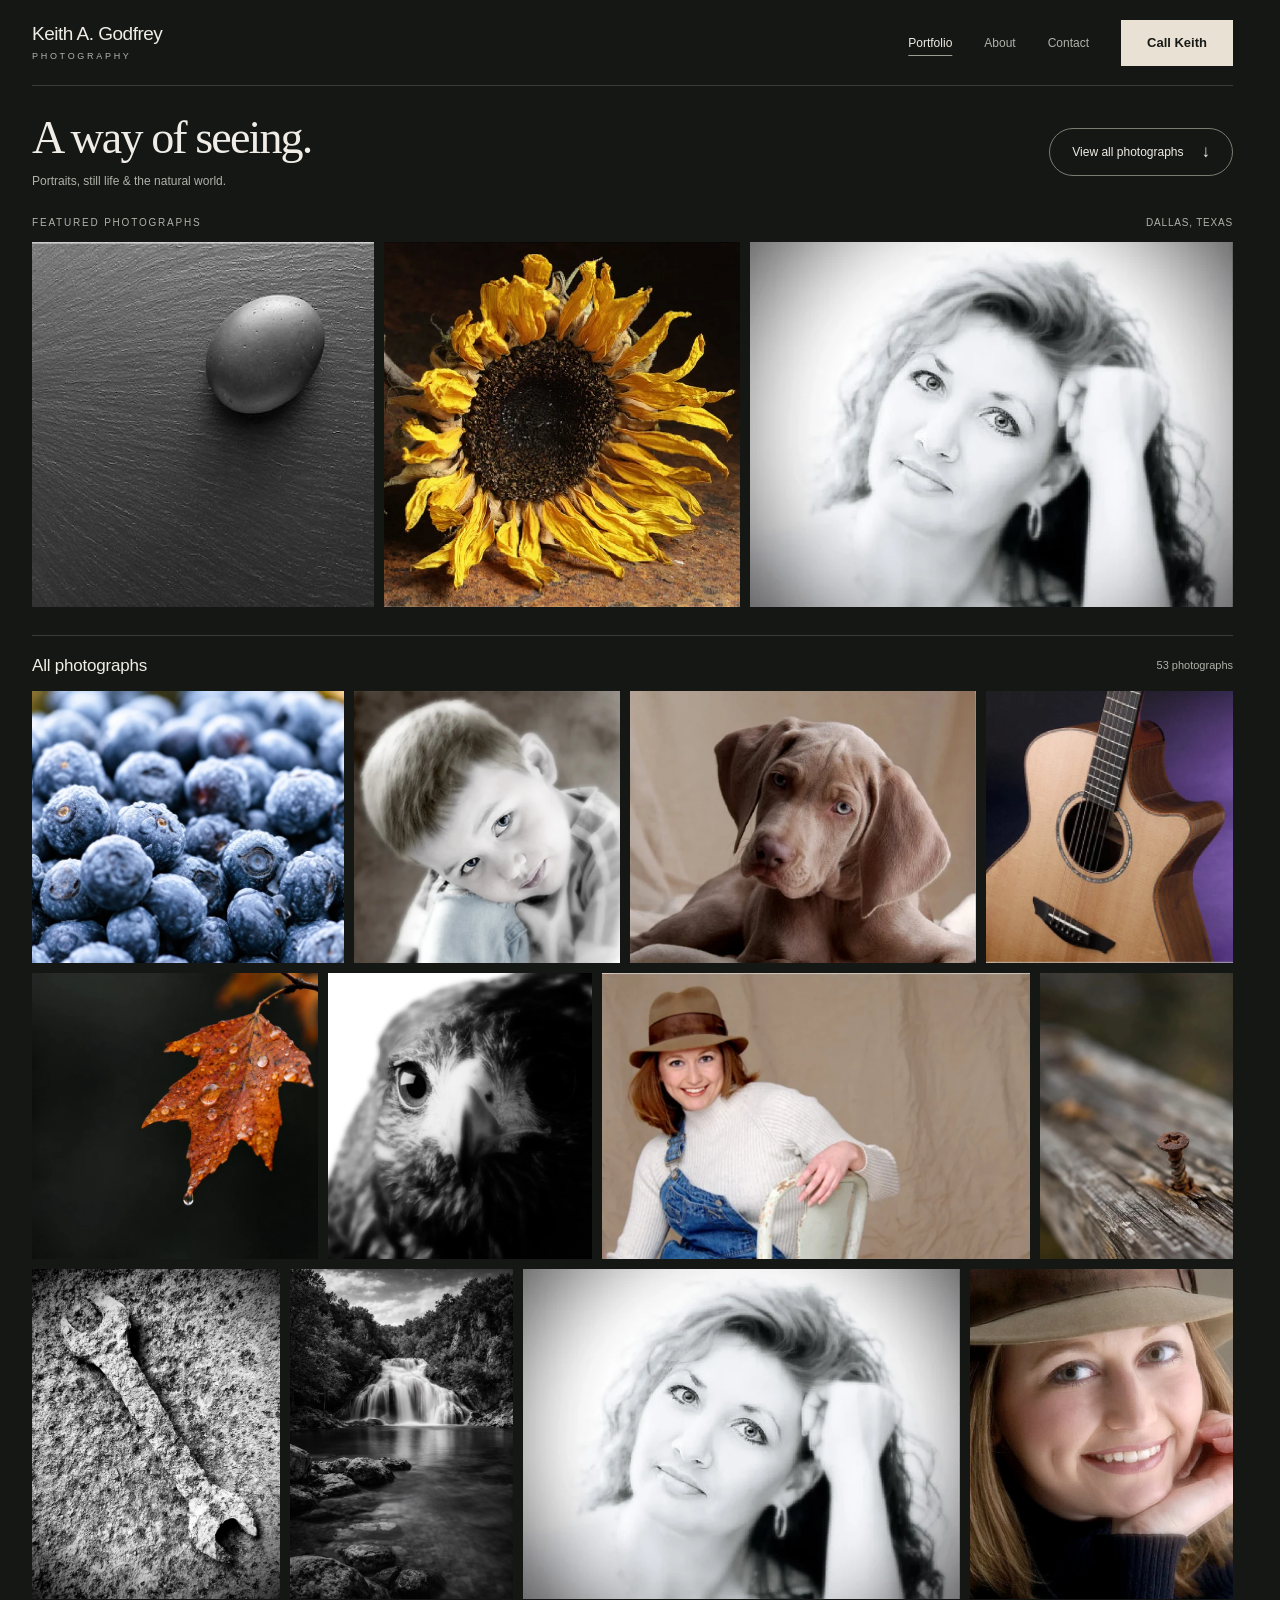
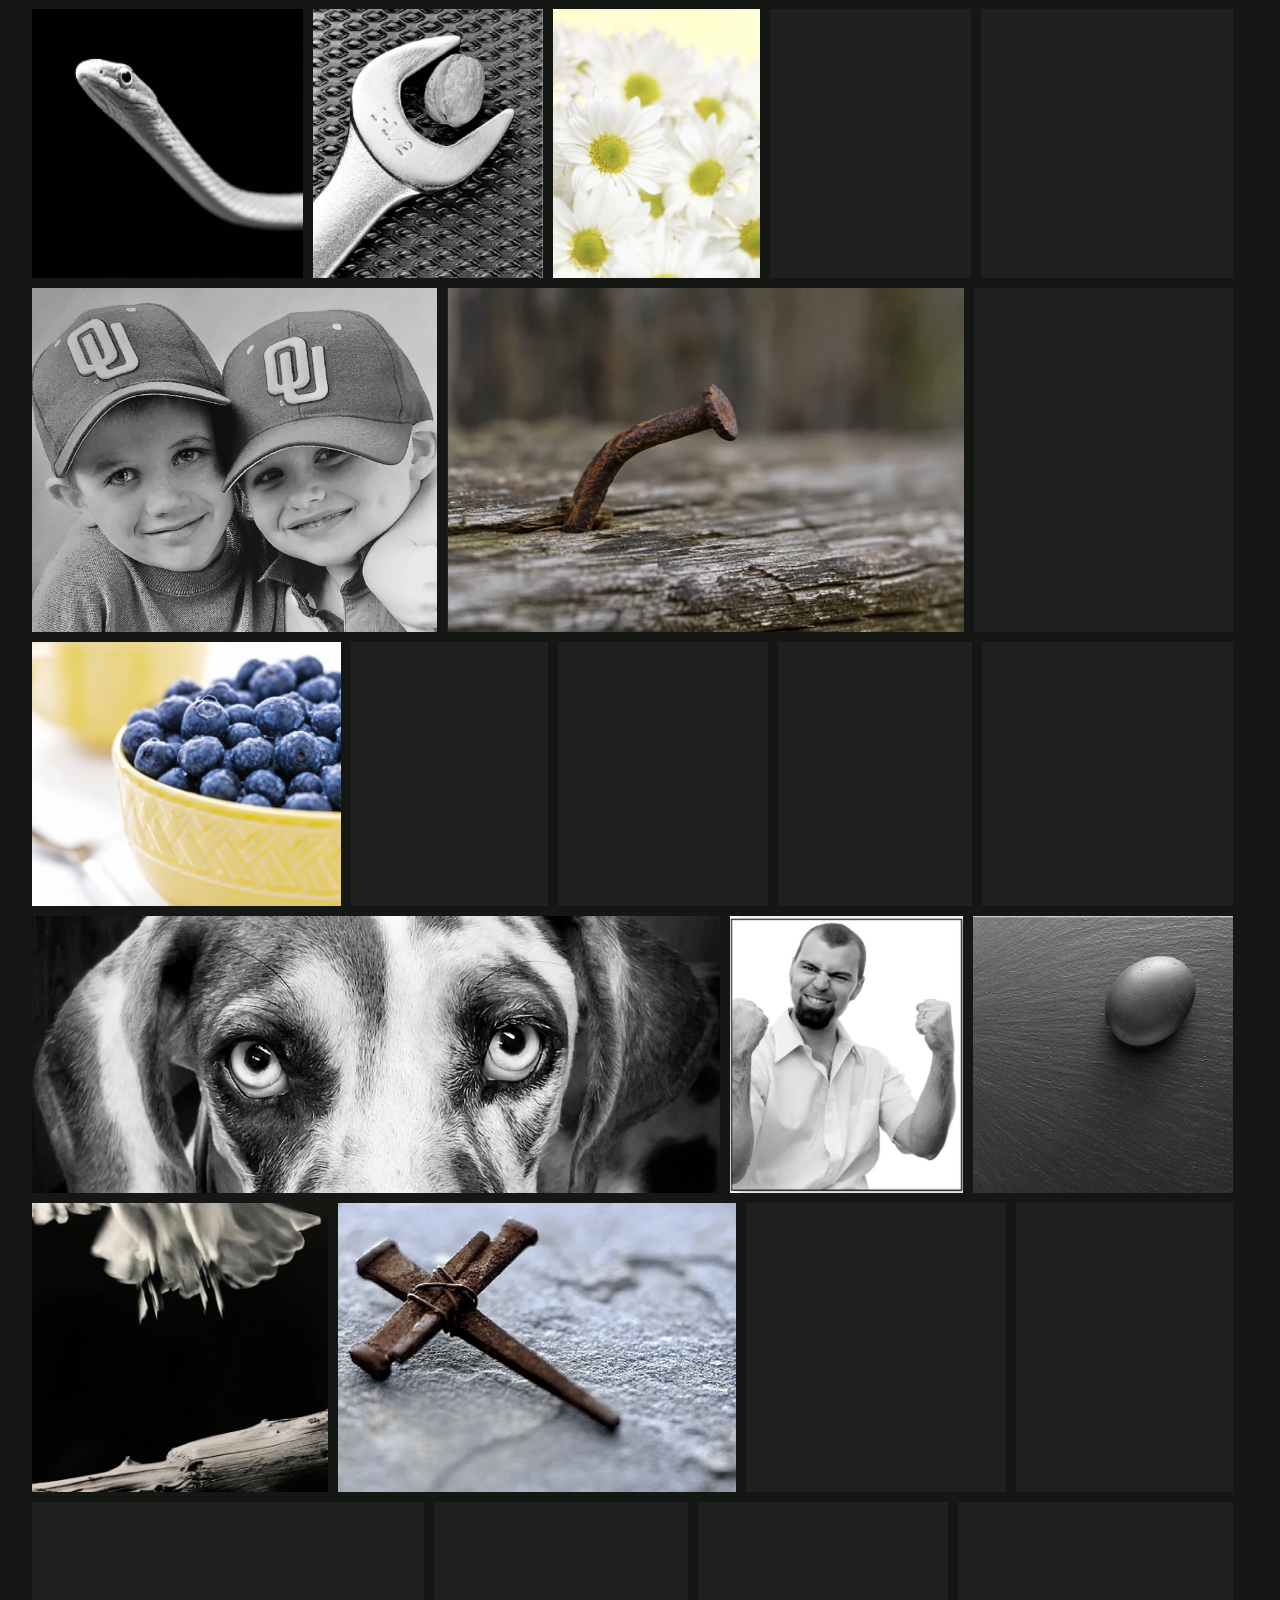
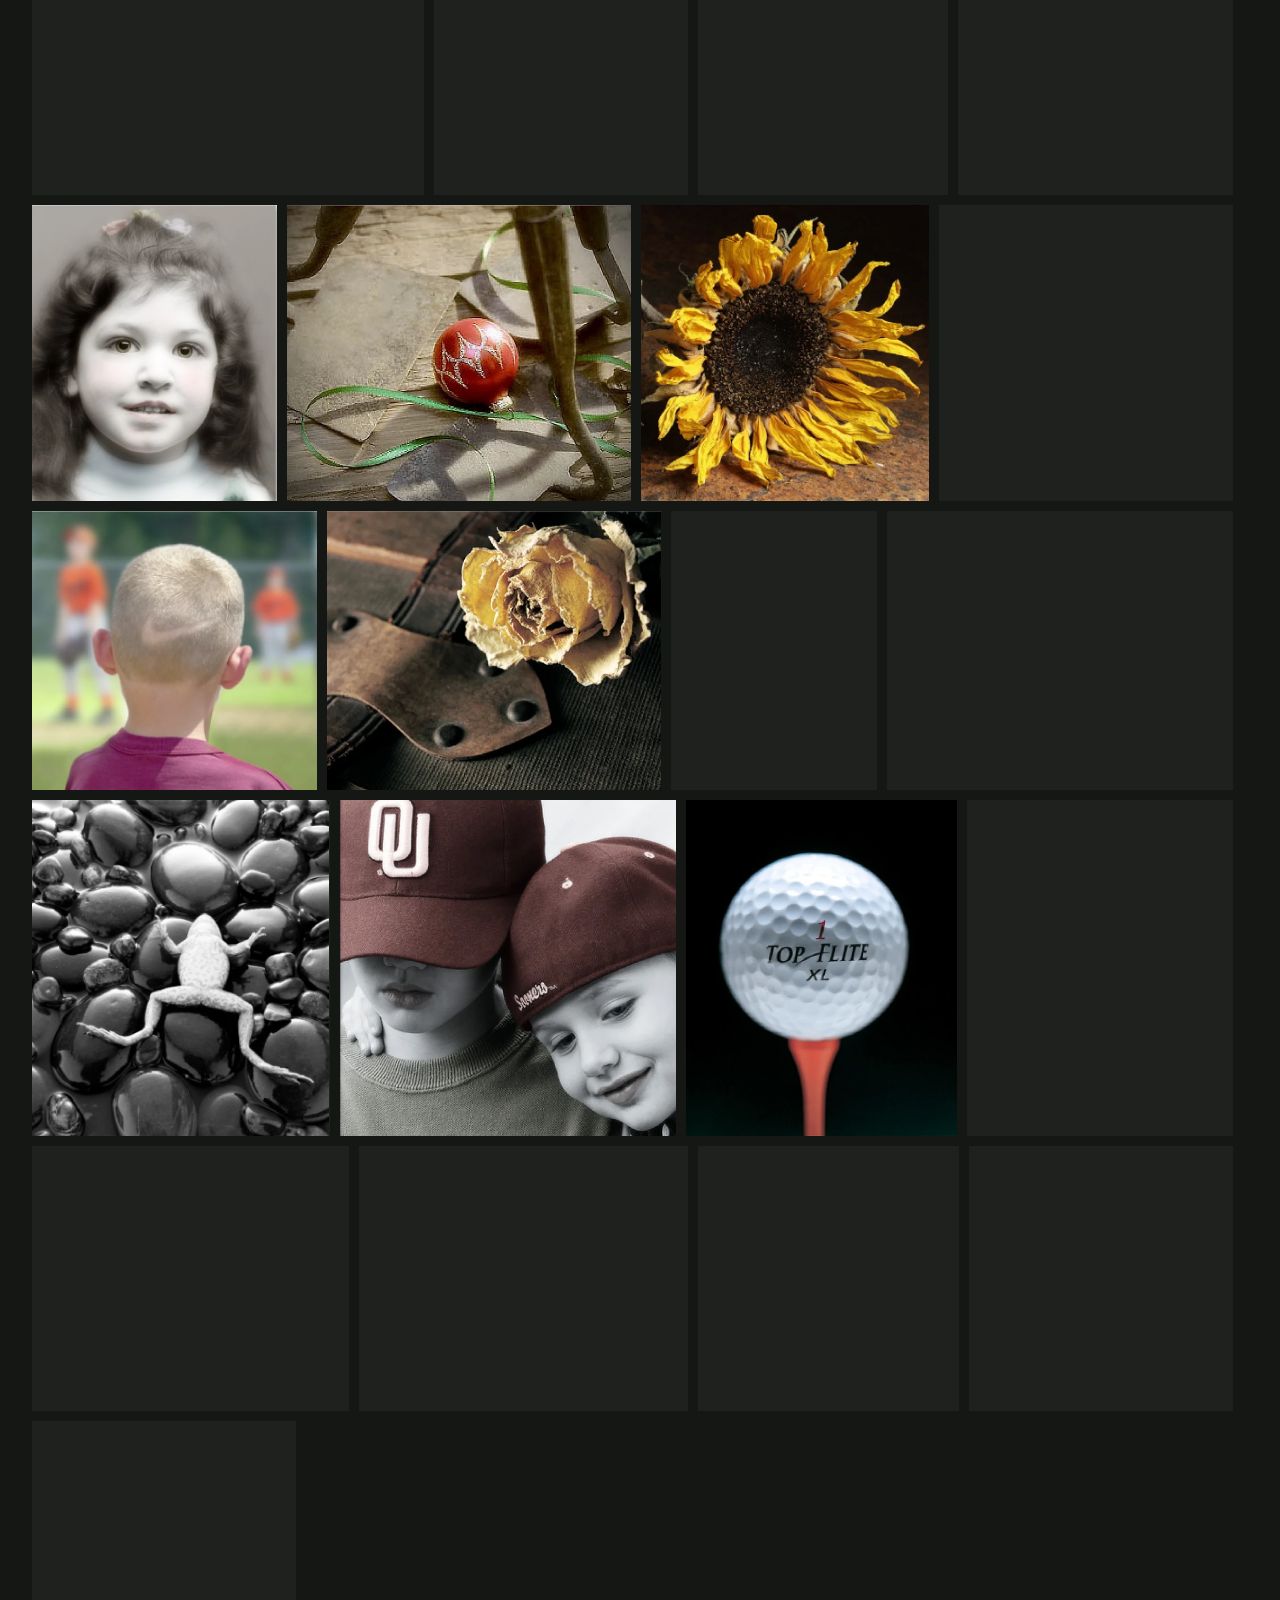
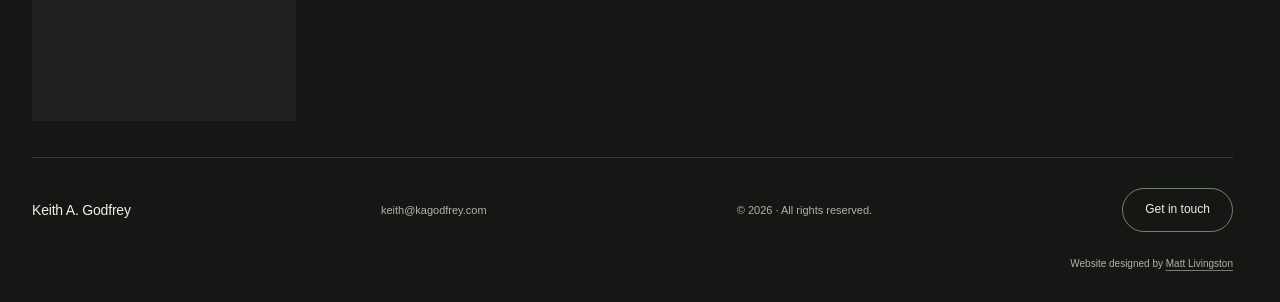
==== commit 28122fe3: "revamp 11.12.26" ====
--- a/index.html
+++ b/index.html
@@ -3,7 +3,7 @@
 <head>
   <meta charset="utf-8">
   <meta name="viewport" content="width=device-width, initial-scale=1">
-  <meta name="theme-color" content="#f7f7f4">
+  <meta name="theme-color" content="#151715">
   <title>Dallas Photographer &amp; Photo Editor | Keith A. Godfrey</title>
   <meta name="description" content="Dallas photographer, photo editor and graphic designer Keith A. Godfrey. Explore portraits, product photography, landscapes and wildlife from four decades of work.">
   <meta name="author" content="Keith A. Godfrey">
@@ -13,22 +13,22 @@
   <meta property="og:site_name" content="Keith A. Godfrey Photography">
   <meta property="og:locale" content="en_US">
   <meta property="og:url" content="https://kagodfrey.com/">
-  <meta property="og:title" content="Dallas Photographer &amp; Photo Editor | Keith A. Godfrey">
-  <meta property="og:description" content="Dallas photographer, photo editor and graphic designer Keith A. Godfrey. Explore portraits, product photography, landscapes and wildlife from four decades of work.">
-  <meta property="og:image" content="https://kagodfrey.com/images/keith-a-godfrey-photography-share-card.jpg">
-  <meta property="og:image:secure_url" content="https://kagodfrey.com/images/keith-a-godfrey-photography-share-card.jpg">
-  <meta property="og:image:type" content="image/jpeg">
-  <meta property="og:image:width" content="1536">
-  <meta property="og:image:height" content="1024">
-  <meta property="og:image:alt" content="Illustrated Keith A. Godfrey with his camera, dog and Keith A Godfrey Photography lettering">
+  <meta property="og:title" content="Keith Godfrey | Professional Photography">
+  <meta property="og:description" content="Explore the photography and portfolio of Keith Godfrey.">
+  <meta property="og:image" content="https://kagodfrey.com/og-image.png">
+  <meta property="og:image:secure_url" content="https://kagodfrey.com/og-image.png">
+  <meta property="og:image:type" content="image/png">
+  <meta property="og:image:width" content="1200">
+  <meta property="og:image:height" content="630">
+  <meta property="og:image:alt" content="Keith Godfrey Photography — Keith holding his Nikon camera alongside portrait, event, commercial, and fine art photography services and KAGodfrey.com">
   <meta name="twitter:card" content="summary_large_image">
-  <meta name="twitter:title" content="Dallas Photographer &amp; Photo Editor | Keith A. Godfrey">
-  <meta name="twitter:description" content="Dallas photographer, photo editor and graphic designer Keith A. Godfrey. Explore portraits, product photography, landscapes and wildlife from four decades of work.">
-  <meta name="twitter:image" content="https://kagodfrey.com/images/keith-a-godfrey-photography-share-card.jpg">
-  <meta name="twitter:image:alt" content="Illustrated Keith A. Godfrey with his camera, dog and Keith A Godfrey Photography lettering">
+  <meta name="twitter:title" content="Keith Godfrey | Professional Photography">
+  <meta name="twitter:description" content="Explore the photography and portfolio of Keith Godfrey.">
+  <meta name="twitter:image" content="https://kagodfrey.com/og-image.png">
+  <meta name="twitter:image:alt" content="Keith Godfrey Photography — Keith holding his Nikon camera alongside portrait, event, commercial, and fine art photography services and KAGodfrey.com">
   <link rel="icon" href="favicon.svg" type="image/svg+xml">
-  <link rel="stylesheet" href="styles.css?v=13">
-  <script src="script.js?v=8" defer></script>
+  <link rel="stylesheet" href="styles.css?v=20">
+  <script src="script.js?v=11" defer></script>
   <script type="application/ld+json">
 {
   "@context": "https://schema.org",
@@ -39,7 +39,8 @@
       "name": "Keith A. Godfrey",
       "alternateName": "Keith A Godfrey",
       "url": "https://kagodfrey.com/",
-      "email": "mailto:keith@kagodfrey.com",
+      "telephone": "+1-405-207-3636",
+      "email": "keith@kagodfrey.com",
       "image": "https://kagodfrey.com/webp/keith-godfrey-dallas-photographer-camera-portrait.webp",
       "jobTitle": [
         "Photographer",
@@ -92,10 +93,10 @@
       },
       "primaryImageOfPage": {
         "@type": "ImageObject",
-        "url": "https://kagodfrey.com/images/keith-a-godfrey-photography-share-card.jpg",
-        "width": 1536,
-        "height": 1024,
-        "caption": "Illustrated Keith A. Godfrey with his camera, dog and Keith A Godfrey Photography lettering"
+        "url": "https://kagodfrey.com/og-image.png",
+        "width": 1200,
+        "height": 630,
+        "caption": "Keith Godfrey Photography \u2014 Keith holding his Nikon camera alongside portrait, event, commercial, and fine art photography services and KAGodfrey.com"
       },
       "mainEntity": {
         "@id": "https://kagodfrey.com/#photographs"
@@ -104,8 +105,8 @@
     {
       "@type": "ImageGallery",
       "@id": "https://kagodfrey.com/#photographs",
-      "name": "Selected photography and archive by Keith A. Godfrey",
-      "url": "https://kagodfrey.com/#work",
+      "name": "Photography portfolio by Keith A. Godfrey",
+      "url": "https://kagodfrey.com/#gallery",
       "author": {
         "@id": "https://kagodfrey.com/#keith-godfrey"
       },
@@ -115,6 +116,294 @@
       "associatedMedia": [
         {
           "@type": "ImageObject",
+          "contentUrl": "https://kagodfrey.com/webp/keith-godfrey-blueberries-close-up-enhanced.webp",
+          "name": "Fresh blueberries",
+          "caption": "Fresh blueberries",
+          "encodingFormat": "image/webp",
+          "width": 1344,
+          "height": 1170,
+          "creator": {
+            "@id": "https://kagodfrey.com/#keith-godfrey"
+          }
+        },
+        {
+          "@type": "ImageObject",
+          "contentUrl": "https://kagodfrey.com/webp/keith-godfrey-child-hands-black-white-portrait.webp",
+          "name": "Child resting their head on their hands",
+          "caption": "Child resting their head on their hands",
+          "encodingFormat": "image/webp",
+          "width": 1284,
+          "height": 1314,
+          "creator": {
+            "@id": "https://kagodfrey.com/#keith-godfrey"
+          }
+        },
+        {
+          "@type": "ImageObject",
+          "contentUrl": "https://kagodfrey.com/webp/keith-godfrey-weimaraner-puppy-portrait.webp",
+          "name": "Weimaraner puppy",
+          "caption": "Weimaraner puppy",
+          "encodingFormat": "image/webp",
+          "width": 1284,
+          "height": 1007,
+          "creator": {
+            "@id": "https://kagodfrey.com/#keith-godfrey"
+          }
+        },
+        {
+          "@type": "ImageObject",
+          "contentUrl": "https://kagodfrey.com/webp/keith-godfrey-acoustic-guitar-still-life.webp",
+          "name": "Acoustic guitar",
+          "caption": "Acoustic guitar",
+          "encodingFormat": "image/webp",
+          "width": 1284,
+          "height": 1414,
+          "creator": {
+            "@id": "https://kagodfrey.com/#keith-godfrey"
+          }
+        },
+        {
+          "@type": "ImageObject",
+          "contentUrl": "https://kagodfrey.com/webp/keith-godfrey-autumn-leaf-raindrops.webp",
+          "name": "An orange autumn leaf covered in raindrops against a dark background",
+          "caption": "An orange autumn leaf covered in raindrops against a dark background",
+          "encodingFormat": "image/webp",
+          "width": 1254,
+          "height": 1254,
+          "creator": {
+            "@id": "https://kagodfrey.com/#keith-godfrey"
+          }
+        },
+        {
+          "@type": "ImageObject",
+          "contentUrl": "https://kagodfrey.com/webp/keith-godfrey-bird-eye-close-up.webp",
+          "name": "Close-up of a bird",
+          "caption": "Close-up of a bird",
+          "encodingFormat": "image/webp",
+          "width": 1284,
+          "height": 1393,
+          "creator": {
+            "@id": "https://kagodfrey.com/#keith-godfrey"
+          }
+        },
+        {
+          "@type": "ImageObject",
+          "contentUrl": "https://kagodfrey.com/webp/keith-godfrey-seated-portrait-hat-chair.webp",
+          "name": "Portrait with a hat and chair",
+          "caption": "Portrait with a hat and chair",
+          "encodingFormat": "image/webp",
+          "width": 1284,
+          "height": 858,
+          "creator": {
+            "@id": "https://kagodfrey.com/#keith-godfrey"
+          }
+        },
+        {
+          "@type": "ImageObject",
+          "contentUrl": "https://kagodfrey.com/webp/keith-godfrey-rusty-nail-weathered-wood.webp",
+          "name": "A rusty nail in weathered wood",
+          "caption": "A rusty nail in weathered wood",
+          "encodingFormat": "image/webp",
+          "width": 1320,
+          "height": 1956,
+          "creator": {
+            "@id": "https://kagodfrey.com/#keith-godfrey"
+          }
+        },
+        {
+          "@type": "ImageObject",
+          "contentUrl": "https://kagodfrey.com/webp/keith-godfrey-weathered-wrench-rough-surface-black-white.webp",
+          "name": "Weathered wrench on a rough surface",
+          "caption": "Black and white study of a weathered wrench on a rough textured surface",
+          "encodingFormat": "image/webp",
+          "width": 1512,
+          "height": 2016,
+          "creator": {
+            "@id": "https://kagodfrey.com/#keith-godfrey"
+          }
+        },
+        {
+          "@type": "ImageObject",
+          "contentUrl": "https://kagodfrey.com/webp/keith-godfrey-waterfall-rocky-pool-black-white.webp",
+          "name": "Black and white waterfall flowing into a rocky pool surrounded by trees",
+          "caption": "Black and white waterfall flowing into a rocky pool surrounded by trees",
+          "encodingFormat": "image/webp",
+          "width": 1320,
+          "height": 1949,
+          "creator": {
+            "@id": "https://kagodfrey.com/#keith-godfrey"
+          }
+        },
+        {
+          "@type": "ImageObject",
+          "contentUrl": "https://kagodfrey.com/webp/keith-godfrey-woman-black-white-portrait.webp",
+          "name": "Black and white portrait",
+          "caption": "Black and white portrait",
+          "encodingFormat": "image/webp",
+          "width": 1284,
+          "height": 972,
+          "creator": {
+            "@id": "https://kagodfrey.com/#keith-godfrey"
+          }
+        },
+        {
+          "@type": "ImageObject",
+          "contentUrl": "https://kagodfrey.com/webp/keith-godfrey-smiling-woman-hat-portrait.webp",
+          "name": "Smiling portrait in a hat",
+          "caption": "Smiling portrait in a hat",
+          "encodingFormat": "image/webp",
+          "width": 1023,
+          "height": 1284,
+          "creator": {
+            "@id": "https://kagodfrey.com/#keith-godfrey"
+          }
+        },
+        {
+          "@type": "ImageObject",
+          "contentUrl": "https://kagodfrey.com/webp/keith-godfrey-snake-black-background.webp",
+          "name": "Snake against a black background",
+          "caption": "Snake against a black background",
+          "encodingFormat": "image/webp",
+          "width": 1284,
+          "height": 1272,
+          "creator": {
+            "@id": "https://kagodfrey.com/#keith-godfrey"
+          }
+        },
+        {
+          "@type": "ImageObject",
+          "contentUrl": "https://kagodfrey.com/webp/keith-godfrey-wrench-textured-metal-still-life.webp",
+          "name": "Wrench on a textured surface",
+          "caption": "Wrench on a textured surface",
+          "encodingFormat": "image/webp",
+          "width": 1284,
+          "height": 1497,
+          "creator": {
+            "@id": "https://kagodfrey.com/#keith-godfrey"
+          }
+        },
+        {
+          "@type": "ImageObject",
+          "contentUrl": "https://kagodfrey.com/webp/keith-godfrey-white-daisies-flower-photography.webp",
+          "name": "White daisies",
+          "caption": "White daisies",
+          "encodingFormat": "image/webp",
+          "width": 1284,
+          "height": 1667,
+          "creator": {
+            "@id": "https://kagodfrey.com/#keith-godfrey"
+          }
+        },
+        {
+          "@type": "ImageObject",
+          "contentUrl": "https://kagodfrey.com/webp/keith-godfrey-spotted-dog-close-up-portrait.webp",
+          "name": "Close portrait of a spotted dog",
+          "caption": "Close portrait of a spotted dog",
+          "encodingFormat": "image/webp",
+          "width": 1536,
+          "height": 2048,
+          "creator": {
+            "@id": "https://kagodfrey.com/#keith-godfrey"
+          }
+        },
+        {
+          "@type": "ImageObject",
+          "contentUrl": "https://kagodfrey.com/webp/keith-godfrey-vintage-camera-detail.webp",
+          "name": "Vintage camera detail",
+          "caption": "Vintage camera detail",
+          "encodingFormat": "image/webp",
+          "width": 1284,
+          "height": 1368,
+          "creator": {
+            "@id": "https://kagodfrey.com/#keith-godfrey"
+          }
+        },
+        {
+          "@type": "ImageObject",
+          "contentUrl": "https://kagodfrey.com/webp/keith-godfrey-children-matching-baseball-caps.webp",
+          "name": "Black and white portrait of two smiling children in matching baseball caps",
+          "caption": "Black and white portrait of two smiling children in matching baseball caps",
+          "encodingFormat": "image/webp",
+          "width": 960,
+          "height": 816,
+          "creator": {
+            "@id": "https://kagodfrey.com/#keith-godfrey"
+          }
+        },
+        {
+          "@type": "ImageObject",
+          "contentUrl": "https://kagodfrey.com/webp/keith-godfrey-bent-rusty-nail-wood-detail.webp",
+          "name": "A bent rusty nail projecting from a weathered wooden surface",
+          "caption": "A bent rusty nail projecting from a weathered wooden surface",
+          "encodingFormat": "image/webp",
+          "width": 1536,
+          "height": 1024,
+          "creator": {
+            "@id": "https://kagodfrey.com/#keith-godfrey"
+          }
+        },
+        {
+          "@type": "ImageObject",
+          "contentUrl": "https://kagodfrey.com/webp/keith-godfrey-praying-mantis-leaf-black-white.webp",
+          "name": "Black and white close-up of a praying mantis perched on a leaf",
+          "caption": "Black and white close-up of a praying mantis perched on a leaf",
+          "encodingFormat": "image/webp",
+          "width": 3024,
+          "height": 4032,
+          "creator": {
+            "@id": "https://kagodfrey.com/#keith-godfrey"
+          }
+        },
+        {
+          "@type": "ImageObject",
+          "contentUrl": "https://kagodfrey.com/webp/keith-godfrey-blueberries-yellow-bowl-enhanced.webp",
+          "name": "Blueberries in a yellow bowl",
+          "caption": "Blueberries in a yellow bowl",
+          "encodingFormat": "image/webp",
+          "width": 1359,
+          "height": 1157,
+          "creator": {
+            "@id": "https://kagodfrey.com/#keith-godfrey"
+          }
+        },
+        {
+          "@type": "ImageObject",
+          "contentUrl": "https://kagodfrey.com/webp/keith-godfrey-bird-of-prey-black-white-portrait.webp",
+          "name": "Black and white portrait of a bird of prey",
+          "caption": "Black and white portrait of a bird of prey",
+          "encodingFormat": "image/webp",
+          "width": 1536,
+          "height": 2048,
+          "creator": {
+            "@id": "https://kagodfrey.com/#keith-godfrey"
+          }
+        },
+        {
+          "@type": "ImageObject",
+          "contentUrl": "https://kagodfrey.com/webp/keith-godfrey-smiling-child-baseball-cap-portrait.webp",
+          "name": "Black and white portrait of a smiling child in a baseball cap",
+          "caption": "Black and white portrait of a smiling child in a baseball cap",
+          "encodingFormat": "image/webp",
+          "width": 766,
+          "height": 960,
+          "creator": {
+            "@id": "https://kagodfrey.com/#keith-godfrey"
+          }
+        },
+        {
+          "@type": "ImageObject",
+          "contentUrl": "https://kagodfrey.com/webp/keith-godfrey-acoustic-guitar-headstock-detail.webp",
+          "name": "Guitar headstock",
+          "caption": "Guitar headstock",
+          "encodingFormat": "image/webp",
+          "width": 1284,
+          "height": 1745,
+          "creator": {
+            "@id": "https://kagodfrey.com/#keith-godfrey"
+          }
+        },
+        {
+          "@type": "ImageObject",
           "contentUrl": "https://kagodfrey.com/webp/keith-godfrey-jumping-frog-wet-stones.webp",
           "name": "A jumping frog above smooth wet stones",
           "caption": "A jumping frog above smooth wet stones",
@@ -127,6 +416,162 @@
         },
         {
           "@type": "ImageObject",
+          "contentUrl": "https://kagodfrey.com/webp/keith-godfrey-dog-eyes-black-white-panorama.webp",
+          "name": "Black and white panoramic close-up of a dog\u2019s eyes and forehead",
+          "caption": "Black and white panoramic close-up of a dog\u2019s eyes and forehead",
+          "encodingFormat": "image/webp",
+          "width": 3019,
+          "height": 1216,
+          "creator": {
+            "@id": "https://kagodfrey.com/#keith-godfrey"
+          }
+        },
+        {
+          "@type": "ImageObject",
+          "contentUrl": "https://kagodfrey.com/webp/keith-godfrey-man-raised-fists-portrait.webp",
+          "name": "Man posing with raised fists",
+          "caption": "Man posing with raised fists",
+          "encodingFormat": "image/webp",
+          "width": 1284,
+          "height": 1527,
+          "creator": {
+            "@id": "https://kagodfrey.com/#keith-godfrey"
+          }
+        },
+        {
+          "@type": "ImageObject",
+          "contentUrl": "https://kagodfrey.com/webp/keith-godfrey-stone-textured-background.webp",
+          "name": "Stone on a textured background",
+          "caption": "Stone on a textured background",
+          "encodingFormat": "image/webp",
+          "width": 1284,
+          "height": 1370,
+          "creator": {
+            "@id": "https://kagodfrey.com/#keith-godfrey"
+          }
+        },
+        {
+          "@type": "ImageObject",
+          "contentUrl": "https://kagodfrey.com/webp/keith-godfrey-bird-taking-flight-branch-borderless.webp",
+          "name": "A bird lifting off above a branch",
+          "caption": "A bird lifting off above a branch",
+          "encodingFormat": "image/webp",
+          "width": 1174,
+          "height": 1149,
+          "creator": {
+            "@id": "https://kagodfrey.com/#keith-godfrey"
+          }
+        },
+        {
+          "@type": "ImageObject",
+          "contentUrl": "https://kagodfrey.com/webp/keith-godfrey-wooden-cross-fabric-still-life.webp",
+          "name": "Wooden cross on fabric",
+          "caption": "Wooden cross on fabric",
+          "encodingFormat": "image/webp",
+          "width": 1284,
+          "height": 935,
+          "creator": {
+            "@id": "https://kagodfrey.com/#keith-godfrey"
+          }
+        },
+        {
+          "@type": "ImageObject",
+          "contentUrl": "https://kagodfrey.com/webp/keith-godfrey-child-round-glasses-cap-portrait.webp",
+          "name": "Black and white portrait of a smiling child wearing round glasses and a cap",
+          "caption": "Black and white portrait of a smiling child wearing round glasses and a cap",
+          "encodingFormat": "image/webp",
+          "width": 862,
+          "height": 960,
+          "creator": {
+            "@id": "https://kagodfrey.com/#keith-godfrey"
+          }
+        },
+        {
+          "@type": "ImageObject",
+          "contentUrl": "https://kagodfrey.com/webp/keith-godfrey-patterned-snake-rocks-gravel.webp",
+          "name": "Close-up of a patterned snake resting among rocks and gravel",
+          "caption": "Close-up of a patterned snake resting among rocks and gravel",
+          "encodingFormat": "image/webp",
+          "width": 3024,
+          "height": 4032,
+          "creator": {
+            "@id": "https://kagodfrey.com/#keith-godfrey"
+          }
+        },
+        {
+          "@type": "ImageObject",
+          "contentUrl": "https://kagodfrey.com/webp/keith-godfrey-worn-baseball-grass-black-white.webp",
+          "name": "Black and white close-up of a worn baseball resting in grass",
+          "caption": "Black and white close-up of a worn baseball resting in grass",
+          "encodingFormat": "image/webp",
+          "width": 3506,
+          "height": 2619,
+          "creator": {
+            "@id": "https://kagodfrey.com/#keith-godfrey"
+          }
+        },
+        {
+          "@type": "ImageObject",
+          "contentUrl": "https://kagodfrey.com/webp/keith-godfrey-woman-black-hat-beads-portrait.webp",
+          "name": "Portrait in a black hat with a strand of beads",
+          "caption": "Portrait in a black hat with a strand of beads",
+          "encodingFormat": "image/webp",
+          "width": 1284,
+          "height": 1477,
+          "creator": {
+            "@id": "https://kagodfrey.com/#keith-godfrey"
+          }
+        },
+        {
+          "@type": "ImageObject",
+          "contentUrl": "https://kagodfrey.com/webp/keith-godfrey-dog-rope-toy-black-white.webp",
+          "name": "Black and white portrait of a dog holding a braided rope toy",
+          "caption": "Black and white portrait of a dog holding a braided rope toy",
+          "encodingFormat": "image/webp",
+          "width": 1184,
+          "height": 1387,
+          "creator": {
+            "@id": "https://kagodfrey.com/#keith-godfrey"
+          }
+        },
+        {
+          "@type": "ImageObject",
+          "contentUrl": "https://kagodfrey.com/webp/keith-godfrey-lace-table-detail.webp",
+          "name": "Lace detail on a table",
+          "caption": "Lace detail on a table",
+          "encodingFormat": "image/webp",
+          "width": 1284,
+          "height": 1364,
+          "creator": {
+            "@id": "https://kagodfrey.com/#keith-godfrey"
+          }
+        },
+        {
+          "@type": "ImageObject",
+          "contentUrl": "https://kagodfrey.com/webp/keith-godfrey-child-soft-focus-portrait.webp",
+          "name": "Soft-focus portrait of a child",
+          "caption": "Soft-focus portrait of a child",
+          "encodingFormat": "image/webp",
+          "width": 1284,
+          "height": 1556,
+          "creator": {
+            "@id": "https://kagodfrey.com/#keith-godfrey"
+          }
+        },
+        {
+          "@type": "ImageObject",
+          "contentUrl": "https://kagodfrey.com/webp/keith-godfrey-red-ornament-green-ribbon.webp",
+          "name": "Red ornament and green ribbon",
+          "caption": "Red ornament and green ribbon",
+          "encodingFormat": "image/webp",
+          "width": 1284,
+          "height": 1106,
+          "creator": {
+            "@id": "https://kagodfrey.com/#keith-godfrey"
+          }
+        },
+        {
+          "@type": "ImageObject",
           "contentUrl": "https://kagodfrey.com/webp/keith-godfrey-golden-sunflower-nature-study.webp",
           "name": "A sunflower with golden curling petals",
           "caption": "A sunflower with golden curling petals",
@@ -139,306 +584,6 @@
         },
         {
           "@type": "ImageObject",
-          "contentUrl": "https://kagodfrey.com/webp/keith-godfrey-acoustic-guitar-still-life.webp",
-          "name": "Acoustic guitar",
-          "caption": "Acoustic guitar",
-          "encodingFormat": "image/webp",
-          "width": 1284,
-          "height": 1414,
-          "creator": {
-            "@id": "https://kagodfrey.com/#keith-godfrey"
-          }
-        },
-        {
-          "@type": "ImageObject",
-          "contentUrl": "https://kagodfrey.com/webp/keith-godfrey-child-hands-black-white-portrait.webp",
-          "name": "Child resting their head on their hands",
-          "caption": "Child resting their head on their hands",
-          "encodingFormat": "image/webp",
-          "width": 1284,
-          "height": 1314,
-          "creator": {
-            "@id": "https://kagodfrey.com/#keith-godfrey"
-          }
-        },
-        {
-          "@type": "ImageObject",
-          "contentUrl": "https://kagodfrey.com/webp/keith-godfrey-wrench-textured-metal-still-life.webp",
-          "name": "Wrench on a textured surface",
-          "caption": "Wrench on a textured surface",
-          "encodingFormat": "image/webp",
-          "width": 1284,
-          "height": 1497,
-          "creator": {
-            "@id": "https://kagodfrey.com/#keith-godfrey"
-          }
-        },
-        {
-          "@type": "ImageObject",
-          "contentUrl": "https://kagodfrey.com/webp/keith-godfrey-stone-textured-background.webp",
-          "name": "Stone on a textured background",
-          "caption": "Stone on a textured background",
-          "encodingFormat": "image/webp",
-          "width": 1284,
-          "height": 1370,
-          "creator": {
-            "@id": "https://kagodfrey.com/#keith-godfrey"
-          }
-        },
-        {
-          "@type": "ImageObject",
-          "contentUrl": "https://kagodfrey.com/webp/keith-godfrey-rusty-nail-weathered-wood.webp",
-          "name": "A rusty nail in weathered wood",
-          "caption": "A rusty nail in weathered wood",
-          "encodingFormat": "image/webp",
-          "width": 1320,
-          "height": 1956,
-          "creator": {
-            "@id": "https://kagodfrey.com/#keith-godfrey"
-          }
-        },
-        {
-          "@type": "ImageObject",
-          "contentUrl": "https://kagodfrey.com/webp/keith-godfrey-woman-black-white-portrait.webp",
-          "name": "Black and white portrait",
-          "caption": "Black and white portrait",
-          "encodingFormat": "image/webp",
-          "width": 1284,
-          "height": 972,
-          "creator": {
-            "@id": "https://kagodfrey.com/#keith-godfrey"
-          }
-        },
-        {
-          "@type": "ImageObject",
-          "contentUrl": "https://kagodfrey.com/webp/keith-godfrey-blueberries-close-up-enhanced.webp",
-          "name": "Fresh blueberries",
-          "caption": "Fresh blueberries",
-          "encodingFormat": "image/webp",
-          "width": 1344,
-          "height": 1170,
-          "creator": {
-            "@id": "https://kagodfrey.com/#keith-godfrey"
-          }
-        },
-        {
-          "@type": "ImageObject",
-          "contentUrl": "https://kagodfrey.com/webp/keith-godfrey-weimaraner-puppy-portrait.webp",
-          "name": "Weimaraner puppy",
-          "caption": "Weimaraner puppy",
-          "encodingFormat": "image/webp",
-          "width": 1284,
-          "height": 1007,
-          "creator": {
-            "@id": "https://kagodfrey.com/#keith-godfrey"
-          }
-        },
-        {
-          "@type": "ImageObject",
-          "contentUrl": "https://kagodfrey.com/webp/keith-godfrey-vintage-camera-detail.webp",
-          "name": "Vintage camera detail",
-          "caption": "Vintage camera detail",
-          "encodingFormat": "image/webp",
-          "width": 1284,
-          "height": 1368,
-          "creator": {
-            "@id": "https://kagodfrey.com/#keith-godfrey"
-          }
-        },
-        {
-          "@type": "ImageObject",
-          "contentUrl": "https://kagodfrey.com/webp/keith-godfrey-bird-eye-close-up.webp",
-          "name": "Close-up of a bird",
-          "caption": "Close-up of a bird",
-          "encodingFormat": "image/webp",
-          "width": 1284,
-          "height": 1393,
-          "creator": {
-            "@id": "https://kagodfrey.com/#keith-godfrey"
-          }
-        },
-        {
-          "@type": "ImageObject",
-          "contentUrl": "https://kagodfrey.com/webp/keith-godfrey-snake-black-background.webp",
-          "name": "Snake against a black background",
-          "caption": "Snake against a black background",
-          "encodingFormat": "image/webp",
-          "width": 1284,
-          "height": 1272,
-          "creator": {
-            "@id": "https://kagodfrey.com/#keith-godfrey"
-          }
-        },
-        {
-          "@type": "ImageObject",
-          "contentUrl": "https://kagodfrey.com/webp/keith-godfrey-spotted-dog-close-up-portrait.webp",
-          "name": "Close portrait of a spotted dog",
-          "caption": "Close portrait of a spotted dog",
-          "encodingFormat": "image/webp",
-          "width": 1536,
-          "height": 2048,
-          "creator": {
-            "@id": "https://kagodfrey.com/#keith-godfrey"
-          }
-        },
-        {
-          "@type": "ImageObject",
-          "contentUrl": "https://kagodfrey.com/webp/keith-godfrey-bird-taking-flight-branch.webp",
-          "name": "A bird lifting off above a branch",
-          "caption": "A bird lifting off above a branch",
-          "encodingFormat": "image/webp",
-          "width": 1536,
-          "height": 2048,
-          "creator": {
-            "@id": "https://kagodfrey.com/#keith-godfrey"
-          }
-        },
-        {
-          "@type": "ImageObject",
-          "contentUrl": "https://kagodfrey.com/webp/keith-godfrey-bird-of-prey-black-white-portrait.webp",
-          "name": "Black and white portrait of a bird of prey",
-          "caption": "Black and white portrait of a bird of prey",
-          "encodingFormat": "image/webp",
-          "width": 1536,
-          "height": 2048,
-          "creator": {
-            "@id": "https://kagodfrey.com/#keith-godfrey"
-          }
-        },
-        {
-          "@type": "ImageObject",
-          "contentUrl": "https://kagodfrey.com/webp/keith-godfrey-seated-portrait-hat-chair.webp",
-          "name": "Portrait with a hat and chair",
-          "caption": "Portrait with a hat and chair",
-          "encodingFormat": "image/webp",
-          "width": 1284,
-          "height": 858,
-          "creator": {
-            "@id": "https://kagodfrey.com/#keith-godfrey"
-          }
-        },
-        {
-          "@type": "ImageObject",
-          "contentUrl": "https://kagodfrey.com/webp/keith-godfrey-smiling-woman-hat-portrait.webp",
-          "name": "Smiling portrait in a hat",
-          "caption": "Smiling portrait in a hat",
-          "encodingFormat": "image/webp",
-          "width": 1023,
-          "height": 1284,
-          "creator": {
-            "@id": "https://kagodfrey.com/#keith-godfrey"
-          }
-        },
-        {
-          "@type": "ImageObject",
-          "contentUrl": "https://kagodfrey.com/webp/keith-godfrey-wooden-cross-fabric-still-life.webp",
-          "name": "Wooden cross on fabric",
-          "caption": "Wooden cross on fabric",
-          "encodingFormat": "image/webp",
-          "width": 1284,
-          "height": 935,
-          "creator": {
-            "@id": "https://kagodfrey.com/#keith-godfrey"
-          }
-        },
-        {
-          "@type": "ImageObject",
-          "contentUrl": "https://kagodfrey.com/webp/keith-godfrey-acoustic-guitar-headstock-detail.webp",
-          "name": "Guitar headstock",
-          "caption": "Guitar headstock",
-          "encodingFormat": "image/webp",
-          "width": 1284,
-          "height": 1745,
-          "creator": {
-            "@id": "https://kagodfrey.com/#keith-godfrey"
-          }
-        },
-        {
-          "@type": "ImageObject",
-          "contentUrl": "https://kagodfrey.com/webp/keith-godfrey-white-daisies-flower-photography.webp",
-          "name": "White daisies",
-          "caption": "White daisies",
-          "encodingFormat": "image/webp",
-          "width": 1284,
-          "height": 1667,
-          "creator": {
-            "@id": "https://kagodfrey.com/#keith-godfrey"
-          }
-        },
-        {
-          "@type": "ImageObject",
-          "contentUrl": "https://kagodfrey.com/webp/keith-godfrey-autumn-leaf-raindrops.webp",
-          "name": "An orange autumn leaf covered in raindrops against a dark background",
-          "caption": "An orange autumn leaf covered in raindrops against a dark background",
-          "encodingFormat": "image/webp",
-          "width": 1254,
-          "height": 1254,
-          "creator": {
-            "@id": "https://kagodfrey.com/#keith-godfrey"
-          }
-        },
-        {
-          "@type": "ImageObject",
-          "contentUrl": "https://kagodfrey.com/webp/keith-godfrey-waterfall-rocky-pool-black-white.webp",
-          "name": "Black and white waterfall flowing into a rocky pool surrounded by trees",
-          "caption": "Black and white waterfall flowing into a rocky pool surrounded by trees",
-          "encodingFormat": "image/webp",
-          "width": 1320,
-          "height": 1949,
-          "creator": {
-            "@id": "https://kagodfrey.com/#keith-godfrey"
-          }
-        },
-        {
-          "@type": "ImageObject",
-          "contentUrl": "https://kagodfrey.com/webp/keith-godfrey-praying-mantis-leaf-black-white.webp",
-          "name": "Black and white close-up of a praying mantis perched on a leaf",
-          "caption": "Black and white close-up of a praying mantis perched on a leaf",
-          "encodingFormat": "image/webp",
-          "width": 3024,
-          "height": 4032,
-          "creator": {
-            "@id": "https://kagodfrey.com/#keith-godfrey"
-          }
-        },
-        {
-          "@type": "ImageObject",
-          "contentUrl": "https://kagodfrey.com/webp/keith-godfrey-patterned-snake-rocks-gravel.webp",
-          "name": "Close-up of a patterned snake resting among rocks and gravel",
-          "caption": "Close-up of a patterned snake resting among rocks and gravel",
-          "encodingFormat": "image/webp",
-          "width": 3024,
-          "height": 4032,
-          "creator": {
-            "@id": "https://kagodfrey.com/#keith-godfrey"
-          }
-        },
-        {
-          "@type": "ImageObject",
-          "contentUrl": "https://kagodfrey.com/webp/keith-godfrey-dog-eyes-black-white-panorama.webp",
-          "name": "Black and white panoramic close-up of a dog’s eyes and forehead",
-          "caption": "Black and white panoramic close-up of a dog’s eyes and forehead",
-          "encodingFormat": "image/webp",
-          "width": 3019,
-          "height": 1216,
-          "creator": {
-            "@id": "https://kagodfrey.com/#keith-godfrey"
-          }
-        },
-        {
-          "@type": "ImageObject",
-          "contentUrl": "https://kagodfrey.com/webp/keith-godfrey-dog-rope-toy-black-white.webp",
-          "name": "Black and white portrait of a dog holding a braided rope toy",
-          "caption": "Black and white portrait of a dog holding a braided rope toy",
-          "encodingFormat": "image/webp",
-          "width": 1184,
-          "height": 1387,
-          "creator": {
-            "@id": "https://kagodfrey.com/#keith-godfrey"
-          }
-        },
-        {
-          "@type": "ImageObject",
           "contentUrl": "https://kagodfrey.com/webp/keith-godfrey-spotted-dog-window-portrait.webp",
           "name": "Black and white side portrait of a spotted dog looking toward a window",
           "caption": "Black and white side portrait of a spotted dog looking toward a window",
@@ -451,6 +596,30 @@
         },
         {
           "@type": "ImageObject",
+          "contentUrl": "https://kagodfrey.com/webp/keith-godfrey-child-watching-baseball-game.webp",
+          "name": "Child watching a game",
+          "caption": "Child watching a game",
+          "encodingFormat": "image/webp",
+          "width": 1284,
+          "height": 1256,
+          "creator": {
+            "@id": "https://kagodfrey.com/#keith-godfrey"
+          }
+        },
+        {
+          "@type": "ImageObject",
+          "contentUrl": "https://kagodfrey.com/webp/keith-godfrey-dried-rose-dark-fabric.webp",
+          "name": "Dried rose on dark fabric",
+          "caption": "Dried rose on dark fabric",
+          "encodingFormat": "image/webp",
+          "width": 1284,
+          "height": 1072,
+          "creator": {
+            "@id": "https://kagodfrey.com/#keith-godfrey"
+          }
+        },
+        {
+          "@type": "ImageObject",
           "contentUrl": "https://kagodfrey.com/webp/keith-godfrey-cat-dark-face-black-white-portrait.webp",
           "name": "Black and white portrait of a cat with dark ears and a dark face",
           "caption": "Black and white portrait of a cat with dark ears and a dark face",
@@ -463,102 +632,6 @@
         },
         {
           "@type": "ImageObject",
-          "contentUrl": "https://kagodfrey.com/webp/keith-godfrey-children-matching-baseball-caps.webp",
-          "name": "Black and white portrait of two smiling children in matching baseball caps",
-          "caption": "Black and white portrait of two smiling children in matching baseball caps",
-          "encodingFormat": "image/webp",
-          "width": 960,
-          "height": 816,
-          "creator": {
-            "@id": "https://kagodfrey.com/#keith-godfrey"
-          }
-        },
-        {
-          "@type": "ImageObject",
-          "contentUrl": "https://kagodfrey.com/webp/keith-godfrey-smiling-child-baseball-cap-portrait.webp",
-          "name": "Black and white portrait of a smiling child in a baseball cap",
-          "caption": "Black and white portrait of a smiling child in a baseball cap",
-          "encodingFormat": "image/webp",
-          "width": 766,
-          "height": 960,
-          "creator": {
-            "@id": "https://kagodfrey.com/#keith-godfrey"
-          }
-        },
-        {
-          "@type": "ImageObject",
-          "contentUrl": "https://kagodfrey.com/webp/keith-godfrey-child-round-glasses-cap-portrait.webp",
-          "name": "Black and white portrait of a smiling child wearing round glasses and a cap",
-          "caption": "Black and white portrait of a smiling child wearing round glasses and a cap",
-          "encodingFormat": "image/webp",
-          "width": 862,
-          "height": 960,
-          "creator": {
-            "@id": "https://kagodfrey.com/#keith-godfrey"
-          }
-        },
-        {
-          "@type": "ImageObject",
-          "contentUrl": "https://kagodfrey.com/webp/keith-godfrey-bent-rusty-nail-wood-detail.webp",
-          "name": "A bent rusty nail projecting from a weathered wooden surface",
-          "caption": "A bent rusty nail projecting from a weathered wooden surface",
-          "encodingFormat": "image/webp",
-          "width": 1536,
-          "height": 1024,
-          "creator": {
-            "@id": "https://kagodfrey.com/#keith-godfrey"
-          }
-        },
-        {
-          "@type": "ImageObject",
-          "contentUrl": "https://kagodfrey.com/webp/keith-godfrey-worn-baseball-grass-black-white.webp",
-          "name": "Black and white close-up of a worn baseball resting in grass",
-          "caption": "Black and white close-up of a worn baseball resting in grass",
-          "encodingFormat": "image/webp",
-          "width": 3506,
-          "height": 2619,
-          "creator": {
-            "@id": "https://kagodfrey.com/#keith-godfrey"
-          }
-        },
-        {
-          "@type": "ImageObject",
-          "contentUrl": "https://kagodfrey.com/webp/keith-godfrey-man-raised-fists-portrait.webp",
-          "name": "Man posing with raised fists",
-          "caption": "Man posing with raised fists",
-          "encodingFormat": "image/webp",
-          "width": 1284,
-          "height": 1527,
-          "creator": {
-            "@id": "https://kagodfrey.com/#keith-godfrey"
-          }
-        },
-        {
-          "@type": "ImageObject",
-          "contentUrl": "https://kagodfrey.com/webp/keith-godfrey-child-soft-focus-portrait.webp",
-          "name": "Soft-focus portrait of a child",
-          "caption": "Soft-focus portrait of a child",
-          "encodingFormat": "image/webp",
-          "width": 1284,
-          "height": 1556,
-          "creator": {
-            "@id": "https://kagodfrey.com/#keith-godfrey"
-          }
-        },
-        {
-          "@type": "ImageObject",
-          "contentUrl": "https://kagodfrey.com/webp/keith-godfrey-child-watching-baseball-game.webp",
-          "name": "Child watching a game",
-          "caption": "Child watching a game",
-          "encodingFormat": "image/webp",
-          "width": 1284,
-          "height": 1256,
-          "creator": {
-            "@id": "https://kagodfrey.com/#keith-godfrey"
-          }
-        },
-        {
-          "@type": "ImageObject",
           "contentUrl": "https://kagodfrey.com/webp/keith-godfrey-young-baseball-catcher.webp",
           "name": "Young baseball catcher",
           "caption": "Young baseball catcher",
@@ -571,6 +644,42 @@
         },
         {
           "@type": "ImageObject",
+          "contentUrl": "https://kagodfrey.com/webp/keith-godfrey-small-figure-dark-stones.webp",
+          "name": "Small figure among dark stones",
+          "caption": "Small figure among dark stones",
+          "encodingFormat": "image/webp",
+          "width": 1284,
+          "height": 1450,
+          "creator": {
+            "@id": "https://kagodfrey.com/#keith-godfrey"
+          }
+        },
+        {
+          "@type": "ImageObject",
+          "contentUrl": "https://kagodfrey.com/webp/keith-godfrey-children-baseball-caps-candid.webp",
+          "name": "Two children wearing baseball caps",
+          "caption": "Two children wearing baseball caps",
+          "encodingFormat": "image/webp",
+          "width": 1284,
+          "height": 1284,
+          "creator": {
+            "@id": "https://kagodfrey.com/#keith-godfrey"
+          }
+        },
+        {
+          "@type": "ImageObject",
+          "contentUrl": "https://kagodfrey.com/webp/keith-godfrey-golf-ball-tee-close-up.webp",
+          "name": "Golf ball on a tee",
+          "caption": "Golf ball on a tee",
+          "encodingFormat": "image/webp",
+          "width": 1284,
+          "height": 1590,
+          "creator": {
+            "@id": "https://kagodfrey.com/#keith-godfrey"
+          }
+        },
+        {
+          "@type": "ImageObject",
           "contentUrl": "https://kagodfrey.com/webp/keith-godfrey-people-gathered-table.webp",
           "name": "People gathered around a table",
           "caption": "People gathered around a table",
@@ -583,12 +692,48 @@
         },
         {
           "@type": "ImageObject",
-          "contentUrl": "https://kagodfrey.com/webp/keith-godfrey-children-baseball-caps-candid.webp",
-          "name": "Two children wearing baseball caps",
-          "caption": "Two children wearing baseball caps",
-          "encodingFormat": "image/webp",
-          "width": 1284,
-          "height": 1284,
+          "contentUrl": "https://kagodfrey.com/webp/keith-godfrey-skeleton-top-hat-still-life.webp",
+          "name": "Skeleton in a top hat",
+          "caption": "Skeleton in a top hat",
+          "encodingFormat": "image/webp",
+          "width": 1284,
+          "height": 1070,
+          "creator": {
+            "@id": "https://kagodfrey.com/#keith-godfrey"
+          }
+        },
+        {
+          "@type": "ImageObject",
+          "contentUrl": "https://kagodfrey.com/webp/keith-godfrey-child-gathering-candid-portrait.webp",
+          "name": "Child at a gathering",
+          "caption": "Child at a gathering",
+          "encodingFormat": "image/webp",
+          "width": 1284,
+          "height": 1032,
+          "creator": {
+            "@id": "https://kagodfrey.com/#keith-godfrey"
+          }
+        },
+        {
+          "@type": "ImageObject",
+          "contentUrl": "https://kagodfrey.com/webp/keith-godfrey-toy-soldiers-close-up.webp",
+          "name": "Toy soldiers",
+          "caption": "Toy soldiers",
+          "encodingFormat": "image/webp",
+          "width": 1284,
+          "height": 1303,
+          "creator": {
+            "@id": "https://kagodfrey.com/#keith-godfrey"
+          }
+        },
+        {
+          "@type": "ImageObject",
+          "contentUrl": "https://kagodfrey.com/webp/keith-godfrey-child-baseball-cap-black-white.webp",
+          "name": "Black and white portrait in a baseball cap",
+          "caption": "Black and white portrait in a baseball cap",
+          "encodingFormat": "image/webp",
+          "width": 1284,
+          "height": 1285,
           "creator": {
             "@id": "https://kagodfrey.com/#keith-godfrey"
           }
@@ -601,138 +746,6 @@
           "encodingFormat": "image/webp",
           "width": 1284,
           "height": 1457,
-          "creator": {
-            "@id": "https://kagodfrey.com/#keith-godfrey"
-          }
-        },
-        {
-          "@type": "ImageObject",
-          "contentUrl": "https://kagodfrey.com/webp/keith-godfrey-child-gathering-candid-portrait.webp",
-          "name": "Child at a gathering",
-          "caption": "Child at a gathering",
-          "encodingFormat": "image/webp",
-          "width": 1284,
-          "height": 1032,
-          "creator": {
-            "@id": "https://kagodfrey.com/#keith-godfrey"
-          }
-        },
-        {
-          "@type": "ImageObject",
-          "contentUrl": "https://kagodfrey.com/webp/keith-godfrey-child-baseball-cap-black-white.webp",
-          "name": "Black and white portrait in a baseball cap",
-          "caption": "Black and white portrait in a baseball cap",
-          "encodingFormat": "image/webp",
-          "width": 1284,
-          "height": 1285,
-          "creator": {
-            "@id": "https://kagodfrey.com/#keith-godfrey"
-          }
-        },
-        {
-          "@type": "ImageObject",
-          "contentUrl": "https://kagodfrey.com/webp/keith-godfrey-lace-table-detail.webp",
-          "name": "Lace detail on a table",
-          "caption": "Lace detail on a table",
-          "encodingFormat": "image/webp",
-          "width": 1284,
-          "height": 1364,
-          "creator": {
-            "@id": "https://kagodfrey.com/#keith-godfrey"
-          }
-        },
-        {
-          "@type": "ImageObject",
-          "contentUrl": "https://kagodfrey.com/webp/keith-godfrey-blueberries-yellow-bowl-enhanced.webp",
-          "name": "Blueberries in a yellow bowl",
-          "caption": "Blueberries in a yellow bowl",
-          "encodingFormat": "image/webp",
-          "width": 1359,
-          "height": 1157,
-          "creator": {
-            "@id": "https://kagodfrey.com/#keith-godfrey"
-          }
-        },
-        {
-          "@type": "ImageObject",
-          "contentUrl": "https://kagodfrey.com/webp/keith-godfrey-small-figure-dark-stones.webp",
-          "name": "Small figure among dark stones",
-          "caption": "Small figure among dark stones",
-          "encodingFormat": "image/webp",
-          "width": 1284,
-          "height": 1450,
-          "creator": {
-            "@id": "https://kagodfrey.com/#keith-godfrey"
-          }
-        },
-        {
-          "@type": "ImageObject",
-          "contentUrl": "https://kagodfrey.com/webp/keith-godfrey-red-ornament-green-ribbon.webp",
-          "name": "Red ornament and green ribbon",
-          "caption": "Red ornament and green ribbon",
-          "encodingFormat": "image/webp",
-          "width": 1284,
-          "height": 1106,
-          "creator": {
-            "@id": "https://kagodfrey.com/#keith-godfrey"
-          }
-        },
-        {
-          "@type": "ImageObject",
-          "contentUrl": "https://kagodfrey.com/webp/keith-godfrey-skeleton-top-hat-still-life.webp",
-          "name": "Skeleton in a top hat",
-          "caption": "Skeleton in a top hat",
-          "encodingFormat": "image/webp",
-          "width": 1284,
-          "height": 1070,
-          "creator": {
-            "@id": "https://kagodfrey.com/#keith-godfrey"
-          }
-        },
-        {
-          "@type": "ImageObject",
-          "contentUrl": "https://kagodfrey.com/webp/keith-godfrey-dried-rose-dark-fabric.webp",
-          "name": "Dried rose on dark fabric",
-          "caption": "Dried rose on dark fabric",
-          "encodingFormat": "image/webp",
-          "width": 1284,
-          "height": 1072,
-          "creator": {
-            "@id": "https://kagodfrey.com/#keith-godfrey"
-          }
-        },
-        {
-          "@type": "ImageObject",
-          "contentUrl": "https://kagodfrey.com/webp/keith-godfrey-toy-soldiers-close-up.webp",
-          "name": "Toy soldiers",
-          "caption": "Toy soldiers",
-          "encodingFormat": "image/webp",
-          "width": 1284,
-          "height": 1303,
-          "creator": {
-            "@id": "https://kagodfrey.com/#keith-godfrey"
-          }
-        },
-        {
-          "@type": "ImageObject",
-          "contentUrl": "https://kagodfrey.com/webp/keith-godfrey-golf-ball-tee-close-up.webp",
-          "name": "Golf ball on a tee",
-          "caption": "Golf ball on a tee",
-          "encodingFormat": "image/webp",
-          "width": 1284,
-          "height": 1590,
-          "creator": {
-            "@id": "https://kagodfrey.com/#keith-godfrey"
-          }
-        },
-        {
-          "@type": "ImageObject",
-          "contentUrl": "https://kagodfrey.com/webp/keith-godfrey-woman-black-hat-beads-portrait.webp",
-          "name": "Portrait in a black hat with a strand of beads",
-          "caption": "Portrait in a black hat with a strand of beads",
-          "encodingFormat": "image/webp",
-          "width": 1284,
-          "height": 1477,
           "creator": {
             "@id": "https://kagodfrey.com/#keith-godfrey"
           }
@@ -744,123 +757,62 @@
   </script>
 </head>
 <body>
-<a class="skip-link" href="#work">Skip to photographs</a>
-<header class="site-header" id="top">
-  <a class="brand" href="#top" aria-label="Keith A Godfrey home">KAG<span> / PHOTO</span></a>
-  <span class="header-location">Photography / Dallas, TX</span>
-  <nav aria-label="Main navigation"><a href="#work">Work</a><a href="#perspective">Perspective</a><a href="#contact">Get in touch</a></nav>
-</header>
-<main>
-  <section class="hero wrap" aria-labelledby="page-title">
-    <div class="hero-kicker"><span>Portrait · Product · Nature photography</span><span>Dallas, Texas</span></div>
-    <h1 id="page-title"><span>Keith A</span> <em>Godfrey</em></h1>
-    <div class="hero-intro"><p>People, objects, and<br>the spaces in between.</p><a class="line-link" href="#work">Explore selected work <span aria-hidden="true">↓</span></a></div>
-    <div class="hero-images">
-      <figure class="hero-photo"><a class="image-link" href="webp/keith-godfrey-jumping-frog-wet-stones.webp" data-photo data-set="hero" aria-label="View jumping frog over wet stones"><img src="webp/keith-godfrey-jumping-frog-wet-stones.webp" alt="A jumping frog above smooth wet stones" width="1284" height="1347" fetchpriority="high"><span class="image-action">View photograph</span></a><figcaption><span>Movement study</span><span>01</span></figcaption></figure>
-      <figure class="hero-secondary"><a class="image-link" href="webp/keith-godfrey-golden-sunflower-nature-study.webp" data-photo data-set="hero" aria-label="View golden sunflower"><img src="webp/keith-godfrey-golden-sunflower-nature-study.webp" alt="A sunflower with golden curling petals" width="1284" height="1318"><span class="image-action">View photograph</span></a><figcaption><span>Nature study</span><span>02</span></figcaption></figure>
-    </div>
-    <div class="hero-bottom"><span>Portraits. Still life. Nature.</span><span>Twenty-one selected photographs</span></div>
-  </section>
-  <section class="selected wrap" id="work" aria-labelledby="work-title">
-    <div class="section-top"><p class="eyebrow">01 / The selected work</p><span class="micro">Photography / Selected collection</span></div>
-    <div class="section-title"><h2 id="work-title">Selected <em>work.</em></h2><p>Familiar faces. Unfamiliar angles.<br>Small details, held in a frame.</p></div>
-    <div class="editorial-grid selection-grid">
-
-<figure class="photograph guitar" data-category="still-life"><a class="image-link" href="webp/keith-godfrey-acoustic-guitar-still-life.webp" data-photo data-set="selection" aria-label="View acoustic guitar"><img src="webp/keith-godfrey-acoustic-guitar-still-life.webp" alt="Acoustic guitar" width="1284" height="1414" loading="lazy" decoding="async"><span class="image-action">View photograph</span></a><figcaption><span>Still Life</span><span>03</span></figcaption></figure>
-<figure class="photograph child" data-category="people"><a class="image-link" href="webp/keith-godfrey-child-hands-black-white-portrait.webp" data-photo data-set="selection" aria-label="View child resting their head on their hands"><img src="webp/keith-godfrey-child-hands-black-white-portrait.webp" alt="Child resting their head on their hands" width="1284" height="1314" loading="lazy" decoding="async"><span class="image-action">View photograph</span></a><figcaption><span>People</span><span>04</span></figcaption></figure>
-<figure class="photograph tool" data-category="still-life"><a class="image-link" href="webp/keith-godfrey-wrench-textured-metal-still-life.webp" data-photo data-set="selection" aria-label="View wrench on a textured surface"><img src="webp/keith-godfrey-wrench-textured-metal-still-life.webp" alt="Wrench on a textured surface" width="1284" height="1497" loading="lazy" decoding="async"><span class="image-action">View photograph</span></a><figcaption><span>Still Life</span><span>05</span></figcaption></figure>
-<figure class="photograph " data-category="still-life"><a class="image-link" href="webp/keith-godfrey-stone-textured-background.webp" data-photo data-set="selection" aria-label="View stone on a textured background"><img src="webp/keith-godfrey-stone-textured-background.webp" alt="Stone on a textured background" width="1284" height="1370" loading="lazy" decoding="async"><span class="image-action">View photograph</span></a><figcaption><span>Stone on a textured background</span><span>06</span></figcaption></figure>
-<figure class="photograph" data-category="still-life"><a class="image-link" href="webp/keith-godfrey-rusty-nail-weathered-wood.webp" data-photo data-set="selection" aria-label="View a rusty nail in weathered wood"><img src="webp/keith-godfrey-rusty-nail-weathered-wood.webp" alt="A rusty nail in weathered wood" width="1320" height="1956" loading="lazy" decoding="async"><span class="image-action">View photograph</span></a><figcaption><span>Still Life</span><span>07</span></figcaption></figure>
-<figure class="photograph portrait-wide" data-category="people"><a class="image-link" href="webp/keith-godfrey-woman-black-white-portrait.webp" data-photo data-set="selection" aria-label="View black and white portrait"><img src="webp/keith-godfrey-woman-black-white-portrait.webp" alt="Black and white portrait" width="1284" height="972" loading="lazy" decoding="async"><span class="image-action">View photograph</span></a><figcaption><span>People</span><span>08</span></figcaption></figure>
-<figure class="photograph berries" data-category="still-life"><a class="image-link" href="webp/keith-godfrey-blueberries-close-up-enhanced.webp" data-photo data-set="selection" aria-label="View fresh blueberries"><img src="webp/keith-godfrey-blueberries-close-up-enhanced.webp" alt="Fresh blueberries" width="1344" height="1170" loading="lazy" decoding="async"><span class="image-action">View photograph</span></a><figcaption><span>Still Life</span><span>09</span></figcaption></figure>
-<figure class="photograph puppy" data-category="nature"><a class="image-link" href="webp/keith-godfrey-weimaraner-puppy-portrait.webp" data-photo data-set="selection" aria-label="View weimaraner puppy"><img src="webp/keith-godfrey-weimaraner-puppy-portrait.webp" alt="Weimaraner puppy" width="1284" height="1007" loading="lazy" decoding="async"><span class="image-action">View photograph</span></a><figcaption><span>Nature</span><span>10</span></figcaption></figure>
-<figure class="photograph camera" data-category="still-life"><a class="image-link" href="webp/keith-godfrey-vintage-camera-detail.webp" data-photo data-set="selection" aria-label="View vintage camera detail"><img src="webp/keith-godfrey-vintage-camera-detail.webp" alt="Vintage camera detail" width="1284" height="1368" loading="lazy" decoding="async"><span class="image-action">View photograph</span></a><figcaption><span>Still Life</span><span>11</span></figcaption></figure>
-    </div>
-  </section>
-  <section class="night" aria-labelledby="night-title"><div class="wrap">
-    <div class="section-top"><p class="eyebrow">Studies in nature</p><span class="micro">12 — 16 / 21</span></div>
-    <div class="night-heading"><h2 id="night-title">Form.<br><em>Texture. Light.</em></h2><p>Feathers, fur, and a single curve.<br>Texture takes the foreground.</p></div>
-    <div class="night-grid selection-grid">
-
-<figure class="photograph bird" data-category="nature"><a class="image-link" href="webp/keith-godfrey-bird-eye-close-up.webp" data-photo data-set="selection" aria-label="View close-up of a bird"><img src="webp/keith-godfrey-bird-eye-close-up.webp" alt="Close-up of a bird" width="1284" height="1393" loading="lazy" decoding="async"><span class="image-action">View photograph</span></a><figcaption><span>Nature</span><span>12</span></figcaption></figure>
-<figure class="photograph snake" data-category="nature"><a class="image-link" href="webp/keith-godfrey-snake-black-background.webp" data-photo data-set="selection" aria-label="View snake against a black background"><img src="webp/keith-godfrey-snake-black-background.webp" alt="Snake against a black background" width="1284" height="1272" loading="lazy" decoding="async"><span class="image-action">View photograph</span></a><figcaption><span>Nature</span><span>13</span></figcaption></figure>
-<figure class="photograph" data-category="nature"><a class="image-link" href="webp/keith-godfrey-spotted-dog-close-up-portrait.webp" data-photo data-set="selection" aria-label="View close portrait of a spotted dog"><img src="webp/keith-godfrey-spotted-dog-close-up-portrait.webp" alt="Close portrait of a spotted dog" width="1536" height="2048" loading="lazy" decoding="async"><span class="image-action">View photograph</span></a><figcaption><span>Nature</span><span>14</span></figcaption></figure>
-<figure class="photograph" data-category="nature"><a class="image-link" href="webp/keith-godfrey-bird-taking-flight-branch.webp" data-photo data-set="selection" aria-label="View a bird lifting off above a branch"><img src="webp/keith-godfrey-bird-taking-flight-branch.webp" alt="A bird lifting off above a branch" width="1536" height="2048" loading="lazy" decoding="async"><span class="image-action">View photograph</span></a><figcaption><span>Nature</span><span>15</span></figcaption></figure>
-<figure class="photograph" data-category="nature"><a class="image-link" href="webp/keith-godfrey-bird-of-prey-black-white-portrait.webp" data-photo data-set="selection" aria-label="View black and white portrait of a bird of prey"><img src="webp/keith-godfrey-bird-of-prey-black-white-portrait.webp" alt="Black and white portrait of a bird of prey" width="1536" height="2048" loading="lazy" decoding="async"><span class="image-action">View photograph</span></a><figcaption><span>Nature</span><span>16</span></figcaption></figure>
-    </div>
-  </div></section>
-  <section class="second-edit wrap" aria-label="More selected photographs">
-    <div class="section-top"><p class="eyebrow">The collection, continued</p><span class="micro">17 — 21 / 21</span></div>
-    <div class="editorial-grid selection-grid">
-<figure class="photograph seated" data-category="people"><a class="image-link" href="webp/keith-godfrey-seated-portrait-hat-chair.webp" data-photo data-set="selection" aria-label="View portrait with a hat and chair"><img src="webp/keith-godfrey-seated-portrait-hat-chair.webp" alt="Portrait with a hat and chair" width="1284" height="858" loading="lazy" decoding="async"><span class="image-action">View photograph</span></a><figcaption><span>People</span><span>17</span></figcaption></figure>
-<figure class="photograph smile" data-category="people"><a class="image-link" href="webp/keith-godfrey-smiling-woman-hat-portrait.webp" data-photo data-set="selection" aria-label="View smiling portrait in a hat"><img src="webp/keith-godfrey-smiling-woman-hat-portrait.webp" alt="Smiling portrait in a hat" width="1023" height="1284" loading="lazy" decoding="async"><span class="image-action">View photograph</span></a><figcaption><span>People</span><span>18</span></figcaption></figure>
-<figure class="photograph cross" data-category="still-life"><a class="image-link" href="webp/keith-godfrey-wooden-cross-fabric-still-life.webp" data-photo data-set="selection" aria-label="View wooden cross on fabric"><img src="webp/keith-godfrey-wooden-cross-fabric-still-life.webp" alt="Wooden cross on fabric" width="1284" height="935" loading="lazy" decoding="async"><span class="image-action">View photograph</span></a><figcaption><span>Still Life</span><span>19</span></figcaption></figure>
-<figure class="photograph headstock" data-category="still-life"><a class="image-link" href="webp/keith-godfrey-acoustic-guitar-headstock-detail.webp" data-photo data-set="selection" aria-label="View guitar headstock"><img src="webp/keith-godfrey-acoustic-guitar-headstock-detail.webp" alt="Guitar headstock" width="1284" height="1745" loading="lazy" decoding="async"><span class="image-action">View photograph</span></a><figcaption><span>Still Life</span><span>20</span></figcaption></figure>
-<figure class="photograph daisies" data-category="nature"><a class="image-link" href="webp/keith-godfrey-white-daisies-flower-photography.webp" data-photo data-set="selection" aria-label="View white daisies"><img src="webp/keith-godfrey-white-daisies-flower-photography.webp" alt="White daisies" width="1284" height="1667" loading="lazy" decoding="async"><span class="image-action">View photograph</span></a><figcaption><span>Nature</span><span>21</span></figcaption></figure>
-    </div>
-    <div class="selection-end"><span>End of the selected work</span><a href="#archive" class="line-link">There’s more in the archive <span aria-hidden="true">↓</span></a></div>
-  </section>
-  <section class="perspective wrap" id="perspective" aria-labelledby="perspective-title">
-    <p class="eyebrow">02 / The perspective</p>
-    <div class="perspective-layout"><div class="perspective-identity"><h2 id="perspective-title">A considered<br><em>point of view.</em></h2><img class="studio-signature" src="webp/keith-godfrey-illustrated-photography-studio-logo.webp" alt="Keith A Godfrey Photography — illustrated studio logo" width="1536" height="1024" loading="lazy"></div><div class="perspective-copy"><img class="photographer-portrait" src="webp/keith-godfrey-dallas-photographer-camera-portrait.webp" alt="Keith Godfrey holding his camera outdoors" width="1320" height="1967" loading="lazy"><p class="large-copy">Keith A. Godfrey is a photographer, photo editor, and graphic designer with four decades behind the camera.</p><p>His work runs from directed studio portraits and commercial product shoots to landscapes, wildlife, and close-up studies of rust and weathered wood. Every image starts the same way: he sees the photograph before he presses the shutter, then uses light, composition, and careful finishing to bring it to life.</p><div class="signature">Keith A Godfrey<span>Photographer · Dallas, Texas</span></div></div></div>
-  </section>
-  <section class="archive wrap" id="archive" aria-labelledby="archive-title">
-    <details class="archive-details" open><summary><span><span class="eyebrow">03 / More photographs</span><span id="archive-title" class="archive-title">The archive<em> (31)</em></span></span><span class="archive-toggle"><span class="open-label">Explore</span><span class="close-label">Close</span><span class="toggle-symbol" aria-hidden="true"></span></span></summary>
-    <div class="archive-content"><div class="archive-toolbar"><div class="filters" role="group" aria-label="Filter archive" hidden><button type="button" data-filter="all" aria-pressed="true">All photographs</button><button type="button" data-filter="people" aria-pressed="false">People</button><button type="button" data-filter="still-life" aria-pressed="false">Still life</button><button type="button" data-filter="nature" aria-pressed="false">Nature</button></div><span class="archive-count" aria-live="polite">31 photographs</span></div><div class="archive-grid">
-<figure class="photograph" data-category="nature"><a class="image-link" href="webp/keith-godfrey-autumn-leaf-raindrops.webp" data-photo data-set="archive" aria-label="View an orange autumn leaf covered in raindrops against a dark background"><img src="webp/keith-godfrey-autumn-leaf-raindrops.webp" alt="An orange autumn leaf covered in raindrops against a dark background" width="1254" height="1254" loading="lazy" decoding="async"><span class="image-action">View photograph</span></a><figcaption><span>Rain on an autumn leaf<span class="photo-category">Nature</span></span><span>01</span></figcaption></figure>
-<figure class="photograph" data-category="nature"><a class="image-link" href="webp/keith-godfrey-waterfall-rocky-pool-black-white.webp" data-photo data-set="archive" aria-label="View black and white waterfall flowing into a rocky pool surrounded by trees"><img src="webp/keith-godfrey-waterfall-rocky-pool-black-white.webp" alt="Black and white waterfall flowing into a rocky pool surrounded by trees" width="1320" height="1949" loading="lazy" decoding="async"><span class="image-action">View photograph</span></a><figcaption><span>Waterfall through the trees<span class="photo-category">Nature</span></span><span>02</span></figcaption></figure>
-<figure class="photograph" data-category="nature"><a class="image-link" href="webp/keith-godfrey-praying-mantis-leaf-black-white.webp" data-photo data-set="archive" aria-label="View black and white close-up of a praying mantis perched on a leaf"><img src="webp/keith-godfrey-praying-mantis-leaf-black-white.webp" alt="Black and white close-up of a praying mantis perched on a leaf" width="3024" height="4032" loading="lazy" decoding="async"><span class="image-action">View photograph</span></a><figcaption><span>Mantis on a leaf<span class="photo-category">Nature</span></span><span>03</span></figcaption></figure>
-<figure class="photograph" data-category="nature"><a class="image-link" href="webp/keith-godfrey-patterned-snake-rocks-gravel.webp" data-photo data-set="archive" aria-label="View close-up of a patterned snake resting among rocks and gravel"><img src="webp/keith-godfrey-patterned-snake-rocks-gravel.webp" alt="Close-up of a patterned snake resting among rocks and gravel" width="3024" height="4032" loading="lazy" decoding="async"><span class="image-action">View photograph</span></a><figcaption><span>Snake among the rocks<span class="photo-category">Nature</span></span><span>04</span></figcaption></figure>
-<figure class="photograph" data-category="nature"><a class="image-link" href="webp/keith-godfrey-dog-eyes-black-white-panorama.webp" data-photo data-set="archive" aria-label="View black and white panoramic close-up of a dog’s eyes and forehead"><img src="webp/keith-godfrey-dog-eyes-black-white-panorama.webp" alt="Black and white panoramic close-up of a dog’s eyes and forehead" width="3019" height="1216" loading="lazy" decoding="async"><span class="image-action">View photograph</span></a><figcaption><span>A closer look<span class="photo-category">Nature</span></span><span>05</span></figcaption></figure>
-<figure class="photograph" data-category="nature"><a class="image-link" href="webp/keith-godfrey-dog-rope-toy-black-white.webp" data-photo data-set="archive" aria-label="View black and white portrait of a dog holding a braided rope toy"><img src="webp/keith-godfrey-dog-rope-toy-black-white.webp" alt="Black and white portrait of a dog holding a braided rope toy" width="1184" height="1387" loading="lazy" decoding="async"><span class="image-action">View photograph</span></a><figcaption><span>Ready to play<span class="photo-category">Nature</span></span><span>06</span></figcaption></figure>
-<figure class="photograph" data-category="nature"><a class="image-link" href="webp/keith-godfrey-spotted-dog-window-portrait.webp" data-photo data-set="archive" aria-label="View black and white side portrait of a spotted dog looking toward a window"><img src="webp/keith-godfrey-spotted-dog-window-portrait.webp" alt="Black and white side portrait of a spotted dog looking toward a window" width="1847" height="1865" loading="lazy" decoding="async"><span class="image-action">View photograph</span></a><figcaption><span>Watching the light<span class="photo-category">Nature</span></span><span>07</span></figcaption></figure>
-<figure class="photograph" data-category="nature"><a class="image-link" href="webp/keith-godfrey-cat-dark-face-black-white-portrait.webp" data-photo data-set="archive" aria-label="View black and white portrait of a cat with dark ears and a dark face"><img src="webp/keith-godfrey-cat-dark-face-black-white-portrait.webp" alt="Black and white portrait of a cat with dark ears and a dark face" width="1284" height="1742" loading="lazy" decoding="async"><span class="image-action">View photograph</span></a><figcaption><span>Quiet curiosity<span class="photo-category">Nature</span></span><span>08</span></figcaption></figure>
-<figure class="photograph" data-category="people"><a class="image-link" href="webp/keith-godfrey-children-matching-baseball-caps.webp" data-photo data-set="archive" aria-label="View black and white portrait of two smiling children in matching baseball caps"><img src="webp/keith-godfrey-children-matching-baseball-caps.webp" alt="Black and white portrait of two smiling children in matching baseball caps" width="960" height="816" loading="lazy" decoding="async"><span class="image-action">View photograph</span></a><figcaption><span>Two smiles, matching caps<span class="photo-category">People</span></span><span>09</span></figcaption></figure>
-<figure class="photograph" data-category="people"><a class="image-link" href="webp/keith-godfrey-smiling-child-baseball-cap-portrait.webp" data-photo data-set="archive" aria-label="View black and white portrait of a smiling child in a baseball cap"><img src="webp/keith-godfrey-smiling-child-baseball-cap-portrait.webp" alt="Black and white portrait of a smiling child in a baseball cap" width="766" height="960" loading="lazy" decoding="async"><span class="image-action">View photograph</span></a><figcaption><span>Under the brim<span class="photo-category">People</span></span><span>10</span></figcaption></figure>
-<figure class="photograph" data-category="people"><a class="image-link" href="webp/keith-godfrey-child-round-glasses-cap-portrait.webp" data-photo data-set="archive" aria-label="View black and white portrait of a smiling child wearing round glasses and a cap"><img src="webp/keith-godfrey-child-round-glasses-cap-portrait.webp" alt="Black and white portrait of a smiling child wearing round glasses and a cap" width="862" height="960" loading="lazy" decoding="async"><span class="image-action">View photograph</span></a><figcaption><span>A little personality<span class="photo-category">People</span></span><span>11</span></figcaption></figure>
-<figure class="photograph" data-category="still-life"><a class="image-link" href="webp/keith-godfrey-bent-rusty-nail-wood-detail.webp" data-photo data-set="archive" aria-label="View a bent rusty nail projecting from a weathered wooden surface"><img src="webp/keith-godfrey-bent-rusty-nail-wood-detail.webp" alt="A bent rusty nail projecting from a weathered wooden surface" width="1536" height="1024" loading="lazy" decoding="async"><span class="image-action">View photograph</span></a><figcaption><span>Bent nail, weathered wood<span class="photo-category">Still Life</span></span><span>12</span></figcaption></figure>
-<figure class="photograph" data-category="still-life"><a class="image-link" href="webp/keith-godfrey-worn-baseball-grass-black-white.webp" data-photo data-set="archive" aria-label="View black and white close-up of a worn baseball resting in grass"><img src="webp/keith-godfrey-worn-baseball-grass-black-white.webp" alt="Black and white close-up of a worn baseball resting in grass" width="3506" height="2619" loading="lazy" decoding="async"><span class="image-action">View photograph</span></a><figcaption><span>A well-played ball<span class="photo-category">Still Life</span></span><span>13</span></figcaption></figure>
-
-
-
-
-
-
-
-
-
-
-
-
-
-<figure class="photograph " data-category="people"><a class="image-link" href="webp/keith-godfrey-man-raised-fists-portrait.webp" data-photo data-set="archive" aria-label="View man posing with raised fists"><img src="webp/keith-godfrey-man-raised-fists-portrait.webp" alt="Man posing with raised fists" width="1284" height="1527" loading="lazy" decoding="async"><span class="image-action">View photograph</span></a><figcaption><span>People</span><span>14</span></figcaption></figure>
-<figure class="photograph " data-category="people"><a class="image-link" href="webp/keith-godfrey-child-soft-focus-portrait.webp" data-photo data-set="archive" aria-label="View soft-focus portrait of a child"><img src="webp/keith-godfrey-child-soft-focus-portrait.webp" alt="Soft-focus portrait of a child" width="1284" height="1556" loading="lazy" decoding="async"><span class="image-action">View photograph</span></a><figcaption><span>People</span><span>15</span></figcaption></figure>
-<figure class="photograph " data-category="people"><a class="image-link" href="webp/keith-godfrey-child-watching-baseball-game.webp" data-photo data-set="archive" aria-label="View child watching a game"><img src="webp/keith-godfrey-child-watching-baseball-game.webp" alt="Child watching a game" width="1284" height="1256" loading="lazy" decoding="async"><span class="image-action">View photograph</span></a><figcaption><span>People</span><span>16</span></figcaption></figure>
-<figure class="photograph " data-category="people"><a class="image-link" href="webp/keith-godfrey-young-baseball-catcher.webp" data-photo data-set="archive" aria-label="View young baseball catcher"><img src="webp/keith-godfrey-young-baseball-catcher.webp" alt="Young baseball catcher" width="1284" height="1034" loading="lazy" decoding="async"><span class="image-action">View photograph</span></a><figcaption><span>People</span><span>17</span></figcaption></figure>
-<figure class="photograph " data-category="people"><a class="image-link" href="webp/keith-godfrey-people-gathered-table.webp" data-photo data-set="archive" aria-label="View people gathered around a table"><img src="webp/keith-godfrey-people-gathered-table.webp" alt="People gathered around a table" width="1284" height="1621" loading="lazy" decoding="async"><span class="image-action">View photograph</span></a><figcaption><span>People</span><span>18</span></figcaption></figure>
-<figure class="photograph " data-category="people"><a class="image-link" href="webp/keith-godfrey-children-baseball-caps-candid.webp" data-photo data-set="archive" aria-label="View two children wearing baseball caps"><img src="webp/keith-godfrey-children-baseball-caps-candid.webp" alt="Two children wearing baseball caps" width="1284" height="1284" loading="lazy" decoding="async"><span class="image-action">View photograph</span></a><figcaption><span>People</span><span>19</span></figcaption></figure>
-<figure class="photograph " data-category="still-life"><a class="image-link" href="webp/keith-godfrey-doll-spider-still-life.webp" data-photo data-set="archive" aria-label="View doll with a spider"><img src="webp/keith-godfrey-doll-spider-still-life.webp" alt="Doll with a spider" width="1284" height="1457" loading="lazy" decoding="async"><span class="image-action">View photograph</span></a><figcaption><span>Still Life</span><span>20</span></figcaption></figure>
-<figure class="photograph " data-category="people"><a class="image-link" href="webp/keith-godfrey-child-gathering-candid-portrait.webp" data-photo data-set="archive" aria-label="View child at a gathering"><img src="webp/keith-godfrey-child-gathering-candid-portrait.webp" alt="Child at a gathering" width="1284" height="1032" loading="lazy" decoding="async"><span class="image-action">View photograph</span></a><figcaption><span>People</span><span>21</span></figcaption></figure>
-
-<figure class="photograph " data-category="people"><a class="image-link" href="webp/keith-godfrey-child-baseball-cap-black-white.webp" data-photo data-set="archive" aria-label="View black and white portrait in a baseball cap"><img src="webp/keith-godfrey-child-baseball-cap-black-white.webp" alt="Black and white portrait in a baseball cap" width="1284" height="1285" loading="lazy" decoding="async"><span class="image-action">View photograph</span></a><figcaption><span>People</span><span>22</span></figcaption></figure>
-<figure class="photograph " data-category="still-life"><a class="image-link" href="webp/keith-godfrey-lace-table-detail.webp" data-photo data-set="archive" aria-label="View lace detail on a table"><img src="webp/keith-godfrey-lace-table-detail.webp" alt="Lace detail on a table" width="1284" height="1364" loading="lazy" decoding="async"><span class="image-action">View photograph</span></a><figcaption><span>Still Life</span><span>23</span></figcaption></figure>
-<figure class="photograph " data-category="still-life"><a class="image-link" href="webp/keith-godfrey-blueberries-yellow-bowl-enhanced.webp" data-photo data-set="archive" aria-label="View blueberries in a yellow bowl"><img src="webp/keith-godfrey-blueberries-yellow-bowl-enhanced.webp" alt="Blueberries in a yellow bowl" width="1359" height="1157" loading="lazy" decoding="async"><span class="image-action">View photograph</span></a><figcaption><span>Still Life</span><span>24</span></figcaption></figure>
-
-<figure class="photograph " data-category="still-life"><a class="image-link" href="webp/keith-godfrey-small-figure-dark-stones.webp" data-photo data-set="archive" aria-label="View small figure among dark stones"><img src="webp/keith-godfrey-small-figure-dark-stones.webp" alt="Small figure among dark stones" width="1284" height="1450" loading="lazy" decoding="async"><span class="image-action">View photograph</span></a><figcaption><span>Still Life</span><span>25</span></figcaption></figure>
-<figure class="photograph " data-category="still-life"><a class="image-link" href="webp/keith-godfrey-red-ornament-green-ribbon.webp" data-photo data-set="archive" aria-label="View red ornament and green ribbon"><img src="webp/keith-godfrey-red-ornament-green-ribbon.webp" alt="Red ornament and green ribbon" width="1284" height="1106" loading="lazy" decoding="async"><span class="image-action">View photograph</span></a><figcaption><span>Still Life</span><span>26</span></figcaption></figure>
-<figure class="photograph " data-category="still-life"><a class="image-link" href="webp/keith-godfrey-skeleton-top-hat-still-life.webp" data-photo data-set="archive" aria-label="View skeleton in a top hat"><img src="webp/keith-godfrey-skeleton-top-hat-still-life.webp" alt="Skeleton in a top hat" width="1284" height="1070" loading="lazy" decoding="async"><span class="image-action">View photograph</span></a><figcaption><span>Still Life</span><span>27</span></figcaption></figure>
-
-<figure class="photograph " data-category="still-life"><a class="image-link" href="webp/keith-godfrey-dried-rose-dark-fabric.webp" data-photo data-set="archive" aria-label="View dried rose on dark fabric"><img src="webp/keith-godfrey-dried-rose-dark-fabric.webp" alt="Dried rose on dark fabric" width="1284" height="1072" loading="lazy" decoding="async"><span class="image-action">View photograph</span></a><figcaption><span>Still Life</span><span>28</span></figcaption></figure>
-<figure class="photograph " data-category="still-life"><a class="image-link" href="webp/keith-godfrey-toy-soldiers-close-up.webp" data-photo data-set="archive" aria-label="View toy soldiers"><img src="webp/keith-godfrey-toy-soldiers-close-up.webp" alt="Toy soldiers" width="1284" height="1303" loading="lazy" decoding="async"><span class="image-action">View photograph</span></a><figcaption><span>Still Life</span><span>29</span></figcaption></figure>
-
-
-<figure class="photograph " data-category="still-life"><a class="image-link" href="webp/keith-godfrey-golf-ball-tee-close-up.webp" data-photo data-set="archive" aria-label="View golf ball on a tee"><img src="webp/keith-godfrey-golf-ball-tee-close-up.webp" alt="Golf ball on a tee" width="1284" height="1590" loading="lazy" decoding="async"><span class="image-action">View photograph</span></a><figcaption><span>Still Life</span><span>30</span></figcaption></figure>
-<figure class="photograph" data-category="people"><a class="image-link" href="webp/keith-godfrey-woman-black-hat-beads-portrait.webp" data-photo data-set="archive" aria-label="View portrait in a black hat and beads"><img src="webp/keith-godfrey-woman-black-hat-beads-portrait.webp" alt="Portrait in a black hat with a strand of beads" width="1284" height="1477" loading="lazy" decoding="async"><span class="image-action">View photograph</span></a><figcaption><span>People</span><span>31</span></figcaption></figure>
-    </div></div></details>
-  </section>
-  <section class="contact" id="contact" aria-labelledby="contact-title"><div class="wrap"><div class="section-top"><p class="eyebrow">Have something in mind?</p><span class="micro">Dallas, Texas / Available by email</span></div><h2 id="contact-title">Have a project?<br><a href="mailto:keith@kagodfrey.com"><em>Let’s talk.</em></a></h2><div class="contact-bottom"><a class="line-link" href="mailto:keith@kagodfrey.com">keith@kagodfrey.com <span aria-hidden="true">↗</span></a><span class="micro">A conversation starts here.</span></div></div></section>
-</main>
-<footer class="wrap"><a href="#top" class="footer-name">Keith A Godfrey<span>.</span></a><p>© <span id="year">2026</span> · All rights reserved.</p><a href="#top">Back to top <span aria-hidden="true">↑</span></a></footer>
-<dialog class="lightbox" aria-label="Photograph viewer"><div class="viewer-top"><span>Keith A Godfrey / Photography</span><button type="button" class="viewer-close">Close <span aria-hidden="true">×</span></button></div><button type="button" class="viewer-prev" aria-label="Previous photograph">←</button><div class="viewer-content"><img class="viewer-image" alt=""><div class="viewer-caption"><p class="viewer-label" aria-live="polite"></p><span class="viewer-counter"></span></div></div><button type="button" class="viewer-next" aria-label="Next photograph">→</button><p class="viewer-help">Swipe or use arrow keys to explore · Esc to close</p></dialog>
+<a class="skip-link" href="#main">Skip to content</a><header class="site-header" id="top"><a class="brand" href="./" aria-label="Keith A. Godfrey home">Keith A. Godfrey<span>Photography</span></a><nav aria-label="Main navigation"><a href="./" aria-current="page">Portfolio</a><a href="about/">About</a><a href="contact/">Contact</a></nav><a class="call-button header-call" href="tel:+14052073636" aria-label="Call Keith at (405) 207-3636">Call Keith</a></header><main id="main" tabindex="-1"><section class="featured wrap" aria-labelledby="page-title"><div class="portfolio-heading"><div><h1 id="page-title">A way of seeing.</h1><p class="micro">Portraits, still life &amp; the natural world.</p></div><a class="pill-link" href="#gallery">View all photographs <span aria-hidden="true">↓</span></a></div><h2 class="eyebrow" id="featured-title">Featured photographs <span>Dallas, Texas</span></h2><div class="featured-grid" aria-labelledby="featured-title"><figure class="photograph"><a class="image-link" href="webp/keith-godfrey-stone-textured-background.webp" data-photo aria-label="View photograph: Stone on a textured background"><img src="webp/previews/keith-godfrey-stone-textured-background-640.webp" alt="Stone on a textured background" width="1284" height="1370" fetchpriority="high" srcset="webp/previews/keith-godfrey-stone-textured-background-640.webp 640w, webp/previews/keith-godfrey-stone-textured-background-960.webp 960w, webp/keith-godfrey-stone-textured-background.webp 1284w" sizes="(max-width: 600px) 50vw, 40vw" decoding="async"><span class="image-action">View photograph</span></a></figure>
+<figure class="photograph"><a class="image-link" href="webp/keith-godfrey-golden-sunflower-nature-study.webp" data-photo aria-label="View photograph: A sunflower with golden curling petals"><img src="webp/previews/keith-godfrey-golden-sunflower-nature-study-640.webp" alt="A sunflower with golden curling petals" width="1284" height="1318" loading="lazy" srcset="webp/previews/keith-godfrey-golden-sunflower-nature-study-640.webp 640w, webp/previews/keith-godfrey-golden-sunflower-nature-study-960.webp 960w, webp/keith-godfrey-golden-sunflower-nature-study.webp 1284w" sizes="(max-width: 600px) 50vw, 40vw" decoding="async"><span class="image-action">View photograph</span></a></figure>
+<figure class="photograph"><a class="image-link" href="webp/keith-godfrey-woman-black-white-portrait.webp" data-photo aria-label="View photograph: Black and white portrait"><img src="webp/previews/keith-godfrey-woman-black-white-portrait-640.webp" alt="Black and white portrait" width="1284" height="972" loading="lazy" srcset="webp/previews/keith-godfrey-woman-black-white-portrait-640.webp 640w, webp/previews/keith-godfrey-woman-black-white-portrait-960.webp 960w, webp/keith-godfrey-woman-black-white-portrait.webp 1284w" sizes="(max-width: 600px) 50vw, 40vw" decoding="async"><span class="image-action">View photograph</span></a></figure></div></section><section class="gallery wrap" id="gallery" aria-labelledby="gallery-title"><div class="gallery-heading"><h2 id="gallery-title">All photographs</h2><p class="micro">53 photographs</p></div><div class="gallery-grid">
+<figure class="photograph"><a class="image-link" href="webp/keith-godfrey-blueberries-close-up-enhanced.webp" data-photo aria-label="View photograph: Fresh blueberries"><img src="webp/previews/keith-godfrey-blueberries-close-up-enhanced-640.webp" alt="Fresh blueberries" width="1344" height="1170" loading="lazy" srcset="webp/previews/keith-godfrey-blueberries-close-up-enhanced-640.webp 640w, webp/previews/keith-godfrey-blueberries-close-up-enhanced-960.webp 960w, webp/keith-godfrey-blueberries-close-up-enhanced.webp 1344w" sizes="(max-width: 600px) 50vw, (max-width: 1000px) 33vw, 25vw" decoding="async"><span class="image-action">View photograph</span></a></figure>
+<figure class="photograph"><a class="image-link" href="webp/keith-godfrey-child-hands-black-white-portrait.webp" data-photo aria-label="View photograph: Child resting their head on their hands"><img src="webp/previews/keith-godfrey-child-hands-black-white-portrait-640.webp" alt="Child resting their head on their hands" width="1284" height="1314" loading="lazy" srcset="webp/previews/keith-godfrey-child-hands-black-white-portrait-640.webp 640w, webp/previews/keith-godfrey-child-hands-black-white-portrait-960.webp 960w, webp/keith-godfrey-child-hands-black-white-portrait.webp 1284w" sizes="(max-width: 600px) 50vw, (max-width: 1000px) 33vw, 25vw" decoding="async"><span class="image-action">View photograph</span></a></figure>
+<figure class="photograph"><a class="image-link" href="webp/keith-godfrey-weimaraner-puppy-portrait.webp" data-photo aria-label="View photograph: Weimaraner puppy"><img src="webp/previews/keith-godfrey-weimaraner-puppy-portrait-640.webp" alt="Weimaraner puppy" width="1284" height="1007" loading="lazy" srcset="webp/previews/keith-godfrey-weimaraner-puppy-portrait-640.webp 640w, webp/previews/keith-godfrey-weimaraner-puppy-portrait-960.webp 960w, webp/keith-godfrey-weimaraner-puppy-portrait.webp 1284w" sizes="(max-width: 600px) 50vw, (max-width: 1000px) 33vw, 25vw" decoding="async"><span class="image-action">View photograph</span></a></figure>
+<figure class="photograph"><a class="image-link" href="webp/keith-godfrey-acoustic-guitar-still-life.webp" data-photo aria-label="View photograph: Acoustic guitar"><img src="webp/previews/keith-godfrey-acoustic-guitar-still-life-640.webp" alt="Acoustic guitar" width="1284" height="1414" loading="lazy" srcset="webp/previews/keith-godfrey-acoustic-guitar-still-life-640.webp 640w, webp/previews/keith-godfrey-acoustic-guitar-still-life-960.webp 960w, webp/keith-godfrey-acoustic-guitar-still-life.webp 1284w" sizes="(max-width: 600px) 50vw, (max-width: 1000px) 33vw, 25vw" decoding="async"><span class="image-action">View photograph</span></a></figure>
+<figure class="photograph"><a class="image-link" href="webp/keith-godfrey-autumn-leaf-raindrops.webp" data-photo aria-label="View photograph: An orange autumn leaf covered in raindrops against a dark background"><img src="webp/previews/keith-godfrey-autumn-leaf-raindrops-640.webp" alt="An orange autumn leaf covered in raindrops against a dark background" width="1254" height="1254" loading="lazy" srcset="webp/previews/keith-godfrey-autumn-leaf-raindrops-640.webp 640w, webp/previews/keith-godfrey-autumn-leaf-raindrops-960.webp 960w, webp/keith-godfrey-autumn-leaf-raindrops.webp 1254w" sizes="(max-width: 600px) 50vw, (max-width: 1000px) 33vw, 25vw" decoding="async"><span class="image-action">View photograph</span></a></figure>
+<figure class="photograph"><a class="image-link" href="webp/keith-godfrey-bird-eye-close-up.webp" data-photo aria-label="View photograph: Close-up of a bird"><img src="webp/previews/keith-godfrey-bird-eye-close-up-640.webp" alt="Close-up of a bird" width="1284" height="1393" loading="lazy" srcset="webp/previews/keith-godfrey-bird-eye-close-up-640.webp 640w, webp/previews/keith-godfrey-bird-eye-close-up-960.webp 960w, webp/keith-godfrey-bird-eye-close-up.webp 1284w" sizes="(max-width: 600px) 50vw, (max-width: 1000px) 33vw, 25vw" decoding="async"><span class="image-action">View photograph</span></a></figure>
+<figure class="photograph"><a class="image-link" href="webp/keith-godfrey-seated-portrait-hat-chair.webp" data-photo aria-label="View photograph: Portrait with a hat and chair"><img src="webp/previews/keith-godfrey-seated-portrait-hat-chair-640.webp" alt="Portrait with a hat and chair" width="1284" height="858" loading="lazy" srcset="webp/previews/keith-godfrey-seated-portrait-hat-chair-640.webp 640w, webp/previews/keith-godfrey-seated-portrait-hat-chair-960.webp 960w, webp/keith-godfrey-seated-portrait-hat-chair.webp 1284w" sizes="(max-width: 600px) 50vw, (max-width: 1000px) 33vw, 25vw" decoding="async"><span class="image-action">View photograph</span></a></figure>
+<figure class="photograph"><a class="image-link" href="webp/keith-godfrey-rusty-nail-weathered-wood.webp" data-photo aria-label="View photograph: A rusty nail in weathered wood"><img src="webp/previews/keith-godfrey-rusty-nail-weathered-wood-640.webp" alt="A rusty nail in weathered wood" width="1320" height="1956" loading="lazy" srcset="webp/previews/keith-godfrey-rusty-nail-weathered-wood-640.webp 640w, webp/previews/keith-godfrey-rusty-nail-weathered-wood-960.webp 960w, webp/keith-godfrey-rusty-nail-weathered-wood.webp 1320w" sizes="(max-width: 600px) 50vw, (max-width: 1000px) 33vw, 25vw" decoding="async"><span class="image-action">View photograph</span></a></figure>
+<figure class="photograph"><a class="image-link" href="webp/keith-godfrey-weathered-wrench-rough-surface-black-white.webp" data-photo aria-label="View photograph: Black and white study of a weathered wrench on a rough textured surface"><img src="webp/previews/keith-godfrey-weathered-wrench-rough-surface-black-white-640.webp" alt="Black and white study of a weathered wrench on a rough textured surface" width="1512" height="2016" loading="lazy" srcset="webp/previews/keith-godfrey-weathered-wrench-rough-surface-black-white-640.webp 640w, webp/previews/keith-godfrey-weathered-wrench-rough-surface-black-white-960.webp 960w, webp/keith-godfrey-weathered-wrench-rough-surface-black-white.webp 1512w" sizes="(max-width: 600px) 50vw, (max-width: 1000px) 33vw, 25vw" decoding="async"><span class="image-action">View photograph</span></a></figure>
+<figure class="photograph"><a class="image-link" href="webp/keith-godfrey-waterfall-rocky-pool-black-white.webp" data-photo aria-label="View photograph: Black and white waterfall flowing into a rocky pool surrounded by trees"><img src="webp/previews/keith-godfrey-waterfall-rocky-pool-black-white-640.webp" alt="Black and white waterfall flowing into a rocky pool surrounded by trees" width="1320" height="1949" loading="lazy" srcset="webp/previews/keith-godfrey-waterfall-rocky-pool-black-white-640.webp 640w, webp/previews/keith-godfrey-waterfall-rocky-pool-black-white-960.webp 960w, webp/keith-godfrey-waterfall-rocky-pool-black-white.webp 1320w" sizes="(max-width: 600px) 50vw, (max-width: 1000px) 33vw, 25vw" decoding="async"><span class="image-action">View photograph</span></a></figure>
+<figure class="photograph"><a class="image-link" href="webp/keith-godfrey-woman-black-white-portrait.webp" data-photo aria-label="View photograph: Black and white portrait"><img src="webp/previews/keith-godfrey-woman-black-white-portrait-640.webp" alt="Black and white portrait" width="1284" height="972" loading="lazy" srcset="webp/previews/keith-godfrey-woman-black-white-portrait-640.webp 640w, webp/previews/keith-godfrey-woman-black-white-portrait-960.webp 960w, webp/keith-godfrey-woman-black-white-portrait.webp 1284w" sizes="(max-width: 600px) 50vw, (max-width: 1000px) 33vw, 25vw" decoding="async"><span class="image-action">View photograph</span></a></figure>
+<figure class="photograph"><a class="image-link" href="webp/keith-godfrey-smiling-woman-hat-portrait.webp" data-photo aria-label="View photograph: Smiling portrait in a hat"><img src="webp/previews/keith-godfrey-smiling-woman-hat-portrait-640.webp" alt="Smiling portrait in a hat" width="1023" height="1284" loading="lazy" srcset="webp/previews/keith-godfrey-smiling-woman-hat-portrait-640.webp 640w, webp/previews/keith-godfrey-smiling-woman-hat-portrait-960.webp 960w, webp/keith-godfrey-smiling-woman-hat-portrait.webp 1023w" sizes="(max-width: 600px) 50vw, (max-width: 1000px) 33vw, 25vw" decoding="async"><span class="image-action">View photograph</span></a></figure>
+<figure class="photograph"><a class="image-link" href="webp/keith-godfrey-snake-black-background.webp" data-photo aria-label="View photograph: Snake against a black background"><img src="webp/previews/keith-godfrey-snake-black-background-640.webp" alt="Snake against a black background" width="1284" height="1272" loading="lazy" srcset="webp/previews/keith-godfrey-snake-black-background-640.webp 640w, webp/previews/keith-godfrey-snake-black-background-960.webp 960w, webp/keith-godfrey-snake-black-background.webp 1284w" sizes="(max-width: 600px) 50vw, (max-width: 1000px) 33vw, 25vw" decoding="async"><span class="image-action">View photograph</span></a></figure>
+<figure class="photograph"><a class="image-link" href="webp/keith-godfrey-wrench-textured-metal-still-life.webp" data-photo aria-label="View photograph: Wrench on a textured surface"><img src="webp/previews/keith-godfrey-wrench-textured-metal-still-life-640.webp" alt="Wrench on a textured surface" width="1284" height="1497" loading="lazy" srcset="webp/previews/keith-godfrey-wrench-textured-metal-still-life-640.webp 640w, webp/previews/keith-godfrey-wrench-textured-metal-still-life-960.webp 960w, webp/keith-godfrey-wrench-textured-metal-still-life.webp 1284w" sizes="(max-width: 600px) 50vw, (max-width: 1000px) 33vw, 25vw" decoding="async"><span class="image-action">View photograph</span></a></figure>
+<figure class="photograph"><a class="image-link" href="webp/keith-godfrey-white-daisies-flower-photography.webp" data-photo aria-label="View photograph: White daisies"><img src="webp/previews/keith-godfrey-white-daisies-flower-photography-640.webp" alt="White daisies" width="1284" height="1667" loading="lazy" srcset="webp/previews/keith-godfrey-white-daisies-flower-photography-640.webp 640w, webp/previews/keith-godfrey-white-daisies-flower-photography-960.webp 960w, webp/keith-godfrey-white-daisies-flower-photography.webp 1284w" sizes="(max-width: 600px) 50vw, (max-width: 1000px) 33vw, 25vw" decoding="async"><span class="image-action">View photograph</span></a></figure>
+<figure class="photograph"><a class="image-link" href="webp/keith-godfrey-spotted-dog-close-up-portrait.webp" data-photo aria-label="View photograph: Close portrait of a spotted dog"><img src="webp/previews/keith-godfrey-spotted-dog-close-up-portrait-640.webp" alt="Close portrait of a spotted dog" width="1536" height="2048" loading="lazy" srcset="webp/previews/keith-godfrey-spotted-dog-close-up-portrait-640.webp 640w, webp/previews/keith-godfrey-spotted-dog-close-up-portrait-960.webp 960w, webp/keith-godfrey-spotted-dog-close-up-portrait.webp 1536w" sizes="(max-width: 600px) 50vw, (max-width: 1000px) 33vw, 25vw" decoding="async"><span class="image-action">View photograph</span></a></figure>
+<figure class="photograph"><a class="image-link" href="webp/keith-godfrey-vintage-camera-detail.webp" data-photo aria-label="View photograph: Vintage camera detail"><img src="webp/previews/keith-godfrey-vintage-camera-detail-640.webp" alt="Vintage camera detail" width="1284" height="1368" loading="lazy" srcset="webp/previews/keith-godfrey-vintage-camera-detail-640.webp 640w, webp/previews/keith-godfrey-vintage-camera-detail-960.webp 960w, webp/keith-godfrey-vintage-camera-detail.webp 1284w" sizes="(max-width: 600px) 50vw, (max-width: 1000px) 33vw, 25vw" decoding="async"><span class="image-action">View photograph</span></a></figure>
+<figure class="photograph"><a class="image-link" href="webp/keith-godfrey-children-matching-baseball-caps.webp" data-photo aria-label="View photograph: Black and white portrait of two smiling children in matching baseball caps"><img src="webp/previews/keith-godfrey-children-matching-baseball-caps-640.webp" alt="Black and white portrait of two smiling children in matching baseball caps" width="960" height="816" loading="lazy" srcset="webp/previews/keith-godfrey-children-matching-baseball-caps-640.webp 640w, webp/keith-godfrey-children-matching-baseball-caps.webp 960w" sizes="(max-width: 600px) 50vw, (max-width: 1000px) 33vw, 25vw" decoding="async"><span class="image-action">View photograph</span></a></figure>
+<figure class="photograph"><a class="image-link" href="webp/keith-godfrey-bent-rusty-nail-wood-detail.webp" data-photo aria-label="View photograph: A bent rusty nail projecting from a weathered wooden surface"><img src="webp/previews/keith-godfrey-bent-rusty-nail-wood-detail-640.webp" alt="A bent rusty nail projecting from a weathered wooden surface" width="1536" height="1024" loading="lazy" srcset="webp/previews/keith-godfrey-bent-rusty-nail-wood-detail-640.webp 640w, webp/previews/keith-godfrey-bent-rusty-nail-wood-detail-960.webp 960w, webp/keith-godfrey-bent-rusty-nail-wood-detail.webp 1536w" sizes="(max-width: 600px) 50vw, (max-width: 1000px) 33vw, 25vw" decoding="async"><span class="image-action">View photograph</span></a></figure>
+<figure class="photograph"><a class="image-link" href="webp/keith-godfrey-praying-mantis-leaf-black-white.webp" data-photo aria-label="View photograph: Black and white close-up of a praying mantis perched on a leaf"><img src="webp/previews/keith-godfrey-praying-mantis-leaf-black-white-640.webp" alt="Black and white close-up of a praying mantis perched on a leaf" width="3024" height="4032" loading="lazy" srcset="webp/previews/keith-godfrey-praying-mantis-leaf-black-white-640.webp 640w, webp/previews/keith-godfrey-praying-mantis-leaf-black-white-960.webp 960w, webp/keith-godfrey-praying-mantis-leaf-black-white.webp 3024w" sizes="(max-width: 600px) 50vw, (max-width: 1000px) 33vw, 25vw" decoding="async"><span class="image-action">View photograph</span></a></figure>
+<figure class="photograph"><a class="image-link" href="webp/keith-godfrey-blueberries-yellow-bowl-enhanced.webp" data-photo aria-label="View photograph: Blueberries in a yellow bowl"><img src="webp/previews/keith-godfrey-blueberries-yellow-bowl-enhanced-640.webp" alt="Blueberries in a yellow bowl" width="1359" height="1157" loading="lazy" srcset="webp/previews/keith-godfrey-blueberries-yellow-bowl-enhanced-640.webp 640w, webp/previews/keith-godfrey-blueberries-yellow-bowl-enhanced-960.webp 960w, webp/keith-godfrey-blueberries-yellow-bowl-enhanced.webp 1359w" sizes="(max-width: 600px) 50vw, (max-width: 1000px) 33vw, 25vw" decoding="async"><span class="image-action">View photograph</span></a></figure>
+<figure class="photograph"><a class="image-link" href="webp/keith-godfrey-bird-of-prey-black-white-portrait.webp" data-photo aria-label="View photograph: Black and white portrait of a bird of prey"><img src="webp/previews/keith-godfrey-bird-of-prey-black-white-portrait-640.webp" alt="Black and white portrait of a bird of prey" width="1536" height="2048" loading="lazy" srcset="webp/previews/keith-godfrey-bird-of-prey-black-white-portrait-640.webp 640w, webp/previews/keith-godfrey-bird-of-prey-black-white-portrait-960.webp 960w, webp/keith-godfrey-bird-of-prey-black-white-portrait.webp 1536w" sizes="(max-width: 600px) 50vw, (max-width: 1000px) 33vw, 25vw" decoding="async"><span class="image-action">View photograph</span></a></figure>
+<figure class="photograph"><a class="image-link" href="webp/keith-godfrey-smiling-child-baseball-cap-portrait.webp" data-photo aria-label="View photograph: Black and white portrait of a smiling child in a baseball cap"><img src="webp/previews/keith-godfrey-smiling-child-baseball-cap-portrait-640.webp" alt="Black and white portrait of a smiling child in a baseball cap" width="766" height="960" loading="lazy" srcset="webp/previews/keith-godfrey-smiling-child-baseball-cap-portrait-640.webp 640w, webp/keith-godfrey-smiling-child-baseball-cap-portrait.webp 766w" sizes="(max-width: 600px) 50vw, (max-width: 1000px) 33vw, 25vw" decoding="async"><span class="image-action">View photograph</span></a></figure>
+<figure class="photograph"><a class="image-link" href="webp/keith-godfrey-acoustic-guitar-headstock-detail.webp" data-photo aria-label="View photograph: Guitar headstock"><img src="webp/previews/keith-godfrey-acoustic-guitar-headstock-detail-640.webp" alt="Guitar headstock" width="1284" height="1745" loading="lazy" srcset="webp/previews/keith-godfrey-acoustic-guitar-headstock-detail-640.webp 640w, webp/previews/keith-godfrey-acoustic-guitar-headstock-detail-960.webp 960w, webp/keith-godfrey-acoustic-guitar-headstock-detail.webp 1284w" sizes="(max-width: 600px) 50vw, (max-width: 1000px) 33vw, 25vw" decoding="async"><span class="image-action">View photograph</span></a></figure>
+<figure class="photograph"><a class="image-link" href="webp/keith-godfrey-jumping-frog-wet-stones.webp" data-photo aria-label="View photograph: A jumping frog above smooth wet stones"><img src="webp/previews/keith-godfrey-jumping-frog-wet-stones-640.webp" alt="A jumping frog above smooth wet stones" width="1284" height="1347" loading="lazy" srcset="webp/previews/keith-godfrey-jumping-frog-wet-stones-640.webp 640w, webp/previews/keith-godfrey-jumping-frog-wet-stones-960.webp 960w, webp/keith-godfrey-jumping-frog-wet-stones.webp 1284w" sizes="(max-width: 600px) 50vw, (max-width: 1000px) 33vw, 25vw" decoding="async"><span class="image-action">View photograph</span></a></figure>
+<figure class="photograph"><a class="image-link" href="webp/keith-godfrey-dog-eyes-black-white-panorama.webp" data-photo aria-label="View photograph: Black and white panoramic close-up of a dog’s eyes and forehead"><img src="webp/previews/keith-godfrey-dog-eyes-black-white-panorama-640.webp" alt="Black and white panoramic close-up of a dog’s eyes and forehead" width="3019" height="1216" loading="lazy" srcset="webp/previews/keith-godfrey-dog-eyes-black-white-panorama-640.webp 640w, webp/previews/keith-godfrey-dog-eyes-black-white-panorama-960.webp 960w, webp/keith-godfrey-dog-eyes-black-white-panorama.webp 3019w" sizes="(max-width: 600px) 50vw, (max-width: 1000px) 33vw, 25vw" decoding="async"><span class="image-action">View photograph</span></a></figure>
+<figure class="photograph"><a class="image-link" href="webp/keith-godfrey-man-raised-fists-portrait.webp" data-photo aria-label="View photograph: Man posing with raised fists"><img src="webp/previews/keith-godfrey-man-raised-fists-portrait-640.webp" alt="Man posing with raised fists" width="1284" height="1527" loading="lazy" srcset="webp/previews/keith-godfrey-man-raised-fists-portrait-640.webp 640w, webp/previews/keith-godfrey-man-raised-fists-portrait-960.webp 960w, webp/keith-godfrey-man-raised-fists-portrait.webp 1284w" sizes="(max-width: 600px) 50vw, (max-width: 1000px) 33vw, 25vw" decoding="async"><span class="image-action">View photograph</span></a></figure>
+<figure class="photograph"><a class="image-link" href="webp/keith-godfrey-stone-textured-background.webp" data-photo aria-label="View photograph: Stone on a textured background"><img src="webp/previews/keith-godfrey-stone-textured-background-640.webp" alt="Stone on a textured background" width="1284" height="1370" loading="lazy" srcset="webp/previews/keith-godfrey-stone-textured-background-640.webp 640w, webp/previews/keith-godfrey-stone-textured-background-960.webp 960w, webp/keith-godfrey-stone-textured-background.webp 1284w" sizes="(max-width: 600px) 50vw, (max-width: 1000px) 33vw, 25vw" decoding="async"><span class="image-action">View photograph</span></a></figure>
+<figure class="photograph"><a class="image-link" href="webp/keith-godfrey-bird-taking-flight-branch-borderless.webp" data-photo aria-label="View photograph: A bird lifting off above a branch"><img src="webp/previews/keith-godfrey-bird-taking-flight-branch-borderless-640.webp" alt="A bird lifting off above a branch" width="1174" height="1149" loading="lazy" srcset="webp/previews/keith-godfrey-bird-taking-flight-branch-borderless-640.webp 640w, webp/previews/keith-godfrey-bird-taking-flight-branch-borderless-960.webp 960w, webp/keith-godfrey-bird-taking-flight-branch-borderless.webp 1174w" sizes="(max-width: 600px) 50vw, (max-width: 1000px) 33vw, 25vw" decoding="async"><span class="image-action">View photograph</span></a></figure>
+<figure class="photograph"><a class="image-link" href="webp/keith-godfrey-wooden-cross-fabric-still-life.webp" data-photo aria-label="View photograph: Wooden cross on fabric"><img src="webp/previews/keith-godfrey-wooden-cross-fabric-still-life-640.webp" alt="Wooden cross on fabric" width="1284" height="935" loading="lazy" srcset="webp/previews/keith-godfrey-wooden-cross-fabric-still-life-640.webp 640w, webp/previews/keith-godfrey-wooden-cross-fabric-still-life-960.webp 960w, webp/keith-godfrey-wooden-cross-fabric-still-life.webp 1284w" sizes="(max-width: 600px) 50vw, (max-width: 1000px) 33vw, 25vw" decoding="async"><span class="image-action">View photograph</span></a></figure>
+<figure class="photograph"><a class="image-link" href="webp/keith-godfrey-child-round-glasses-cap-portrait.webp" data-photo aria-label="View photograph: Black and white portrait of a smiling child wearing round glasses and a cap"><img src="webp/previews/keith-godfrey-child-round-glasses-cap-portrait-640.webp" alt="Black and white portrait of a smiling child wearing round glasses and a cap" width="862" height="960" loading="lazy" srcset="webp/previews/keith-godfrey-child-round-glasses-cap-portrait-640.webp 640w, webp/keith-godfrey-child-round-glasses-cap-portrait.webp 862w" sizes="(max-width: 600px) 50vw, (max-width: 1000px) 33vw, 25vw" decoding="async"><span class="image-action">View photograph</span></a></figure>
+<figure class="photograph"><a class="image-link" href="webp/keith-godfrey-patterned-snake-rocks-gravel.webp" data-photo aria-label="View photograph: Close-up of a patterned snake resting among rocks and gravel"><img src="webp/previews/keith-godfrey-patterned-snake-rocks-gravel-640.webp" alt="Close-up of a patterned snake resting among rocks and gravel" width="3024" height="4032" loading="lazy" srcset="webp/previews/keith-godfrey-patterned-snake-rocks-gravel-640.webp 640w, webp/previews/keith-godfrey-patterned-snake-rocks-gravel-960.webp 960w, webp/keith-godfrey-patterned-snake-rocks-gravel.webp 3024w" sizes="(max-width: 600px) 50vw, (max-width: 1000px) 33vw, 25vw" decoding="async"><span class="image-action">View photograph</span></a></figure>
+<figure class="photograph"><a class="image-link" href="webp/keith-godfrey-worn-baseball-grass-black-white.webp" data-photo aria-label="View photograph: Black and white close-up of a worn baseball resting in grass"><img src="webp/previews/keith-godfrey-worn-baseball-grass-black-white-640.webp" alt="Black and white close-up of a worn baseball resting in grass" width="3506" height="2619" loading="lazy" srcset="webp/previews/keith-godfrey-worn-baseball-grass-black-white-640.webp 640w, webp/previews/keith-godfrey-worn-baseball-grass-black-white-960.webp 960w, webp/keith-godfrey-worn-baseball-grass-black-white.webp 3506w" sizes="(max-width: 600px) 50vw, (max-width: 1000px) 33vw, 25vw" decoding="async"><span class="image-action">View photograph</span></a></figure>
+<figure class="photograph"><a class="image-link" href="webp/keith-godfrey-woman-black-hat-beads-portrait.webp" data-photo aria-label="View photograph: Portrait in a black hat with a strand of beads"><img src="webp/previews/keith-godfrey-woman-black-hat-beads-portrait-640.webp" alt="Portrait in a black hat with a strand of beads" width="1284" height="1477" loading="lazy" srcset="webp/previews/keith-godfrey-woman-black-hat-beads-portrait-640.webp 640w, webp/previews/keith-godfrey-woman-black-hat-beads-portrait-960.webp 960w, webp/keith-godfrey-woman-black-hat-beads-portrait.webp 1284w" sizes="(max-width: 600px) 50vw, (max-width: 1000px) 33vw, 25vw" decoding="async"><span class="image-action">View photograph</span></a></figure>
+<figure class="photograph"><a class="image-link" href="webp/keith-godfrey-dog-rope-toy-black-white.webp" data-photo aria-label="View photograph: Black and white portrait of a dog holding a braided rope toy"><img src="webp/previews/keith-godfrey-dog-rope-toy-black-white-640.webp" alt="Black and white portrait of a dog holding a braided rope toy" width="1184" height="1387" loading="lazy" srcset="webp/previews/keith-godfrey-dog-rope-toy-black-white-640.webp 640w, webp/previews/keith-godfrey-dog-rope-toy-black-white-960.webp 960w, webp/keith-godfrey-dog-rope-toy-black-white.webp 1184w" sizes="(max-width: 600px) 50vw, (max-width: 1000px) 33vw, 25vw" decoding="async"><span class="image-action">View photograph</span></a></figure>
+<figure class="photograph"><a class="image-link" href="webp/keith-godfrey-lace-table-detail.webp" data-photo aria-label="View photograph: Lace detail on a table"><img src="webp/previews/keith-godfrey-lace-table-detail-640.webp" alt="Lace detail on a table" width="1284" height="1364" loading="lazy" srcset="webp/previews/keith-godfrey-lace-table-detail-640.webp 640w, webp/previews/keith-godfrey-lace-table-detail-960.webp 960w, webp/keith-godfrey-lace-table-detail.webp 1284w" sizes="(max-width: 600px) 50vw, (max-width: 1000px) 33vw, 25vw" decoding="async"><span class="image-action">View photograph</span></a></figure>
+<figure class="photograph"><a class="image-link" href="webp/keith-godfrey-child-soft-focus-portrait.webp" data-photo aria-label="View photograph: Soft-focus portrait of a child"><img src="webp/previews/keith-godfrey-child-soft-focus-portrait-640.webp" alt="Soft-focus portrait of a child" width="1284" height="1556" loading="lazy" srcset="webp/previews/keith-godfrey-child-soft-focus-portrait-640.webp 640w, webp/previews/keith-godfrey-child-soft-focus-portrait-960.webp 960w, webp/keith-godfrey-child-soft-focus-portrait.webp 1284w" sizes="(max-width: 600px) 50vw, (max-width: 1000px) 33vw, 25vw" decoding="async"><span class="image-action">View photograph</span></a></figure>
+<figure class="photograph"><a class="image-link" href="webp/keith-godfrey-red-ornament-green-ribbon.webp" data-photo aria-label="View photograph: Red ornament and green ribbon"><img src="webp/previews/keith-godfrey-red-ornament-green-ribbon-640.webp" alt="Red ornament and green ribbon" width="1284" height="1106" loading="lazy" srcset="webp/previews/keith-godfrey-red-ornament-green-ribbon-640.webp 640w, webp/previews/keith-godfrey-red-ornament-green-ribbon-960.webp 960w, webp/keith-godfrey-red-ornament-green-ribbon.webp 1284w" sizes="(max-width: 600px) 50vw, (max-width: 1000px) 33vw, 25vw" decoding="async"><span class="image-action">View photograph</span></a></figure>
+<figure class="photograph"><a class="image-link" href="webp/keith-godfrey-golden-sunflower-nature-study.webp" data-photo aria-label="View photograph: A sunflower with golden curling petals"><img src="webp/previews/keith-godfrey-golden-sunflower-nature-study-640.webp" alt="A sunflower with golden curling petals" width="1284" height="1318" loading="lazy" srcset="webp/previews/keith-godfrey-golden-sunflower-nature-study-640.webp 640w, webp/previews/keith-godfrey-golden-sunflower-nature-study-960.webp 960w, webp/keith-godfrey-golden-sunflower-nature-study.webp 1284w" sizes="(max-width: 600px) 50vw, (max-width: 1000px) 33vw, 25vw" decoding="async"><span class="image-action">View photograph</span></a></figure>
+<figure class="photograph"><a class="image-link" href="webp/keith-godfrey-spotted-dog-window-portrait.webp" data-photo aria-label="View photograph: Black and white side portrait of a spotted dog looking toward a window"><img src="webp/previews/keith-godfrey-spotted-dog-window-portrait-640.webp" alt="Black and white side portrait of a spotted dog looking toward a window" width="1847" height="1865" loading="lazy" srcset="webp/previews/keith-godfrey-spotted-dog-window-portrait-640.webp 640w, webp/previews/keith-godfrey-spotted-dog-window-portrait-960.webp 960w, webp/keith-godfrey-spotted-dog-window-portrait.webp 1847w" sizes="(max-width: 600px) 50vw, (max-width: 1000px) 33vw, 25vw" decoding="async"><span class="image-action">View photograph</span></a></figure>
+<figure class="photograph"><a class="image-link" href="webp/keith-godfrey-child-watching-baseball-game.webp" data-photo aria-label="View photograph: Child watching a game"><img src="webp/previews/keith-godfrey-child-watching-baseball-game-640.webp" alt="Child watching a game" width="1284" height="1256" loading="lazy" srcset="webp/previews/keith-godfrey-child-watching-baseball-game-640.webp 640w, webp/previews/keith-godfrey-child-watching-baseball-game-960.webp 960w, webp/keith-godfrey-child-watching-baseball-game.webp 1284w" sizes="(max-width: 600px) 50vw, (max-width: 1000px) 33vw, 25vw" decoding="async"><span class="image-action">View photograph</span></a></figure>
+<figure class="photograph"><a class="image-link" href="webp/keith-godfrey-dried-rose-dark-fabric.webp" data-photo aria-label="View photograph: Dried rose on dark fabric"><img src="webp/previews/keith-godfrey-dried-rose-dark-fabric-640.webp" alt="Dried rose on dark fabric" width="1284" height="1072" loading="lazy" srcset="webp/previews/keith-godfrey-dried-rose-dark-fabric-640.webp 640w, webp/previews/keith-godfrey-dried-rose-dark-fabric-960.webp 960w, webp/keith-godfrey-dried-rose-dark-fabric.webp 1284w" sizes="(max-width: 600px) 50vw, (max-width: 1000px) 33vw, 25vw" decoding="async"><span class="image-action">View photograph</span></a></figure>
+<figure class="photograph"><a class="image-link" href="webp/keith-godfrey-cat-dark-face-black-white-portrait.webp" data-photo aria-label="View photograph: Black and white portrait of a cat with dark ears and a dark face"><img src="webp/previews/keith-godfrey-cat-dark-face-black-white-portrait-640.webp" alt="Black and white portrait of a cat with dark ears and a dark face" width="1284" height="1742" loading="lazy" srcset="webp/previews/keith-godfrey-cat-dark-face-black-white-portrait-640.webp 640w, webp/previews/keith-godfrey-cat-dark-face-black-white-portrait-960.webp 960w, webp/keith-godfrey-cat-dark-face-black-white-portrait.webp 1284w" sizes="(max-width: 600px) 50vw, (max-width: 1000px) 33vw, 25vw" decoding="async"><span class="image-action">View photograph</span></a></figure>
+<figure class="photograph"><a class="image-link" href="webp/keith-godfrey-young-baseball-catcher.webp" data-photo aria-label="View photograph: Young baseball catcher"><img src="webp/previews/keith-godfrey-young-baseball-catcher-640.webp" alt="Young baseball catcher" width="1284" height="1034" loading="lazy" srcset="webp/previews/keith-godfrey-young-baseball-catcher-640.webp 640w, webp/previews/keith-godfrey-young-baseball-catcher-960.webp 960w, webp/keith-godfrey-young-baseball-catcher.webp 1284w" sizes="(max-width: 600px) 50vw, (max-width: 1000px) 33vw, 25vw" decoding="async"><span class="image-action">View photograph</span></a></figure>
+<figure class="photograph"><a class="image-link" href="webp/keith-godfrey-small-figure-dark-stones.webp" data-photo aria-label="View photograph: Small figure among dark stones"><img src="webp/previews/keith-godfrey-small-figure-dark-stones-640.webp" alt="Small figure among dark stones" width="1284" height="1450" loading="lazy" srcset="webp/previews/keith-godfrey-small-figure-dark-stones-640.webp 640w, webp/previews/keith-godfrey-small-figure-dark-stones-960.webp 960w, webp/keith-godfrey-small-figure-dark-stones.webp 1284w" sizes="(max-width: 600px) 50vw, (max-width: 1000px) 33vw, 25vw" decoding="async"><span class="image-action">View photograph</span></a></figure>
+<figure class="photograph"><a class="image-link" href="webp/keith-godfrey-children-baseball-caps-candid.webp" data-photo aria-label="View photograph: Two children wearing baseball caps"><img src="webp/previews/keith-godfrey-children-baseball-caps-candid-640.webp" alt="Two children wearing baseball caps" width="1284" height="1284" loading="lazy" srcset="webp/previews/keith-godfrey-children-baseball-caps-candid-640.webp 640w, webp/previews/keith-godfrey-children-baseball-caps-candid-960.webp 960w, webp/keith-godfrey-children-baseball-caps-candid.webp 1284w" sizes="(max-width: 600px) 50vw, (max-width: 1000px) 33vw, 25vw" decoding="async"><span class="image-action">View photograph</span></a></figure>
+<figure class="photograph"><a class="image-link" href="webp/keith-godfrey-golf-ball-tee-close-up.webp" data-photo aria-label="View photograph: Golf ball on a tee"><img src="webp/previews/keith-godfrey-golf-ball-tee-close-up-640.webp" alt="Golf ball on a tee" width="1284" height="1590" loading="lazy" srcset="webp/previews/keith-godfrey-golf-ball-tee-close-up-640.webp 640w, webp/previews/keith-godfrey-golf-ball-tee-close-up-960.webp 960w, webp/keith-godfrey-golf-ball-tee-close-up.webp 1284w" sizes="(max-width: 600px) 50vw, (max-width: 1000px) 33vw, 25vw" decoding="async"><span class="image-action">View photograph</span></a></figure>
+<figure class="photograph"><a class="image-link" href="webp/keith-godfrey-people-gathered-table.webp" data-photo aria-label="View photograph: People gathered around a table"><img src="webp/previews/keith-godfrey-people-gathered-table-640.webp" alt="People gathered around a table" width="1284" height="1621" loading="lazy" srcset="webp/previews/keith-godfrey-people-gathered-table-640.webp 640w, webp/previews/keith-godfrey-people-gathered-table-960.webp 960w, webp/keith-godfrey-people-gathered-table.webp 1284w" sizes="(max-width: 600px) 50vw, (max-width: 1000px) 33vw, 25vw" decoding="async"><span class="image-action">View photograph</span></a></figure>
+<figure class="photograph"><a class="image-link" href="webp/keith-godfrey-skeleton-top-hat-still-life.webp" data-photo aria-label="View photograph: Skeleton in a top hat"><img src="webp/previews/keith-godfrey-skeleton-top-hat-still-life-640.webp" alt="Skeleton in a top hat" width="1284" height="1070" loading="lazy" srcset="webp/previews/keith-godfrey-skeleton-top-hat-still-life-640.webp 640w, webp/previews/keith-godfrey-skeleton-top-hat-still-life-960.webp 960w, webp/keith-godfrey-skeleton-top-hat-still-life.webp 1284w" sizes="(max-width: 600px) 50vw, (max-width: 1000px) 33vw, 25vw" decoding="async"><span class="image-action">View photograph</span></a></figure>
+<figure class="photograph"><a class="image-link" href="webp/keith-godfrey-child-gathering-candid-portrait.webp" data-photo aria-label="View photograph: Child at a gathering"><img src="webp/previews/keith-godfrey-child-gathering-candid-portrait-640.webp" alt="Child at a gathering" width="1284" height="1032" loading="lazy" srcset="webp/previews/keith-godfrey-child-gathering-candid-portrait-640.webp 640w, webp/previews/keith-godfrey-child-gathering-candid-portrait-960.webp 960w, webp/keith-godfrey-child-gathering-candid-portrait.webp 1284w" sizes="(max-width: 600px) 50vw, (max-width: 1000px) 33vw, 25vw" decoding="async"><span class="image-action">View photograph</span></a></figure>
+<figure class="photograph"><a class="image-link" href="webp/keith-godfrey-toy-soldiers-close-up.webp" data-photo aria-label="View photograph: Toy soldiers"><img src="webp/previews/keith-godfrey-toy-soldiers-close-up-640.webp" alt="Toy soldiers" width="1284" height="1303" loading="lazy" srcset="webp/previews/keith-godfrey-toy-soldiers-close-up-640.webp 640w, webp/previews/keith-godfrey-toy-soldiers-close-up-960.webp 960w, webp/keith-godfrey-toy-soldiers-close-up.webp 1284w" sizes="(max-width: 600px) 50vw, (max-width: 1000px) 33vw, 25vw" decoding="async"><span class="image-action">View photograph</span></a></figure>
+<figure class="photograph"><a class="image-link" href="webp/keith-godfrey-child-baseball-cap-black-white.webp" data-photo aria-label="View photograph: Black and white portrait in a baseball cap"><img src="webp/previews/keith-godfrey-child-baseball-cap-black-white-640.webp" alt="Black and white portrait in a baseball cap" width="1284" height="1285" loading="lazy" srcset="webp/previews/keith-godfrey-child-baseball-cap-black-white-640.webp 640w, webp/previews/keith-godfrey-child-baseball-cap-black-white-960.webp 960w, webp/keith-godfrey-child-baseball-cap-black-white.webp 1284w" sizes="(max-width: 600px) 50vw, (max-width: 1000px) 33vw, 25vw" decoding="async"><span class="image-action">View photograph</span></a></figure>
+<figure class="photograph"><a class="image-link" href="webp/keith-godfrey-doll-spider-still-life.webp" data-photo aria-label="View photograph: Doll with a spider"><img src="webp/previews/keith-godfrey-doll-spider-still-life-640.webp" alt="Doll with a spider" width="1284" height="1457" loading="lazy" srcset="webp/previews/keith-godfrey-doll-spider-still-life-640.webp 640w, webp/previews/keith-godfrey-doll-spider-still-life-960.webp 960w, webp/keith-godfrey-doll-spider-still-life.webp 1284w" sizes="(max-width: 600px) 50vw, (max-width: 1000px) 33vw, 25vw" decoding="async"><span class="image-action">View photograph</span></a></figure>
+</div></section></main><footer class="wrap"><a href="./" class="footer-name">Keith A. Godfrey</a><a class="footer-email" href="mailto:keith@kagodfrey.com">keith@kagodfrey.com</a><p>© <span id="year">2026</span> · All rights reserved.</p><a class="pill-link footer-contact" href="contact/">Get in touch</a><p class="design-credit">Website designed by <a href="https://ManicWebmaster.com">Matt Livingston</a></p></footer><a class="call-button mobile-call" href="tel:+14052073636">Call Keith · (405) 207-3636</a><dialog class="lightbox" aria-label="Photograph viewer"><div class="viewer-top"><span>Keith A Godfrey / Photography</span><button type="button" class="viewer-close">Close <span aria-hidden="true">×</span></button></div><button type="button" class="viewer-prev" aria-label="Previous photograph">←</button><div class="viewer-content"><img class="viewer-image" alt=""><div class="viewer-caption"><p class="viewer-label" aria-live="polite"></p><span class="viewer-counter"></span></div></div><button type="button" class="viewer-next" aria-label="Next photograph">→</button><p class="viewer-help">Swipe or use arrow keys to explore · Esc to close</p></dialog>
 </body>
 </html>
--- a/styles.css
+++ b/styles.css
@@ -1,241 +1,204 @@
-/* Keith A Godfrey / Modern studio */
+/* Keith A. Godfrey — a quiet frame for the photographs. */
 :root {
-  --paper: #f7f7f4;
-  --ink: #151515;
-  --olive: #686868;
-  --muted: #666;
-  --line: #d1d1cb;
-  --night: #151515;
+  color-scheme: dark;
+  --paper: #151715;
+  --surface: #1e211e;
+  --ink: #f0ede6;
+  --muted: #b0b2a9;
+  --line: #383d36;
+  --accent: #e9e2d4;
   --sans: 'Helvetica Neue', Helvetica, Arial, sans-serif;
+  --serif: Georgia, 'Times New Roman', serif;
+  --gutter: 10px;
 }
 * { box-sizing: border-box; }
-html { scroll-behavior: smooth; scroll-padding-top: 25px; }
+html { scroll-behavior: smooth; scroll-padding-top: 100px; scrollbar-gutter: stable; }
 body { margin: 0; background: var(--paper); color: var(--ink); font-family: var(--sans); -webkit-font-smoothing: antialiased; }
 body.viewer-open { overflow: hidden; }
-::selection { background: #ceff00; color: #151515; }
+::selection { background: var(--accent); color: var(--paper); }
 a { color: inherit; text-decoration: none; }
-button { font: inherit; color: inherit; cursor: pointer; }
-a,button,summary { -webkit-tap-highlight-color: transparent; }
-a:focus-visible,button:focus-visible,summary:focus-visible { outline: 2px solid #747474; outline-offset: 6px; }
-figure,p,h1,h2 { margin: 0; }
+button { font: inherit; cursor: pointer; }
+a, button { -webkit-tap-highlight-color: transparent; }
+main a { scroll-margin-block: 100px; }
+a:focus-visible, button:focus-visible { outline: 2px solid var(--accent); outline-offset: 5px; }
+figure, p, h1, h2 { margin: 0; }
 img { display: block; width: 100%; height: auto; }
 [hidden] { display: none !important; }
-.wrap,.site-header { width: min(94%,1600px); margin-inline: auto; }
-.eyebrow,.micro,figcaption,.hero-kicker,.hero-bottom { font: 11px/1.5 var(--sans); }
-.eyebrow { text-transform: uppercase; letter-spacing: .8px; }
-.micro { color: var(--muted); }
-.site-header { height: 84px; display: flex; align-items: center; justify-content: space-between; border-bottom: 1px solid var(--ink); }
-.brand { font-size: 25px; font-weight: 750; letter-spacing: -1.8px; }
-.brand span { font-size: 10px; font-weight: 500; letter-spacing: .3px; vertical-align: middle; margin-left: 10px; }
-.header-location { font-size: 11px; }
-.site-header nav { display: flex; gap: 32px; font-size: 12px; }
-.site-header nav a { padding-block: 12px; }
-.site-header nav a:hover { text-decoration: underline; text-underline-offset: 5px; }
-.hero { padding-top: 24px; display: grid; grid-template-columns: 1.6fr 1fr; gap: 0 18px; }
-.hero-kicker { grid-column: 1/-1; display: flex; justify-content: space-between; text-transform: uppercase; letter-spacing: .8px; }
-.hero h1 { grid-column: 1/-1; grid-row: 2; display: flex; justify-content: flex-start; gap: .2em; font-size: clamp(60px,10.2vw,178px); font-weight: 650; text-transform: uppercase; letter-spacing: -.055em; line-height: .98; margin: 23px 0 29px; white-space: nowrap; }
-.hero h1 em { font-style: normal; font-weight: inherit; }
-.hero-intro { grid-column: 1/-1; grid-row: 3; display: flex; justify-content: space-between; align-items: start; padding-bottom: 30px; }
-.hero-intro>p { font-size: 18px; line-height: 1.35; letter-spacing: -.5px; }
-.hero-intro>p br { display: none; }
-.line-link { display: inline-flex; justify-content: space-between; gap: 60px; align-items: center; border-bottom: 1px solid currentColor; padding: 9px 0; font-size: 12px; }
-.line-link span { font-size: 21px; transition: transform .25s; }
-.line-link:hover span { transform: translate(2px,-2px); }
-/* Column proportions match the original photos, giving equal image heights. */
-.hero-images { grid-column: 1 / -1; grid-row: 4; width: min(100%, calc(107.94svh + 18px), 1174px); justify-self: center; display: grid; grid-template-columns: minmax(0, .9532294fr) minmax(0, .9742033fr); gap: 18px; align-items: start; }
-.hero-photo img,.hero-secondary img { height: auto; object-fit: contain; }
-.hero-bottom { grid-column: 1/-1; display: flex; justify-content: space-between; padding-block: 32px; text-transform: uppercase; letter-spacing: .7px; }
-.image-link { display: block; position: relative; overflow: hidden; background: #e2e2dc; }
-/* Preserve the full photograph, including on hover. */
+.wrap, .site-header { width: min(calc(100% - 64px), 1680px); margin-inline: auto; }
+.site-header { position: sticky; top: 0; z-index: 10; min-height: 86px; display: flex; gap: 32px; align-items: center; justify-content: space-between; background: var(--paper); border-bottom: 1px solid var(--line); }
+.brand { font-size: 19px; font-weight: 500; letter-spacing: -.5px; line-height: 1.2; white-space: nowrap; }
+.brand span { display: block; margin-top: 5px; color: var(--muted); font-size: 9px; font-weight: 400; text-transform: uppercase; letter-spacing: 2.7px; }
+.site-header nav { display: flex; gap: 32px; margin-left: auto; font-size: 12px; }
+.site-header nav a { padding-block: 16px; color: var(--muted); transition: color .2s; }
+.site-header nav a:hover, .site-header nav a[aria-current=page] { color: var(--ink); }
+.site-header nav a[aria-current=page] { text-decoration: underline; text-decoration-color: #9b9f91; text-underline-offset: 8px; }
+.call-button { display: inline-flex; justify-content: center; align-items: center; min-height: 46px; padding: 14px 26px; background: var(--accent); color: #171a16; font-size: 13px; font-weight: 650; transition: background .2s; }
+.call-button:hover { background: #fff9ee; }
+.call-button:focus-visible { outline-offset: 5px; }
+.mobile-call { display: none; }
+.micro { font-size: 12px; color: var(--muted); line-height: 1.6; }
+.eyebrow { font-size: 10px; line-height: 1.5; font-weight: 400; text-transform: uppercase; letter-spacing: 1.8px; color: var(--muted); }
+h1 { font: 400 clamp(38px, 4.2vw, 64px)/1.1 var(--serif); letter-spacing: -1.9px; }
+.portfolio-heading { display: flex; justify-content: space-between; gap: 24px; align-items: center; margin: 27px 0 24px; }
+.portfolio-heading h1 { font-size: clamp(34px, 3.6vw, 52px); }
+.portfolio-heading .micro { margin-top: 8px; }
+.line-link { display: inline-flex; gap: 32px; align-items: center; border-bottom: 1px solid #777e70; padding: 10px 0; font-size: 12px; }
+.line-link:hover { border-color: var(--ink); }
+.line-link span { font-size: 19px; }
+.featured .eyebrow { display: flex; justify-content: space-between; gap: 16px; margin-bottom: 12px; }
+.featured .eyebrow span { letter-spacing: .8px; }
+.featured-grid { display: grid; grid-template-columns: minmax(0,.9372263fr) minmax(0,.9742033fr) minmax(0,1.3209877fr); gap: var(--gutter); align-items: start; }
+.image-link { display: block; position: relative; overflow: hidden; background: var(--surface); }
 .image-link img { object-fit: contain; }
-.image-action { position: absolute; bottom: 14px; left: 14px; padding: 11px 14px; background: var(--paper); color: var(--ink); font-size: 11px; opacity: 0; transform: translateY(6px); transition: opacity .2s,transform .2s; }
-.image-link:hover .image-action,.image-link:focus-visible .image-action { opacity: 1; transform: none; }
-figcaption { display: flex; justify-content: space-between; gap: 15px; padding-top: 12px; color: var(--muted); text-transform: uppercase; letter-spacing: .4px; font-size: 10px; }
-.section-top { display: flex; justify-content: space-between; align-items: center; gap: 20px; }
-.selected { border-top: 1px solid var(--ink); padding-top: 26px; margin-top: 38px; }
-.section-title { display: flex; justify-content: space-between; align-items: end; margin: 42px 0; gap: 25px; }
-h2 { font: 550 clamp(48px,7vw,112px)/1 var(--sans); letter-spacing: -.065em; }
-h2 em { font-style: normal; font-weight: inherit; color: #7c7c77; }
-.section-title>p { font-size: 13px; line-height: 1.6; color: var(--muted); padding-bottom: 6px; }
-/* Consistent, smaller desktop tiles; contain preserves the complete photograph. */
-.editorial-grid { display: grid; grid-template-columns: repeat(3,minmax(0,1fr)); gap: 36px 24px; align-items: start; max-width: 1174px; margin-inline: auto; }
-.editorial-grid>.photograph { grid-column: auto; margin: 0; }
-@media(min-width:601px) {
-  .editorial-grid .image-link { aspect-ratio: 4 / 5; background: transparent; }
-  .editorial-grid .image-link img { width: 100%; height: 100%; object-fit: contain; object-position: center top; }
-}
-.night { background: var(--night); color: #f7f7f4; margin-top: 90px; padding: 32px 0 65px; }
-.night .micro,.night figcaption { color: #aaa; }
-.night-heading { display: flex; align-items: end; justify-content: space-between; gap: 35px; margin: 48px 0; }
-.night-heading h2 { font-size: clamp(60px,8vw,126px); }
-.night h2 em { color: #9b9b96; }
-.night-heading p { font-size: 13px; line-height: 1.7; color: #aaa; }
-.night-grid { display: grid; grid-template-columns: repeat(3,minmax(0,1fr)); gap: 24px; align-items: start; }
-.night-grid .photograph { margin: 0; width: 100%; }
-.night-grid img { aspect-ratio: 1; object-fit: contain; background: #0d0d0d; }
-.second-edit { padding-top: 30px; }
-.second-edit .editorial-grid { margin-top: 45px; }
-.selection-end { display: flex; justify-content: space-between; align-items: center; gap: 25px; margin-top: 45px; }
-.selection-end>span { font-size: 11px; color: var(--muted); }
-.perspective { border-top: 1px solid var(--ink); margin-top: 80px; padding-top: 26px; padding-bottom: 85px; }
-.perspective-layout { display: grid; grid-template-columns: 1.3fr 1fr; gap: 8%; margin-top: 50px; }
-.perspective h2 { font-size: clamp(45px,5.8vw,92px); }
-.perspective-copy .large-copy { font-size: 24px; letter-spacing: -.8px; line-height: 1.3; margin-bottom: 25px; }
-.perspective-copy>p:not(.large-copy) { font-size: 14px; line-height: 1.85; color: var(--muted); max-width: 430px; }
-.signature { font-size: 18px; font-weight: 600; letter-spacing: -.5px; margin-top: 35px; }
-.signature span { display: block; font-size: 10px; font-weight: 400; color: var(--muted); text-transform: uppercase; letter-spacing: .5px; margin-top: 10px; }
-.archive { border-top: 1px solid var(--ink); }
-.archive summary { list-style: none; cursor: pointer; display: flex; justify-content: space-between; align-items: center; gap: 20px; padding-block: 30px; }
-.archive summary::-webkit-details-marker { display: none; }
-.archive summary .eyebrow { display: block; margin-bottom: 20px; }
-.archive-title { font-size: 56px; font-weight: 550; letter-spacing: -3px; }
-.archive-title em { font-style: normal; font-size: 26px; color: var(--muted); letter-spacing: -1px; }
-.archive-toggle { display: flex; gap: 30px; align-items: center; font-size: 12px; }
-.toggle-symbol { position: relative; width: 24px; height: 24px; }
-.toggle-symbol::before,.toggle-symbol::after { content: ''; width: 20px; height: 1px; background: currentColor; position: absolute; top: 11px; left: 1px; }
-.toggle-symbol::after { transform: rotate(90deg); transition: transform .25s; }
-.close-label { display: none; }
-.archive-details[open] .close-label { display: inline; }
-.archive-details[open] .open-label { display: none; }
-.archive-details[open] .toggle-symbol::after { transform: rotate(0); }
-.archive-content { padding-bottom: 40px; }
-.archive-toolbar { display: flex; justify-content: space-between; align-items: center; gap: 25px; margin: 15px 0 30px; }
-.filters { display: flex; flex-wrap: wrap; gap: 24px; }
-.filters button { border: 0; border-bottom: 1px solid transparent; background: none; font-size: 12px; color: var(--muted); padding: 12px 0; }
-.filters button[aria-pressed=true] { border-color: var(--ink); color: var(--ink); }
-.archive-count { font-size: 11px; color: var(--muted); white-space: nowrap; }
-.archive-grid { columns: 4; column-gap: 20px; }
-.archive-grid .photograph { break-inside: avoid; margin-bottom: 25px; }
-.contact { background: var(--ink); color: var(--paper); margin-top: 25px; padding: 32px 0 55px; }
-.contact .micro { color: #aaa; }
-.contact h2 { font-size: clamp(70px,11vw,175px); margin: 65px 0 55px; }
-.contact h2 em { color: #a4a49c; transition: color .2s; }
-.contact h2 a:hover em { color: white; }
-.contact-bottom { display: flex; justify-content: space-between; align-items: end; gap: 25px; }
-.contact .line-link { font-size: 16px; gap: 80px; }
-footer { display: flex; justify-content: space-between; align-items: center; gap: 25px; padding-block: 32px; }
-.footer-name { font-size: 19px; font-weight: 600; letter-spacing: -.7px; }
-footer p,footer>a:last-child { font-size: 10px; color: var(--muted); }
-footer>a:last-child span { font-size: 18px; margin-left: 25px; }
-.skip-link { position: fixed; left: 20px; top: -100px; z-index: 20; background: var(--ink); color: var(--paper); padding: 14px; }
+.image-action { position: absolute; bottom: 12px; left: 12px; padding: 9px 12px; background: var(--accent); color: #171a16; font-size: 11px; opacity: 0; transform: translateY(4px); transition: opacity .2s, transform .2s; pointer-events: none; }
+.image-link:hover .image-action, .image-link:focus-visible .image-action { opacity: 1; transform: none; }
+.gallery { margin-top: 28px; }
+.gallery-heading { display: flex; align-items: center; justify-content: space-between; gap: 20px; margin-bottom: 15px; padding-top: 20px; border-top: 1px solid var(--line); }
+.gallery-heading h2 { font-size: 17px; font-weight: 450; letter-spacing: -.2px; }
+.gallery-heading .micro { font-size: 11px; }
+/* A usable native grid remains if JavaScript is unavailable. */
+.gallery-grid { display: grid; grid-template-columns: repeat(3, minmax(0, 1fr)); gap: var(--gutter); align-items: start; }
+.gallery-grid.rows-ready { display: flex; flex-wrap: wrap; align-content: flex-start; }
+.gallery-grid.rows-ready .photograph { flex: 0 0 auto; min-width: 0; }
+.gallery-grid.rows-ready .image-link, .gallery-grid.rows-ready img { width: 100%; height: 100%; }
+footer { display: flex; flex-wrap: wrap; justify-content: space-between; align-items: center; gap: 24px; border-top: 1px solid var(--line); margin-top: 36px; padding-block: 30px; }
+.footer-name { font-size: 14px; font-weight: 500; letter-spacing: -.2px; }
+footer p, .footer-email { font-size: 11px; color: var(--muted); }
+.footer-email:hover { color: var(--ink); }
+.skip-link { position: fixed; top: -100px; left: 20px; z-index: 30; background: var(--accent); color: #171a16; padding: 14px; }
 .skip-link:focus { top: 20px; }
-/* The viewer keeps the full photograph in view, without cropping. */
-.lightbox { border: 0; padding: 75px 85px 60px; width: 100vw; max-width: 100vw; height: 100dvh; max-height: 100dvh; background: #171b16; color: var(--paper); }
+.content-page { min-height: calc(100svh - 190px); padding-block: 44px 24px; }
+.content-page > h1 { margin: 12px 0 36px; }
+.about-layout { display: grid; grid-template-columns: minmax(200px, .85fr) minmax(0, 1.5fr); gap: clamp(36px, 7vw, 100px); max-width: 1160px; }
+.about-portrait { max-width: 360px; }
+.about-intro { max-width: 930px; margin: -8px 0 34px; font: 400 clamp(24px, 2.4vw, 32px)/1.5 var(--serif); letter-spacing: -.45px; }
+.about-identity { max-width: 360px; }
+.about-identity figcaption { margin-top: 15px; color: var(--ink); font-size: 12px; line-height: 1.6; }
+.about-identity figcaption span { display: block; margin-top: 3px; color: var(--muted); font-size: 11px; }
+.about-page .prose > p:first-child { font: inherit; color: inherit; letter-spacing: normal; }
+.about-contact { margin-top: 30px; padding-top: 18px; border-top: 1px solid var(--line); }
+.prose { max-width: 680px; font-size: 15px; line-height: 1.85; color: #c8cbc1; }
+.prose p { margin-bottom: 22px; }
+.prose p:first-child, .lead { color: var(--ink); font: 400 27px/1.5 var(--serif); letter-spacing: -.45px; }
+.prose .line-link { margin-top: 4px; color: var(--ink); }
+/* Contact methods share a baseline and leave no empty form area. */
+.contact-intro { margin-bottom: 32px; }
+.contact-intro p:first-child { margin-bottom: 12px; }
+.contact-layout { display: grid; grid-template-columns: 1fr 1fr; gap: clamp(30px, 6vw, 90px); max-width: 1160px; }
+.contact-method { min-width: 0; border-top: 1px solid var(--line); padding-top: 22px; }
+.contact-number, .contact-email { display: block; width: fit-content; color: var(--ink); font-size: clamp(25px, 3vw, 42px); font-weight: 400; letter-spacing: -1.2px; margin: 22px 0 27px; line-height: 1.4; }
+.contact-email { font-size: clamp(24px, 2.5vw, 36px); padding-block: 4px; overflow-wrap: anywhere; }
+.contact-number:hover, .contact-email:hover { text-decoration: underline; text-underline-offset: 8px; text-decoration-thickness: 1px; }
+.contact-method .line-link { min-height: 46px; }
+/* The complete photograph remains visible in the viewer. */
+.lightbox { border: 0; padding: 78px 80px 64px; width: 100vw; max-width: 100vw; height: 100dvh; max-height: 100dvh; background: #0e100e; color: var(--ink); }
 .lightbox[open] { display: flex; align-items: center; justify-content: center; }
-.lightbox::backdrop { background: #171b16; }
-.viewer-top { position: absolute; top: 20px; left: 30px; right: 30px; display: flex; align-items: center; justify-content: space-between; font-size: 11px; color: #bfc5b8; }
-.lightbox button { background: transparent; border: 0; color: var(--paper); padding: 12px; }
+.lightbox::backdrop { background: #0e100e; }
+.viewer-top { position: absolute; top: 20px; left: 30px; right: 30px; display: flex; align-items: center; justify-content: space-between; font-size: 11px; color: var(--muted); }
+.lightbox button { background: transparent; border: 0; color: var(--ink); padding: 12px; }
 .viewer-close { font-size: 12px; }
 .viewer-close span { margin-left: 20px; font-size: 27px; vertical-align: middle; }
-.viewer-prev,.viewer-next { position: absolute; top: 46%; font-size: 30px; min-width: 44px; min-height: 44px; }
-.viewer-prev { left: 12px; }
-.viewer-next { right: 12px; }
-.viewer-content { width: 100%; max-width: 1200px; height: 100%; display: flex; flex-direction: column; align-items: center; justify-content: center; }
+.viewer-prev, .viewer-next { position: absolute; top: 46%; font-size: 30px; min-width: 44px; min-height: 44px; }
+.viewer-prev { left: 12px; } .viewer-next { right: 12px; }
+.viewer-content { width: 100%; max-width: 1600px; height: 100%; display: flex; flex-direction: column; align-items: center; justify-content: center; }
 .viewer-image { width: auto; max-width: 100%; height: auto; min-height: 0; max-height: calc(100% - 45px); object-fit: contain; touch-action: pan-y; }
-.viewer-caption { display: flex; justify-content: space-between; align-items: start; gap: 25px; width: 100%; padding-top: 18px; font-size: 11px; color: #bfc5b8; }
+.viewer-caption { display: flex; justify-content: space-between; align-items: start; gap: 25px; width: 100%; padding-top: 18px; font-size: 11px; color: var(--muted); }
 .viewer-counter { white-space: nowrap; }
-.viewer-help { position: absolute; bottom: 18px; left: 30px; right: 30px; text-align: center; font-size: 10px; color: #9ca591; }
-/* Motion adds a quiet entrance; the photographs remain visible without JS. */
-@media(prefers-reduced-motion:no-preference) {
-  .reveal { opacity: 0; transform: translateY(24px); transition: opacity .8s ease, transform .8s ease; }
-  .reveal.is-visible { opacity: 1; transform: none; }
-}
-.lightbox,.lightbox::backdrop { background: #111; }
+.viewer-help { position: absolute; bottom: 18px; left: 30px; right: 30px; text-align: center; font-size: 10px; color: var(--muted); }
+@media(min-width:1800px) { .featured-grid { max-width: 1440px; margin-inline: auto; } }
 @media(max-width:900px) {
-  .editorial-grid { grid-template-columns: repeat(2,minmax(0,1fr)); }
-  .hero h1 { font-size: 10.2vw; }
-  .archive-grid { columns: 3; }
-  .perspective-layout { gap: 6%; }
-  .night-heading { align-items: start; }
-  .night-heading p { max-width: 200px; }
+  .wrap, .site-header { width: calc(100% - 40px); }
+  .site-header { gap: 24px; }.site-header nav { gap: 24px; }
+  .gallery-grid { grid-template-columns: repeat(2, minmax(0,1fr)); }
+  .about-layout { gap: 36px; }
 }
 @media(max-width:600px) {
-  .wrap,.site-header { width: 90%; }
-  .site-header { height: 72px; }
-  .header-location { display: none; }
-  .brand { font-size: 23px; }
-  .brand span { display: none; }
-  .site-header nav { gap: 22px; font-size: 11px; }
-  .site-header nav a:nth-child(2) { display: none; }
-  .hero { padding-top: 19px; gap: 0 10px; grid-template-columns: 1.45fr 1fr; }
-  .hero-kicker { font-size: 8px; letter-spacing: .3px; }
-  .hero h1 { font-size: 13.8vw; white-space: normal; display: block; letter-spacing: -.07em; line-height: .95; margin: 25px 0 23px; }
-  .hero h1>span,.hero h1>em { display: block; }
-  .hero h1>em { font-size: 18.5vw; }
-  .hero-images { width: 100%; grid-template-columns: minmax(0, 1fr); row-gap: 26px; }
-  .hero-intro { align-items: end; gap: 25px; padding-bottom: 24px; }
-  .hero-intro>p { font-size: 13px; line-height: 1.5; letter-spacing: -.2px; }
-  .hero-intro>p br { display: block; }
-  .hero-intro .line-link { font-size: 10px; gap: 18px; max-width: 140px; }
-  figcaption { font-size: 8px; padding-top: 9px; letter-spacing: 0; }
-  .hero-bottom { font-size: 8px; gap: 15px; padding-block: 24px; letter-spacing: 0; }
-  .hero-bottom span:last-child { max-width: 105px; text-align: right; }
-  .eyebrow,.micro { font-size: 9px; }
-  .section-top>.micro { text-align: right; max-width: 120px; }
-  .selected { margin-top: 10px; padding-top: 22px; }
-  .section-title { display: block; margin: 30px 0; }
-  h2 { font-size: 48px; }
-  .section-title>p { font-size: 12px; margin-top: 20px; }
-  .editorial-grid { grid-template-columns: repeat(12,minmax(0,1fr)); column-gap: 14px; row-gap: 30px; }
-  .editorial-grid>.photograph { grid-column: span 6; }
-  .editorial-grid>.portrait-lead,.editorial-grid>.guitar { grid-column: 1/-1; }
-  .editorial-grid>.child,.editorial-grid>.tool { grid-column: span 6; }
-  .editorial-grid>.berries { grid-column: span 5; }
-  .editorial-grid>.puppy { grid-column: span 7; }
-  .editorial-grid>.camera { grid-column: 3/11; }
-  .night { margin-top: 50px; padding: 25px 0 40px; }
-  .night-heading { display: block; margin: 35px 0 30px; }
-  .night-heading h2 { font-size: 57px; }
-  .night-heading p { font-size: 12px; margin-top: 22px; max-width: none; }
-  .night-grid { grid-template-columns: repeat(2,minmax(0,1fr)); gap: 24px 14px; }
-  .night-grid>.sunflower { grid-column: 1/-1; }
-  .second-edit { padding-top: 25px; }
-  .second-edit .editorial-grid { margin-top: 30px; }
-  .editorial-grid>.headstock { grid-column: 1/7; }
-  .editorial-grid>.daisies { grid-column: 7/13; }
-  .selection-end { gap: 20px; margin-top: 30px; align-items: start; }
-  .selection-end>span { font-size: 9px; padding-top: 10px; max-width: 95px; }
-  .selection-end .line-link { font-size: 10px; gap: 15px; max-width: 185px; }
-  .perspective { margin-top: 50px; padding-top: 25px; padding-bottom: 50px; }
-  .perspective-layout { grid-template-columns: 1fr; gap: 30px; margin-top: 35px; }
-  .perspective h2 { font-size: 48px; }
-  .perspective-copy .large-copy { font-size: 22px; }
-  .perspective-copy>p:not(.large-copy) { font-size: 13px; }
-  .archive summary { padding-block: 25px; }
-  .archive-title { font-size: 40px; letter-spacing: -2px; }
-  .archive-title em { font-size: 20px; }
-  .archive-toggle { gap: 12px; font-size: 10px; }
-  .archive-toolbar { display: block; margin-top: 0; }
-  .filters { gap: 18px; }
-  .filters button { font-size: 11px; }
-  .archive-count { display: block; margin-top: 15px; text-align: right; font-size: 10px; }
-  .archive-grid { columns: 2; column-gap: 14px; }
-  .contact { padding: 25px 0 40px; }
-  .contact h2 { font-size: 15vw; margin: 45px 0 35px; }
-  .contact-bottom { display: block; }
-  .contact .line-link { font-size: 15px; gap: 50px; }
-  .contact-bottom>.micro { display: block; margin-top: 20px; }
-  footer { flex-wrap: wrap; gap: 20px; padding-block: 25px; }
+  :root { --gutter: 7px; }
+  html { scroll-padding-top: 90px; }
+  body { padding-bottom: calc(84px + env(safe-area-inset-bottom)); }
+  .wrap, .site-header { width: calc(100% - 28px); }
+  .site-header { min-height: 74px; gap: 12px; }
+  .brand { font-size: clamp(14px, 4vw, 18px); letter-spacing: -.5px; }
+  .brand span { font-size: 8px; letter-spacing: 2px; }
+  .site-header nav { gap: 16px; font-size: 11px; }
+  .header-call { display: none; }
+  .mobile-call { display: flex; position: fixed; z-index: 15; bottom: calc(12px + env(safe-area-inset-bottom)); left: 14px; right: 14px; min-height: 52px; box-shadow: 0 0 0 6px var(--paper), 0 8px 24px #0006; }
+  .viewer-open .mobile-call { visibility: hidden; }
+  .portfolio-heading { align-items: end; gap: 12px; margin: 23px 0; }
+  .portfolio-heading h1 { font-size: 32px; letter-spacing: -1.5px; }
+  .portfolio-heading .micro { font-size: 10px; max-width: 205px; }
+  .portfolio-heading .line-link { font-size: 10px; gap: 12px; max-width: 86px; flex-shrink: 0; line-height: 1.5; }
+  .featured .eyebrow { font-size: 9px; letter-spacing: 1.1px; }
+  .featured .eyebrow span { font-size: 8px; }
+  .featured-grid { grid-template-columns: minmax(0,.9372263fr) minmax(0,.9742033fr); }
+  .featured-grid .photograph:last-child { display: none; }
+  .gallery { margin-top: 22px; }
+  .gallery-heading { padding-top: 17px; margin-bottom: 13px; }
+  .gallery-heading h2 { font-size: 16px; }
+  .gallery-heading .micro { font-size: 10px; }
+  .image-action { display: none; }
+  footer { flex-wrap: wrap; gap: 16px; margin-top: 28px; padding-block: 26px; }
   .footer-name { width: 100%; }
-  footer p,footer>a:last-child { font-size: 9px; }
+  footer p, .footer-email { font-size: 10px; }
+  .content-page { padding-block: 30px 12px; min-height: calc(100svh - 290px); }
+  .content-page > h1 { margin-bottom: 26px; font-size: 44px; }
+  .about-layout, .contact-layout { grid-template-columns: 1fr; gap: 28px; }
+  .about-portrait { max-width: 260px; }
+  .about-intro { margin: -8px 0 27px; font-size: 24px; }
+  .about-identity { max-width: 260px; }
+  .contact-intro { margin-bottom: 28px; }
+  .contact-method { padding-top: 19px; }
+  .contact-method .call-button { display: none; }
+  .contact-email { font-size: clamp(23px, 5.8vw, 30px); margin-block: 18px 22px; }
+  .prose { font-size: 15px; }.prose p:first-child { font-size: 24px; }
+  .contact-number { font-size: clamp(29px, 7.5vw, 36px); margin-block: 18px 22px; }
   .lightbox { padding: 72px 36px 70px; }
   .viewer-top { left: 18px; right: 10px; font-size: 9px; }
   .viewer-close span { margin-left: 10px; }
-  .viewer-prev { left: 0; }
-  .viewer-next { right: 0; }
-  .viewer-prev,.viewer-next { font-size: 23px; min-width: 32px; padding: 5px !important; }
-  .viewer-caption { font-size: 10px; }
-  .viewer-help { font-size: 9px; line-height: 1.5; }
-}
-@media(prefers-reduced-motion:reduce) {
-  html { scroll-behavior: auto; }
-  *,*::before,*::after { transition: none !important; animation: none !important; }
-}
+  .viewer-prev { left: 0; }.viewer-next { right: 0; }
+  .viewer-prev, .viewer-next { font-size: 23px; min-width: 44px; min-height: 44px; padding: 5px !important; }
+  .viewer-caption { font-size: 10px; }.viewer-help { font-size: 9px; line-height: 1.5; }
+}
+@media(max-width:360px) { .site-header nav { gap: 11px; }.portfolio-heading h1 { font-size: 29px; } }
+@media(prefers-reduced-motion:reduce) { html { scroll-behavior:auto; } *,*::before,*::after { transition:none !important; animation:none !important; } }
 
-/* Personal studio artwork and photographer portrait keep their full proportions. */
-.studio-signature { width: 100%; max-width: 480px; height: auto; margin-top: 32px; }
-.photographer-portrait { width: 230px; height: auto; aspect-ratio: 1; border-radius: 50%; object-fit: cover; object-position: 50% 0%; margin-bottom: 28px; }
-@media(max-width:600px) { .studio-signature { max-width: 100%; margin-top: 25px; } .photographer-portrait { width: 180px; } }
+/* Contact form */
+.contact-form-section { display:grid; grid-template-columns: .75fr 1.4fr; gap:clamp(30px,6vw,90px); max-width:1160px; margin-top:46px; padding-top:32px; border-top:1px solid var(--line); }
+.form-intro h2 { font:400 32px/1.2 var(--serif); letter-spacing:-.8px; margin-bottom:12px; }
+.form-intro p { color:var(--muted); font-size:14px; line-height:1.7; max-width:230px; }
+.form-fields { border:0; margin:0; padding:0; min-width:0; }
+.form-grid { display:grid; grid-template-columns:repeat(2,minmax(0,1fr)); gap:22px 18px; }
+.form-field { min-width:0; }
+.form-field-wide { grid-column:1/-1; }
+.form-field label { display:block; font-size:13px; margin-bottom:9px; }
+.form-field label span { font-size:11px; color:var(--muted); }
+.form-field input, .form-field textarea { width:100%; border:1px solid #666d60; border-radius:0; background:var(--surface); color:var(--ink); padding:13px 14px; font:400 16px/1.5 var(--sans); }
+.form-field input { min-height:50px; }
+.form-field textarea { resize:vertical; min-height:150px; }
+.form-field input, .form-field textarea { scroll-margin-block: 110px; }
+.form-field input:focus-visible, .form-field textarea:focus-visible { outline:2px solid var(--accent); outline-offset:3px; }
+.form-submit { min-height:48px; margin-top:22px; padding:13px 25px; border:1px solid var(--accent); border-radius:0; background:var(--surface); color:var(--ink); font-size:13px; }
+.form-submit:hover:not(:disabled) { background:#353a33; }
+.form-fields:disabled { opacity:.7; }
+.form-submit:disabled { cursor:wait; }
+.form-status { margin-top:18px; font-size:14px; line-height:1.7; scroll-margin-block:110px; }
+.form-status:empty { display:none; }
+.form-status[data-state=success] { color:#d5e6bd; }
+.form-status[data-state=error] { color:#ffd0c2; }
+.form-status:focus { outline:1px solid var(--line); outline-offset:8px; }
+.visually-hidden { position:absolute; width:1px; height:1px; padding:0; margin:-1px; overflow:hidden; clip-path:inset(50%); white-space:nowrap; border:0; }
+@media(max-width:700px) { .contact-form-section { grid-template-columns:1fr; gap:24px; margin-top:32px; padding-top:26px; }.form-intro p { max-width:none; } }
+@media(max-width:440px) { .form-grid { grid-template-columns:1fr; gap:18px; } }
 
-/* Descriptive titles and subject categories for the added photographs. */
-.photo-category { display: block; margin-top: 5px; font-size: 9px; letter-spacing: .7px; color: var(--muted); }
+/* Quiet pill actions and the studio's design credit. */
+.pill-link { display:inline-flex; align-items:center; justify-content:center; gap:18px; min-height:44px; border:1px solid #777e70; border-radius:999px; padding:11px 22px; color:var(--ink); font-size:12px; line-height:1.4; transition:background .2s,border-color .2s; }
+.pill-link:hover { background:var(--surface); border-color:var(--accent); }
+.pill-link span { font-size:17px; }
+footer .design-credit { flex-basis:100%; text-align:right; margin-top:0; font-size:10px; line-height:1.6; color:var(--muted); }
+.design-credit a { text-decoration:underline; text-underline-offset:3px; text-decoration-color:#777e70; }
+.design-credit a:hover { color:var(--ink); }
+@media(max-width:600px) {
+  .portfolio-heading { flex-wrap:wrap; align-items:center; }
+  .portfolio-heading .pill-link { flex-shrink:0; font-size:11px; gap:12px; padding:10px 16px; }
+  footer .design-credit { text-align:left; }
+}
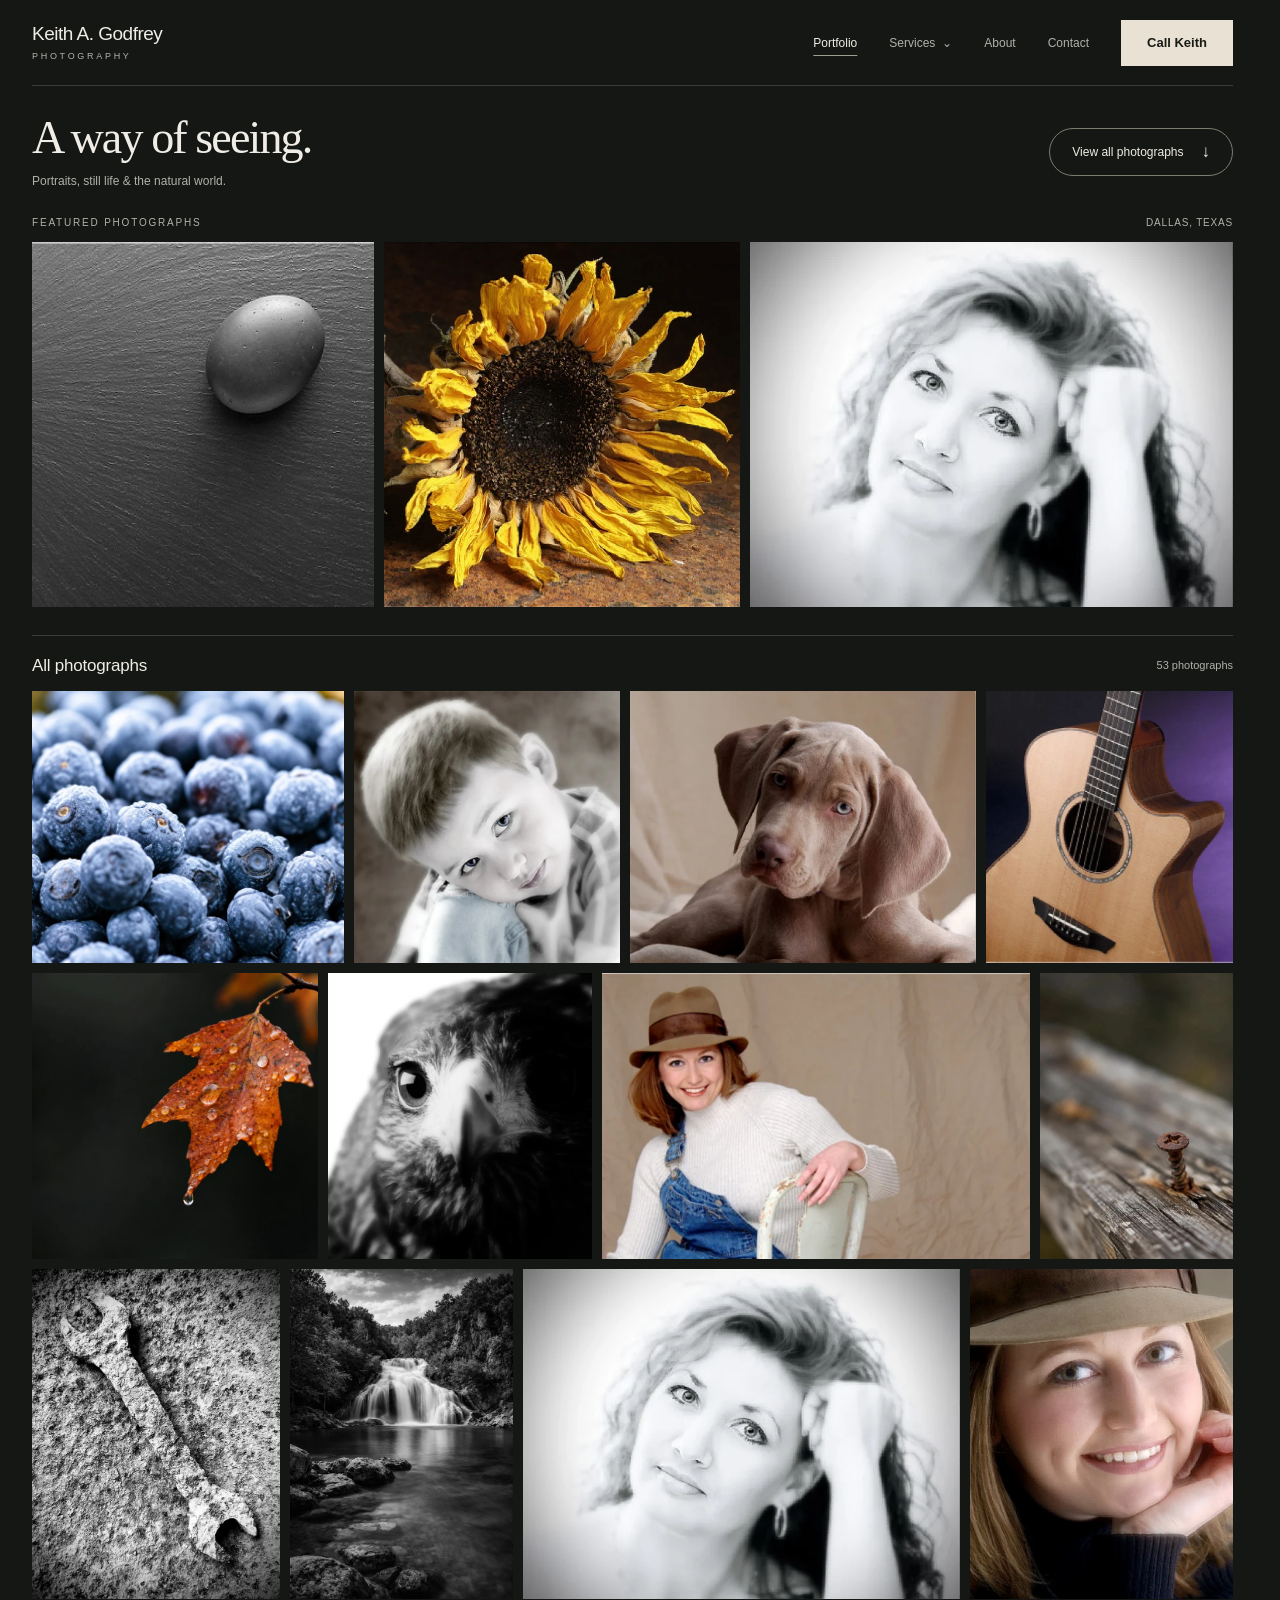
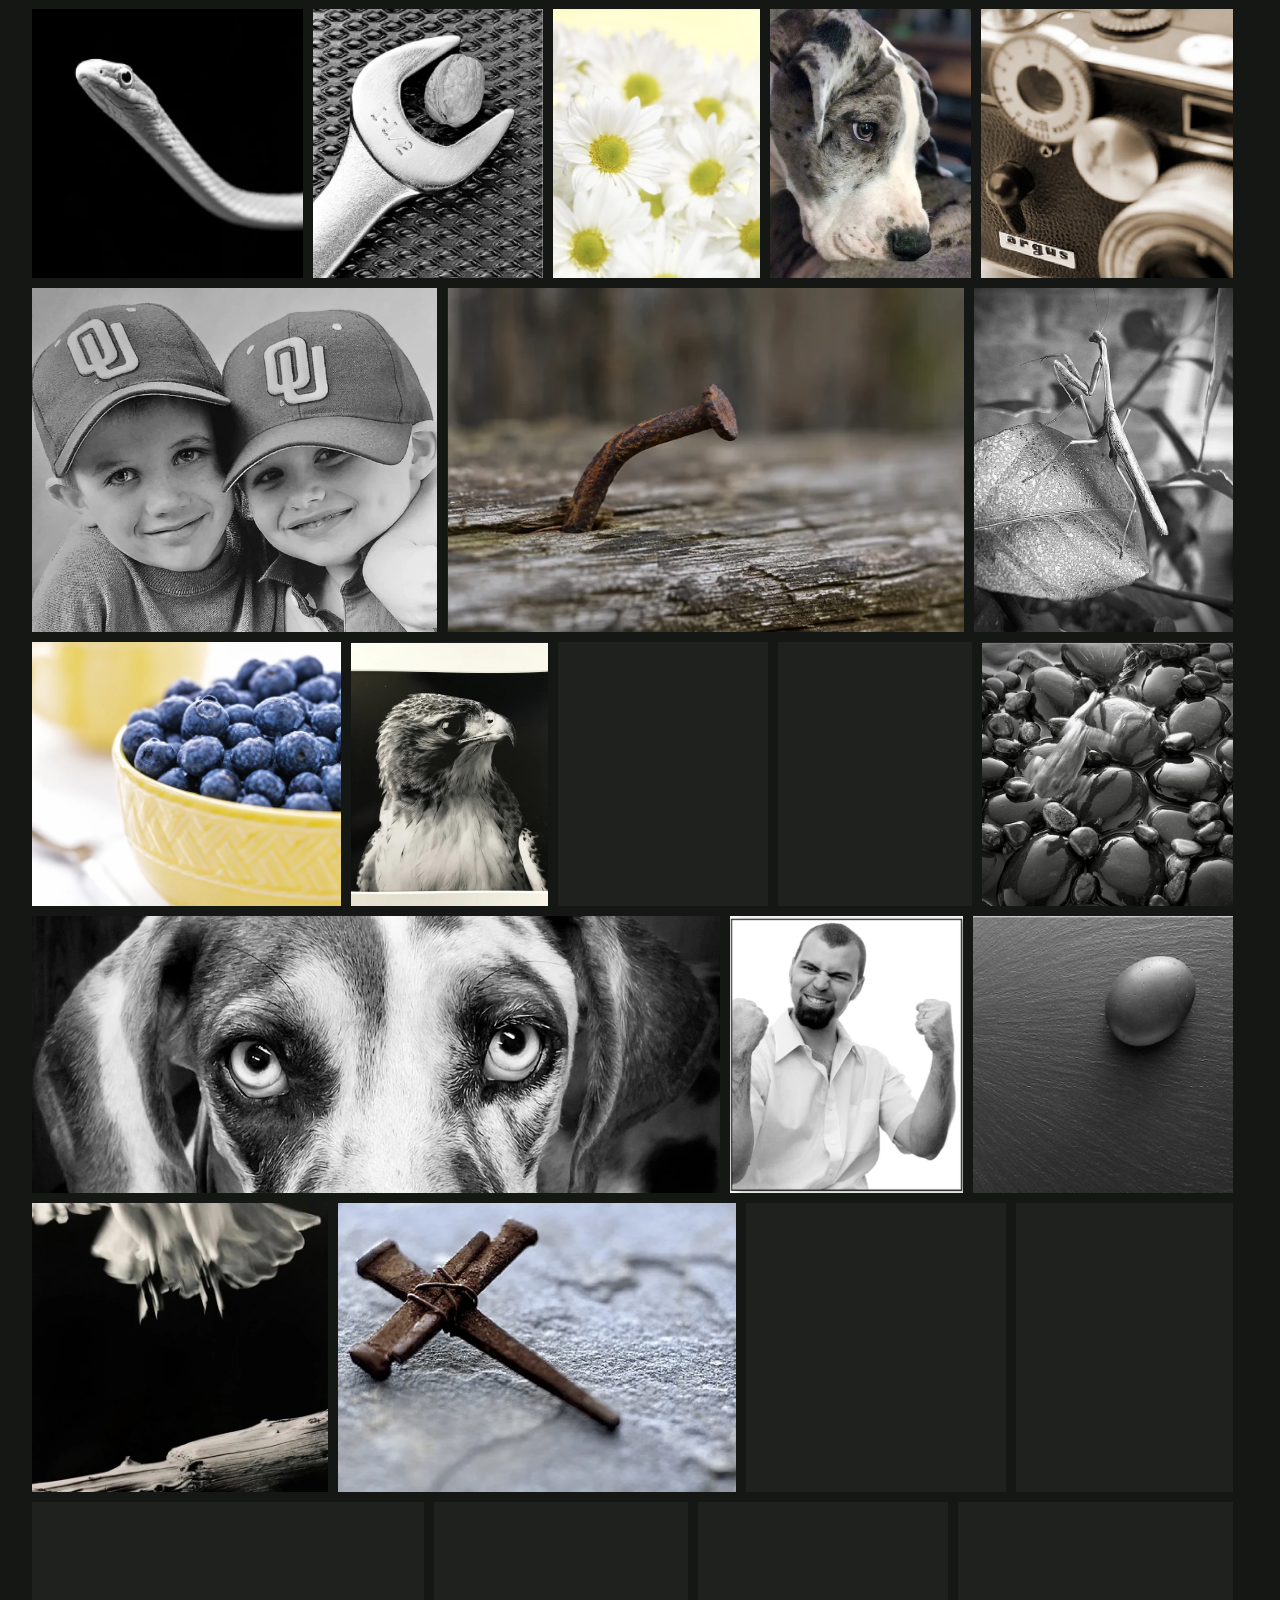
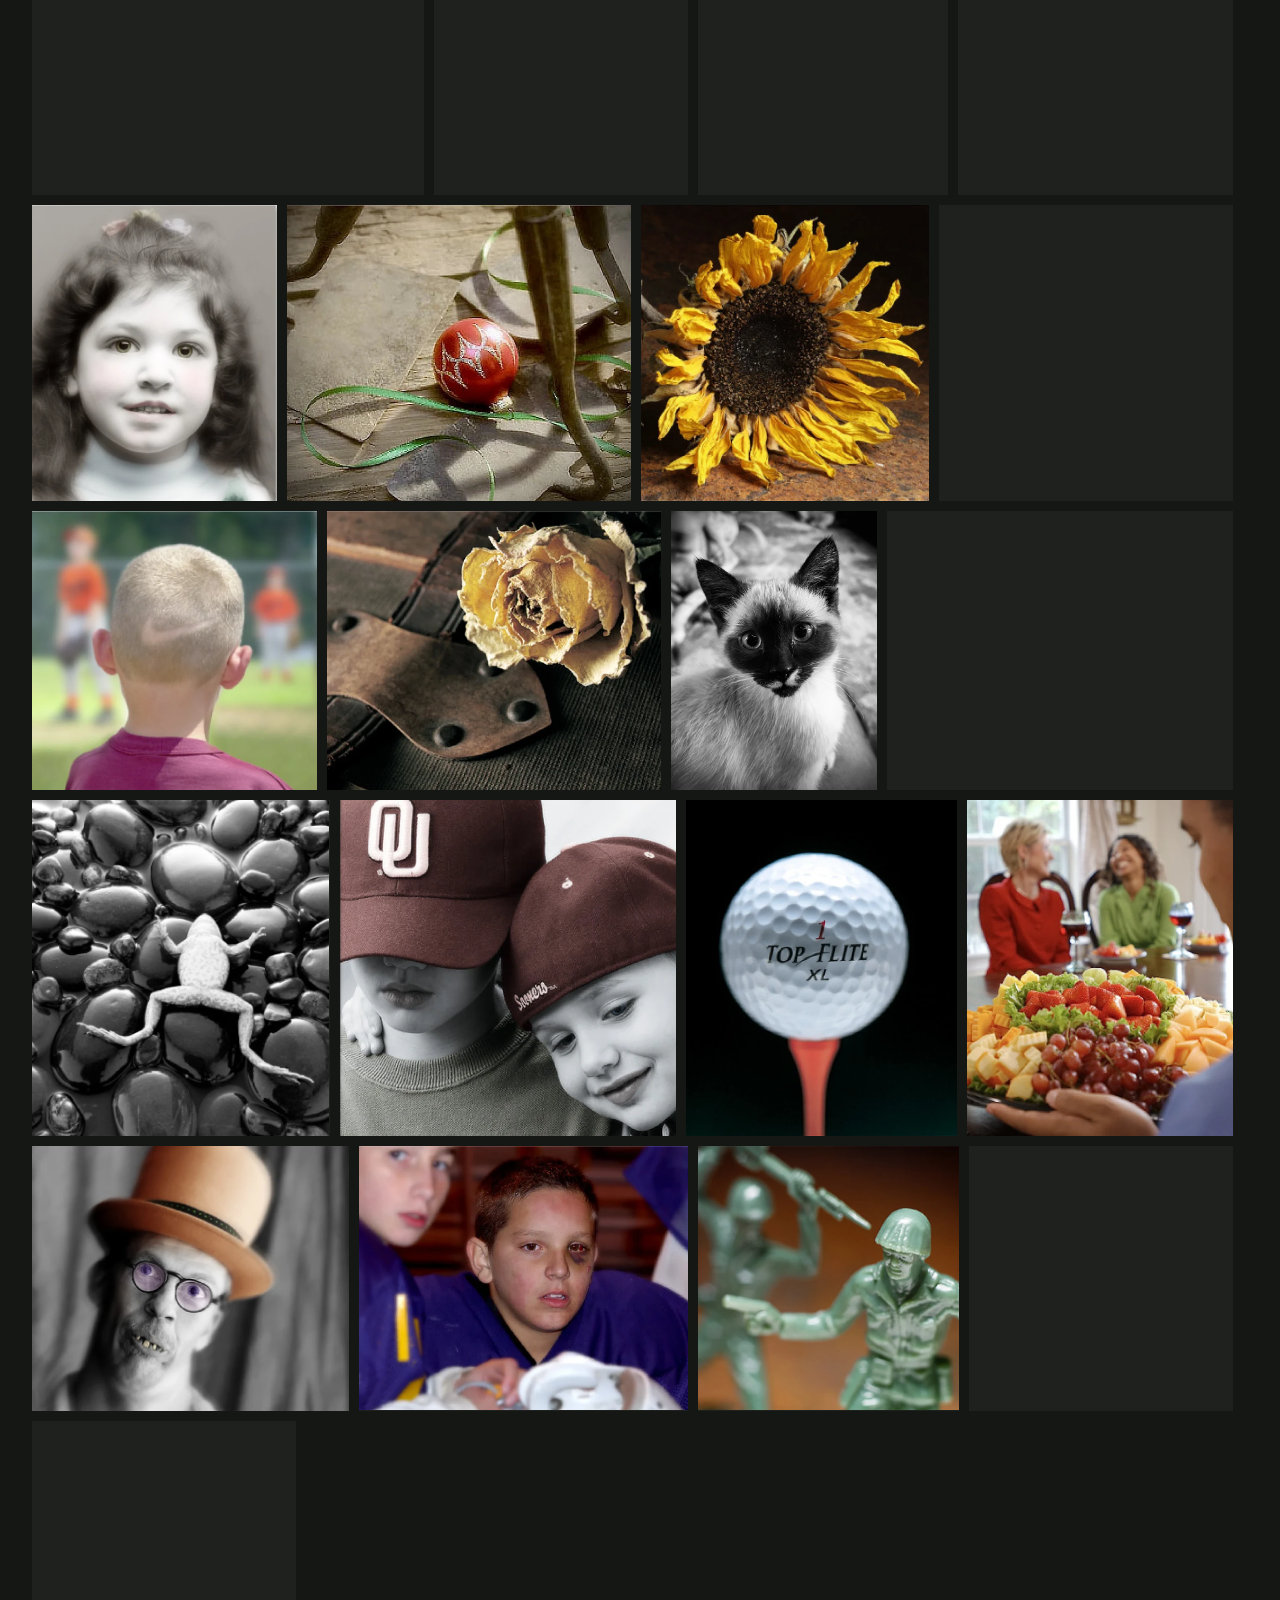
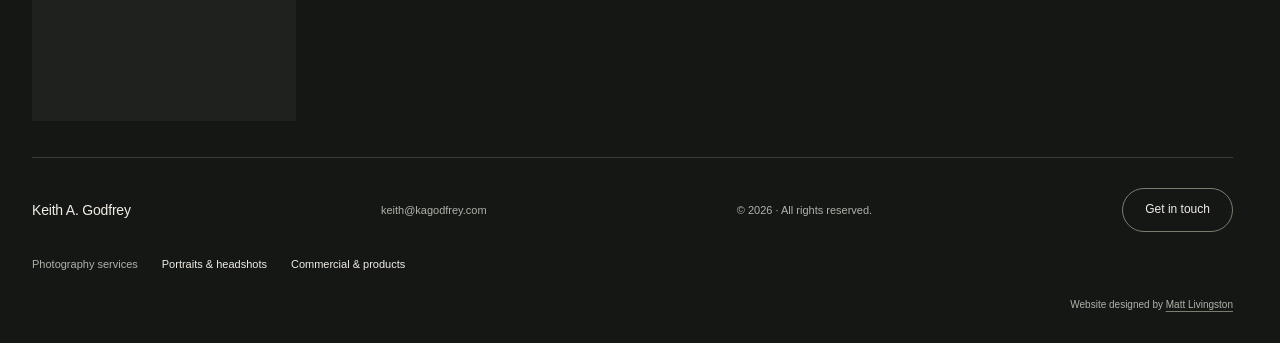
==== commit 4b9e845b: "..." ====
--- a/index.html
+++ b/index.html
@@ -27,8 +27,8 @@
   <meta name="twitter:image" content="https://kagodfrey.com/og-image.png">
   <meta name="twitter:image:alt" content="Keith Godfrey Photography — Keith holding his Nikon camera alongside portrait, event, commercial, and fine art photography services and KAGodfrey.com">
   <link rel="icon" href="favicon.svg" type="image/svg+xml">
-  <link rel="stylesheet" href="styles.css?v=20">
-  <script src="script.js?v=11" defer></script>
+  <link rel="stylesheet" href="styles.css?v=21">
+  <script src="script.js?v=12" defer></script>
   <script type="application/ld+json">
 {
   "@context": "https://schema.org",
@@ -757,7 +757,7 @@
   </script>
 </head>
 <body>
-<a class="skip-link" href="#main">Skip to content</a><header class="site-header" id="top"><a class="brand" href="./" aria-label="Keith A. Godfrey home">Keith A. Godfrey<span>Photography</span></a><nav aria-label="Main navigation"><a href="./" aria-current="page">Portfolio</a><a href="about/">About</a><a href="contact/">Contact</a></nav><a class="call-button header-call" href="tel:+14052073636" aria-label="Call Keith at (405) 207-3636">Call Keith</a></header><main id="main" tabindex="-1"><section class="featured wrap" aria-labelledby="page-title"><div class="portfolio-heading"><div><h1 id="page-title">A way of seeing.</h1><p class="micro">Portraits, still life &amp; the natural world.</p></div><a class="pill-link" href="#gallery">View all photographs <span aria-hidden="true">↓</span></a></div><h2 class="eyebrow" id="featured-title">Featured photographs <span>Dallas, Texas</span></h2><div class="featured-grid" aria-labelledby="featured-title"><figure class="photograph"><a class="image-link" href="webp/keith-godfrey-stone-textured-background.webp" data-photo aria-label="View photograph: Stone on a textured background"><img src="webp/previews/keith-godfrey-stone-textured-background-640.webp" alt="Stone on a textured background" width="1284" height="1370" fetchpriority="high" srcset="webp/previews/keith-godfrey-stone-textured-background-640.webp 640w, webp/previews/keith-godfrey-stone-textured-background-960.webp 960w, webp/keith-godfrey-stone-textured-background.webp 1284w" sizes="(max-width: 600px) 50vw, 40vw" decoding="async"><span class="image-action">View photograph</span></a></figure>
+<a class="skip-link" href="#main">Skip to content</a><header class="site-header" id="top"><a class="brand" href="./" aria-label="Keith A. Godfrey home">Keith A. Godfrey<span>Photography</span></a><nav aria-label="Main navigation"><a href="./" aria-current="page">Portfolio</a><details class="services-menu"><summary>Services <span aria-hidden="true">⌄</span></summary><div class="services-dropdown"><a href="portrait-headshot-photography/">Portraits &amp; headshots</a><a href="commercial-product-photography/">Commercial &amp; products</a></div></details><a href="about/">About</a><a href="contact/">Contact</a></nav><a class="call-button header-call" href="tel:+14052073636" aria-label="Call Keith at (405) 207-3636">Call Keith</a></header><main id="main" tabindex="-1"><section class="featured wrap" aria-labelledby="page-title"><div class="portfolio-heading"><div><h1 id="page-title">A way of seeing.</h1><p class="micro">Portraits, still life &amp; the natural world.</p></div><a class="pill-link" href="#gallery">View all photographs <span aria-hidden="true">↓</span></a></div><h2 class="eyebrow" id="featured-title">Featured photographs <span>Dallas, Texas</span></h2><div class="featured-grid" aria-labelledby="featured-title"><figure class="photograph"><a class="image-link" href="webp/keith-godfrey-stone-textured-background.webp" data-photo aria-label="View photograph: Stone on a textured background"><img src="webp/previews/keith-godfrey-stone-textured-background-640.webp" alt="Stone on a textured background" width="1284" height="1370" fetchpriority="high" srcset="webp/previews/keith-godfrey-stone-textured-background-640.webp 640w, webp/previews/keith-godfrey-stone-textured-background-960.webp 960w, webp/keith-godfrey-stone-textured-background.webp 1284w" sizes="(max-width: 600px) 50vw, 40vw" decoding="async"><span class="image-action">View photograph</span></a></figure>
 <figure class="photograph"><a class="image-link" href="webp/keith-godfrey-golden-sunflower-nature-study.webp" data-photo aria-label="View photograph: A sunflower with golden curling petals"><img src="webp/previews/keith-godfrey-golden-sunflower-nature-study-640.webp" alt="A sunflower with golden curling petals" width="1284" height="1318" loading="lazy" srcset="webp/previews/keith-godfrey-golden-sunflower-nature-study-640.webp 640w, webp/previews/keith-godfrey-golden-sunflower-nature-study-960.webp 960w, webp/keith-godfrey-golden-sunflower-nature-study.webp 1284w" sizes="(max-width: 600px) 50vw, 40vw" decoding="async"><span class="image-action">View photograph</span></a></figure>
 <figure class="photograph"><a class="image-link" href="webp/keith-godfrey-woman-black-white-portrait.webp" data-photo aria-label="View photograph: Black and white portrait"><img src="webp/previews/keith-godfrey-woman-black-white-portrait-640.webp" alt="Black and white portrait" width="1284" height="972" loading="lazy" srcset="webp/previews/keith-godfrey-woman-black-white-portrait-640.webp 640w, webp/previews/keith-godfrey-woman-black-white-portrait-960.webp 960w, webp/keith-godfrey-woman-black-white-portrait.webp 1284w" sizes="(max-width: 600px) 50vw, 40vw" decoding="async"><span class="image-action">View photograph</span></a></figure></div></section><section class="gallery wrap" id="gallery" aria-labelledby="gallery-title"><div class="gallery-heading"><h2 id="gallery-title">All photographs</h2><p class="micro">53 photographs</p></div><div class="gallery-grid">
 <figure class="photograph"><a class="image-link" href="webp/keith-godfrey-blueberries-close-up-enhanced.webp" data-photo aria-label="View photograph: Fresh blueberries"><img src="webp/previews/keith-godfrey-blueberries-close-up-enhanced-640.webp" alt="Fresh blueberries" width="1344" height="1170" loading="lazy" srcset="webp/previews/keith-godfrey-blueberries-close-up-enhanced-640.webp 640w, webp/previews/keith-godfrey-blueberries-close-up-enhanced-960.webp 960w, webp/keith-godfrey-blueberries-close-up-enhanced.webp 1344w" sizes="(max-width: 600px) 50vw, (max-width: 1000px) 33vw, 25vw" decoding="async"><span class="image-action">View photograph</span></a></figure>
@@ -813,6 +813,6 @@
 <figure class="photograph"><a class="image-link" href="webp/keith-godfrey-toy-soldiers-close-up.webp" data-photo aria-label="View photograph: Toy soldiers"><img src="webp/previews/keith-godfrey-toy-soldiers-close-up-640.webp" alt="Toy soldiers" width="1284" height="1303" loading="lazy" srcset="webp/previews/keith-godfrey-toy-soldiers-close-up-640.webp 640w, webp/previews/keith-godfrey-toy-soldiers-close-up-960.webp 960w, webp/keith-godfrey-toy-soldiers-close-up.webp 1284w" sizes="(max-width: 600px) 50vw, (max-width: 1000px) 33vw, 25vw" decoding="async"><span class="image-action">View photograph</span></a></figure>
 <figure class="photograph"><a class="image-link" href="webp/keith-godfrey-child-baseball-cap-black-white.webp" data-photo aria-label="View photograph: Black and white portrait in a baseball cap"><img src="webp/previews/keith-godfrey-child-baseball-cap-black-white-640.webp" alt="Black and white portrait in a baseball cap" width="1284" height="1285" loading="lazy" srcset="webp/previews/keith-godfrey-child-baseball-cap-black-white-640.webp 640w, webp/previews/keith-godfrey-child-baseball-cap-black-white-960.webp 960w, webp/keith-godfrey-child-baseball-cap-black-white.webp 1284w" sizes="(max-width: 600px) 50vw, (max-width: 1000px) 33vw, 25vw" decoding="async"><span class="image-action">View photograph</span></a></figure>
 <figure class="photograph"><a class="image-link" href="webp/keith-godfrey-doll-spider-still-life.webp" data-photo aria-label="View photograph: Doll with a spider"><img src="webp/previews/keith-godfrey-doll-spider-still-life-640.webp" alt="Doll with a spider" width="1284" height="1457" loading="lazy" srcset="webp/previews/keith-godfrey-doll-spider-still-life-640.webp 640w, webp/previews/keith-godfrey-doll-spider-still-life-960.webp 960w, webp/keith-godfrey-doll-spider-still-life.webp 1284w" sizes="(max-width: 600px) 50vw, (max-width: 1000px) 33vw, 25vw" decoding="async"><span class="image-action">View photograph</span></a></figure>
-</div></section></main><footer class="wrap"><a href="./" class="footer-name">Keith A. Godfrey</a><a class="footer-email" href="mailto:keith@kagodfrey.com">keith@kagodfrey.com</a><p>© <span id="year">2026</span> · All rights reserved.</p><a class="pill-link footer-contact" href="contact/">Get in touch</a><p class="design-credit">Website designed by <a href="https://ManicWebmaster.com">Matt Livingston</a></p></footer><a class="call-button mobile-call" href="tel:+14052073636">Call Keith · (405) 207-3636</a><dialog class="lightbox" aria-label="Photograph viewer"><div class="viewer-top"><span>Keith A Godfrey / Photography</span><button type="button" class="viewer-close">Close <span aria-hidden="true">×</span></button></div><button type="button" class="viewer-prev" aria-label="Previous photograph">←</button><div class="viewer-content"><img class="viewer-image" alt=""><div class="viewer-caption"><p class="viewer-label" aria-live="polite"></p><span class="viewer-counter"></span></div></div><button type="button" class="viewer-next" aria-label="Next photograph">→</button><p class="viewer-help">Swipe or use arrow keys to explore · Esc to close</p></dialog>
+</div></section></main><footer class="wrap"><a href="./" class="footer-name">Keith A. Godfrey</a><a class="footer-email" href="mailto:keith@kagodfrey.com">keith@kagodfrey.com</a><p>© <span id="year">2026</span> · All rights reserved.</p><a class="pill-link footer-contact" href="contact/">Get in touch</a><div class="footer-services"><span>Photography services</span><a href="portrait-headshot-photography/">Portraits &amp; headshots</a><a href="commercial-product-photography/">Commercial &amp; products</a></div><p class="design-credit">Website designed by <a href="https://ManicWebmaster.com">Matt Livingston</a></p></footer><a class="call-button mobile-call" href="tel:+14052073636">Call Keith · (405) 207-3636</a><dialog class="lightbox" aria-label="Photograph viewer"><div class="viewer-top"><span>Keith A Godfrey / Photography</span><button type="button" class="viewer-close">Close <span aria-hidden="true">×</span></button></div><button type="button" class="viewer-prev" aria-label="Previous photograph">←</button><div class="viewer-content"><img class="viewer-image" alt=""><div class="viewer-caption"><p class="viewer-label" aria-live="polite"></p><span class="viewer-counter"></span></div></div><button type="button" class="viewer-next" aria-label="Next photograph">→</button><p class="viewer-help">Swipe or use arrow keys to explore · Esc to close</p></dialog>
 </body>
 </html>
--- a/styles.css
+++ b/styles.css
@@ -202,3 +202,81 @@
   .portfolio-heading .pill-link { flex-shrink:0; font-size:11px; gap:12px; padding:10px 16px; }
   footer .design-credit { text-align:left; }
 }
+
+/* Shared service navigation. Native details keeps the links accessible without JavaScript. */
+.services-menu { position:relative; }
+.services-menu > summary { display:flex; align-items:center; gap:7px; min-height:46px; padding-block:16px; color:var(--muted); cursor:pointer; list-style:none; }
+.services-menu > summary::-webkit-details-marker { display:none; }
+.services-menu > summary:hover, .services-menu[open] > summary, .services-menu.is-current > summary { color:var(--ink); }
+.services-menu.is-current > summary { text-decoration:underline; text-underline-offset:8px; text-decoration-color:#9b9f91; }
+.services-menu > summary:focus-visible { outline:2px solid var(--accent); outline-offset:4px; }
+.services-dropdown { position:absolute; z-index:20; top:calc(100% + 5px); right:0; width:270px; padding:7px; border:1px solid var(--line); background:var(--surface); box-shadow:0 12px 24px #0004; }
+.site-header nav .services-dropdown a { display:block; padding:14px 12px; line-height:1.5; }
+.site-header nav .services-dropdown a:hover { background:#2a3028; }
+.footer-services { flex-basis:100%; display:flex; flex-wrap:wrap; align-items:center; gap:14px 24px; font-size:11px; line-height:1.6; }
+.footer-services > span { color:var(--muted); }
+.footer-services a:hover { text-decoration:underline; text-underline-offset:4px; }
+/* Service pages share the portfolio's quiet typography and uncropped photographs. */
+.service-page { padding-top:25px; }
+.breadcrumbs { display:flex; flex-wrap:wrap; align-items:center; gap:10px; color:var(--muted); font-size:11px; line-height:1.6; margin-bottom:30px; }
+.breadcrumbs a:hover { color:var(--ink); }
+.service-hero { display:grid; grid-template-columns:1.15fr 1fr; align-items:center; gap:clamp(36px,6vw,90px); }
+.service-hero-copy { min-width:0; max-width:680px; }
+.service-hero h1 { margin:14px 0 22px; font-size:clamp(40px,4.7vw,70px); line-height:1.06; }
+.service-lead { font:400 clamp(22px,2vw,28px)/1.5 var(--serif); letter-spacing:-.4px; margin-bottom:20px; }
+.service-intro, .service-overview p, .service-planning p { color:#c8cbc1; font-size:15px; line-height:1.85; }
+.service-actions { display:flex; flex-wrap:wrap; align-items:center; gap:14px; margin-top:26px; }
+.service-hero-image { width:100%; max-width:500px; justify-self:end; }
+.service-overview, .service-planning { display:grid; grid-template-columns:.85fr 1.4fr; gap:clamp(36px,8vw,110px); margin-top:56px; padding-top:30px; border-top:1px solid var(--line); }
+.service-overview h2, .service-planning h2 { font:400 clamp(28px,3vw,40px)/1.25 var(--serif); letter-spacing:-.7px; margin-top:12px; max-width:400px; }
+.service-overview .line-link { margin-top:18px; }
+.service-uses { margin-top:40px; }
+.service-uses-grid { display:grid; grid-template-columns:repeat(3,minmax(0,1fr)); gap:32px; margin-top:20px; }
+.service-uses h3 { margin:0 0 12px; color:var(--ink); font-size:17px; line-height:1.4; font-weight:500; }
+.service-uses p { color:#c8cbc1; font-size:14px; line-height:1.85; }
+.service-work { margin-top:48px; }
+.service-section-heading { display:flex; flex-wrap:wrap; justify-content:space-between; align-items:center; gap:20px; }
+.service-section-heading h2, .service-questions h2 { font:400 clamp(26px,2.5vw,36px)/1.25 var(--serif); letter-spacing:-.7px; }
+.service-work-note { color:var(--muted); max-width:720px; font-size:13px; line-height:1.8; margin:14px 0 24px; }
+.service-work-grid { display:grid; align-items:start; gap:var(--gutter); }
+.service-delivery { margin:25px 0 0; }
+.service-delivery > div { display:grid; grid-template-columns:125px minmax(0,1fr); gap:20px; padding:16px 0; border-top:1px solid var(--line); font-size:14px; line-height:1.7; }
+.service-delivery dt { color:var(--ink); }.service-delivery dd { margin:0; color:var(--muted); }
+.service-questions { display:grid; grid-template-columns:.85fr 1.4fr; gap:clamp(36px,8vw,110px); margin-top:48px; }
+.service-faq { border-top:1px solid var(--line); }
+.service-faq:last-child { border-bottom:1px solid var(--line); }
+.service-faq > summary { cursor:pointer; padding:21px 4px; font-size:15px; line-height:1.6; }
+.service-faq > summary:focus-visible { outline:2px solid var(--accent); outline-offset:3px; }
+.service-faq p { color:#c8cbc1; font-size:14px; line-height:1.85; padding:0 4px 22px; }
+.service-cta { display:flex; flex-wrap:wrap; align-items:center; justify-content:space-between; gap:28px; background:var(--surface); padding:32px; margin-top:48px; }
+.service-cta h2 { max-width:620px; font:400 clamp(28px,3vw,40px)/1.25 var(--serif); letter-spacing:-.7px; margin-top:12px; }
+.service-cta .service-actions { margin:0; }
+.service-related { display:flex; flex-wrap:wrap; gap:12px 24px; font-size:13px; line-height:1.7; margin:24px 0 8px; }
+.service-related > span { color:var(--muted); }.service-related a { text-decoration:underline; text-underline-offset:5px; }
+@media(max-width:760px) {
+  body { padding-bottom:calc(84px + env(safe-area-inset-bottom)); }
+  .site-header { display:grid; grid-template-columns:1fr; gap:4px; min-height:0; padding-top:13px; }
+  .site-header nav { position:relative; grid-column:1/-1; justify-content:space-between; margin:0; gap:14px; font-size:12px; }
+  .site-header nav > a, .services-menu > summary { padding-block:14px; min-height:44px; }
+  .services-menu { position:static; }
+  .services-dropdown { top:100%; left:0; right:0; width:auto; }
+  .header-call { display:none; }
+  .mobile-call { display:flex; position:fixed; z-index:15; bottom:calc(12px + env(safe-area-inset-bottom)); left:14px; right:14px; min-height:52px; box-shadow:0 0 0 6px var(--paper),0 8px 24px #0006; }
+  html { scroll-padding-top:125px; }
+  main a { scroll-margin-block:125px; }
+  .service-hero { grid-template-columns:1fr; gap:30px; }
+  .service-hero-image { justify-self:center; max-width:430px; }
+  .service-overview, .service-planning, .service-questions { grid-template-columns:1fr; gap:24px; margin-top:36px; padding-top:24px; }
+  .service-uses-grid { grid-template-columns:1fr; gap:26px; }
+  .service-page { padding-top:20px; }
+  .breadcrumbs { font-size:10px; margin-bottom:25px; }
+  .service-hero h1 { font-size:clamp(39px,8vw,58px); }
+  .service-lead { font-size:24px; }
+  .service-work { margin-top:36px; }
+  .service-section-heading { align-items:start; }
+  .service-work-grid { grid-template-columns:1fr !important; gap:15px; }
+  .service-work-grid .photograph { width:min(100%,430px); margin-inline:auto; }
+  .service-delivery > div { grid-template-columns:100px minmax(0,1fr); gap:16px; font-size:13px; }
+  .service-cta { padding:24px; margin-top:36px; }
+  .footer-services { align-items:start; flex-direction:column; gap:12px; }
+}
